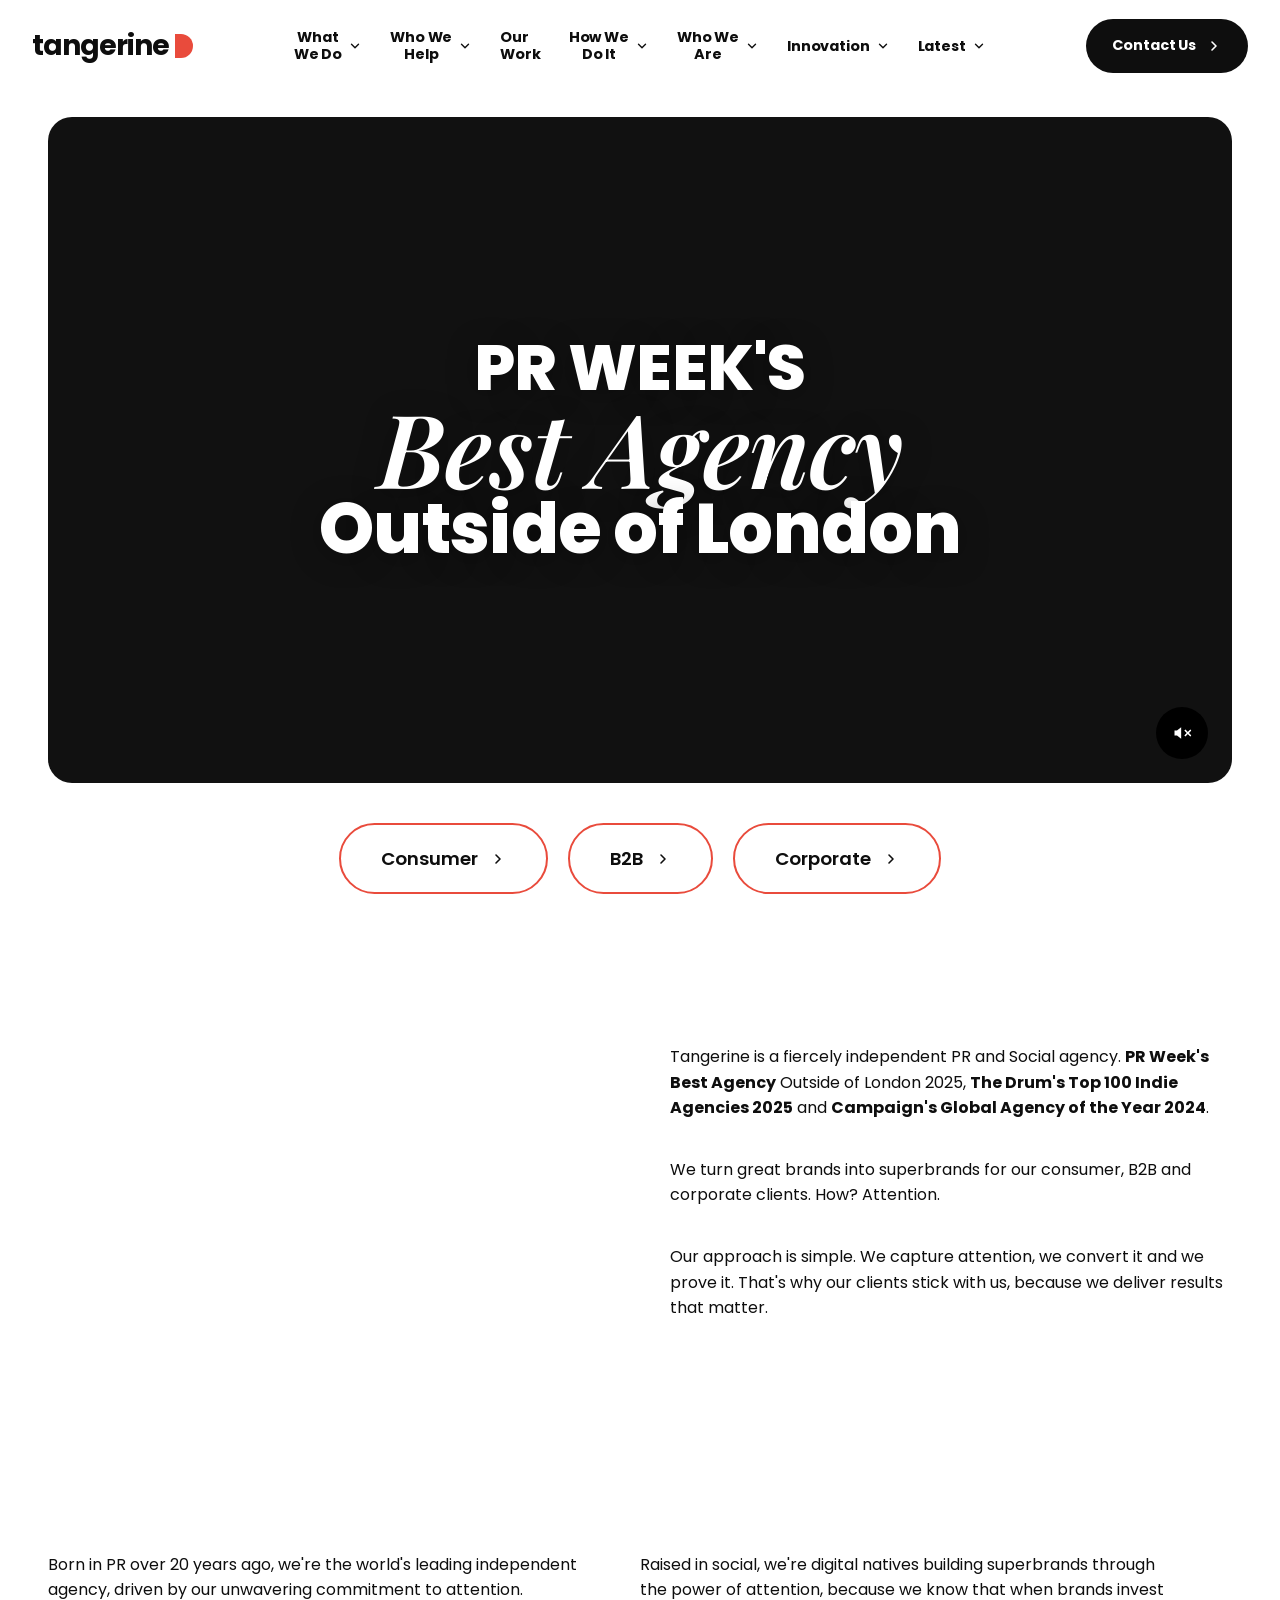
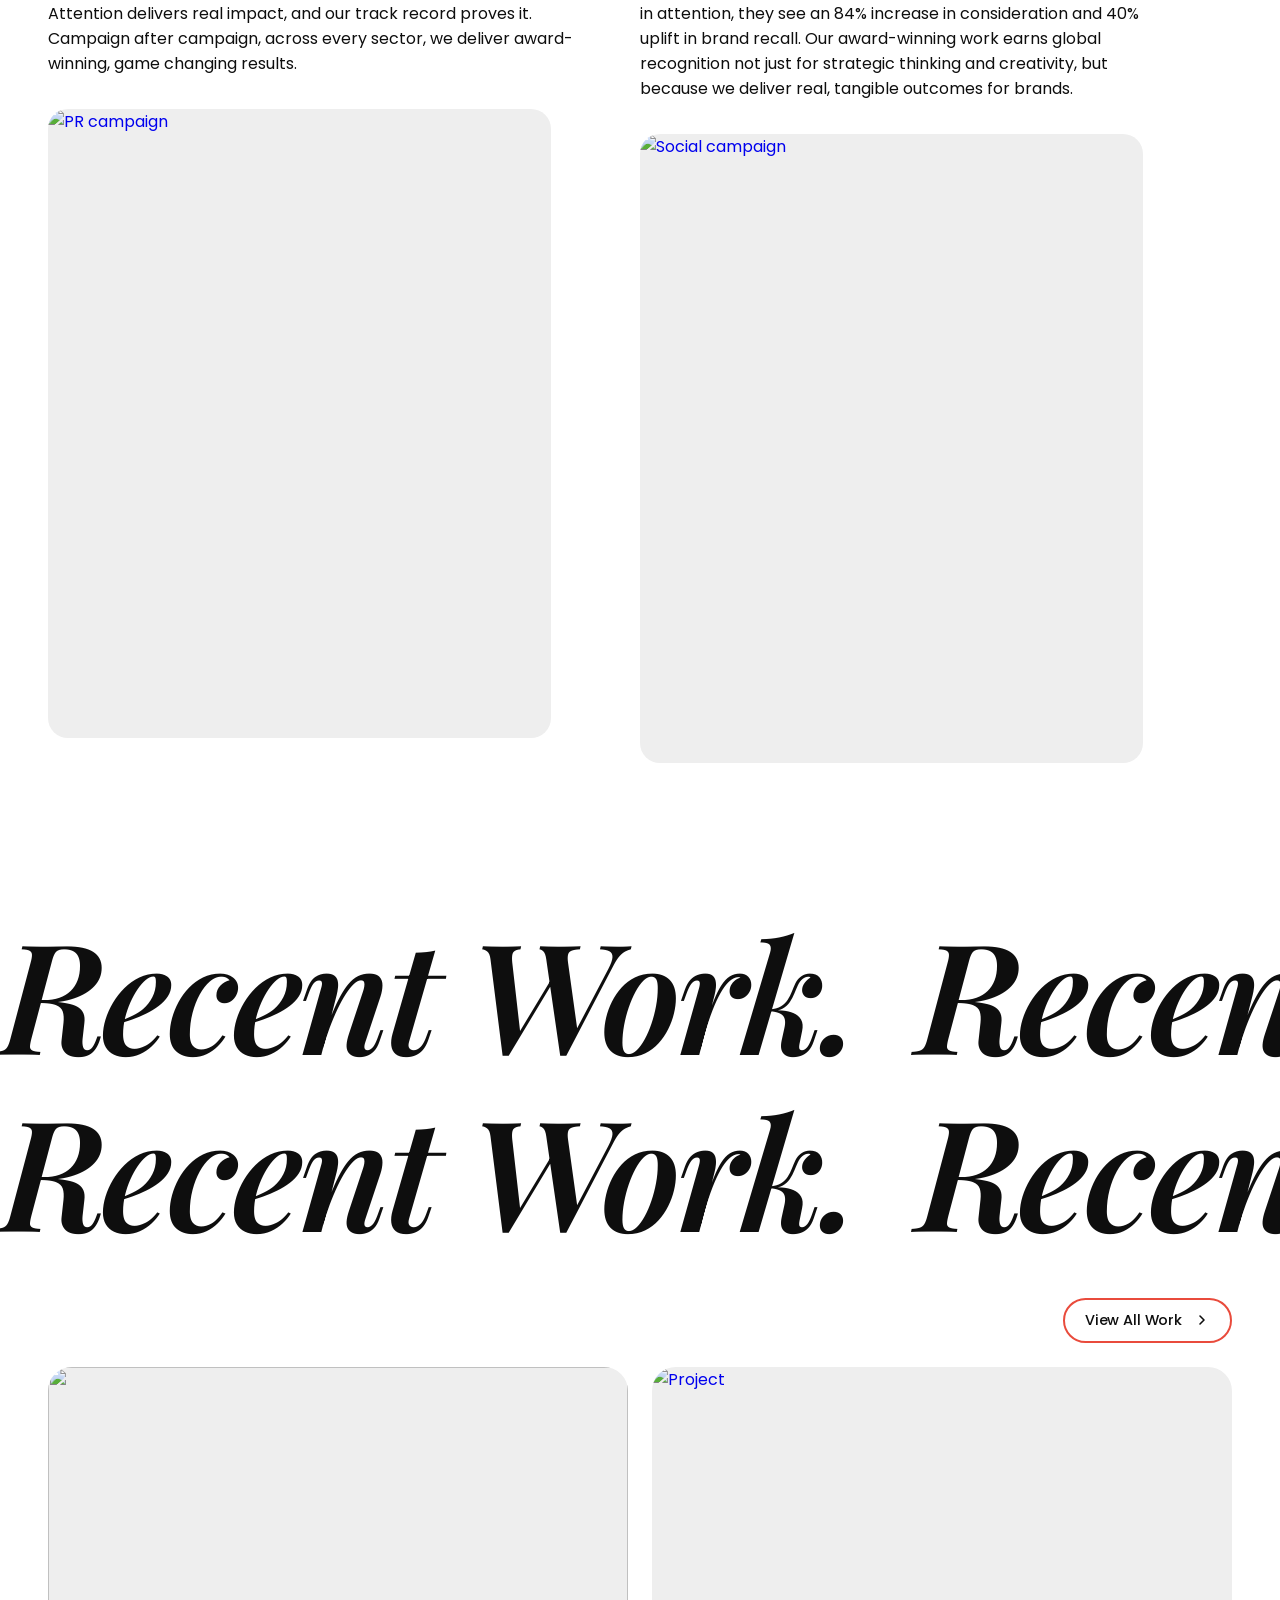
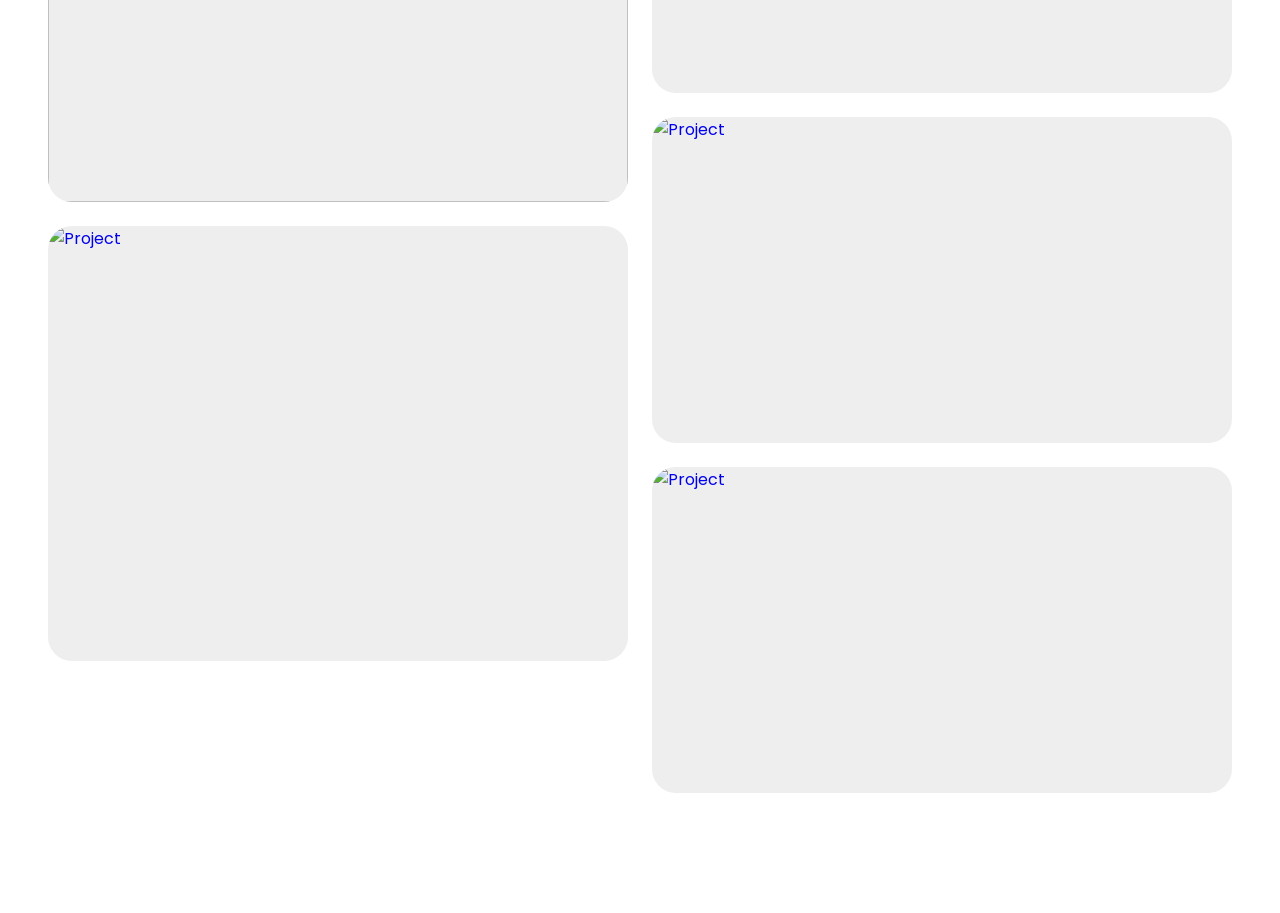
==== index.html @ 18ee6949 "pushed" ====
<!DOCTYPE html>
<html lang="en">
<head>
  <meta charset="UTF-8" />
  <meta name="viewport" content="width=device-width, initial-scale=1.0" />
  <title>Tangerine — Clone</title>
  <link rel="stylesheet" href="styles.css" />
  <link rel="preconnect" href="https://fonts.googleapis.com" />
  <link rel="preconnect" href="https://fonts.gstatic.com" crossorigin />
  <link href="https://fonts.googleapis.com/css2?family=Poppins:wght@500;600;700;800&family=Playfair+Display:ital,wght@1,600;1,700&display=swap" rel="stylesheet" />
</head>
<body>

  <!-- ============ HEADER ============ -->
  <header class="site-header">
    <div class="header-inner">

      <a href="/" class="logo" aria-label="Tangerine home">
        <span class="logo-text">tangerine</span>
        <span class="logo-mark" aria-hidden="true"></span>
      </a>

      <nav class="main-nav" aria-label="Primary">
        <ul class="nav-list">

          <li class="nav-item has-dropdown">
            <button class="nav-link" type="button">
              <span>What<br />We Do</span>
              <svg class="chev" viewBox="0 0 24 24" width="14" height="14"><path d="M6 9l6 6 6-6" fill="none" stroke="currentColor" stroke-width="2.4" stroke-linecap="round" stroke-linejoin="round"/></svg>
            </button>
            <div class="mega-menu">
              <div class="mega-inner">
                <h2 class="mega-title">What We Do</h2>
                <ul class="mega-list">
                  <li><a href="#" class="mega-link"><span>PR</span></a></li>
                  <li><a href="#" class="mega-link"><span>Social Media</span></a></li>
                </ul>
              </div>
            </div>
          </li>

          <li class="nav-item has-dropdown">
            <button class="nav-link" type="button">
              <span>Who We<br />Help</span>
              <svg class="chev" viewBox="0 0 24 24" width="14" height="14"><path d="M6 9l6 6 6-6" fill="none" stroke="currentColor" stroke-width="2.4" stroke-linecap="round" stroke-linejoin="round"/></svg>
            </button>
            <div class="mega-menu">
              <div class="mega-inner">
                <h2 class="mega-title">Who We Help</h2>
                <ul class="mega-list">
                  <li><a href="#" class="mega-link"><span>Consumer Brands</span></a></li>
                  <li><a href="#" class="mega-link"><span>B2B</span></a></li>
                  <li><a href="#" class="mega-link"><span>Corporate</span></a></li>
                </ul>
              </div>
            </div>
          </li>

          <li class="nav-item">
            <a href="#" class="nav-link"><span>Our<br />Work</span></a>
          </li>

          <li class="nav-item has-dropdown">
            <button class="nav-link" type="button">
              <span>How We<br />Do It</span>
              <svg class="chev" viewBox="0 0 24 24" width="14" height="14"><path d="M6 9l6 6 6-6" fill="none" stroke="currentColor" stroke-width="2.4" stroke-linecap="round" stroke-linejoin="round"/></svg>
            </button>
            <div class="mega-menu">
              <div class="mega-inner">
                <h2 class="mega-title">How We Do It</h2>
                <ul class="mega-list">
                  <li><a href="#" class="mega-link"><span>Attention</span></a></li>
                  <li><a href="#" class="mega-link"><span>Strategy</span></a></li>
                  <li><a href="#" class="mega-link"><span>Creative</span></a></li>
                  <li><a href="#" class="mega-link"><span>Insight</span></a></li>
                </ul>
              </div>
            </div>
          </li>

          <li class="nav-item has-dropdown">
            <button class="nav-link" type="button">
              <span>Who We<br />Are</span>
              <svg class="chev" viewBox="0 0 24 24" width="14" height="14"><path d="M6 9l6 6 6-6" fill="none" stroke="currentColor" stroke-width="2.4" stroke-linecap="round" stroke-linejoin="round"/></svg>
            </button>
            <div class="mega-menu">
              <div class="mega-inner">
                <h2 class="mega-title">Who We Are</h2>
                <ul class="mega-list">
                  <li><a href="#" class="mega-link"><span>Our Story</span></a></li>
                  <li><a href="#" class="mega-link"><span>Team</span></a></li>
                  <li><a href="#" class="mega-link"><span>Culture</span></a></li>
                  <li><a href="#" class="mega-link"><span>Careers</span></a></li>
                </ul>
              </div>
            </div>
          </li>

          <li class="nav-item has-dropdown">
            <button class="nav-link" type="button">
              <span>Innovation</span>
              <svg class="chev" viewBox="0 0 24 24" width="14" height="14"><path d="M6 9l6 6 6-6" fill="none" stroke="currentColor" stroke-width="2.4" stroke-linecap="round" stroke-linejoin="round"/></svg>
            </button>
            <div class="mega-menu">
              <div class="mega-inner">
                <h2 class="mega-title">Innovation</h2>
                <ul class="mega-list">
                  <li><a href="#" class="mega-link"><span>Attention Labs</span></a></li>
                  <li><a href="#" class="mega-link"><span>Research</span></a></li>
                  <li><a href="#" class="mega-link"><span>AI &amp; Tech</span></a></li>
                </ul>
              </div>
            </div>
          </li>

          <li class="nav-item has-dropdown">
            <button class="nav-link" type="button">
              <span>Latest</span>
              <svg class="chev" viewBox="0 0 24 24" width="14" height="14"><path d="M6 9l6 6 6-6" fill="none" stroke="currentColor" stroke-width="2.4" stroke-linecap="round" stroke-linejoin="round"/></svg>
            </button>
            <div class="mega-menu">
              <div class="mega-inner">
                <h2 class="mega-title">Latest</h2>
                <ul class="mega-list">
                  <li><a href="#" class="mega-link"><span>News</span></a></li>
                  <li><a href="#" class="mega-link"><span>Insights</span></a></li>
                  <li><a href="#" class="mega-link"><span>Awards</span></a></li>
                </ul>
              </div>
            </div>
          </li>

        </ul>
      </nav>

      <a href="#" class="cta-button">
        <span class="cta-text">
          <span class="cta-text-inner">Contact Us</span>
          <span class="cta-text-inner cta-text-alt" aria-hidden="true">Contact Us</span>
        </span>
        <svg class="cta-arrow" viewBox="0 0 24 24" width="16" height="16"><path d="M9 6l6 6-6 6" fill="none" stroke="currentColor" stroke-width="2.4" stroke-linecap="round" stroke-linejoin="round"/></svg>
      </a>

    </div>
  </header>

  <!-- ============ MAIN ============ -->
  <main>

    <!-- HERO -->
    <section class="hero">
      <div class="hero-video">
        <video class="hero-clip active" data-category="consumer" autoplay muted playsinline>
          <source src="https://commondatastorage.googleapis.com/gtv-videos-bucket/sample/ForBiggerBlazes.mp4" type="video/mp4" />
        </video>
        <video class="hero-clip" data-category="b2b" muted playsinline>
          <source src="https://commondatastorage.googleapis.com/gtv-videos-bucket/sample/ForBiggerEscapes.mp4" type="video/mp4" />
        </video>
        <video class="hero-clip" data-category="corporate" muted playsinline>
          <source src="https://commondatastorage.googleapis.com/gtv-videos-bucket/sample/ForBiggerJoyrides.mp4" type="video/mp4" />
        </video>

        <div class="hero-copy">
          <h1 class="hero-title">
            <span class="hero-line hero-line-1" id="heroLine1">PR Week's</span>
            <span class="hero-line hero-line-2" id="heroLine2">Best Agency</span>
            <span class="hero-line hero-line-3" id="heroLine3">Outside of London</span>
          </h1>
        </div>

        <div class="hero-awards" aria-hidden="true">
          <img src="https://www.tangerinecomms.com/wp-content/uploads/2025/03/Cannes-Lions-2025.png" alt="" class="hero-award" />
          <img src="https://www.tangerinecomms.com/wp-content/uploads/2025/03/The-WARC-Awards-2025.png" alt="" class="hero-award" />
          <img src="https://www.tangerinecomms.com/wp-content/uploads/2025/03/Grand-Prix-Winner.png" alt="" class="hero-award" />
          <img src="https://www.tangerinecomms.com/wp-content/uploads/2025/03/Marketing-Week-Awards-2025.png" alt="" class="hero-award" />
        </div>

        <button class="mute-toggle" type="button" aria-label="Toggle sound">
          <svg viewBox="0 0 24 24" width="20" height="20">
            <path d="M11 5 6 9H3v6h3l5 4V5z" fill="currentColor"/>
            <line x1="16" y1="9" x2="22" y2="15" stroke="currentColor" stroke-width="2" stroke-linecap="round"/>
            <line x1="22" y1="9" x2="16" y2="15" stroke="currentColor" stroke-width="2" stroke-linecap="round"/>
          </svg>
        </button>
      </div>

      <div class="hero-pills">
        <button class="hero-pill" data-target="consumer">
          <span>Consumer</span>
          <svg viewBox="0 0 24 24" width="16" height="16"><path d="M9 6l6 6-6 6" fill="none" stroke="currentColor" stroke-width="2.4" stroke-linecap="round" stroke-linejoin="round"/></svg>
        </button>
        <button class="hero-pill" data-target="b2b">
          <span>B2B</span>
          <svg viewBox="0 0 24 24" width="16" height="16"><path d="M9 6l6 6-6 6" fill="none" stroke="currentColor" stroke-width="2.4" stroke-linecap="round" stroke-linejoin="round"/></svg>
        </button>
        <button class="hero-pill" data-target="corporate">
          <span>Corporate</span>
          <svg viewBox="0 0 24 24" width="16" height="16"><path d="M9 6l6 6-6 6" fill="none" stroke="currentColor" stroke-width="2.4" stroke-linecap="round" stroke-linejoin="round"/></svg>
        </button>
      </div>
    </section>

    <!-- INTRO -->
    <section class="intro">
      <div class="intro-inner">

        <h2 class="intro-heading">
          <span class="intro-line">
            <span class="intro-line-inner">We build Superbrands</span>
          </span>
          <span class="intro-line">
            <span class="intro-line-inner">by making Attention pay</span>
          </span>
        </h2>

        <div class="intro-body">
          <p class="intro-copy intro-copy-1">
            Tangerine is a fiercely independent PR and Social agency.
            <strong>PR Week's Best Agency</strong> Outside of London 2025,
            <strong>The Drum's Top 100 Indie Agencies 2025</strong> and
            <strong>Campaign's Global Agency of the Year 2024</strong>.
          </p>

          <p class="intro-copy intro-copy-2">
            We turn great brands into superbrands for our consumer, B2B and
            corporate clients. How? Attention.
          </p>

          <p class="intro-copy intro-copy-3">
            Our approach is simple. We capture attention, we convert it and
            we prove it. That's why our clients stick with us, because we
            deliver results that matter.
          </p>
        </div>

      </div>
    </section>

    <!-- PR / SOCIAL SPLIT -->
    <section class="services">
      <div class="services-inner">

        <article class="service">
          <h2 class="service-title">
            <span class="service-title-inner">PR</span>
          </h2>

          <p class="service-copy">
            Born in PR over 20 years ago, we're the world's leading independent
            agency, driven by our unwavering commitment to attention. Attention
            delivers real impact, and our track record proves it. Campaign after
            campaign, across every sector, we deliver award-winning, game
            changing results.
          </p>

          <a href="#" class="service-image">
            <img src="https://www.tangerinecomms.com/wp-content/uploads/2024/09/Artboard-1-1000x0-c-default.jpg" alt="PR campaign" />
            <div class="service-overlay">
              <div class="service-marquee">
                <span class="marquee-text">Discover PR</span>
                <span class="marquee-mark" aria-hidden="true"></span>
                <span class="marquee-text">Discover PR</span>
                <span class="marquee-mark" aria-hidden="true"></span>
                <span class="marquee-text">Discover PR</span>
                <span class="marquee-mark" aria-hidden="true"></span>
                <span class="marquee-text">Discover PR</span>
                <span class="marquee-mark" aria-hidden="true"></span>
              </div>
            </div>
          </a>
        </article>

        <article class="service">
          <h2 class="service-title">
            <span class="service-title-inner">Social</span>
          </h2>

          <p class="service-copy">
            Raised in social, we're digital natives building superbrands through
            the power of attention, because we know that when brands invest in
            attention, they see an 84% increase in consideration and 40% uplift
            in brand recall. Our award-winning work earns global recognition not
            just for strategic thinking and creativity, but because we deliver
            real, tangible outcomes for brands.
          </p>

          <a href="#" class="service-image">
            <img src="https://www.tangerinecomms.com/wp-content/uploads/2024/09/Roblox-1-1000x0-c-default.jpg" alt="Social campaign" />
            <div class="service-overlay">
              <div class="service-marquee">
                <span class="marquee-text">Discover Social</span>
                <span class="marquee-mark" aria-hidden="true"></span>
                <span class="marquee-text">Discover Social</span>
                <span class="marquee-mark" aria-hidden="true"></span>
                <span class="marquee-text">Discover Social</span>
                <span class="marquee-mark" aria-hidden="true"></span>
                <span class="marquee-text">Discover Social</span>
                <span class="marquee-mark" aria-hidden="true"></span>
              </div>
            </div>
          </a>
        </article>

      </div>
    </section>

    <!-- RECENT WORK MARQUEES -->
    <section class="recent-work">
      <div class="recent-marquee">
        <div class="recent-track recent-track-left">
          <span>Recent Work.</span>
          <span>Recent Work.</span>
          <span>Recent Work.</span>
          <span>Recent Work.</span>
          <span>Recent Work.</span>
          <span>Recent Work.</span>
        </div>
      </div>
      <div class="recent-marquee">
        <div class="recent-track recent-track-right">
          <span>Recent Work.</span>
          <span>Recent Work.</span>
          <span>Recent Work.</span>
          <span>Recent Work.</span>
          <span>Recent Work.</span>
          <span>Recent Work.</span>
        </div>
      </div>
    </section>

    <!-- RECENT WORK GRID -->
    <section class="work-grid">

      <div class="recent-cta">
        <a href="#" class="recent-button">
          <span>View All Work</span>
          <svg viewBox="0 0 24 24" width="16" height="16"><path d="M9 6l6 6-6 6" fill="none" stroke="currentColor" stroke-width="2.4" stroke-linecap="round" stroke-linejoin="round"/></svg>
        </a>
      </div>

      <div class="work-grid-inner">

        <!-- LEFT COLUMN — tall cards -->
        <div class="work-col work-col-left">

          <a href="#" class="work-card work-card-tall">
            <img src="https://www.tangerinecomms.com/wp-content/uploads/2026/03/Artboard-18-1000x0-c-default.jpg" />
            <div class="work-overlay">
              <div class="work-marquee">
                <span class="marquee-text">View Project</span>
                <span class="marquee-mark" aria-hidden="true"></span>
                <span class="marquee-text">View Project</span>
                <span class="marquee-mark" aria-hidden="true"></span>
                <span class="marquee-text">View Project</span>
                <span class="marquee-mark" aria-hidden="true"></span>
              </div>
            </div>
            <span class="work-badge">Specsavers</span>
          </a>

          <a href="#" class="work-card work-card-tall">
            <img src="https://www.tangerinecomms.com/wp-content/uploads/2025/08/10146_TNG_Specs_Sabrina_Euros_6-1000x0-c-default.jpg" alt="Project" />
            <div class="work-overlay">
              <div class="work-marquee">
                <span class="marquee-text">View Project</span>
                <span class="marquee-mark" aria-hidden="true"></span>
                <span class="marquee-text">View Project</span>
                <span class="marquee-mark" aria-hidden="true"></span>
                <span class="marquee-text">View Project</span>
                <span class="marquee-mark" aria-hidden="true"></span>
              </div>
            </div>
            <span class="work-badge">Primark</span>
          </a>

        </div>

        <!-- RIGHT COLUMN — short cards -->
        <div class="work-col work-col-right">

          <a href="#" class="work-card work-card-short">
            <img src="https://www.tangerinecomms.com/wp-content/uploads/2024/09/Artboard-1-1000x0-c-default.jpg" alt="Project" />
            <div class="work-overlay">
              <div class="work-marquee">
                <span class="marquee-text">View Project</span>
                <span class="marquee-mark" aria-hidden="true"></span>
                <span class="marquee-text">View Project</span>
                <span class="marquee-mark" aria-hidden="true"></span>
                <span class="marquee-text">View Project</span>
                <span class="marquee-mark" aria-hidden="true"></span>
              </div>
            </div>
            <span class="work-badge">TENA Men</span>
          </a>

          <a href="#" class="work-card work-card-short">
            <img src="https://www.tangerinecomms.com/wp-content/uploads/2024/09/Roblox-1-1000x0-c-default.jpg" alt="Project" />
            <div class="work-overlay">
              <div class="work-marquee">
                <span class="marquee-text">View Project</span>
                <span class="marquee-mark" aria-hidden="true"></span>
                <span class="marquee-text">View Project</span>
                <span class="marquee-mark" aria-hidden="true"></span>
                <span class="marquee-text">View Project</span>
                <span class="marquee-mark" aria-hidden="true"></span>
              </div>
            </div>
            <span class="work-badge">Rainbow</span>
          </a>

          <a href="#" class="work-card work-card-short">
            <img src="https://www.tangerinecomms.com/wp-content/uploads/2024/09/Artboard-1-1000x0-c-default.jpg" alt="Project" />
            <div class="work-overlay">
              <div class="work-marquee">
                <span class="marquee-text">View Project</span>
                <span class="marquee-mark" aria-hidden="true"></span>
                <span class="marquee-text">View Project</span>
                <span class="marquee-mark" aria-hidden="true"></span>
                <span class="marquee-text">View Project</span>
                <span class="marquee-mark" aria-hidden="true"></span>
              </div>
            </div>
            <span class="work-badge">Specsavers</span>
          </a>

        </div>

      </div>
    </section>

  </main>

  <!-- ============ SCRIPTS ============ -->
  <script>
    const header = document.querySelector('.site-header');
    window.addEventListener('scroll', () => {
      header.classList.toggle('scrolled', window.scrollY > 8);
    });

    (function () {
      const clips = document.querySelectorAll('.hero-clip');
      const pills = document.querySelectorAll('.hero-pill');
      const muteBtn = document.querySelector('.mute-toggle');

      const overlays = {
        consumer:  { line1: "PR Week's",  line2: "Best Agency",   line3: "Outside of London" },
        b2b:       { line1: "The Drum's", line2: "Top 100 Indie", line3: "Agencies 2025" },
        corporate: { line1: "Campaign's", line2: "Global Agency", line3: "of the Year 2024" }
      };

      let currentIndex = 0;
      let muted = true;

      function goTo(index) {
        if (index === currentIndex) return;
        clips[currentIndex].classList.remove('active');
        clips[currentIndex].pause();
        clips[currentIndex].currentTime = 0;

        currentIndex = index;
        const clip = clips[currentIndex];
        clip.classList.add('active');
        clip.muted = muted;
        clip.play().catch(() => {});

        const cat = clip.dataset.category;
        const text = overlays[cat];
        if (text) {
          document.getElementById('heroLine1').textContent = text.line1;
          document.getElementById('heroLine2').textContent = text.line2;
          document.getElementById('heroLine3').textContent = text.line3;
        }
      }

      clips.forEach((clip, i) => {
        clip.addEventListener('ended', () => goTo((i + 1) % clips.length));
      });

      pills.forEach(pill => {
        pill.addEventListener('click', () => {
          const idx = Array.from(clips).findIndex(c => c.dataset.category === pill.dataset.target);
          if (idx !== -1) goTo(idx);
        });
      });

      muteBtn.addEventListener('click', () => {
        muted = !muted;
        clips.forEach(c => (c.muted = muted));
      });

      clips[0].muted = true;
      clips[0].play().catch(() => {});
    })();

    const intro = document.querySelector('.intro');
    if (intro) {
      const introObserver = new IntersectionObserver((entries) => {
        entries.forEach(entry => {
          entry.target.classList.toggle('in-view', entry.isIntersecting);
        });
      }, { threshold: 0, rootMargin: "-30% 0px -30% 0px" });
      introObserver.observe(intro);
    }

    const services = document.querySelector('.services');
    if (services) {
      const servicesObserver = new IntersectionObserver((entries) => {
        entries.forEach(entry => {
          entry.target.classList.toggle('in-view', entry.isIntersecting);
        });
      }, { threshold: 0, rootMargin: "-30% 0px -30% 0px" });
      servicesObserver.observe(services);
    }
  </script>

</body>
</html>
---- styles.css ----
/* ============================
   1. RESET
   ============================ */
* { margin: 0; padding: 0; box-sizing: border-box; }

/* ============================
   2. VARIABLES
   ============================ */
:root {
  --bg: #ffffff;
  --ink: #0e0e0e;
  --accent: #e94b3c;
  --panel-bg: #ffffff;
  --divider: #1a1a1a;
  --header-h: 100px;
  --header-pad: 48px;
}

/* ============================
   3. BODY
   ============================ */
body {
  font-family: 'Poppins', 'Helvetica Neue', Arial, sans-serif;
  background: var(--bg);
  color: var(--ink);
  -webkit-font-smoothing: antialiased;
  -moz-osx-font-smoothing: grayscale;
}

/* ============================
   4. HEADER SHELL
   ============================ */
.site-header {
  position: sticky;
  top: 0;
  z-index: 100;
  background: var(--bg);
  border-bottom: 1px solid transparent;
  transition: border-color 0.3s ease, box-shadow 0.3s ease;
}

.site-header.scrolled {
  border-bottom-color: #ececec;
  box-shadow: 0 6px 24px rgba(0, 0, 0, 0.04);
}

.header-inner {
  max-width: 1500px;
  margin: 0 auto;
  height: var(--header-h);
  padding: 0 var(--header-pad);
  display: flex;
  align-items: center;
  justify-content: space-between;
  gap: 32px;
}

/* ============================
   5. LOGO
   ============================ */
.logo {
  display: inline-flex;
  align-items: center;
  gap: 6px;
  text-decoration: none;
  color: var(--ink);
  flex-shrink: 0;
}

.logo-text {
  font-size: 2rem;
  font-weight: 700;
  letter-spacing: -0.035em;
  line-height: 1;
}

.logo-mark {
  width: 22px;
  height: 30px;
  background: var(--accent);
  border-radius: 0 100px 100px 0;
  display: inline-block;
  transition: transform 0.35s cubic-bezier(0.65, 0, 0.35, 1);
}

.logo:hover .logo-mark { transform: translateX(4px); }

/* ============================
   6. NAV
   ============================ */
.main-nav {
  flex: 1;
  display: flex;
  justify-content: center;
  align-items: stretch;
  height: 100%;
}

.nav-list {
  display: flex;
  align-items: stretch;
  gap: 42px;
  list-style: none;
  height: 100%;
}

.nav-item {
  display: flex;
  align-items: center;
  position: static;
}

.nav-link {
  background: none;
  border: 0;
  font: inherit;
  color: var(--ink);
  cursor: pointer;
  display: inline-flex;
  align-items: center;
  gap: 6px;
  padding: 6px 0;
  text-decoration: none;
  font-size: 1rem;
  font-weight: 700;
  line-height: 1.15;
  letter-spacing: -0.01em;
  transition: color 0.25s ease;
}

.nav-link > span { white-space: nowrap; }

.nav-item:hover > .nav-link,
.nav-link:hover { color: #9a9a9a; }

.chev {
  color: var(--ink);
  flex-shrink: 0;
  transition: transform 0.3s cubic-bezier(0.65, 0, 0.35, 1);
}

.nav-item.has-dropdown:hover > .nav-link .chev { transform: rotate(180deg); }

/* ============================
   7. MEGA MENU
   ============================ */
.mega-menu {
  position: absolute;
  top: 100%;
  left: 0;
  right: 0;
  padding: 8px 24px 24px;
  z-index: 90;
  visibility: hidden;
  opacity: 0;
  transform: translateY(-10px);
  pointer-events: none;
  transition:
    opacity 0.25s ease,
    transform 0.35s cubic-bezier(0.65, 0, 0.35, 1),
    visibility 0s linear 0.25s;
}

.nav-item.has-dropdown:hover .mega-menu {
  visibility: visible;
  opacity: 1;
  transform: translateY(0);
  pointer-events: auto;
  transition:
    opacity 0.25s ease,
    transform 0.35s cubic-bezier(0.65, 0, 0.35, 1),
    visibility 0s;
}

.mega-inner {
  background: var(--panel-bg);
  border-radius: 24px;
  box-shadow: 0 20px 60px rgba(0, 0, 0, 0.08), 0 4px 12px rgba(0, 0, 0, 0.04);
  padding: 60px 64px;
  max-width: 1500px;
  margin: 0 auto;
  display: grid;
  grid-template-columns: 1fr 1fr;
  gap: 64px;
  align-items: start;
}

.mega-title {
  font-size: clamp(2.75rem, 5vw, 4.5rem);
  font-weight: 800;
  letter-spacing: -0.035em;
  line-height: 1;
  color: var(--ink);
}

.mega-list {
  list-style: none;
  display: flex;
  flex-direction: column;
}

.mega-list li { border-bottom: 1.5px solid var(--divider); }

.mega-link {
  display: block;
  padding: 22px 4px;
  font-size: clamp(1.5rem, 2.4vw, 2rem);
  font-weight: 600;
  letter-spacing: -0.02em;
  text-decoration: none;
  color: #c4c4c4;
  transition: color 0.25s ease;
}

.mega-link:hover { color: var(--ink); }

/* ============================
   8. CTA BUTTON
   ============================ */
.cta-button {
  position: relative;
  display: inline-flex;
  align-items: center;
  justify-content: center;
  gap: 10px;
  padding: 22px 34px;
  background: var(--ink);
  color: #fff;
  text-decoration: none;
  border-radius: 999px;
  font-size: 1rem;
  font-weight: 700;
  letter-spacing: -0.01em;
  white-space: nowrap;
  overflow: hidden;
  transition: transform 0.3s ease;
  flex-shrink: 0;
}

.cta-button:active { transform: scale(0.97); }

.cta-text {
  position: relative;
  z-index: 1;
  display: inline-block;
  height: 1.2em;
  overflow: hidden;
  line-height: 1.2em;
  vertical-align: middle;
}

.cta-text-inner {
  display: block;
  height: 1.2em;
  line-height: 1.2em;
  transition: transform 0.5s cubic-bezier(0.65, 0, 0.35, 1);
}

.cta-text-alt {
  font-family: 'Playfair Display', Georgia, 'Times New Roman', serif;
  font-style: italic;
  font-weight: 600;
  letter-spacing: 0;
}

.cta-button:hover .cta-text-inner { transform: translateY(-100%); }

.cta-arrow {
  position: relative;
  z-index: 1;
  transition: transform 0.35s cubic-bezier(0.65, 0, 0.35, 1);
}

.cta-button:hover .cta-arrow { transform: translateX(4px); }

/* ============================
   9. HERO — VIDEO ROTATOR
   ============================ */
.hero {
  padding: 24px 48px 40px;
  max-width: 1500px;
  margin: 0 auto;
}

.hero-video {
  position: relative;
  width: 100%;
  aspect-ratio: 16 / 9;
  border-radius: 24px;
  overflow: hidden;
  background: #111;
}

.hero-clip {
  position: absolute;
  inset: 0;
  width: 100%;
  height: 100%;
  object-fit: cover;
  opacity: 0;
  transition: opacity 0.8s ease;
  pointer-events: none;
}

.hero-clip.active {
  opacity: 1;
  pointer-events: auto;
}

.hero-copy {
  position: absolute;
  inset: 0;
  display: flex;
  align-items: center;
  justify-content: center;
  text-align: center;
  pointer-events: none;
  z-index: 2;
}

.hero-title {
  display: flex;
  flex-direction: column;
  color: #fff;
  text-shadow: 0 4px 30px rgba(0, 0, 0, 0.35);
  line-height: 0.95;
  letter-spacing: -0.03em;
}

.hero-line { display: block; font-weight: 800; }

.hero-line-1 {
  font-size: clamp(2rem, 5vw, 4rem);
  text-transform: uppercase;
}

.hero-line-2 {
  font-family: 'Playfair Display', Georgia, serif;
  font-style: italic;
  font-weight: 600;
  font-size: clamp(3rem, 8vw, 7rem);
  letter-spacing: -0.01em;
}

.hero-line-3 { font-size: clamp(2rem, 5.5vw, 4.5rem); }

.hero-awards {
  position: absolute;
  top: 8%;
  left: 0;
  right: 0;
  display: flex;
  justify-content: center;
  gap: 48px;
  z-index: 3;
  pointer-events: none;
  padding: 0 48px;
  flex-wrap: wrap;
}

.hero-award {
  width: 110px;
  height: auto;
  opacity: 0.85;
  filter: drop-shadow(0 4px 12px rgba(0, 0, 0, 0.35));
  animation: awardFloat 6s ease-in-out infinite;
}

.hero-award:nth-child(1) { animation-delay: 0s; }
.hero-award:nth-child(2) { animation-delay: 1.5s; }
.hero-award:nth-child(3) { animation-delay: 3s; }
.hero-award:nth-child(4) { animation-delay: 4.5s; }

@keyframes awardFloat {
  0%, 100% { transform: translateY(0); }
  50%      { transform: translateY(-6px); }
}

.mute-toggle {
  position: absolute;
  bottom: 24px;
  right: 24px;
  width: 52px;
  height: 52px;
  border-radius: 50%;
  background: #000;
  color: #fff;
  border: 0;
  cursor: pointer;
  display: flex;
  align-items: center;
  justify-content: center;
  z-index: 3;
  transition: transform 0.25s ease, background 0.25s ease;
}

.mute-toggle:hover { transform: scale(1.08); background: #222; }

.hero-pills {
  display: flex;
  justify-content: center;
  gap: 20px;
  margin-top: 40px;
  flex-wrap: wrap;
}

.hero-pill {
  display: inline-flex;
  align-items: center;
  gap: 12px;
  padding: 20px 40px;
  border: 2px solid var(--accent);
  border-radius: 999px;
  color: var(--ink);
  background: transparent;
  font-family: inherit;
  font-size: 1.15rem;
  font-weight: 600;
  cursor: pointer;
  transition: transform 0.3s ease;
}

.hero-pill:hover { transform: translateY(-2px); }

.hero-pill svg {
  transition: transform 0.3s cubic-bezier(0.65, 0, 0.35, 1);
}

.hero-pill:hover svg { transform: translateX(4px); }

/* ============================
   10. INTRO
   ============================ */
.intro {
  background: #ffffff;
  color: var(--ink);
  padding: 100px 48px 120px;
  opacity: 0;
  transition: opacity 0.8s ease;
}

.intro.in-view { opacity: 1; }

.intro-inner {
  max-width: 1400px;
  margin: 0 auto;
  display: grid;
  grid-template-columns: 1fr 1fr;
  gap: 100px;
  align-items: start;
}

.intro-heading {
  font-size: clamp(1.2rem, 2.5vw, 2.25rem);
  font-weight: 800;
  letter-spacing: -0.035em;
  line-height: 1.08;
  color: var(--ink);
  display: flex;
  flex-direction: column;
}

.intro-line {
  display: block;
  overflow: hidden;
  line-height: 1.08;
}

.intro-line-inner {
  display: block;
  line-height: 1.08;
  transform: translateY(110%);
  transition: transform 1.1s cubic-bezier(0.22, 1, 0.36, 1);
}

.intro-line-alt {
  font-family: 'Playfair Display', Georgia, 'Times New Roman', serif;
  font-style: italic;
  font-weight: 600;
  letter-spacing: -0.01em;
}

.intro.in-view .intro-line-inner { transform: translateY(0); }

.intro-line:nth-child(1) .intro-line-inner { transition-delay: 0.10s; }
.intro-line:nth-child(2) .intro-line-inner { transition-delay: 0.25s; }

.intro-body {
  display: flex;
  flex-direction: column;
  gap: 36px;
  padding-top: 10px;
}

.intro-copy {
  font-size: 1rem;
  line-height: 1.6;
  color: var(--ink);
  opacity: 0;
  transform: translateY(24px);
  transition: opacity 0.9s ease, transform 0.9s cubic-bezier(0.22, 1, 0.36, 1);
}

.intro-copy-1 { transition-delay: 0.30s; }
.intro-copy-2 { transition-delay: 0.50s; }
.intro-copy-3 { transition-delay: 0.70s; }

.intro.in-view .intro-copy {
  opacity: 1;
  transform: translateY(0);
}

.intro-copy strong { font-weight: 700; }

/* ============================
   11. SERVICES — PR / Social
   ============================ */
.services {
  padding: 80px 48px 40px;
  max-width: 1500px;
  margin: 0 auto;
  margin-top: -40px;
}

.services-inner {
  display: grid;
  grid-template-columns: 1fr 1fr;
  align-items: start;
}

.service {
  display: flex;
  flex-direction: column;
}

.service-title {
  font-size: clamp(2rem, 4vw, 3rem);
  font-weight: 800;
  letter-spacing: -0.035em;
  line-height: 1;
  color: var(--ink);
  margin-bottom: 24px;
  display: block;
  overflow: hidden;
}

.service-title-inner {
  display: block;
  transform: translateY(110%);
  transition: transform 1.1s cubic-bezier(0.22, 1, 0.36, 1);
}

.services.in-view .service-title-inner { transform: translateY(0); }

.service:nth-child(1) .service-title-inner { transition-delay: 0.10s; }
.service:nth-child(2) .service-title-inner { transition-delay: 0.20s; }

.service-copy {
  font-size: 1rem;
  line-height: 1.55;
  color: var(--ink);
  margin-bottom: 32px;
  max-width: 90%;
}

.service-image {
  display: block;
  position: relative;
  aspect-ratio: 4 / 5;
  border-radius: 20px;
  overflow: hidden;
  text-decoration: none;
  background: #eee;
  max-width: 85%;
  transition: transform 0.5s cubic-bezier(0.22, 1, 0.36, 1);
}

.service-image:hover { transform: translateY(-12px); }

.service-image img {
  width: 100%;
  height: 100%;
  object-fit: cover;
  transition: transform 0.8s cubic-bezier(0.22, 1, 0.36, 1);
}

.service-image:hover img { transform: scale(1.05); }

.service-overlay {
  position: absolute;
  inset: 0;
  background: rgba(0, 0, 0, 0.45);
  opacity: 0;
  transition: opacity 0.4s ease;
  display: flex;
  align-items: center;
  overflow: hidden;
}

.service-image:hover .service-overlay { opacity: 1; }

.service-marquee {
  display: flex;
  align-items: center;
  gap: 32px;
  white-space: nowrap;
  animation: serviceScroll 14s linear infinite;
  animation-play-state: paused;
}

.service-image:hover .service-marquee { animation-play-state: running; }

.marquee-text {
  font-family: 'Playfair Display', Georgia, serif;
  font-style: italic;
  font-weight: 600;
  font-size: clamp(2.5rem, 5vw, 4rem);
  color: #fff;
  letter-spacing: -0.02em;
  line-height: 1;
}

.marquee-mark {
  display: inline-block;
  flex-shrink: 0;
  width: 0.55em;
  height: 0.85em;
  border: 2.5px solid #fff;
  border-radius: 0 999px 999px 0;
  border-left: 0;
  font-size: clamp(2.5rem, 5vw, 4rem);
  transform: translateY(-0.05em);
}

@keyframes serviceScroll {
  from { transform: translateX(0); }
  to   { transform: translateX(-50%); }
}

/* ============================
   12. RECENT WORK — Opposing Marquees
   ============================ */
.recent-work {
  padding: 100px 0 40px;
  overflow: hidden;
  background: var(--bg);
}

.recent-marquee {
  overflow: hidden;
  white-space: nowrap;
  padding: 12px 0;
}

.recent-track {
  display: inline-flex;
  align-items: baseline;
  gap: 60px;
  will-change: transform;
}

.recent-track span {
  font-family: 'Playfair Display', Georgia, serif;
  font-style: italic;
  font-weight: 600;
  font-size: clamp(4rem, 12vw, 11rem);
  color: var(--ink);
  letter-spacing: -0.03em;
  line-height: 1;
}

.recent-track-left {
  animation: recentScrollLeft 30s linear infinite;
}

.recent-track-right {
  animation: recentScrollRight 30s linear infinite;
}

@keyframes recentScrollLeft {
  from { transform: translateX(0); }
  to   { transform: translateX(-50%); }
}

@keyframes recentScrollRight {
  from { transform: translateX(-50%); }
  to   { transform: translateX(0); }
}

.recent-cta {
  display: flex;
  justify-content: flex-end;
  padding: 0 0 24px 0;
  max-width: 1500px;
  margin: 0 auto;
}

.recent-button {
  display: inline-flex;
  align-items: center;
  gap: 12px;
  padding: 10px 20px;
  border: 2px solid var(--accent);
  border-radius: 999px;
  color: var(--ink);
  background: transparent;
  font-family: inherit;
  font-size: 0.9rem;
  font-weight: 500;
  letter-spacing: -0.01em;
  text-decoration: none;
  transition: transform 0.3s ease, background 0.3s ease, color 0.3s ease;
}

.recent-button:hover {
  background: var(--accent);
  color: #fff;
  transform: translateY(-2px);
}

.recent-button svg {
  transition: transform 0.3s cubic-bezier(0.65, 0, 0.35, 1);
}

.recent-button:hover svg { transform: translateX(4px); }

/* ============================
   13. RECENT WORK GRID
   ============================ */
.work-grid {
  padding: 0 48px 120px;
  max-width: 1500px;
  margin: 0 auto;
}

.work-grid-inner {
  display: grid;
  grid-template-columns: 1fr 1fr;
  gap: 24px;
  align-items: start;
}

.work-col {
  display: flex;
  flex-direction: column;
  gap: 24px;
}

.work-card {
  position: relative;
  display: block;
  overflow: hidden;
  border-radius: 24px;
  background: #eee;
  text-decoration: none;
  transition: transform 0.5s cubic-bezier(0.22, 1, 0.36, 1);
}

.work-card-tall  { aspect-ratio: 4 / 3; }
.work-card-short { aspect-ratio: 16 / 9; }

.work-card:hover { transform: translateY(-8px); }

.work-card img {
  width: 100%;
  height: 100%;
  object-fit: cover;
  transition: transform 0.8s cubic-bezier(0.22, 1, 0.36, 1);
}

.work-card:hover img { transform: scale(1.04); }

/* ---- Overlay ---- */
.work-overlay {
  position: absolute;
  inset: 0;
  background: rgba(0, 0, 0, 0.35);
  opacity: 0;
  transition: opacity 0.4s ease;
  display: flex;
  align-items: center;
  overflow: hidden;
}

.work-card:hover .work-overlay { opacity: 1; }

/* ---- Marquee inside overlay ---- */
.work-marquee {
  display: flex;
  align-items: center;
  gap: 64px;
  white-space: nowrap;
  animation: workScroll 14s linear infinite;
  animation-play-state: paused;
}

.work-card:hover .work-marquee { animation-play-state: running; }

@keyframes workScroll {
  from { transform: translateX(0); }
  to   { transform: translateX(-50%); }
}

/* ---- Bigger marquee mark for grid (taller than text) ---- */
.work-marquee .marquee-mark {
  width: 0.55em;
  height: 1.2em;                    /* taller than the text */
  font-size: clamp(3rem, 6vw, 5rem);
  border-width: 3px;
}

.work-marquee .marquee-text {
  font-size: clamp(3rem, 6vw, 5rem);
}

/* ---- Brand badge at bottom-left ---- */
.work-badge {
  position: absolute;
  left: 16px;
  bottom: 16px;
  background: transparent;
  color: #fff;
  font-family: 'Poppins', sans-serif;
  font-size: 0.75rem;
  font-weight: 700;
  letter-spacing: -0.01em;
  padding: 5px 12px;
  border: 2px solid var(--accent);
  border-radius: 999px;
  z-index: 3;
  pointer-events: none;

  /* Hidden by default */
  opacity: 0;
  transform: translateY(4px);
  transition: opacity 0.35s ease 0.05s, transform 0.35s cubic-bezier(0.22, 1, 0.36, 1) 0.05s;
}

/* Fade in on card hover */
.work-card:hover .work-badge {
  opacity: 1;
  transform: translateY(0);
}

/* ============================
   14. RESPONSIVE
   ============================ */
@media (max-width: 1280px) {
  :root { --header-pad: 32px; --header-h: 92px; }
  .nav-list { gap: 28px; }
  .nav-link { font-size: 0.9rem; }
  .logo-text { font-size: 1.75rem; }
  .logo-mark { width: 18px; height: 24px; }
  .cta-button { padding: 18px 26px; font-size: 0.9rem; }
  .mega-inner { padding: 48px; gap: 48px; }
  .intro-inner { gap: 60px; }
}

@media (max-width: 1100px) {
  .nav-list { gap: 20px; }
  .nav-link { font-size: 0.82rem; }
}

@media (max-width: 900px) {
  :root { --header-pad: 20px; --header-h: 72px; }
  .main-nav { display: none; }
  .logo-text { font-size: 1.5rem; }
  .logo-mark { width: 15px; height: 20px; }
  .cta-button { padding: 14px 22px; font-size: 0.85rem; }

  .hero { padding: 16px 20px 40px; }
  .hero-video { border-radius: 16px; }
  .hero-awards { top: 4%; gap: 20px; padding: 0 20px; }
  .hero-award { width: 60px; }
  .mute-toggle { width: 44px; height: 44px; bottom: 16px; right: 16px; }
  .hero-pill { padding: 14px 26px; font-size: 1rem; }

  .intro { padding: 60px 20px 80px; }
  .intro-inner { grid-template-columns: 1fr; gap: 40px; }
  .intro-heading { font-size: clamp(2rem, 8vw, 2.5rem); }
  .intro-body { gap: 24px; padding-top: 0; }

  .services { padding: 60px 20px 60px; margin-top: 0; }
  .services-inner { grid-template-columns: 1fr; gap: 60px; }
  .service-copy { max-width: 100%; }
  .service-image { aspect-ratio: 1 / 1; max-width: 100%; }

  .recent-work { padding: 60px 0 20px; }
  .recent-track span { font-size: clamp(3rem, 18vw, 5rem); }
  .recent-cta { padding: 0 0 16px 0; }
  .recent-button { padding: 14px 26px; font-size: 0.9rem; }

  .work-grid { padding: 0 20px 60px; }
  .work-grid-inner { grid-template-columns: 1fr; gap: 16px; }
  .work-col { gap: 16px; }
  .work-col-right { padding-top: 0; }
}
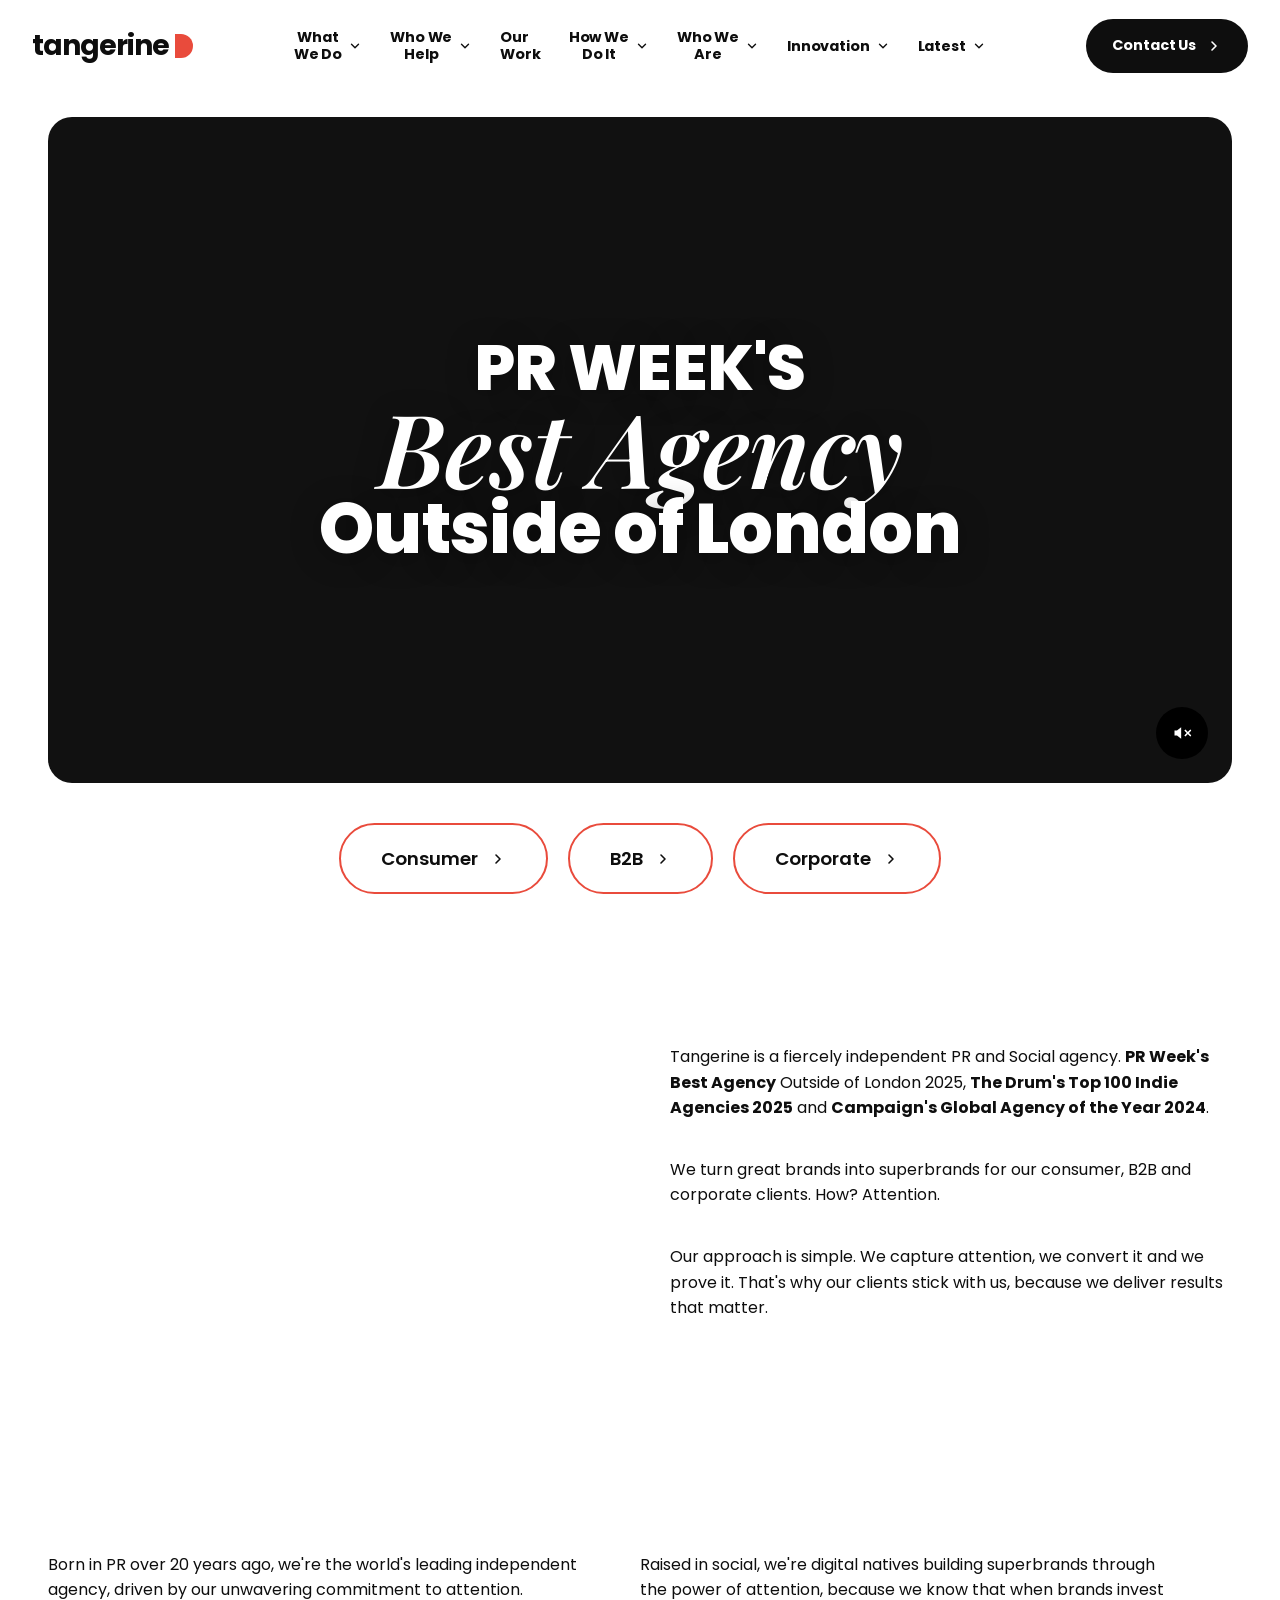
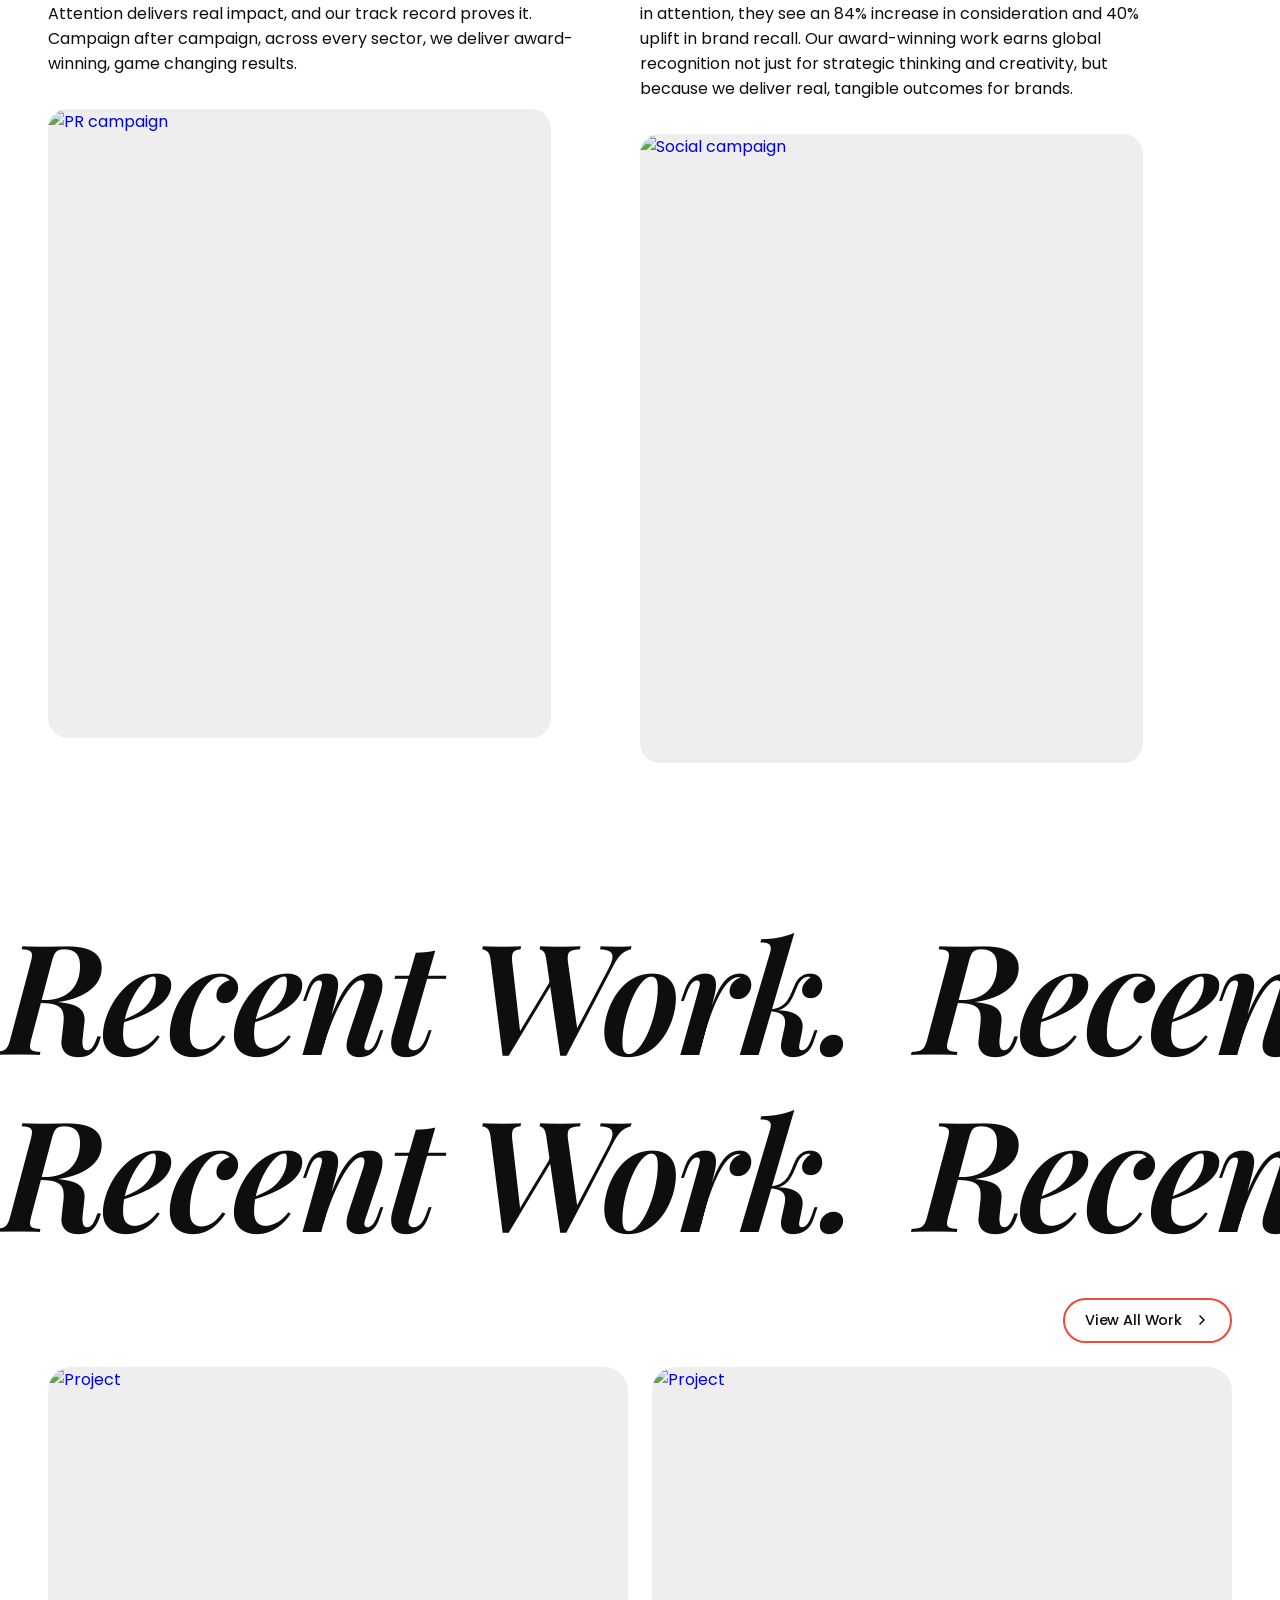
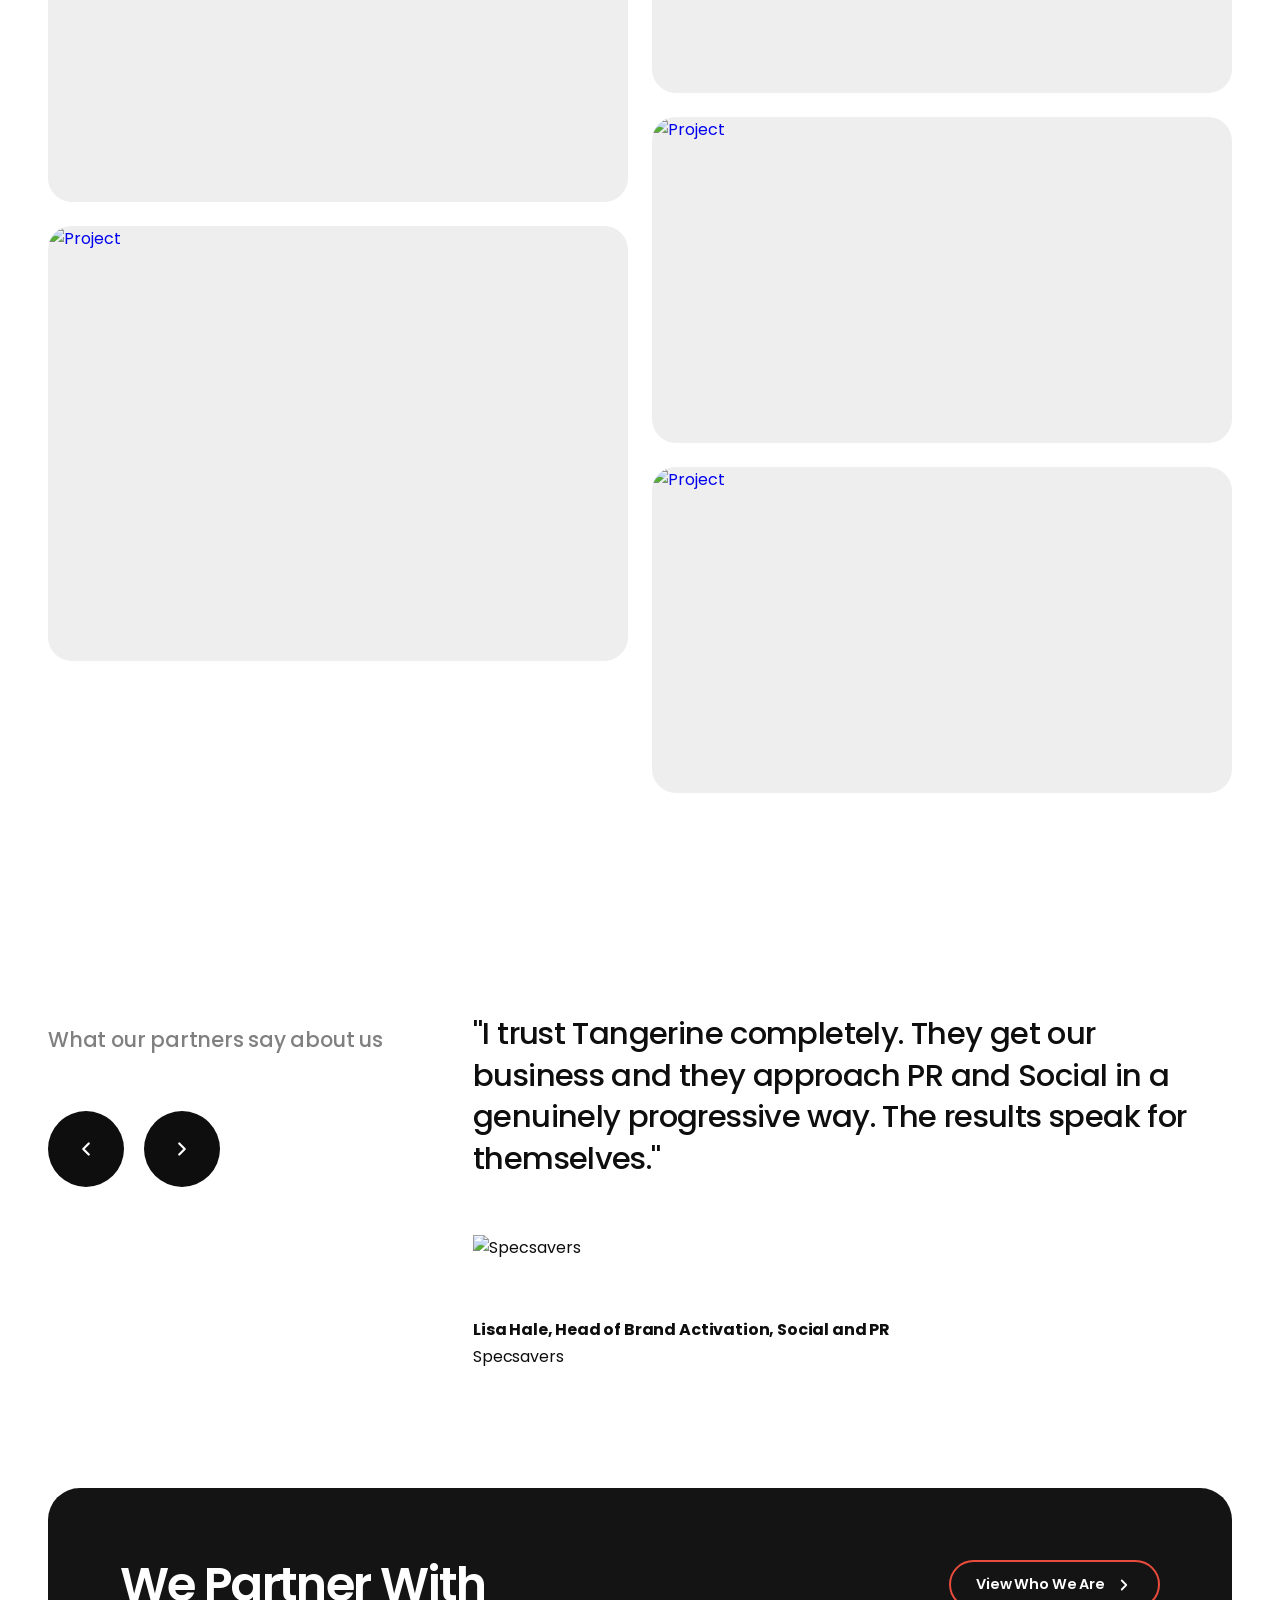
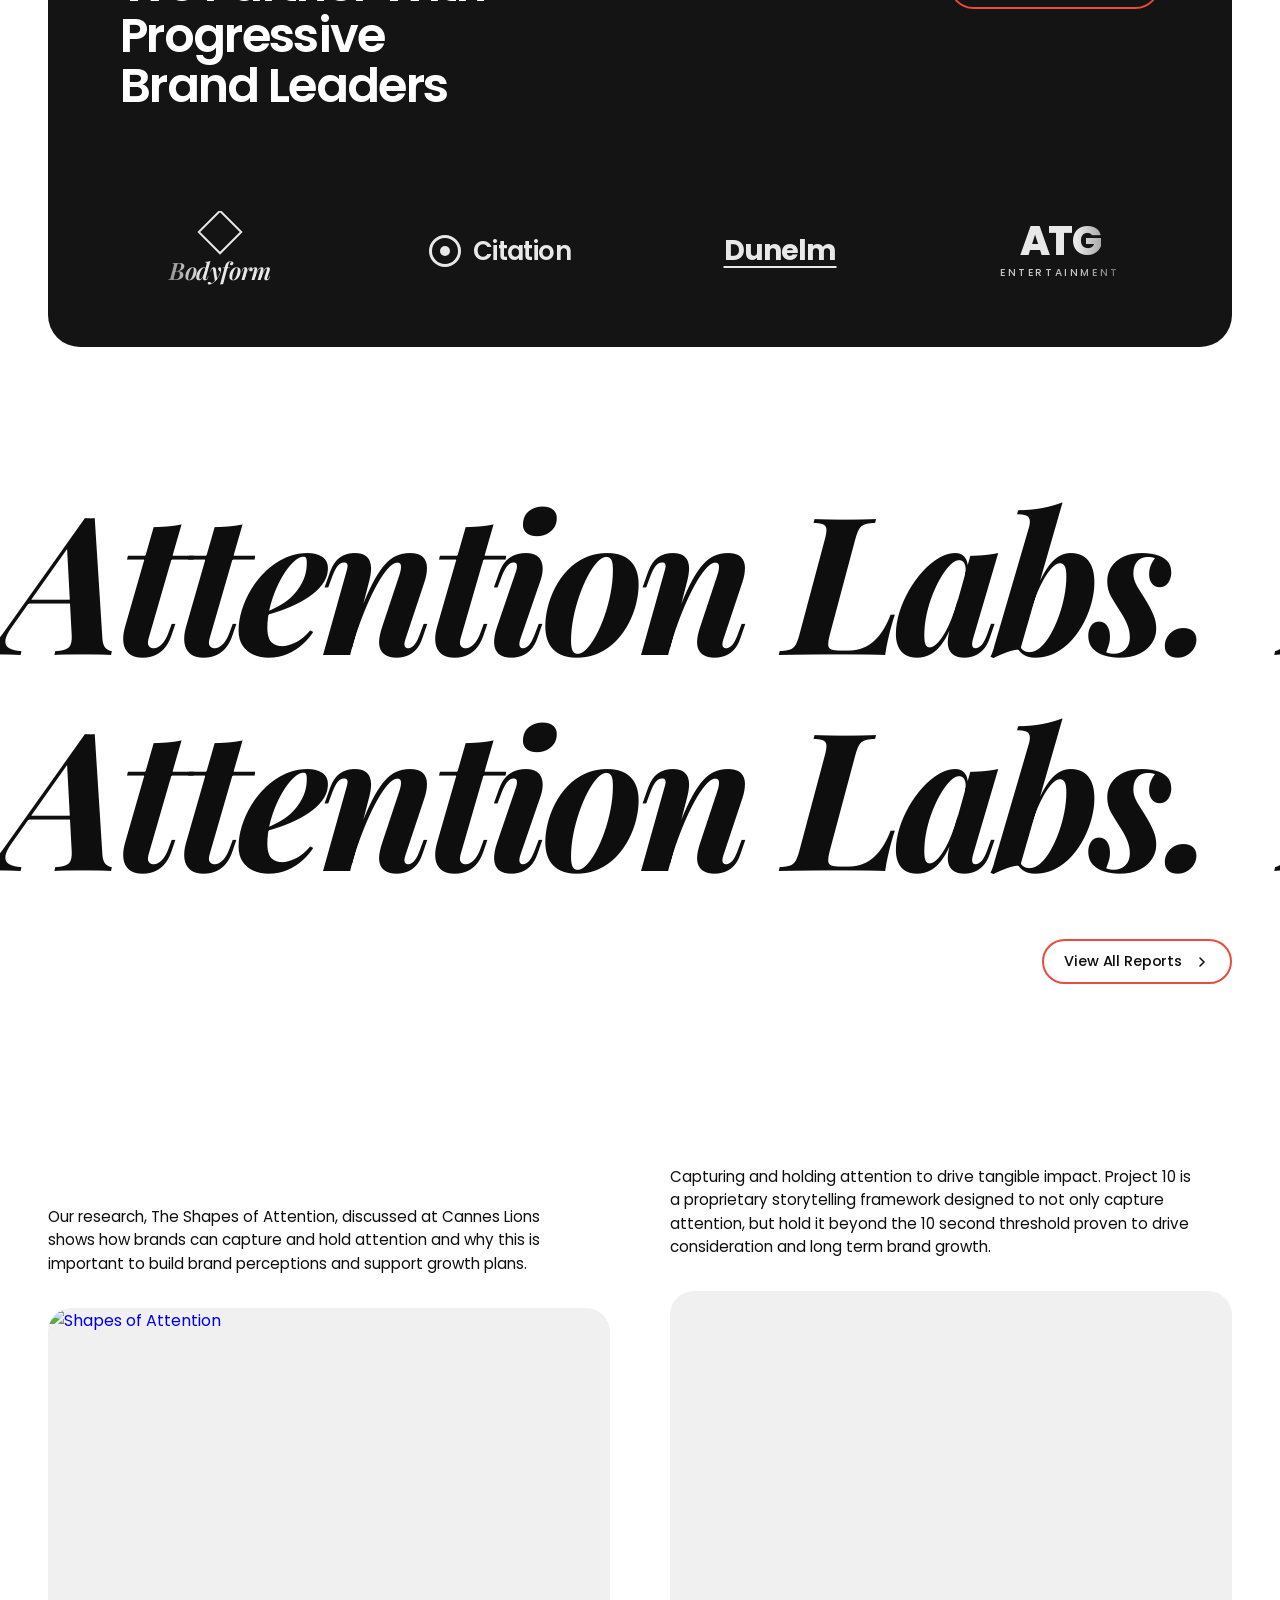
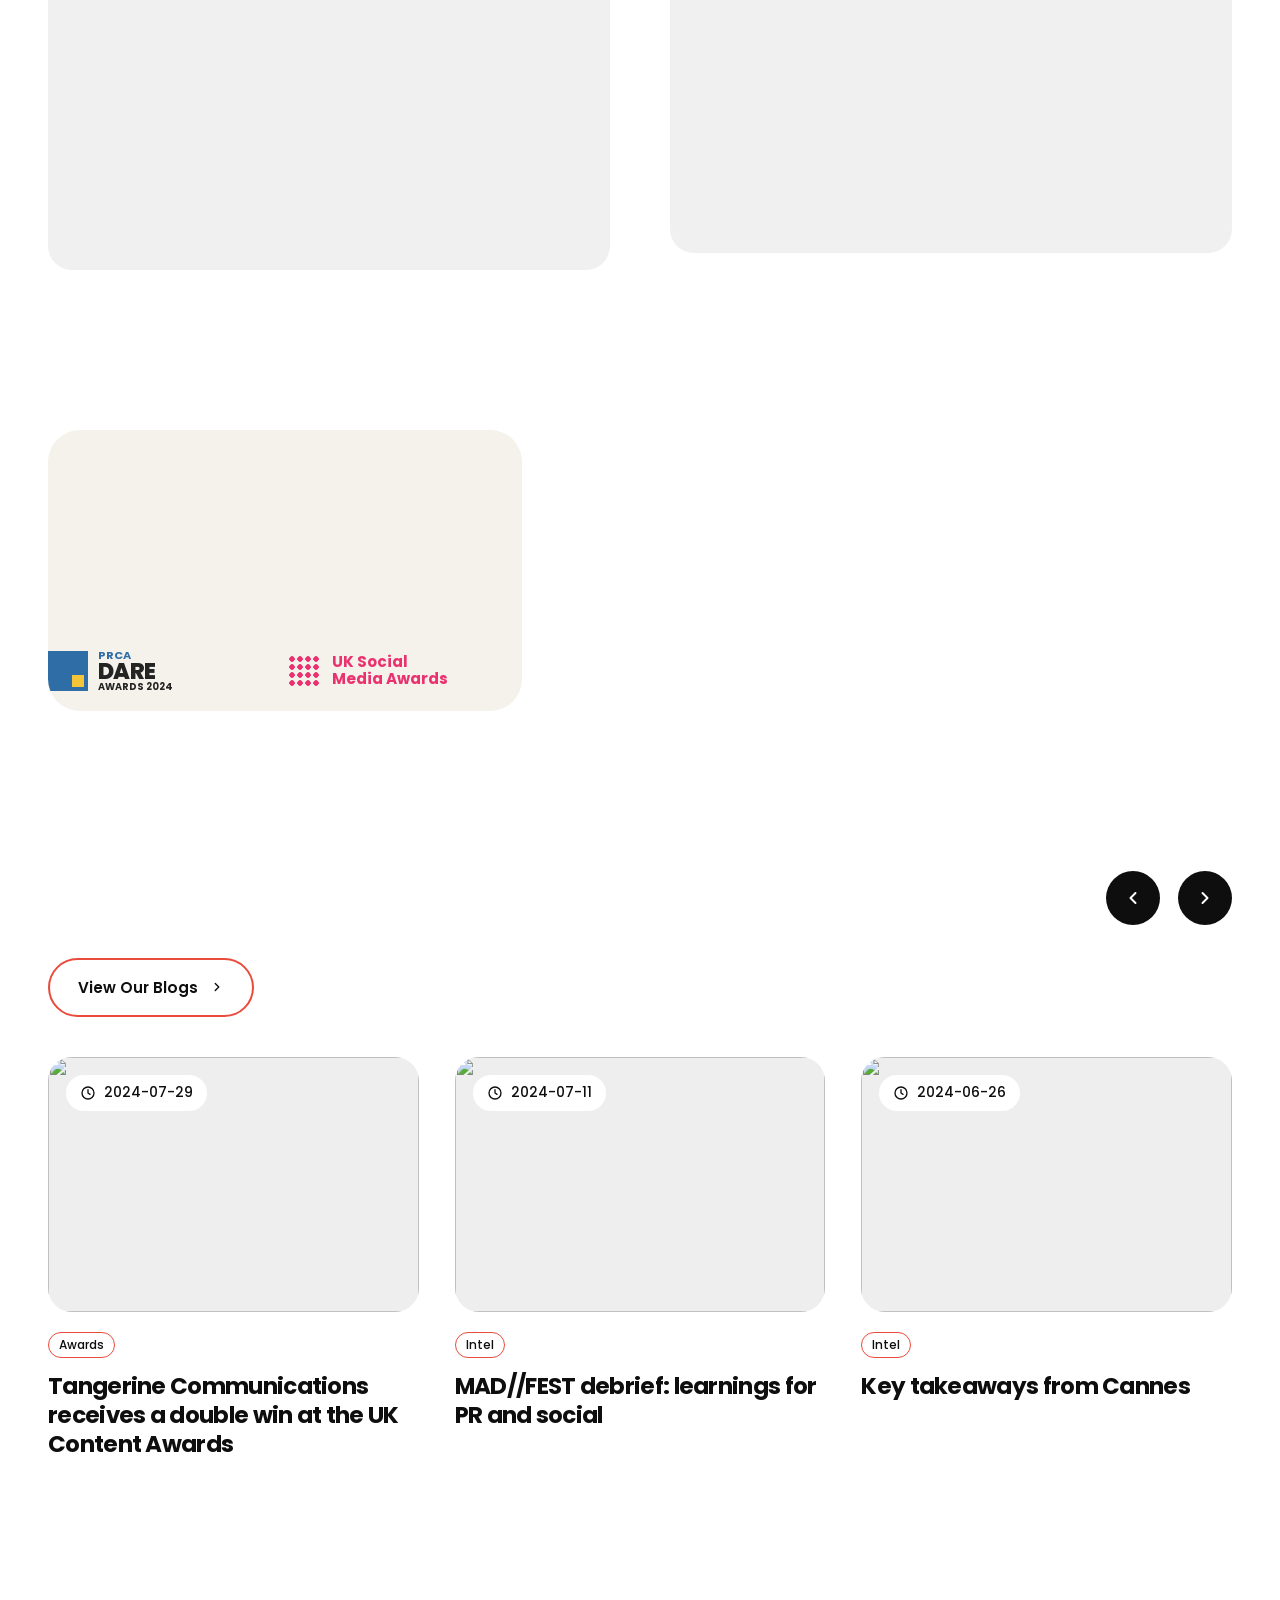
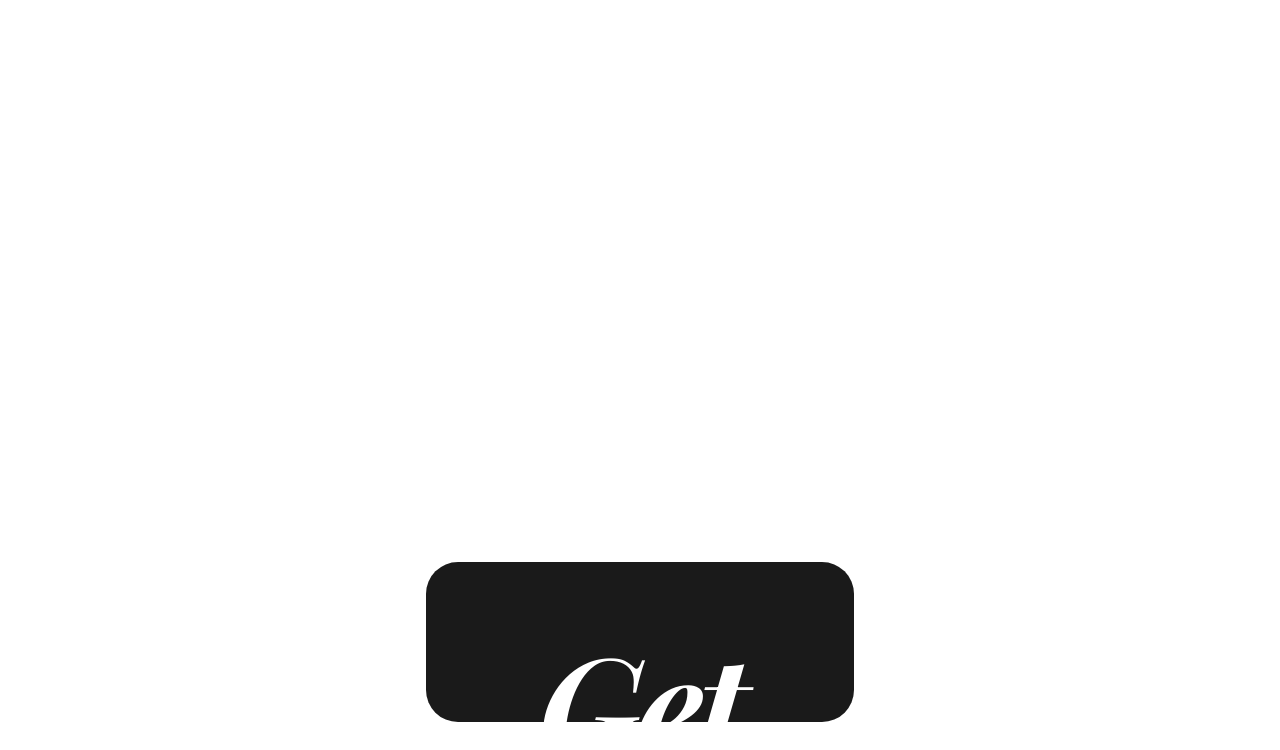
==== commit 1948a879: "updated" ====
--- a/index.html
+++ b/index.html
@@ -1,5 +1,6 @@
 <!DOCTYPE html>
 <html lang="en">
+
 <head>
   <meta charset="UTF-8" />
   <meta name="viewport" content="width=device-width, initial-scale=1.0" />
@@ -7,8 +8,11 @@
   <link rel="stylesheet" href="styles.css" />
   <link rel="preconnect" href="https://fonts.googleapis.com" />
   <link rel="preconnect" href="https://fonts.gstatic.com" crossorigin />
-  <link href="https://fonts.googleapis.com/css2?family=Poppins:wght@500;600;700;800&family=Playfair+Display:ital,wght@1,600;1,700&display=swap" rel="stylesheet" />
+  <link
+    href="https://fonts.googleapis.com/css2?family=Poppins:wght@500;600;700;800&family=Playfair+Display:ital,wght@1,600;1,700&display=swap"
+    rel="stylesheet" />
 </head>
+
 <body>
 
   <!-- ============ HEADER ============ -->
@@ -26,7 +30,9 @@
           <li class="nav-item has-dropdown">
             <button class="nav-link" type="button">
               <span>What<br />We Do</span>
-              <svg class="chev" viewBox="0 0 24 24" width="14" height="14"><path d="M6 9l6 6 6-6" fill="none" stroke="currentColor" stroke-width="2.4" stroke-linecap="round" stroke-linejoin="round"/></svg>
+              <svg class="chev" viewBox="0 0 24 24" width="14" height="14">
+                <path d="M6 9l6 6 6-6" fill="none" stroke="currentColor" stroke-width="2.4" stroke-linecap="round" stroke-linejoin="round" />
+              </svg>
             </button>
             <div class="mega-menu">
               <div class="mega-inner">
@@ -42,7 +48,9 @@
           <li class="nav-item has-dropdown">
             <button class="nav-link" type="button">
               <span>Who We<br />Help</span>
-              <svg class="chev" viewBox="0 0 24 24" width="14" height="14"><path d="M6 9l6 6 6-6" fill="none" stroke="currentColor" stroke-width="2.4" stroke-linecap="round" stroke-linejoin="round"/></svg>
+              <svg class="chev" viewBox="0 0 24 24" width="14" height="14">
+                <path d="M6 9l6 6 6-6" fill="none" stroke="currentColor" stroke-width="2.4" stroke-linecap="round" stroke-linejoin="round" />
+              </svg>
             </button>
             <div class="mega-menu">
               <div class="mega-inner">
@@ -63,7 +71,9 @@
           <li class="nav-item has-dropdown">
             <button class="nav-link" type="button">
               <span>How We<br />Do It</span>
-              <svg class="chev" viewBox="0 0 24 24" width="14" height="14"><path d="M6 9l6 6 6-6" fill="none" stroke="currentColor" stroke-width="2.4" stroke-linecap="round" stroke-linejoin="round"/></svg>
+              <svg class="chev" viewBox="0 0 24 24" width="14" height="14">
+                <path d="M6 9l6 6 6-6" fill="none" stroke="currentColor" stroke-width="2.4" stroke-linecap="round" stroke-linejoin="round" />
+              </svg>
             </button>
             <div class="mega-menu">
               <div class="mega-inner">
@@ -81,7 +91,9 @@
           <li class="nav-item has-dropdown">
             <button class="nav-link" type="button">
               <span>Who We<br />Are</span>
-              <svg class="chev" viewBox="0 0 24 24" width="14" height="14"><path d="M6 9l6 6 6-6" fill="none" stroke="currentColor" stroke-width="2.4" stroke-linecap="round" stroke-linejoin="round"/></svg>
+              <svg class="chev" viewBox="0 0 24 24" width="14" height="14">
+                <path d="M6 9l6 6 6-6" fill="none" stroke="currentColor" stroke-width="2.4" stroke-linecap="round" stroke-linejoin="round" />
+              </svg>
             </button>
             <div class="mega-menu">
               <div class="mega-inner">
@@ -99,7 +111,9 @@
           <li class="nav-item has-dropdown">
             <button class="nav-link" type="button">
               <span>Innovation</span>
-              <svg class="chev" viewBox="0 0 24 24" width="14" height="14"><path d="M6 9l6 6 6-6" fill="none" stroke="currentColor" stroke-width="2.4" stroke-linecap="round" stroke-linejoin="round"/></svg>
+              <svg class="chev" viewBox="0 0 24 24" width="14" height="14">
+                <path d="M6 9l6 6 6-6" fill="none" stroke="currentColor" stroke-width="2.4" stroke-linecap="round" stroke-linejoin="round" />
+              </svg>
             </button>
             <div class="mega-menu">
               <div class="mega-inner">
@@ -116,7 +130,9 @@
           <li class="nav-item has-dropdown">
             <button class="nav-link" type="button">
               <span>Latest</span>
-              <svg class="chev" viewBox="0 0 24 24" width="14" height="14"><path d="M6 9l6 6 6-6" fill="none" stroke="currentColor" stroke-width="2.4" stroke-linecap="round" stroke-linejoin="round"/></svg>
+              <svg class="chev" viewBox="0 0 24 24" width="14" height="14">
+                <path d="M6 9l6 6 6-6" fill="none" stroke="currentColor" stroke-width="2.4" stroke-linecap="round" stroke-linejoin="round" />
+              </svg>
             </button>
             <div class="mega-menu">
               <div class="mega-inner">
@@ -138,7 +154,9 @@
           <span class="cta-text-inner">Contact Us</span>
           <span class="cta-text-inner cta-text-alt" aria-hidden="true">Contact Us</span>
         </span>
-        <svg class="cta-arrow" viewBox="0 0 24 24" width="16" height="16"><path d="M9 6l6 6-6 6" fill="none" stroke="currentColor" stroke-width="2.4" stroke-linecap="round" stroke-linejoin="round"/></svg>
+        <svg class="cta-arrow" viewBox="0 0 24 24" width="16" height="16">
+          <path d="M9 6l6 6-6 6" fill="none" stroke="currentColor" stroke-width="2.4" stroke-linecap="round" stroke-linejoin="round" />
+        </svg>
       </a>
 
     </div>
@@ -177,9 +195,9 @@
 
         <button class="mute-toggle" type="button" aria-label="Toggle sound">
           <svg viewBox="0 0 24 24" width="20" height="20">
-            <path d="M11 5 6 9H3v6h3l5 4V5z" fill="currentColor"/>
-            <line x1="16" y1="9" x2="22" y2="15" stroke="currentColor" stroke-width="2" stroke-linecap="round"/>
-            <line x1="22" y1="9" x2="16" y2="15" stroke="currentColor" stroke-width="2" stroke-linecap="round"/>
+            <path d="M11 5 6 9H3v6h3l5 4V5z" fill="currentColor" />
+            <line x1="16" y1="9" x2="22" y2="15" stroke="currentColor" stroke-width="2" stroke-linecap="round" />
+            <line x1="22" y1="9" x2="16" y2="15" stroke="currentColor" stroke-width="2" stroke-linecap="round" />
           </svg>
         </button>
       </div>
@@ -187,15 +205,21 @@
       <div class="hero-pills">
         <button class="hero-pill" data-target="consumer">
           <span>Consumer</span>
-          <svg viewBox="0 0 24 24" width="16" height="16"><path d="M9 6l6 6-6 6" fill="none" stroke="currentColor" stroke-width="2.4" stroke-linecap="round" stroke-linejoin="round"/></svg>
+          <svg viewBox="0 0 24 24" width="16" height="16">
+            <path d="M9 6l6 6-6 6" fill="none" stroke="currentColor" stroke-width="2.4" stroke-linecap="round" stroke-linejoin="round" />
+          </svg>
         </button>
         <button class="hero-pill" data-target="b2b">
           <span>B2B</span>
-          <svg viewBox="0 0 24 24" width="16" height="16"><path d="M9 6l6 6-6 6" fill="none" stroke="currentColor" stroke-width="2.4" stroke-linecap="round" stroke-linejoin="round"/></svg>
+          <svg viewBox="0 0 24 24" width="16" height="16">
+            <path d="M9 6l6 6-6 6" fill="none" stroke="currentColor" stroke-width="2.4" stroke-linecap="round" stroke-linejoin="round" />
+          </svg>
         </button>
         <button class="hero-pill" data-target="corporate">
           <span>Corporate</span>
-          <svg viewBox="0 0 24 24" width="16" height="16"><path d="M9 6l6 6-6 6" fill="none" stroke="currentColor" stroke-width="2.4" stroke-linecap="round" stroke-linejoin="round"/></svg>
+          <svg viewBox="0 0 24 24" width="16" height="16">
+            <path d="M9 6l6 6-6 6" fill="none" stroke="currentColor" stroke-width="2.4" stroke-linecap="round" stroke-linejoin="round" />
+          </svg>
         </button>
       </div>
     </section>
@@ -203,7 +227,6 @@
     <!-- INTRO -->
     <section class="intro">
       <div class="intro-inner">
-
         <h2 class="intro-heading">
           <span class="intro-line">
             <span class="intro-line-inner">We build Superbrands</span>
@@ -232,11 +255,10 @@
             deliver results that matter.
           </p>
         </div>
-
       </div>
     </section>
 
-    <!-- PR / SOCIAL SPLIT -->
+    <!-- PR / SOCIAL -->
     <section class="services">
       <div class="services-inner">
 
@@ -244,7 +266,6 @@
           <h2 class="service-title">
             <span class="service-title-inner">PR</span>
           </h2>
-
           <p class="service-copy">
             Born in PR over 20 years ago, we're the world's leading independent
             agency, driven by our unwavering commitment to attention. Attention
@@ -252,7 +273,6 @@
             campaign, across every sector, we deliver award-winning, game
             changing results.
           </p>
-
           <a href="#" class="service-image">
             <img src="https://www.tangerinecomms.com/wp-content/uploads/2024/09/Artboard-1-1000x0-c-default.jpg" alt="PR campaign" />
             <div class="service-overlay">
@@ -274,7 +294,6 @@
           <h2 class="service-title">
             <span class="service-title-inner">Social</span>
           </h2>
-
           <p class="service-copy">
             Raised in social, we're digital natives building superbrands through
             the power of attention, because we know that when brands invest in
@@ -283,7 +302,6 @@
             just for strategic thinking and creativity, but because we deliver
             real, tangible outcomes for brands.
           </p>
-
           <a href="#" class="service-image">
             <img src="https://www.tangerinecomms.com/wp-content/uploads/2024/09/Roblox-1-1000x0-c-default.jpg" alt="Social campaign" />
             <div class="service-overlay">
@@ -334,17 +352,18 @@
       <div class="recent-cta">
         <a href="#" class="recent-button">
           <span>View All Work</span>
-          <svg viewBox="0 0 24 24" width="16" height="16"><path d="M9 6l6 6-6 6" fill="none" stroke="currentColor" stroke-width="2.4" stroke-linecap="round" stroke-linejoin="round"/></svg>
+          <svg viewBox="0 0 24 24" width="16" height="16">
+            <path d="M9 6l6 6-6 6" fill="none" stroke="currentColor" stroke-width="2.4" stroke-linecap="round" stroke-linejoin="round" />
+          </svg>
         </a>
       </div>
 
       <div class="work-grid-inner">
 
-        <!-- LEFT COLUMN — tall cards -->
         <div class="work-col work-col-left">
 
           <a href="#" class="work-card work-card-tall">
-            <img src="https://www.tangerinecomms.com/wp-content/uploads/2026/03/Artboard-18-1000x0-c-default.jpg" />
+            <img src="https://www.tangerinecomms.com/wp-content/uploads/2024/09/Artboard-1-1000x0-c-default.jpg" alt="Project" />
             <div class="work-overlay">
               <div class="work-marquee">
                 <span class="marquee-text">View Project</span>
@@ -359,7 +378,7 @@
           </a>
 
           <a href="#" class="work-card work-card-tall">
-            <img src="https://www.tangerinecomms.com/wp-content/uploads/2025/08/10146_TNG_Specs_Sabrina_Euros_6-1000x0-c-default.jpg" alt="Project" />
+            <img src="https://www.tangerinecomms.com/wp-content/uploads/2024/09/Roblox-1-1000x0-c-default.jpg" alt="Project" />
             <div class="work-overlay">
               <div class="work-marquee">
                 <span class="marquee-text">View Project</span>
@@ -375,7 +394,6 @@
 
         </div>
 
-        <!-- RIGHT COLUMN — short cards -->
         <div class="work-col work-col-right">
 
           <a href="#" class="work-card work-card-short">
@@ -428,6 +446,561 @@
       </div>
     </section>
 
+    <!-- TESTIMONIAL SLIDER -->
+    <section class="testimonial">
+      <div class="testimonial-inner">
+
+        <div class="testimonial-side">
+          <p class="testimonial-label">What our partners say about us</p>
+
+          <div class="testimonial-controls">
+            <button class="testimonial-arrow" id="testimonialPrev" type="button" aria-label="Previous testimonial">
+              <svg viewBox="0 0 24 24" width="22" height="22">
+                <path d="M15 6l-6 6 6 6" fill="none" stroke="currentColor" stroke-width="2.4" stroke-linecap="round" stroke-linejoin="round" />
+              </svg>
+            </button>
+            <button class="testimonial-arrow" id="testimonialNext" type="button" aria-label="Next testimonial">
+              <svg viewBox="0 0 24 24" width="22" height="22">
+                <path d="M9 6l6 6-6 6" fill="none" stroke="currentColor" stroke-width="2.4" stroke-linecap="round" stroke-linejoin="round" />
+              </svg>
+            </button>
+          </div>
+        </div>
+
+        <div class="testimonial-body">
+          <div class="testimonial-track">
+
+            <div class="testimonial-slide is-active">
+              <blockquote class="testimonial-quote">
+                "I trust Tangerine completely. They get our business and they
+                approach PR and Social in a genuinely progressive way. The
+                results speak for themselves."
+              </blockquote>
+
+              <div class="testimonial-attribution">
+                <img src="https://upload.wikimedia.org/wikipedia/commons/thumb/8/84/Specsavers_Logo.svg/320px-Specsavers_Logo.svg.png" alt="Specsavers" class="testimonial-logo" />
+                <p class="testimonial-name">Lisa Hale, Head of Brand Activation, Social and PR</p>
+                <p class="testimonial-company">Specsavers</p>
+              </div>
+            </div>
+
+            <div class="testimonial-slide">
+              <blockquote class="testimonial-quote">
+                "Tangerine's strategic approach and creative solutions have
+                significantly boosted our global presence and market leadership."
+              </blockquote>
+
+              <div class="testimonial-attribution">
+                <img src="https://upload.wikimedia.org/wikipedia/commons/thumb/8/84/Specsavers_Logo.svg/320px-Specsavers_Logo.svg.png" alt="Topcon" class="testimonial-logo" />
+                <p class="testimonial-name">Joe Glenon, Communications Marketing Manager</p>
+                <p class="testimonial-company">Topcon</p>
+              </div>
+            </div>
+
+            <div class="testimonial-slide">
+              <blockquote class="testimonial-quote">
+                "Working with Tangerine has transformed how we think about PR and
+                social. They bring strategic rigour combined with genuine creative
+                bravery — a rare combination."
+              </blockquote>
+
+              <div class="testimonial-attribution">
+                <p class="testimonial-name">James Anderson, Marketing Director</p>
+                <p class="testimonial-company">TENA Men</p>
+              </div>
+            </div>
+
+          </div>
+        </div>
+
+      </div>
+    </section>
+
+    <!-- PARTNERS SECTION -->
+    <section class="partners">
+      <div class="partners-inner">
+
+        <div class="partners-top">
+          <h2 class="partners-title">
+            We Partner With<br />
+            Progressive<br />
+            Brand Leaders
+          </h2>
+
+          <a href="#" class="partners-button">
+            <span>View Who We Are</span>
+            <svg viewBox="0 0 24 24" width="18" height="18">
+              <path d="M9 6l6 6-6 6" fill="none" stroke="currentColor" stroke-width="2.4" stroke-linecap="round" stroke-linejoin="round" />
+            </svg>
+          </a>
+        </div>
+
+        <div class="partners-logos">
+          <div class="partners-track">
+
+            <!-- Set 1 -->
+            <div class="partner-logo partner-logo-bodyform" aria-label="Bodyform">
+              <span class="pl-bodyform-diamond"></span>
+              <span class="pl-bodyform-text">Bodyform</span>
+            </div>
+
+            <div class="partner-logo partner-logo-citation" aria-label="Citation">
+              <span class="pl-citation-mark"></span>
+              <span class="pl-citation-text">Citation</span>
+            </div>
+
+            <div class="partner-logo partner-logo-dunelm" aria-label="Dunelm">
+              <span class="pl-dunelm-text">Dunelm</span>
+            </div>
+
+            <div class="partner-logo partner-logo-atg" aria-label="ATG Entertainment">
+              <span class="pl-atg-text">ATG</span>
+              <span class="pl-atg-sub">ENTERTAINMENT</span>
+            </div>
+
+            <!-- Set 2 -->
+            <div class="partner-logo partner-logo-bodyform" aria-hidden="true">
+              <span class="pl-bodyform-diamond"></span>
+              <span class="pl-bodyform-text">Bodyform</span>
+            </div>
+
+            <div class="partner-logo partner-logo-citation" aria-hidden="true">
+              <span class="pl-citation-mark"></span>
+              <span class="pl-citation-text">Citation</span>
+            </div>
+
+            <div class="partner-logo partner-logo-dunelm" aria-hidden="true">
+              <span class="pl-dunelm-text">Dunelm</span>
+            </div>
+
+            <div class="partner-logo partner-logo-atg" aria-hidden="true">
+              <span class="pl-atg-text">ATG</span>
+              <span class="pl-atg-sub">ENTERTAINMENT</span>
+            </div>
+
+            <!-- Set 3 -->
+            <div class="partner-logo partner-logo-bodyform" aria-hidden="true">
+              <span class="pl-bodyform-diamond"></span>
+              <span class="pl-bodyform-text">Bodyform</span>
+            </div>
+
+            <div class="partner-logo partner-logo-citation" aria-hidden="true">
+              <span class="pl-citation-mark"></span>
+              <span class="pl-citation-text">Citation</span>
+            </div>
+
+            <div class="partner-logo partner-logo-dunelm" aria-hidden="true">
+              <span class="pl-dunelm-text">Dunelm</span>
+            </div>
+
+            <div class="partner-logo partner-logo-atg" aria-hidden="true">
+              <span class="pl-atg-text">ATG</span>
+              <span class="pl-atg-sub">ENTERTAINMENT</span>
+            </div>
+
+          </div>
+        </div>
+
+      </div>
+    </section>
+
+    <!-- ATTENTION LABS MARQUEES -->
+    <section class="attention-labs">
+      <div class="attention-marquee">
+        <div class="attention-track attention-track-left">
+          <span>Attention Labs.</span>
+          <span>Attention Labs.</span>
+          <span>Attention Labs.</span>
+          <span>Attention Labs.</span>
+          <span>Attention Labs.</span>
+          <span>Attention Labs.</span>
+        </div>
+      </div>
+      <div class="attention-marquee">
+        <div class="attention-track attention-track-right">
+          <span>Attention Labs.</span>
+          <span>Attention Labs.</span>
+          <span>Attention Labs.</span>
+          <span>Attention Labs.</span>
+          <span>Attention Labs.</span>
+          <span>Attention Labs.</span>
+        </div>
+      </div>
+
+      <div class="attention-cta">
+        <a href="#" class="attention-button">
+          <span>View All Reports</span>
+          <svg viewBox="0 0 24 24" width="16" height="16">
+            <path d="M9 6l6 6-6 6" fill="none" stroke="currentColor" stroke-width="2.4" stroke-linecap="round" stroke-linejoin="round" />
+          </svg>
+        </a>
+      </div>
+    </section>
+
+    <!-- SHAPES OF ATTENTION / PROJECT 10 -->
+    <section class="shapes">
+      <div class="shapes-inner">
+
+        <!-- LEFT: Shapes of Attention -->
+        <article class="shape-card">
+          <h2 class="shape-title">
+            <span class="shape-title-inner">Shapes of<br />Attention</span>
+          </h2>
+
+          <p class="shape-copy">
+            Our research, The Shapes of Attention, discussed at Cannes Lions
+            shows how brands can capture and hold attention and why this is
+            important to build brand perceptions and support growth plans.
+          </p>
+
+          <a href="#" class="shape-visual shape-visual-image">
+            <img src="https://www.tangerinecomms.com/wp-content/uploads/2024/09/Artboard-1-1000x0-c-default.jpg" alt="Shapes of Attention" />
+            <div class="shape-overlay">
+              <div class="work-marquee">
+                <span class="marquee-text">View Report</span>
+                <span class="marquee-mark" aria-hidden="true"></span>
+                <span class="marquee-text">View Report</span>
+                <span class="marquee-mark" aria-hidden="true"></span>
+                <span class="marquee-text">View Report</span>
+                <span class="marquee-mark" aria-hidden="true"></span>
+              </div>
+            </div>
+          </a>
+        </article>
+
+        <!-- RIGHT: Project 10 -->
+        <article class="shape-card">
+          <h2 class="shape-title">
+            <span class="shape-title-inner">Project 10</span>
+          </h2>
+
+          <p class="shape-copy">
+            Capturing and holding attention to drive tangible impact. Project 10
+            is a proprietary storytelling framework designed to not only capture
+            attention, but hold it beyond the 10 second threshold proven to
+            drive consideration and long term brand growth.
+          </p>
+
+          <a href="#" class="shape-visual shape-visual-shape">
+            <svg class="shape-svg" viewBox="0 0 400 400" preserveAspectRatio="none" aria-hidden="true">
+              <path
+                d="
+                  M 30 40
+                  Q 30 10, 60 10
+                  L 105 10
+                  Q 130 10, 130 30
+                  Q 130 55, 105 55
+                  Q 90 55, 82 45
+                  Q 70 30, 55 30
+                  Q 45 30, 40 40
+                  L 40 60
+                  Q 40 75, 55 75
+                  Q 75 75, 95 55
+                  Q 130 25, 180 25
+                  Q 240 25, 280 30
+                  Q 320 38, 340 20
+                  Q 355 5, 370 20
+                  Q 400 60, 400 100
+                  L 400 370
+                  Q 400 395, 375 395
+                  L 25 395
+                  Q 0 395, 0 370
+                  L 0 60
+                  Q 0 40, 30 40
+                  Z
+                "
+                fill="#e94b3c"
+              />
+            </svg>
+
+            <span class="shape-label" aria-hidden="true">Project<span class="shape-arrow">›</span>10</span>
+
+            <div class="shape-overlay">
+              <div class="work-marquee">
+                <span class="marquee-text">Find out more</span>
+                <span class="marquee-mark" aria-hidden="true"></span>
+                <span class="marquee-text">Find out more</span>
+                <span class="marquee-mark" aria-hidden="true"></span>
+                <span class="marquee-text">Find out more</span>
+                <span class="marquee-mark" aria-hidden="true"></span>
+              </div>
+            </div>
+          </a>
+        </article>
+
+      </div>
+    </section>
+
+    <!-- AWARDS -->
+    <section class="awards">
+      <div class="awards-inner">
+
+        <h2 class="awards-title">
+          <span class="awards-title-inner">A Few Awards<br />We're Pretty<br />Proud Of</span>
+        </h2>
+
+        <div class="awards-logos">
+          <div class="awards-track">
+
+            <!-- Set 1 -->
+            <div class="award-logo award-logo-prca">
+              <span class="award-icon award-icon-prca"></span>
+              <span class="award-text award-text-prca">
+                <span class="award-line-1">PRCA</span>
+                <span class="award-line-2">DARE</span>
+                <span class="award-line-3">AWARDS 2024</span>
+              </span>
+            </div>
+
+            <div class="award-logo award-logo-uksocial">
+              <span class="award-icon award-icon-dots"></span>
+              <span class="award-text award-text-uksocial">
+                UK Social<br />Media Awards
+              </span>
+            </div>
+
+            <div class="award-logo award-logo-b2b">
+              <span class="award-icon award-icon-b2b"></span>
+              <span class="award-text award-text-b2b">B2B Marketing</span>
+            </div>
+
+            <div class="award-logo award-logo-sabre">
+              <span class="award-text award-text-sabre">
+                <span class="award-sabre-top">SABRE</span>
+                <span class="award-sabre-bottom">Awards</span>
+              </span>
+            </div>
+
+            <div class="award-logo award-logo-prmoment">
+              <span class="award-text award-text-prmoment">
+                PRmoment<br />Awards 2025
+              </span>
+            </div>
+
+            <div class="award-logo award-logo-warc">
+              <span class="award-icon award-icon-warc"></span>
+            </div>
+
+            <!-- Set 2 -->
+            <div class="award-logo award-logo-prca" aria-hidden="true">
+              <span class="award-icon award-icon-prca"></span>
+              <span class="award-text award-text-prca">
+                <span class="award-line-1">PRCA</span>
+                <span class="award-line-2">DARE</span>
+                <span class="award-line-3">AWARDS 2024</span>
+              </span>
+            </div>
+
+            <div class="award-logo award-logo-uksocial" aria-hidden="true">
+              <span class="award-icon award-icon-dots"></span>
+              <span class="award-text award-text-uksocial">
+                UK Social<br />Media Awards
+              </span>
+            </div>
+
+            <div class="award-logo award-logo-b2b" aria-hidden="true">
+              <span class="award-icon award-icon-b2b"></span>
+              <span class="award-text award-text-b2b">B2B Marketing</span>
+            </div>
+
+            <div class="award-logo award-logo-sabre" aria-hidden="true">
+              <span class="award-text award-text-sabre">
+                <span class="award-sabre-top">SABRE</span>
+                <span class="award-sabre-bottom">Awards</span>
+              </span>
+            </div>
+
+            <div class="award-logo award-logo-prmoment" aria-hidden="true">
+              <span class="award-text award-text-prmoment">
+                PRmoment<br />Awards 2025
+              </span>
+            </div>
+
+            <div class="award-logo award-logo-warc" aria-hidden="true">
+              <span class="award-icon award-icon-warc"></span>
+            </div>
+
+            <!-- Set 3 -->
+            <div class="award-logo award-logo-prca" aria-hidden="true">
+              <span class="award-icon award-icon-prca"></span>
+              <span class="award-text award-text-prca">
+                <span class="award-line-1">PRCA</span>
+                <span class="award-line-2">DARE</span>
+                <span class="award-line-3">AWARDS 2024</span>
+              </span>
+            </div>
+
+            <div class="award-logo award-logo-uksocial" aria-hidden="true">
+              <span class="award-icon award-icon-dots"></span>
+              <span class="award-text award-text-uksocial">
+                UK Social<br />Media Awards
+              </span>
+            </div>
+
+            <div class="award-logo award-logo-b2b" aria-hidden="true">
+              <span class="award-icon award-icon-b2b"></span>
+              <span class="award-text award-text-b2b">B2B Marketing</span>
+            </div>
+
+            <div class="award-logo award-logo-sabre" aria-hidden="true">
+              <span class="award-text award-text-sabre">
+                <span class="award-sabre-top">SABRE</span>
+                <span class="award-sabre-bottom">Awards</span>
+              </span>
+            </div>
+
+            <div class="award-logo award-logo-prmoment" aria-hidden="true">
+              <span class="award-text award-text-prmoment">
+                PRmoment<br />Awards 2025
+              </span>
+            </div>
+
+            <div class="award-logo award-logo-warc" aria-hidden="true">
+              <span class="award-icon award-icon-warc"></span>
+            </div>
+
+          </div>
+        </div>
+
+      </div>
+    </section>
+<!-- ===== PASTE 1: inside <main>, after the .awards section ===== -->
+
+<!-- BLOG SLIDER -->
+<section class="blog">
+  <div class="blog-inner">
+
+    <div class="blog-head">
+      <div class="blog-head-left">
+        <h2 class="blog-title"><span class="blog-title-inner">Attention Please!</span></h2>
+        <a href="#" class="blog-button">
+          <span>View Our Blogs</span>
+          <svg viewBox="0 0 24 24" width="14" height="14">
+            <path d="M9 6l6 6-6 6" fill="none" stroke="currentColor" stroke-width="2.4" stroke-linecap="round" stroke-linejoin="round" />
+          </svg>
+        </a>
+      </div>
+      <div class="blog-controls">
+        <button class="blog-arrow" id="blogPrev" type="button" aria-label="Previous posts">
+          <svg viewBox="0 0 24 24" width="20" height="20"><path d="M15 6l-6 6 6 6" fill="none" stroke="currentColor" stroke-width="2.4" stroke-linecap="round" stroke-linejoin="round" /></svg>
+        </button>
+        <button class="blog-arrow" id="blogNext" type="button" aria-label="Next posts">
+          <svg viewBox="0 0 24 24" width="20" height="20"><path d="M9 6l6 6-6 6" fill="none" stroke="currentColor" stroke-width="2.4" stroke-linecap="round" stroke-linejoin="round" /></svg>
+        </button>
+      </div>
+    </div>
+
+    <div class="blog-viewport">
+      <div class="blog-track" id="blogTrack">
+
+        <a href="#" class="blog-card">
+          <div class="blog-img">
+            <img src="https://www.tangerinecomms.com/wp-content/uploads/2024/09/Artboard-1-1000x0-c-default.jpg" alt="" />
+            <span class="blog-date"><svg viewBox="0 0 24 24" width="16" height="16"><circle cx="12" cy="12" r="9" fill="none" stroke="currentColor" stroke-width="2"/><path d="M12 7v5l3 2" fill="none" stroke="currentColor" stroke-width="2" stroke-linecap="round"/></svg>2024-07-29</span>
+          </div>
+          <span class="blog-tag">Awards</span>
+          <h3 class="blog-card-title">Tangerine Communications receives a double win at the UK Content Awards</h3>
+        </a>
+
+        <a href="#" class="blog-card">
+          <div class="blog-img">
+            <img src="https://www.tangerinecomms.com/wp-content/uploads/2024/09/Roblox-1-1000x0-c-default.jpg" alt="" />
+            <span class="blog-date"><svg viewBox="0 0 24 24" width="16" height="16"><circle cx="12" cy="12" r="9" fill="none" stroke="currentColor" stroke-width="2"/><path d="M12 7v5l3 2" fill="none" stroke="currentColor" stroke-width="2" stroke-linecap="round"/></svg>2024-07-11</span>
+          </div>
+          <span class="blog-tag">Intel</span>
+          <h3 class="blog-card-title">MAD//FEST debrief: learnings for PR and social</h3>
+        </a>
+
+        <a href="#" class="blog-card">
+          <div class="blog-img">
+            <img src="https://www.tangerinecomms.com/wp-content/uploads/2024/09/Artboard-1-1000x0-c-default.jpg" alt="" />
+            <span class="blog-date"><svg viewBox="0 0 24 24" width="16" height="16"><circle cx="12" cy="12" r="9" fill="none" stroke="currentColor" stroke-width="2"/><path d="M12 7v5l3 2" fill="none" stroke="currentColor" stroke-width="2" stroke-linecap="round"/></svg>2024-06-26</span>
+          </div>
+          <span class="blog-tag">Intel</span>
+          <h3 class="blog-card-title">Key takeaways from Cannes</h3>
+        </a>
+
+        <a href="#" class="blog-card">
+          <div class="blog-img">
+            <img src="https://www.tangerinecomms.com/wp-content/uploads/2024/09/Roblox-1-1000x0-c-default.jpg" alt="" />
+            <span class="blog-date"><svg viewBox="0 0 24 24" width="16" height="16"><circle cx="12" cy="12" r="9" fill="none" stroke="currentColor" stroke-width="2"/><path d="M12 7v5l3 2" fill="none" stroke="currentColor" stroke-width="2" stroke-linecap="round"/></svg>2024-06-12</span>
+          </div>
+          <span class="blog-tag">Insight</span>
+          <h3 class="blog-card-title">How attention is shaping the future of brand building</h3>
+        </a>
+
+        <a href="#" class="blog-card">
+          <div class="blog-img">
+            <img src="https://www.tangerinecomms.com/wp-content/uploads/2024/09/Artboard-1-1000x0-c-default.jpg" alt="" />
+            <span class="blog-date"><svg viewBox="0 0 24 24" width="16" height="16"><circle cx="12" cy="12" r="9" fill="none" stroke="currentColor" stroke-width="2"/><path d="M12 7v5l3 2" fill="none" stroke="currentColor" stroke-width="2" stroke-linecap="round"/></svg>2024-05-30</span>
+          </div>
+          <span class="blog-tag">News</span>
+          <h3 class="blog-card-title">Tangerine named a Top 100 independent agency</h3>
+        </a>
+
+        <a href="#" class="blog-card">
+          <div class="blog-img">
+            <img src="https://www.tangerinecomms.com/wp-content/uploads/2024/09/Roblox-1-1000x0-c-default.jpg" alt="" />
+            <span class="blog-date"><svg viewBox="0 0 24 24" width="16" height="16"><circle cx="12" cy="12" r="9" fill="none" stroke="currentColor" stroke-width="2"/><path d="M12 7v5l3 2" fill="none" stroke="currentColor" stroke-width="2" stroke-linecap="round"/></svg>2024-05-14</span>
+          </div>
+          <span class="blog-tag">Intel</span>
+          <h3 class="blog-card-title">Why social-first PR is winning in 2024</h3>
+        </a>
+
+      </div>
+    </div>
+
+  </div>
+</section>
+
+
+<!-- ===== PASTE 2: right after </main> ===== -->
+
+<footer class="site-footer" id="siteFooter">
+  <div class="footer-box" id="footerBox">
+    <div class="footer-content">
+
+      <h2 class="footer-heading">Get in touch</h2>
+      <a href="#" class="footer-pill footer-contact">Contact Us</a>
+      <p class="footer-tagline">Born in PR.<br />Raised in Social.<br />Digitally Native.</p>
+
+      <div class="footer-grid">
+        <div class="footer-socials">
+          <a href="#" class="footer-pill">Instagram</a>
+          <a href="#" class="footer-pill">Linkedin</a>
+          <a href="#" class="footer-pill">X</a>
+          <a href="#" class="footer-pill">YouTube</a>
+        </div>
+
+        <div class="footer-col">
+          <h4>What We Do</h4>
+          <a href="#">PR</a><a href="#">Social</a><a href="#">Our Work</a>
+        </div>
+        <div class="footer-col">
+          <h4>Who We Help</h4>
+          <a href="#">B2B</a><a href="#">Consumer</a><a href="#">Corporate</a>
+        </div>
+        <div class="footer-col">
+          <h4>How We Do It</h4>
+          <a href="#">Strategy</a><a href="#">Creative</a><a href="#">Media</a><a href="#">Digital</a>
+          <a href="#">Communities</a><a href="#">Innovation</a><a href="#">Influencer</a>
+        </div>
+        <div class="footer-col">
+          <h4>Who We Are</h4>
+          <a href="#">About us</a><a href="#">Careers</a><a href="#">Latest</a><a href="#">Contact</a>
+        </div>
+      </div>
+
+      <div class="footer-bottom">
+        <p>© 2026 Tangerine Bespoke website by <a href="#">mwb-agency.com</a></p>
+        <div class="footer-legal">
+          <a href="#">Privacy Policy</a><a href="#">Cookies Policy</a><a href="#">Terms of use</a><a href="#">Carbon Reduction Plan</a>
+        </div>
+      </div>
+
+    </div>
+  </div>
+</footer>
   </main>
 
   <!-- ============ SCRIPTS ============ -->
@@ -443,8 +1016,8 @@
       const muteBtn = document.querySelector('.mute-toggle');
 
       const overlays = {
-        consumer:  { line1: "PR Week's",  line2: "Best Agency",   line3: "Outside of London" },
-        b2b:       { line1: "The Drum's", line2: "Top 100 Indie", line3: "Agencies 2025" },
+        consumer: { line1: "PR Week's", line2: "Best Agency", line3: "Outside of London" },
+        b2b: { line1: "The Drum's", line2: "Top 100 Indie", line3: "Agencies 2025" },
         corporate: { line1: "Campaign's", line2: "Global Agency", line3: "of the Year 2024" }
       };
 
@@ -461,7 +1034,7 @@
         const clip = clips[currentIndex];
         clip.classList.add('active');
         clip.muted = muted;
-        clip.play().catch(() => {});
+        clip.play().catch(() => { });
 
         const cat = clip.dataset.category;
         const text = overlays[cat];
@@ -489,7 +1062,7 @@
       });
 
       clips[0].muted = true;
-      clips[0].play().catch(() => {});
+      clips[0].play().catch(() => { });
     })();
 
     const intro = document.querySelector('.intro');
@@ -511,7 +1084,144 @@
       }, { threshold: 0, rootMargin: "-30% 0px -30% 0px" });
       servicesObserver.observe(services);
     }
+
+    const partners = document.querySelector('.partners');
+    if (partners) {
+      const partnersObserver = new IntersectionObserver((entries) => {
+        entries.forEach(entry => {
+          entry.target.classList.toggle('in-view', entry.isIntersecting);
+        });
+      }, { threshold: 0, rootMargin: "-30% 0px -30% 0px" });
+      partnersObserver.observe(partners);
+    }
+
+    // ---- Shapes reveal ----
+    const shapes = document.querySelector('.shapes');
+    if (shapes) {
+      const shapesObserver = new IntersectionObserver((entries) => {
+        entries.forEach(entry => {
+          entry.target.classList.toggle('in-view', entry.isIntersecting);
+        });
+      }, { threshold: 0, rootMargin: "-30% 0px -30% 0px" });
+      shapesObserver.observe(shapes);
+    }
+
+    // ---- Awards reveal ----
+    const awards = document.querySelector('.awards');
+    if (awards) {
+      const awardsObserver = new IntersectionObserver((entries) => {
+        entries.forEach(entry => {
+          entry.target.classList.toggle('in-view', entry.isIntersecting);
+        });
+      }, { threshold: 0.15 });
+      awardsObserver.observe(awards);
+    }
+
+    // ---- Testimonial slider ----
+    (function () {
+      const slides = document.querySelectorAll('.testimonial-slide');
+      const prevBtn = document.getElementById('testimonialPrev');
+      const nextBtn = document.getElementById('testimonialNext');
+
+      if (!slides.length || !prevBtn || !nextBtn) {
+        console.warn('Testimonial slider: missing elements');
+        return;
+      }
+
+      let current = 0;
+      const total = slides.length;
+
+      function showSlide(index) {
+        current = (index + total) % total;
+        slides.forEach((slide, i) => {
+          slide.classList.toggle('is-active', i === current);
+        });
+      }
+
+      showSlide(0);
+
+      prevBtn.addEventListener('click', function (e) {
+        e.preventDefault();
+        showSlide(current - 1);
+      });
+
+      nextBtn.addEventListener('click', function (e) {
+        e.preventDefault();
+        showSlide(current + 1);
+      });
+    })();
+
+// ---- Blog reveal on scroll ----
+const blogSection = document.querySelector('.blog');
+if (blogSection) {
+  new IntersectionObserver((entries) => {
+    entries.forEach(entry => entry.target.classList.toggle('in-view', entry.isIntersecting));
+  }, { threshold: 0.15 }).observe(blogSection);
+}
+
+// ---- Blog slider: moves 3 cards at a time (2 on tablet, 1 on mobile) ----
+(function () {
+  const section = document.querySelector('.blog');
+  const track = document.getElementById('blogTrack');
+  const prev = document.getElementById('blogPrev');
+  const next = document.getElementById('blogNext');
+  if (!section || !track || !prev || !next) return;
+
+  const cards = Array.from(track.children);
+  let page = 0;
+
+  function perView() {
+    if (window.innerWidth <= 600) return 1;
+    if (window.innerWidth <= 900) return 2;
+    return 3;
+  }
+
+  function update() {
+    const per = perView();
+    section.style.setProperty('--per', per);
+    const pages = Math.ceil(cards.length / per);
+    page = (page + pages) % pages;
+    // last page never leaves empty space
+    const index = Math.min(page * per, cards.length - per);
+    track.style.transform = `translateX(${-cards[index].offsetLeft}px)`;
+  }
+
+  next.addEventListener('click', () => { page++; update(); });
+  prev.addEventListener('click', () => { page--; update(); });
+  window.addEventListener('resize', () => { page = 0; update(); });
+  update();
+})();
+
+// ---- Footer: box grows (width + height), then content fades in ----
+(function () {
+  const footer = document.getElementById('siteFooter');
+  const box = document.getElementById('footerBox');
+  if (!footer || !box) return;
+
+  // Measure the fully-expanded height so it can be animated in px
+  function measure() {
+    box.style.transition = 'none';
+    box.style.width = '100%';
+    box.style.height = 'auto';
+    const h = box.offsetHeight;
+    box.style.width = '';
+    box.style.height = '';
+    void box.offsetWidth;           // force reflow
+    box.style.transition = '';
+    footer.style.setProperty('--footer-h', h + 'px');
+  }
+
+  measure();
+  window.addEventListener('load', measure);
+  window.addEventListener('resize', measure);
+
+  new IntersectionObserver((entries) => {
+    entries.forEach(entry => footer.classList.toggle('in-view', entry.isIntersecting));
+  }, { threshold: 0.25 }).observe(footer);
+})();
+
   </script>
 
 </body>
+
 </html>
--- a/styles.css
+++ b/styles.css
@@ -1,7 +1,11 @@
 /* ============================
    1. RESET
    ============================ */
-* { margin: 0; padding: 0; box-sizing: border-box; }
+* {
+  margin: 0;
+  padding: 0;
+  box-sizing: border-box;
+}
 
 /* ============================
    2. VARIABLES
@@ -83,7 +87,9 @@
   transition: transform 0.35s cubic-bezier(0.65, 0, 0.35, 1);
 }
 
-.logo:hover .logo-mark { transform: translateX(4px); }
+.logo:hover .logo-mark {
+  transform: translateX(4px);
+}
 
 /* ============================
    6. NAV
@@ -128,10 +134,14 @@
   transition: color 0.25s ease;
 }
 
-.nav-link > span { white-space: nowrap; }
-
-.nav-item:hover > .nav-link,
-.nav-link:hover { color: #9a9a9a; }
+.nav-link>span {
+  white-space: nowrap;
+}
+
+.nav-item:hover>.nav-link,
+.nav-link:hover {
+  color: #9a9a9a;
+}
 
 .chev {
   color: var(--ink);
@@ -139,7 +149,9 @@
   transition: transform 0.3s cubic-bezier(0.65, 0, 0.35, 1);
 }
 
-.nav-item.has-dropdown:hover > .nav-link .chev { transform: rotate(180deg); }
+.nav-item.has-dropdown:hover>.nav-link .chev {
+  transform: rotate(180deg);
+}
 
 /* ============================
    7. MEGA MENU
@@ -199,7 +211,9 @@
   flex-direction: column;
 }
 
-.mega-list li { border-bottom: 1.5px solid var(--divider); }
+.mega-list li {
+  border-bottom: 1.5px solid var(--divider);
+}
 
 .mega-link {
   display: block;
@@ -212,7 +226,9 @@
   transition: color 0.25s ease;
 }
 
-.mega-link:hover { color: var(--ink); }
+.mega-link:hover {
+  color: var(--ink);
+}
 
 /* ============================
    8. CTA BUTTON
@@ -237,7 +253,9 @@
   flex-shrink: 0;
 }
 
-.cta-button:active { transform: scale(0.97); }
+.cta-button:active {
+  transform: scale(0.97);
+}
 
 .cta-text {
   position: relative;
@@ -263,7 +281,9 @@
   letter-spacing: 0;
 }
 
-.cta-button:hover .cta-text-inner { transform: translateY(-100%); }
+.cta-button:hover .cta-text-inner {
+  transform: translateY(-100%);
+}
 
 .cta-arrow {
   position: relative;
@@ -271,7 +291,9 @@
   transition: transform 0.35s cubic-bezier(0.65, 0, 0.35, 1);
 }
 
-.cta-button:hover .cta-arrow { transform: translateX(4px); }
+.cta-button:hover .cta-arrow {
+  transform: translateX(4px);
+}
 
 /* ============================
    9. HERO — VIDEO ROTATOR
@@ -327,7 +349,10 @@
   letter-spacing: -0.03em;
 }
 
-.hero-line { display: block; font-weight: 800; }
+.hero-line {
+  display: block;
+  font-weight: 800;
+}
 
 .hero-line-1 {
   font-size: clamp(2rem, 5vw, 4rem);
@@ -342,7 +367,9 @@
   letter-spacing: -0.01em;
 }
 
-.hero-line-3 { font-size: clamp(2rem, 5.5vw, 4.5rem); }
+.hero-line-3 {
+  font-size: clamp(2rem, 5.5vw, 4.5rem);
+}
 
 .hero-awards {
   position: absolute;
@@ -366,14 +393,32 @@
   animation: awardFloat 6s ease-in-out infinite;
 }
 
-.hero-award:nth-child(1) { animation-delay: 0s; }
-.hero-award:nth-child(2) { animation-delay: 1.5s; }
-.hero-award:nth-child(3) { animation-delay: 3s; }
-.hero-award:nth-child(4) { animation-delay: 4.5s; }
+.hero-award:nth-child(1) {
+  animation-delay: 0s;
+}
+
+.hero-award:nth-child(2) {
+  animation-delay: 1.5s;
+}
+
+.hero-award:nth-child(3) {
+  animation-delay: 3s;
+}
+
+.hero-award:nth-child(4) {
+  animation-delay: 4.5s;
+}
 
 @keyframes awardFloat {
-  0%, 100% { transform: translateY(0); }
-  50%      { transform: translateY(-6px); }
+
+  0%,
+  100% {
+    transform: translateY(0);
+  }
+
+  50% {
+    transform: translateY(-6px);
+  }
 }
 
 .mute-toggle {
@@ -394,7 +439,10 @@
   transition: transform 0.25s ease, background 0.25s ease;
 }
 
-.mute-toggle:hover { transform: scale(1.08); background: #222; }
+.mute-toggle:hover {
+  transform: scale(1.08);
+  background: #222;
+}
 
 .hero-pills {
   display: flex;
@@ -420,13 +468,17 @@
   transition: transform 0.3s ease;
 }
 
-.hero-pill:hover { transform: translateY(-2px); }
+.hero-pill:hover {
+  transform: translateY(-2px);
+}
 
 .hero-pill svg {
   transition: transform 0.3s cubic-bezier(0.65, 0, 0.35, 1);
 }
 
-.hero-pill:hover svg { transform: translateX(4px); }
+.hero-pill:hover svg {
+  transform: translateX(4px);
+}
 
 /* ============================
    10. INTRO
@@ -439,7 +491,9 @@
   transition: opacity 0.8s ease;
 }
 
-.intro.in-view { opacity: 1; }
+.intro.in-view {
+  opacity: 1;
+}
 
 .intro-inner {
   max-width: 1400px;
@@ -480,10 +534,17 @@
   letter-spacing: -0.01em;
 }
 
-.intro.in-view .intro-line-inner { transform: translateY(0); }
-
-.intro-line:nth-child(1) .intro-line-inner { transition-delay: 0.10s; }
-.intro-line:nth-child(2) .intro-line-inner { transition-delay: 0.25s; }
+.intro.in-view .intro-line-inner {
+  transform: translateY(0);
+}
+
+.intro-line:nth-child(1) .intro-line-inner {
+  transition-delay: 0.10s;
+}
+
+.intro-line:nth-child(2) .intro-line-inner {
+  transition-delay: 0.25s;
+}
 
 .intro-body {
   display: flex;
@@ -501,16 +562,26 @@
   transition: opacity 0.9s ease, transform 0.9s cubic-bezier(0.22, 1, 0.36, 1);
 }
 
-.intro-copy-1 { transition-delay: 0.30s; }
-.intro-copy-2 { transition-delay: 0.50s; }
-.intro-copy-3 { transition-delay: 0.70s; }
+.intro-copy-1 {
+  transition-delay: 0.30s;
+}
+
+.intro-copy-2 {
+  transition-delay: 0.50s;
+}
+
+.intro-copy-3 {
+  transition-delay: 0.70s;
+}
 
 .intro.in-view .intro-copy {
   opacity: 1;
   transform: translateY(0);
 }
 
-.intro-copy strong { font-weight: 700; }
+.intro-copy strong {
+  font-weight: 700;
+}
 
 /* ============================
    11. SERVICES — PR / Social
@@ -550,10 +621,17 @@
   transition: transform 1.1s cubic-bezier(0.22, 1, 0.36, 1);
 }
 
-.services.in-view .service-title-inner { transform: translateY(0); }
-
-.service:nth-child(1) .service-title-inner { transition-delay: 0.10s; }
-.service:nth-child(2) .service-title-inner { transition-delay: 0.20s; }
+.services.in-view .service-title-inner {
+  transform: translateY(0);
+}
+
+.service:nth-child(1) .service-title-inner {
+  transition-delay: 0.10s;
+}
+
+.service:nth-child(2) .service-title-inner {
+  transition-delay: 0.20s;
+}
 
 .service-copy {
   font-size: 1rem;
@@ -575,7 +653,9 @@
   transition: transform 0.5s cubic-bezier(0.22, 1, 0.36, 1);
 }
 
-.service-image:hover { transform: translateY(-12px); }
+.service-image:hover {
+  transform: translateY(-12px);
+}
 
 .service-image img {
   width: 100%;
@@ -584,7 +664,9 @@
   transition: transform 0.8s cubic-bezier(0.22, 1, 0.36, 1);
 }
 
-.service-image:hover img { transform: scale(1.05); }
+.service-image:hover img {
+  transform: scale(1.05);
+}
 
 .service-overlay {
   position: absolute;
@@ -597,7 +679,9 @@
   overflow: hidden;
 }
 
-.service-image:hover .service-overlay { opacity: 1; }
+.service-image:hover .service-overlay {
+  opacity: 1;
+}
 
 .service-marquee {
   display: flex;
@@ -608,7 +692,9 @@
   animation-play-state: paused;
 }
 
-.service-image:hover .service-marquee { animation-play-state: running; }
+.service-image:hover .service-marquee {
+  animation-play-state: running;
+}
 
 .marquee-text {
   font-family: 'Playfair Display', Georgia, serif;
@@ -633,8 +719,13 @@
 }
 
 @keyframes serviceScroll {
-  from { transform: translateX(0); }
-  to   { transform: translateX(-50%); }
+  from {
+    transform: translateX(0);
+  }
+
+  to {
+    transform: translateX(-50%);
+  }
 }
 
 /* ============================
@@ -678,13 +769,23 @@
 }
 
 @keyframes recentScrollLeft {
-  from { transform: translateX(0); }
-  to   { transform: translateX(-50%); }
+  from {
+    transform: translateX(0);
+  }
+
+  to {
+    transform: translateX(-50%);
+  }
 }
 
 @keyframes recentScrollRight {
-  from { transform: translateX(-50%); }
-  to   { transform: translateX(0); }
+  from {
+    transform: translateX(-50%);
+  }
+
+  to {
+    transform: translateX(0);
+  }
 }
 
 .recent-cta {
@@ -722,7 +823,9 @@
   transition: transform 0.3s cubic-bezier(0.65, 0, 0.35, 1);
 }
 
-.recent-button:hover svg { transform: translateX(4px); }
+.recent-button:hover svg {
+  transform: translateX(4px);
+}
 
 /* ============================
    13. RECENT WORK GRID
@@ -756,10 +859,17 @@
   transition: transform 0.5s cubic-bezier(0.22, 1, 0.36, 1);
 }
 
-.work-card-tall  { aspect-ratio: 4 / 3; }
-.work-card-short { aspect-ratio: 16 / 9; }
-
-.work-card:hover { transform: translateY(-8px); }
+.work-card-tall {
+  aspect-ratio: 4 / 3;
+}
+
+.work-card-short {
+  aspect-ratio: 16 / 9;
+}
+
+.work-card:hover {
+  transform: translateY(-8px);
+}
 
 .work-card img {
   width: 100%;
@@ -768,9 +878,10 @@
   transition: transform 0.8s cubic-bezier(0.22, 1, 0.36, 1);
 }
 
-.work-card:hover img { transform: scale(1.04); }
-
-/* ---- Overlay ---- */
+.work-card:hover img {
+  transform: scale(1.04);
+}
+
 .work-overlay {
   position: absolute;
   inset: 0;
@@ -782,9 +893,10 @@
   overflow: hidden;
 }
 
-.work-card:hover .work-overlay { opacity: 1; }
-
-/* ---- Marquee inside overlay ---- */
+.work-card:hover .work-overlay {
+  opacity: 1;
+}
+
 .work-marquee {
   display: flex;
   align-items: center;
@@ -794,17 +906,23 @@
   animation-play-state: paused;
 }
 
-.work-card:hover .work-marquee { animation-play-state: running; }
+.work-card:hover .work-marquee {
+  animation-play-state: running;
+}
 
 @keyframes workScroll {
-  from { transform: translateX(0); }
-  to   { transform: translateX(-50%); }
-}
-
-/* ---- Bigger marquee mark for grid (taller than text) ---- */
+  from {
+    transform: translateX(0);
+  }
+
+  to {
+    transform: translateX(-50%);
+  }
+}
+
 .work-marquee .marquee-mark {
   width: 0.55em;
-  height: 1.2em;                    /* taller than the text */
+  height: 1.2em;
   font-size: clamp(3rem, 6vw, 5rem);
   border-width: 3px;
 }
@@ -813,7 +931,6 @@
   font-size: clamp(3rem, 6vw, 5rem);
 }
 
-/* ---- Brand badge at bottom-left ---- */
 .work-badge {
   position: absolute;
   left: 16px;
@@ -829,69 +946,1579 @@
   border-radius: 999px;
   z-index: 3;
   pointer-events: none;
-
-  /* Hidden by default */
   opacity: 0;
   transform: translateY(4px);
   transition: opacity 0.35s ease 0.05s, transform 0.35s cubic-bezier(0.22, 1, 0.36, 1) 0.05s;
 }
 
-/* Fade in on card hover */
 .work-card:hover .work-badge {
   opacity: 1;
   transform: translateY(0);
 }
 
 /* ============================
-   14. RESPONSIVE
+   14. TESTIMONIAL SLIDER
+   ============================ */
+.testimonial {
+  padding: 100px 48px 120px;
+  max-width: 1500px;
+  margin: 0 auto;
+}
+
+.testimonial-inner {
+  display: grid;
+  grid-template-columns: 1fr 2.2fr;
+  gap: 80px;
+  align-items: start;
+}
+
+.testimonial-side {
+  display: flex;
+  flex-direction: column;
+  gap: 56px;
+  padding-top: 12px;
+}
+
+.testimonial-label {
+  font-size: 1.3rem;
+  font-weight: 500;
+  color: grey;
+  letter-spacing: -0.01em;
+  line-height: 1.4;
+}
+
+.testimonial-controls {
+  display: flex;
+  gap: 20px;
+}
+
+.testimonial-arrow {
+  width: 76px;
+  height: 76px;
+  border-radius: 50%;
+  background: var(--ink);
+  color: #fff;
+  border: 0;
+  cursor: pointer;
+  display: flex;
+  align-items: center;
+  justify-content: center;
+  transition: transform 0.3s ease, background 0.3s ease;
+  pointer-events: auto;
+  position: relative;
+  z-index: 2;
+}
+
+.testimonial-arrow:hover {
+  transform: scale(1.05);
+  background: #000;
+}
+
+.testimonial-body {
+  position: relative;
+  display: grid;
+}
+
+.testimonial-track {
+  display: grid;
+  grid-template-columns: 1fr;
+  grid-template-rows: 1fr;
+}
+
+.testimonial-slide {
+  grid-area: 1 / 1;
+  display: flex;
+  flex-direction: column;
+  gap: 56px;
+
+  opacity: 0;
+  transform: translateX(30px);
+  transition:
+    opacity 0.5s ease,
+    transform 0.5s cubic-bezier(0.22, 1, 0.36, 1);
+  pointer-events: none;
+}
+
+.testimonial-slide.is-active {
+  opacity: 1;
+  transform: translateX(0);
+  pointer-events: auto;
+  z-index: 2;
+}
+
+.testimonial-quote {
+  font-size: clamp(1.75rem, 2.4vw, 2.35rem);
+  font-weight: 500;
+  line-height: 1.35;
+  letter-spacing: -0.02em;
+  color: var(--ink);
+  font-style: normal;
+}
+
+.testimonial-attribution {
+  display: flex;
+  flex-direction: column;
+  gap: 4px;
+}
+
+.testimonial-logo {
+  height: 60px;
+  width: auto;
+  object-fit: contain;
+  align-self: flex-start;
+  margin-bottom: 20px;
+}
+
+.testimonial-name {
+  font-size: 1rem;
+  font-weight: 700;
+  color: var(--ink);
+  letter-spacing: -0.01em;
+  line-height: 1.4;
+}
+
+.testimonial-company {
+  font-size: 1rem;
+  font-weight: 400;
+  color: var(--ink);
+  letter-spacing: -0.01em;
+  line-height: 1.4;
+}
+
+/* ============================
+   15. PARTNERS — "We Partner With..."
+   ============================ */
+.partners {
+  padding: 0 48px 120px;
+  max-width: 1500px;
+  margin: 0 auto;
+  opacity: 0;
+  transition: opacity 0.8s ease;
+}
+
+.partners.in-view {
+  opacity: 1;
+}
+
+.partners-inner {
+  background: #141414;
+  color: #fff;
+  border-radius: 32px;
+  padding: 90px 90px 70px;
+}
+
+.partners-top {
+  display: grid;
+  grid-template-columns: 1fr auto;
+  gap: 60px;
+  align-items: start;
+  margin-bottom: 100px;
+}
+
+.partners-title {
+  font-size: clamp(2rem, 4.5vw, 3rem);
+  font-weight: 600;
+  letter-spacing: -0.035em;
+  line-height: 1.05;
+  color: #fff;
+  max-width: 700px;
+}
+
+.partners-button {
+  display: inline-flex;
+  align-items: center;
+  padding: 12px 25px;
+  gap: 10px;
+  border: 2px solid var(--accent);
+  border-radius: 999px;
+  color: #fff;
+  background: transparent;
+  font-family: inherit;
+  font-size: 0.9rem;
+  font-weight: 600;
+  letter-spacing: -0.01em;
+  text-decoration: none;
+  white-space: nowrap;
+  transition: transform 0.3s ease, background 0.3s ease;
+  align-self: start;
+}
+
+.partners-button:hover {
+  background: var(--accent);
+  transform: translateY(-2px);
+}
+
+.partners-button svg {
+  transition: transform 0.3s cubic-bezier(0.65, 0, 0.35, 1);
+}
+
+.partners-button:hover svg {
+  transform: translateX(4px);
+}
+
+.partners-logos {
+  overflow: hidden;
+  position: relative;
+  -webkit-mask-image: linear-gradient(to right, transparent 0%, #000 8%, #000 92%, transparent 100%);
+  mask-image: linear-gradient(to right, transparent 0%, #000 8%, #000 92%, transparent 100%);
+}
+
+.partners-track {
+  display: flex;
+  align-items: center;
+  gap: 80px;
+  white-space: nowrap;
+  width: max-content;
+  animation: partnerScroll 7s linear infinite;
+}
+
+.partners-logos:hover .partners-track {
+  animation-play-state: paused;
+}
+
+@keyframes partnerScroll {
+  from {
+    transform: translateX(0);
+  }
+
+  to {
+    transform: translateX(-33.333%);
+  }
+}
+
+.partner-logo {
+  display: flex;
+  align-items: center;
+  justify-content: center;
+  height: 80px;
+  min-width: 200px;
+  flex-shrink: 0;
+  opacity: 0.9;
+  transition: opacity 0.3s ease;
+  color: #fff;
+}
+
+.partner-logo:hover {
+  opacity: 1;
+}
+
+.partner-logo-bodyform {
+  position: relative;
+  flex-direction: column;
+  gap: 6px;
+}
+
+.pl-bodyform-diamond {
+  width: 32px;
+  height: 32px;
+  border: 2px solid #fff;
+  transform: rotate(45deg);
+  display: block;
+}
+
+.pl-bodyform-text {
+  font-family: 'Playfair Display', Georgia, serif;
+  font-style: italic;
+  font-weight: 600;
+  font-size: 1.5rem;
+  letter-spacing: -0.02em;
+}
+
+.partner-logo-citation {
+  gap: 12px;
+}
+
+.pl-citation-mark {
+  width: 32px;
+  height: 32px;
+  border: 3px solid #fff;
+  border-radius: 50%;
+  display: block;
+  position: relative;
+}
+
+.pl-citation-mark::after {
+  content: '';
+  position: absolute;
+  inset: 8px;
+  background: #fff;
+  border-radius: 50%;
+}
+
+.pl-citation-text {
+  font-family: 'Poppins', sans-serif;
+  font-weight: 600;
+  font-size: 1.6rem;
+  letter-spacing: -0.02em;
+}
+
+.partner-logo-dunelm {
+  gap: 4px;
+}
+
+.pl-dunelm-text {
+  font-family: 'Poppins', sans-serif;
+  font-weight: 700;
+  font-size: 1.75rem;
+  letter-spacing: -0.03em;
+  text-decoration: underline;
+  text-underline-offset: 6px;
+  text-decoration-thickness: 2px;
+}
+
+.partner-logo-atg {
+  flex-direction: column;
+  gap: 4px;
+}
+
+.pl-atg-text {
+  font-family: 'Poppins', sans-serif;
+  font-weight: 800;
+  font-size: 2.5rem;
+  letter-spacing: -0.04em;
+  line-height: 1;
+}
+
+.pl-atg-sub {
+  font-family: 'Poppins', sans-serif;
+  font-weight: 500;
+  font-size: 0.65rem;
+  letter-spacing: 0.25em;
+  text-transform: uppercase;
+  opacity: 0.85;
+}
+
+/* ============================
+   16. ATTENTION LABS — Opposing Marquees
+   ============================ */
+.attention-labs {
+  padding: 0 0 120px;
+  overflow: hidden;
+}
+
+.attention-marquee {
+  overflow: hidden;
+  white-space: nowrap;
+  padding: 12px 0;
+}
+
+.attention-track {
+  display: inline-flex;
+  align-items: baseline;
+  gap: 80px;
+  will-change: transform;
+}
+
+.attention-track span {
+  font-family: 'Playfair Display', Georgia, serif;
+  font-style: italic;
+  font-weight: 700;
+  font-size: clamp(5rem, 15vw, 13rem);
+  color: var(--ink);
+  letter-spacing: -0.04em;
+  line-height: 1;
+}
+
+.attention-track-left {
+  animation: attentionScrollLeft 40s linear infinite;
+}
+
+.attention-track-right {
+  animation: attentionScrollRight 40s linear infinite;
+}
+
+@keyframes attentionScrollLeft {
+  from {
+    transform: translateX(0);
+  }
+
+  to {
+    transform: translateX(-50%);
+  }
+}
+
+@keyframes attentionScrollRight {
+  from {
+    transform: translateX(-50%);
+  }
+
+  to {
+    transform: translateX(0);
+  }
+}
+
+.attention-cta {
+  display: flex;
+  justify-content: flex-end;
+  padding: 40px 48px 0;
+  max-width: 1500px;
+  margin: 0 auto;
+}
+
+.attention-button {
+  display: inline-flex;
+  align-items: center;
+  gap: 12px;
+  padding: 10px 20px;
+  border: 2px solid var(--accent);
+  border-radius: 999px;
+  color: var(--ink);
+  background: transparent;
+  font-family: inherit;
+  font-size: 0.9rem;
+  font-weight: 500;
+  letter-spacing: -0.01em;
+  text-decoration: none;
+  transition: transform 0.3s ease, background 0.3s ease, color 0.3s ease;
+}
+
+.attention-button:hover {
+  background: var(--accent);
+  color: #fff;
+  transform: translateY(-2px);
+}
+
+.attention-button svg {
+  transition: transform 0.3s cubic-bezier(0.65, 0, 0.35, 1);
+}
+
+.attention-button:hover svg {
+  transform: translateX(4px);
+}
+
+/* ============================
+   17. SHAPES OF ATTENTION / PROJECT 10
+   ============================ */
+.shapes {
+  padding: 0 48px 120px;
+  max-width: 1500px;
+  margin: 0 auto;
+}
+
+.shapes-inner {
+  display: grid;
+  grid-template-columns: 1fr 1fr;
+  gap: 60px;
+  align-items: start;
+}
+
+.shape-card {
+  display: flex;
+  flex-direction: column;
+}
+
+.shape-title {
+  font-size: clamp(1.75rem, 3vw, 2.5rem);
+  font-weight: 700;
+  letter-spacing: -0.035em;
+  line-height: 1.05;
+  color: var(--ink);
+  margin-bottom: 20px;
+  display: block;
+  overflow: hidden;
+}
+
+.shape-title-inner {
+  display: block;
+  transform: translateY(110%);
+  transition: transform 1.1s cubic-bezier(0.22, 1, 0.36, 1);
+}
+
+.shapes.in-view .shape-title-inner {
+  transform: translateY(0);
+}
+
+.shape-card:nth-child(1) .shape-title-inner {
+  transition-delay: 0.10s;
+}
+
+.shape-card:nth-child(2) .shape-title-inner {
+  transition-delay: 0.20s;
+}
+
+.shape-copy {
+  font-size: 0.95rem;
+  line-height: 1.55;
+  color: var(--ink);
+  margin-bottom: 32px;
+  max-width: 95%;
+}
+
+.shape-visual {
+  position: relative;
+  display: block;
+  aspect-ratio: 1 / 1;
+  border-radius: 24px;
+  overflow: hidden;
+  text-decoration: none;
+  background: #f0f0f0;
+  transition: transform 0.5s cubic-bezier(0.22, 1, 0.36, 1);
+}
+
+.shape-visual:hover {
+  transform: translateY(-8px);
+}
+
+.shape-visual-image img {
+  width: 100%;
+  height: 100%;
+  object-fit: cover;
+  transition: transform 0.8s cubic-bezier(0.22, 1, 0.36, 1);
+}
+
+.shape-visual-image:hover img {
+  transform: scale(1.04);
+}
+
+.shape-visual-shape {
+  background: #f0f0f0;
+  position: relative;
+}
+
+.shape-svg {
+  position: absolute;
+  inset: 0;
+  width: 100%;
+  height: 100%;
+  display: block;
+  z-index: 1;
+  transform: translateX(100%);
+  opacity: 0;
+  transition:
+    transform 1.2s cubic-bezier(0.22, 1, 0.36, 1),
+    opacity 0.8s ease;
+}
+
+.shapes.in-view .shape-svg {
+  transform: translateX(0);
+  opacity: 1;
+  transition-delay: 0.20s;
+}
+
+.shape-label {
+  position: absolute;
+  left: 50%;
+  top: 50%;
+  transform: translate(-50%, -50%);
+  font-family: 'Poppins', sans-serif;
+  font-weight: 800;
+  font-size: clamp(1.75rem, 3.5vw, 2.75rem);
+  letter-spacing: -0.03em;
+  color: #fff;
+  z-index: 3;
+  display: inline-flex;
+  align-items: center;
+  white-space: nowrap;
+  opacity: 0;
+  transition: opacity 0.6s ease 0.9s;
+}
+
+.shape-arrow {
+  display: inline-block;
+  font-weight: 700;
+  margin: 0 0.05em;
+}
+
+.shapes.in-view .shape-label {
+  opacity: 1;
+}
+
+.shape-overlay {
+  position: absolute;
+  inset: 0;
+  background: rgba(0, 0, 0, 0.35);
+  opacity: 0;
+  transition: opacity 0.4s ease;
+  display: flex;
+  align-items: center;
+  overflow: hidden;
+  z-index: 4;
+}
+
+.shape-visual:hover .shape-overlay {
+  opacity: 1;
+}
+
+.shape-overlay .work-marquee {
+  animation-play-state: paused;
+}
+
+.shape-visual:hover .work-marquee {
+  animation-play-state: running;
+}
+
+/* ============================
+   18. AWARDS — "A Few Awards We're Pretty Proud Of"
+   ============================ */
+.awards {
+  padding: 40px 48px 120px;
+  max-width: 1500px;
+  margin: 0 auto;
+}
+
+/* The inner card grows from small to full size on scroll */
+.awards-inner {
+  background: #f5f2ec;
+  border-radius: 32px;
+
+  /* Small by default */
+  width: 40%;
+  min-height: 180px;
+  padding: 0;
+
+  /* Clips overflow so content is hidden until the card grows */
+  overflow: hidden;
+
+  /* Animate width + min-height + padding simultaneously */
+  transition:
+    width 1.4s cubic-bezier(0.22, 1, 0.36, 1),
+    min-height 1.4s cubic-bezier(0.22, 1, 0.36, 1),
+    padding 1.4s cubic-bezier(0.22, 1, 0.36, 1);
+}
+
+/* Expanded state */
+.awards.in-view .awards-inner {
+  width: 100%;
+  min-height: 0;
+  padding: 90px 90px 70px;
+}
+
+/* ---- Title — rolls up independently (0.5s after card starts growing) ---- */
+.awards-title {
+  font-size: clamp(1.75rem, 3vw, 2.5rem);
+  font-weight: 700;
+  letter-spacing: -0.035em;
+  line-height: 1.05;
+  color: var(--ink);
+  margin-bottom: 80px;
+  display: block;
+  overflow: hidden;
+}
+
+.awards-title-inner {
+  display: block;
+  transform: translateY(110%);
+  transition: transform 1.1s cubic-bezier(0.22, 1, 0.36, 1) 0.5s;
+}
+
+.awards.in-view .awards-title-inner {
+  transform: translateY(0);
+}
+
+/* ---- Logos — fade in later (after card + title) ---- */
+.awards-logos {
+  overflow: hidden;
+  position: relative;
+  opacity: 0;
+  transition: opacity 0.9s ease 0.9s;
+}
+
+.awards.in-view .awards-logos {
+  opacity: 1;
+}
+
+.awards-track {
+  display: flex;
+  align-items: center;
+  gap: 60px;
+  white-space: nowrap;
+  width: max-content;
+  animation: awardsScroll 30s linear infinite;
+}
+
+@keyframes awardsScroll {
+  from {
+    transform: translateX(0);
+  }
+
+  to {
+    transform: translateX(-33.333%);
+  }
+}
+
+.award-logo {
+  display: flex;
+  align-items: center;
+  gap: 12px;
+  height: 80px;
+  min-width: 180px;
+  flex-shrink: 0;
+  opacity: 0.9;
+  transition: opacity 0.3s ease;
+  color: #0e0e0e;
+}
+
+.award-logo:hover {
+  opacity: 1;
+}
+
+/* PRCA */
+.award-logo-prca {
+  flex-direction: row;
+  gap: 10px;
+}
+
+.award-icon-prca {
+  width: 40px;
+  height: 40px;
+  background: #1a5fa0;
+  position: relative;
+  flex-shrink: 0;
+}
+
+.award-icon-prca::before {
+  content: '';
+  position: absolute;
+  bottom: 4px;
+  right: 4px;
+  width: 12px;
+  height: 12px;
+  background: #f4c025;
+}
+
+.award-text-prca {
+  display: flex;
+  flex-direction: column;
+  line-height: 0.95;
+  font-family: 'Poppins', sans-serif;
+}
+
+.award-line-1 {
+  font-size: 0.7rem;
+  font-weight: 700;
+  color: #1a5fa0;
+}
+
+.award-line-2 {
+  font-size: 1.4rem;
+  font-weight: 800;
+  color: #0e0e0e;
+  letter-spacing: -0.03em;
+}
+
+.award-line-3 {
+  font-size: 0.6rem;
+  font-weight: 700;
+  color: #0e0e0e;
+}
+
+/* UK Social */
+.award-logo-uksocial {
+  flex-direction: row;
+  gap: 12px;
+}
+
+.award-icon-dots {
+  width: 32px;
+  height: 32px;
+  flex-shrink: 0;
+  background-image: radial-gradient(circle, #e91e63 2.5px, transparent 3px);
+  background-size: 8px 8px;
+}
+
+.award-text-uksocial {
+  font-family: 'Poppins', sans-serif;
+  font-size: 0.95rem;
+  font-weight: 700;
+  line-height: 1.1;
+  color: #e91e63;
+}
+
+/* B2B */
+.award-logo-b2b {
+  flex-direction: row;
+  gap: 10px;
+}
+
+.award-icon-b2b {
+  width: 28px;
+  height: 28px;
+  flex-shrink: 0;
+  background-image: radial-gradient(circle, #d97a1c 2px, transparent 2.5px);
+  background-size: 7px 7px;
+}
+
+.award-text-b2b {
+  font-family: 'Poppins', sans-serif;
+  font-size: 1rem;
+  font-weight: 600;
+  color: #0e0e0e;
+}
+
+/* SABRE */
+.award-logo-sabre {
+  flex-direction: column;
+  align-items: flex-start;
+}
+
+.award-text-sabre {
+  display: flex;
+  flex-direction: column;
+  line-height: 0.95;
+  font-family: 'Poppins', sans-serif;
+}
+
+.award-sabre-top {
+  font-size: 1.25rem;
+  font-weight: 800;
+  color: #0e0e0e;
+  letter-spacing: -0.03em;
+}
+
+.award-sabre-bottom {
+  font-size: 1.25rem;
+  font-weight: 400;
+  color: #0e0e0e;
+  letter-spacing: -0.03em;
+}
+
+/* PRmoment */
+.award-logo-prmoment {
+  flex-direction: column;
+  align-items: flex-start;
+}
+
+.award-text-prmoment {
+  font-family: 'Poppins', sans-serif;
+  font-size: 0.95rem;
+  font-weight: 700;
+  line-height: 1.1;
+  color: #0e0e0e;
+}
+
+/* WARC */
+.award-logo-warc {
+  align-items: center;
+}
+
+.award-icon-warc {
+  width: 44px;
+  height: 44px;
+  background: #e94b3c;
+  border-radius: 50%;
+  position: relative;
+  flex-shrink: 0;
+}
+
+.award-icon-warc::before {
+  content: 'w';
+  position: absolute;
+  inset: 0;
+  display: flex;
+  align-items: center;
+  justify-content: center;
+  font-family: 'Poppins', sans-serif;
+  font-weight: 800;
+  font-size: 1.5rem;
+  color: #fff;
+  line-height: 1;
+}
+
+/* ============================
+   20. BLOG SLIDER — "Attention Please!"
+   ============================ */
+.blog {
+  padding: 40px 48px 120px;
+  max-width: 1500px;
+  margin: 0 auto;
+  --gap: 36px;
+  --per: 3;
+}
+
+.blog-head {
+  display: flex;
+  justify-content: space-between;
+  align-items: flex-start;
+  margin-bottom: 40px;
+}
+
+.blog-title {
+  font-size: clamp(2.25rem, 4.5vw, 3.75rem);
+  font-weight: 700;
+  letter-spacing: -0.045em;
+  line-height: 1.1;
+  color: var(--ink);
+  overflow: hidden;
+  margin-bottom: 24px;
+}
+
+.blog-title-inner {
+  display: block;
+  transform: translateY(110%);
+  transition: transform 1.1s cubic-bezier(0.22, 1, 0.36, 1);
+}
+
+.blog.in-view .blog-title-inner {
+  transform: translateY(0);
+}
+
+.blog-button {
+  display: inline-flex;
+  align-items: center;
+  gap: 12px;
+  padding: 16px 28px;
+  border: 2px solid var(--accent);
+  border-radius: 999px;
+  color: var(--ink);
+  font-size: 0.95rem;
+  font-weight: 600;
+  text-decoration: none;
+  opacity: 0;
+  transform: translateY(16px);
+  transition: opacity 0.8s ease 0.3s, transform 0.8s cubic-bezier(0.22, 1, 0.36, 1) 0.3s, background 0.3s ease, color 0.3s ease;
+}
+
+.blog.in-view .blog-button {
+  opacity: 1;
+  transform: translateY(0);
+}
+
+.blog-button:hover {
+  background: var(--accent);
+  color: #fff;
+}
+
+.blog-button svg {
+  transition: transform 0.3s ease;
+}
+
+.blog-button:hover svg {
+  transform: translateX(4px);
+}
+
+.blog-controls {
+  display: flex;
+  gap: 18px;
+  opacity: 0;
+  transition: opacity 0.8s ease 0.4s;
+}
+
+.blog.in-view .blog-controls {
+  opacity: 1;
+}
+
+.blog-arrow {
+  width: 54px;
+  height: 54px;
+  border-radius: 50%;
+  background: var(--ink);
+  color: #fff;
+  border: 0;
+  cursor: pointer;
+  display: flex;
+  align-items: center;
+  justify-content: center;
+  transition: transform 0.3s ease;
+}
+
+.blog-arrow:hover {
+  transform: scale(1.08);
+}
+
+.blog-viewport {
+  overflow: hidden;
+}
+
+.blog-track {
+  display: flex;
+  gap: var(--gap);
+  transition: transform 0.9s cubic-bezier(0.22, 1, 0.36, 1);
+  will-change: transform;
+}
+
+.blog-card {
+  flex: 0 0 calc((100% - (var(--per) - 1) * var(--gap)) / var(--per));
+  display: flex;
+  flex-direction: column;
+  align-items: flex-start;
+  text-decoration: none;
+  color: var(--ink);
+  opacity: 0;
+  transform: translateY(40px);
+  transition: opacity 0.9s ease, transform 0.9s cubic-bezier(0.22, 1, 0.36, 1);
+}
+
+.blog.in-view .blog-card {
+  opacity: 1;
+  transform: translateY(0);
+}
+
+.blog.in-view .blog-card:nth-child(3n+1) { transition-delay: 0.25s; }
+.blog.in-view .blog-card:nth-child(3n+2) { transition-delay: 0.40s; }
+.blog.in-view .blog-card:nth-child(3n+3) { transition-delay: 0.55s; }
+
+.blog-img {
+  position: relative;
+  width: 100%;
+  aspect-ratio: 508 / 350;
+  border-radius: 24px;
+  overflow: hidden;
+  background: #eee;
+  margin-bottom: 20px;
+}
+
+.blog-img img {
+  width: 100%;
+  height: 100%;
+  object-fit: cover;
+  transition: transform 0.8s cubic-bezier(0.22, 1, 0.36, 1);
+}
+
+.blog-card:hover .blog-img img {
+  transform: scale(1.05);
+}
+
+.blog-date {
+  position: absolute;
+  top: 18px;
+  left: 18px;
+  display: inline-flex;
+  align-items: center;
+  gap: 8px;
+  background: #fff;
+  color: var(--ink);
+  padding: 8px 14px;
+  border-radius: 999px;
+  font-size: 0.85rem;
+  font-weight: 500;
+}
+
+.blog-tag {
+  border: 1.5px solid var(--accent);
+  border-radius: 999px;
+  padding: 3px 10px;
+  font-size: 0.75rem;
+  font-weight: 500;
+  margin-bottom: 14px;
+}
+
+.blog-card-title {
+  font-size: clamp(1.25rem, 1.8vw, 1.65rem);
+  font-weight: 700;
+  letter-spacing: -0.03em;
+  line-height: 1.25;
+}
+
+/* ============================
+   21. FOOTER — expanding card
+   ============================ */
+.site-footer {
+  padding: 0 28px 28px;
+  /* reserves the final height so layout never jumps (set by JS) */
+  min-height: var(--footer-h, 700px);
+  display: flex;
+  align-items: flex-end;
+  justify-content: center;
+}
+
+.footer-box {
+  background: #1a1a1a;
+  color: #fff;
+  border-radius: 32px;
+  overflow: hidden;
+  /* collapsed state */
+  width: 35%;
+  height: 160px;
+  transition:
+    width 1.4s cubic-bezier(0.22, 1, 0.36, 1),
+    height 1.4s cubic-bezier(0.22, 1, 0.36, 1);
+}
+
+.site-footer.in-view .footer-box {
+  width: 100%;
+  height: var(--footer-h, auto);
+}
+
+/* content stays hidden until the box has finished growing (1.4s) */
+.footer-content {
+  padding: 70px 60px 28px;
+  opacity: 0;
+  transform: translateY(24px);
+  transition: opacity 0.9s ease, transform 0.9s cubic-bezier(0.22, 1, 0.36, 1);
+}
+
+.site-footer.in-view .footer-content {
+  opacity: 1;
+  transform: translateY(0);
+  transition-delay: 1.4s;
+}
+
+.footer-heading {
+  font-family: 'Playfair Display', Georgia, serif;
+  font-style: italic;
+  font-weight: 700;
+  font-size: clamp(3.5rem, 11vw, 10rem);
+  letter-spacing: -0.04em;
+  line-height: 1;
+  text-align: center;
+  margin-bottom: 16px;
+}
+
+.footer-pill {
+  display: inline-flex;
+  align-items: center;
+  justify-content: center;
+  border: 1.5px solid var(--accent);
+  border-radius: 999px;
+  color: #fff;
+  text-decoration: none;
+  font-size: 0.8rem;
+  font-weight: 600;
+  transition: background 0.3s ease;
+}
+
+.footer-pill:hover {
+  background: var(--accent);
+}
+
+.footer-contact {
+  display: flex;
+  width: max-content;
+  margin: 0 auto;
+  padding: 14px 28px;
+}
+
+.footer-tagline {
+  text-align: center;
+  font-size: 0.85rem;
+  font-weight: 700;
+  line-height: 1.4;
+  margin: 28px 0 56px;
+}
+
+.footer-grid {
+  display: grid;
+  grid-template-columns: 1.1fr repeat(4, 1fr);
+  gap: 32px;
+  max-width: 1100px;
+  margin: 0 auto 56px;
+  align-items: start;
+}
+
+.footer-socials {
+  display: flex;
+  flex-direction: column;
+  gap: 18px;
+  max-width: 143px;
+}
+
+.footer-socials .footer-pill {
+  padding: 15px 0;
+}
+
+.footer-col {
+  display: flex;
+  flex-direction: column;
+  gap: 8px;
+}
+
+.footer-col h4 {
+  font-size: 0.75rem;
+  font-weight: 700;
+  margin-bottom: 10px;
+}
+
+.footer-col a {
+  color: #fff;
+  text-decoration: none;
+  font-size: 0.8rem;
+  font-weight: 500;
+  transition: color 0.25s ease;
+}
+
+.footer-col a:hover {
+  color: var(--accent);
+}
+
+.footer-bottom {
+  display: flex;
+  justify-content: space-between;
+  align-items: center;
+  gap: 24px;
+  max-width: 1100px;
+  margin: 0 auto;
+  font-size: 0.7rem;
+  font-weight: 600;
+}
+
+.footer-bottom a {
+  color: #fff;
+}
+
+.footer-legal {
+  display: flex;
+  gap: 24px;
+  flex-wrap: wrap;
+}
+
+.footer-legal a {
+  text-decoration: none;
+}
+
+/* ---- Responsive ---- */
+@media (max-width: 900px) {
+  .blog {
+    padding: 20px 20px 60px;
+    --gap: 20px;
+  }
+
+  .blog-arrow {
+    width: 44px;
+    height: 44px;
+  }
+
+  .site-footer {
+    padding: 0 12px 12px;
+  }
+
+  .footer-box {
+    border-radius: 24px;
+    width: 60%;
+  }
+
+  .footer-content {
+    padding: 48px 24px 24px;
+  }
+
+  .footer-grid {
+    grid-template-columns: 1fr 1fr;
+  }
+
+  .footer-socials {
+    grid-column: 1 / -1;
+    flex-direction: row;
+    flex-wrap: wrap;
+    max-width: none;
+  }
+
+  .footer-socials .footer-pill {
+    padding: 12px 20px;
+  }
+
+  .footer-bottom {
+    flex-direction: column;
+    align-items: flex-start;
+  }
+}
+
+/* ============================
+   19. RESPONSIVE
    ============================ */
 @media (max-width: 1280px) {
-  :root { --header-pad: 32px; --header-h: 92px; }
-  .nav-list { gap: 28px; }
-  .nav-link { font-size: 0.9rem; }
-  .logo-text { font-size: 1.75rem; }
-  .logo-mark { width: 18px; height: 24px; }
-  .cta-button { padding: 18px 26px; font-size: 0.9rem; }
-  .mega-inner { padding: 48px; gap: 48px; }
-  .intro-inner { gap: 60px; }
+  :root {
+    --header-pad: 32px;
+    --header-h: 92px;
+  }
+
+  .nav-list {
+    gap: 28px;
+  }
+
+  .nav-link {
+    font-size: 0.9rem;
+  }
+
+  .logo-text {
+    font-size: 1.75rem;
+  }
+
+  .logo-mark {
+    width: 18px;
+    height: 24px;
+  }
+
+  .cta-button {
+    padding: 18px 26px;
+    font-size: 0.9rem;
+  }
+
+  .mega-inner {
+    padding: 48px;
+    gap: 48px;
+  }
+
+  .intro-inner {
+    gap: 60px;
+  }
+
+  .partners-inner {
+    padding: 72px 72px 56px;
+  }
+
+  .awards.in-view .awards-inner {
+    padding: 72px 72px 56px;
+  }
 }
 
 @media (max-width: 1100px) {
-  .nav-list { gap: 20px; }
-  .nav-link { font-size: 0.82rem; }
+  .nav-list {
+    gap: 20px;
+  }
+
+  .nav-link {
+    font-size: 0.82rem;
+  }
 }
 
 @media (max-width: 900px) {
-  :root { --header-pad: 20px; --header-h: 72px; }
-  .main-nav { display: none; }
-  .logo-text { font-size: 1.5rem; }
-  .logo-mark { width: 15px; height: 20px; }
-  .cta-button { padding: 14px 22px; font-size: 0.85rem; }
-
-  .hero { padding: 16px 20px 40px; }
-  .hero-video { border-radius: 16px; }
-  .hero-awards { top: 4%; gap: 20px; padding: 0 20px; }
-  .hero-award { width: 60px; }
-  .mute-toggle { width: 44px; height: 44px; bottom: 16px; right: 16px; }
-  .hero-pill { padding: 14px 26px; font-size: 1rem; }
-
-  .intro { padding: 60px 20px 80px; }
-  .intro-inner { grid-template-columns: 1fr; gap: 40px; }
-  .intro-heading { font-size: clamp(2rem, 8vw, 2.5rem); }
-  .intro-body { gap: 24px; padding-top: 0; }
-
-  .services { padding: 60px 20px 60px; margin-top: 0; }
-  .services-inner { grid-template-columns: 1fr; gap: 60px; }
-  .service-copy { max-width: 100%; }
-  .service-image { aspect-ratio: 1 / 1; max-width: 100%; }
-
-  .recent-work { padding: 60px 0 20px; }
-  .recent-track span { font-size: clamp(3rem, 18vw, 5rem); }
-  .recent-cta { padding: 0 0 16px 0; }
-  .recent-button { padding: 14px 26px; font-size: 0.9rem; }
-
-  .work-grid { padding: 0 20px 60px; }
-  .work-grid-inner { grid-template-columns: 1fr; gap: 16px; }
-  .work-col { gap: 16px; }
-  .work-col-right { padding-top: 0; }
+  :root {
+    --header-pad: 20px;
+    --header-h: 72px;
+  }
+
+  .main-nav {
+    display: none;
+  }
+
+  .logo-text {
+    font-size: 1.5rem;
+  }
+
+  .logo-mark {
+    width: 15px;
+    height: 20px;
+  }
+
+  .cta-button {
+    padding: 14px 22px;
+    font-size: 0.85rem;
+  }
+
+  .hero {
+    padding: 16px 20px 40px;
+  }
+
+  .hero-video {
+    border-radius: 16px;
+  }
+
+  .hero-awards {
+    top: 4%;
+    gap: 20px;
+    padding: 0 20px;
+  }
+
+  .hero-award {
+    width: 60px;
+  }
+
+  .mute-toggle {
+    width: 44px;
+    height: 44px;
+    bottom: 16px;
+    right: 16px;
+  }
+
+  .hero-pill {
+    padding: 14px 26px;
+    font-size: 1rem;
+  }
+
+  .intro {
+    padding: 60px 20px 80px;
+  }
+
+  .intro-inner {
+    grid-template-columns: 1fr;
+    gap: 40px;
+  }
+
+  .intro-heading {
+    font-size: clamp(2rem, 8vw, 2.5rem);
+  }
+
+  .intro-body {
+    gap: 24px;
+    padding-top: 0;
+  }
+
+  .services {
+    padding: 60px 20px 60px;
+    margin-top: 0;
+  }
+
+  .services-inner {
+    grid-template-columns: 1fr;
+    gap: 60px;
+  }
+
+  .service-copy {
+    max-width: 100%;
+  }
+
+  .service-image {
+    aspect-ratio: 1 / 1;
+    max-width: 100%;
+  }
+
+  .recent-work {
+    padding: 60px 0 20px;
+  }
+
+  .recent-track span {
+    font-size: clamp(3rem, 18vw, 5rem);
+  }
+
+  .recent-cta {
+    padding: 0 0 16px 0;
+  }
+
+  .recent-button {
+    padding: 14px 26px;
+    font-size: 0.9rem;
+  }
+
+  .work-grid {
+    padding: 0 20px 60px;
+  }
+
+  .work-grid-inner {
+    grid-template-columns: 1fr;
+    gap: 16px;
+  }
+
+  .work-col {
+    gap: 16px;
+  }
+
+  .testimonial {
+    padding: 60px 20px 80px;
+  }
+
+  .testimonial-inner {
+    grid-template-columns: 1fr;
+    gap: 40px;
+  }
+
+  .testimonial-side {
+    gap: 32px;
+    padding-top: 0;
+  }
+
+  .testimonial-label {
+    max-width: none;
+  }
+
+  .testimonial-arrow {
+    width: 56px;
+    height: 56px;
+  }
+
+  .testimonial-quote {
+    font-size: 1.25rem;
+  }
+
+  .testimonial-slide {
+    gap: 32px;
+  }
+
+  .testimonial-logo {
+    height: 44px;
+    margin-bottom: 12px;
+  }
+
+  .partners {
+    padding: 0 20px 60px;
+  }
+
+  .partners-inner {
+    padding: 48px 32px 40px;
+    border-radius: 24px;
+  }
+
+  .partners-top {
+    grid-template-columns: 1fr;
+    gap: 32px;
+    margin-bottom: 48px;
+  }
+
+  .partners-title {
+    font-size: clamp(1.75rem, 8vw, 2.5rem);
+  }
+
+  .partners-track {
+    gap: 48px;
+  }
+
+  .partner-logo {
+    height: 60px;
+    min-width: 150px;
+  }
+
+  .pl-bodyform-text,
+  .pl-citation-text,
+  .pl-dunelm-text {
+    font-size: 1.15rem;
+  }
+
+  .pl-atg-text {
+    font-size: 1.75rem;
+  }
+
+  .attention-labs {
+    padding: 0 0 60px;
+  }
+
+  .attention-track {
+    gap: 48px;
+  }
+
+  .attention-track span {
+    font-size: clamp(3rem, 18vw, 6rem);
+  }
+
+  .attention-cta {
+    padding: 24px 20px 0;
+  }
+
+  .attention-button {
+    padding: 14px 26px;
+    font-size: 0.9rem;
+  }
+
+  .shapes {
+    padding: 0 20px 60px;
+  }
+
+  .shapes-inner {
+    grid-template-columns: 1fr;
+    gap: 40px;
+  }
+
+  .shape-copy {
+    max-width: 100%;
+  }
+
+  .shape-label {
+    font-size: 1.75rem;
+  }
+
+  .awards {
+    padding: 20px 20px 60px;
+  }
+
+  .awards-inner {
+    border-radius: 24px;
+    /* On mobile, start smaller still */
+    width: 50%;
+    min-height: 120px;
+  }
+
+  .awards.in-view .awards-inner {
+    padding: 48px 32px 40px;
+  }
+
+  .awards-title {
+    font-size: clamp(1.75rem, 8vw, 2.5rem);
+    margin-bottom: 48px;
+  }
+
+  .awards-track {
+    gap: 40px;
+  }
+
+  .award-logo {
+    height: 60px;
+    min-width: 140px;
+  }
 }
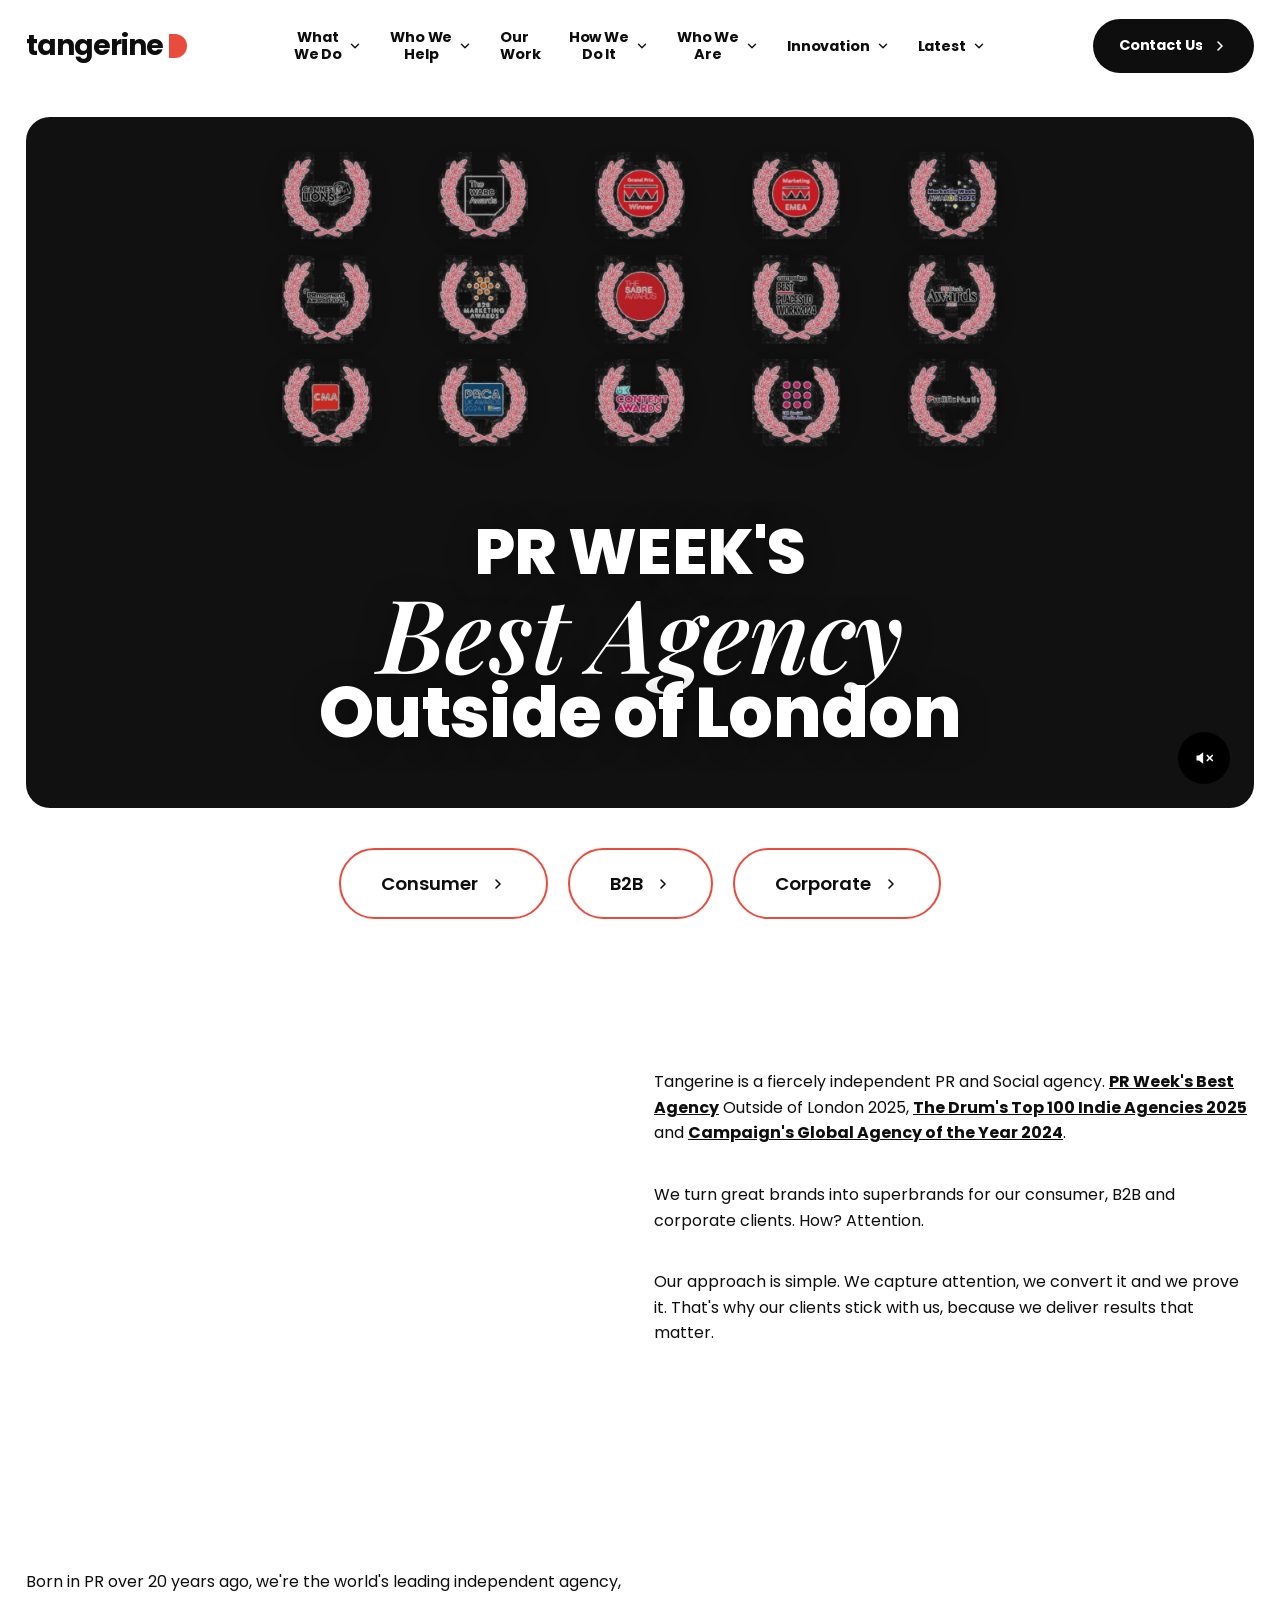
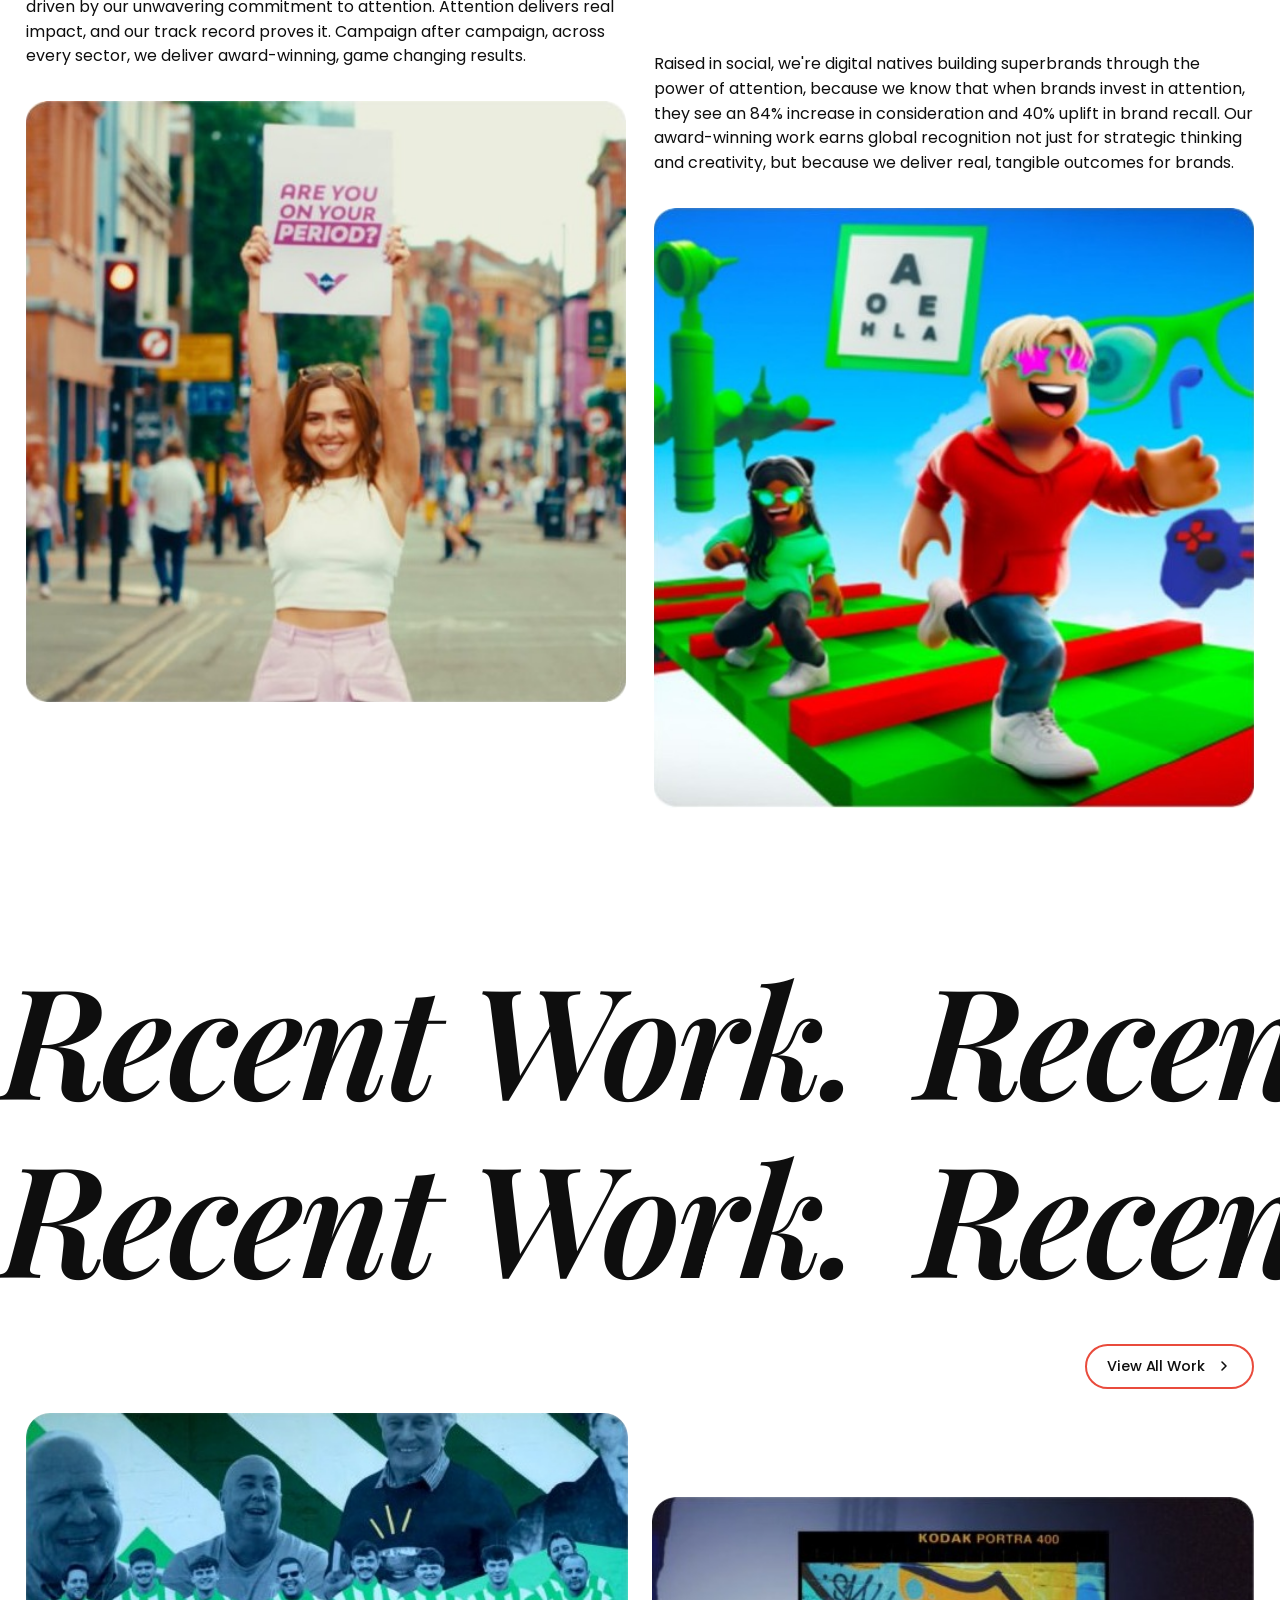
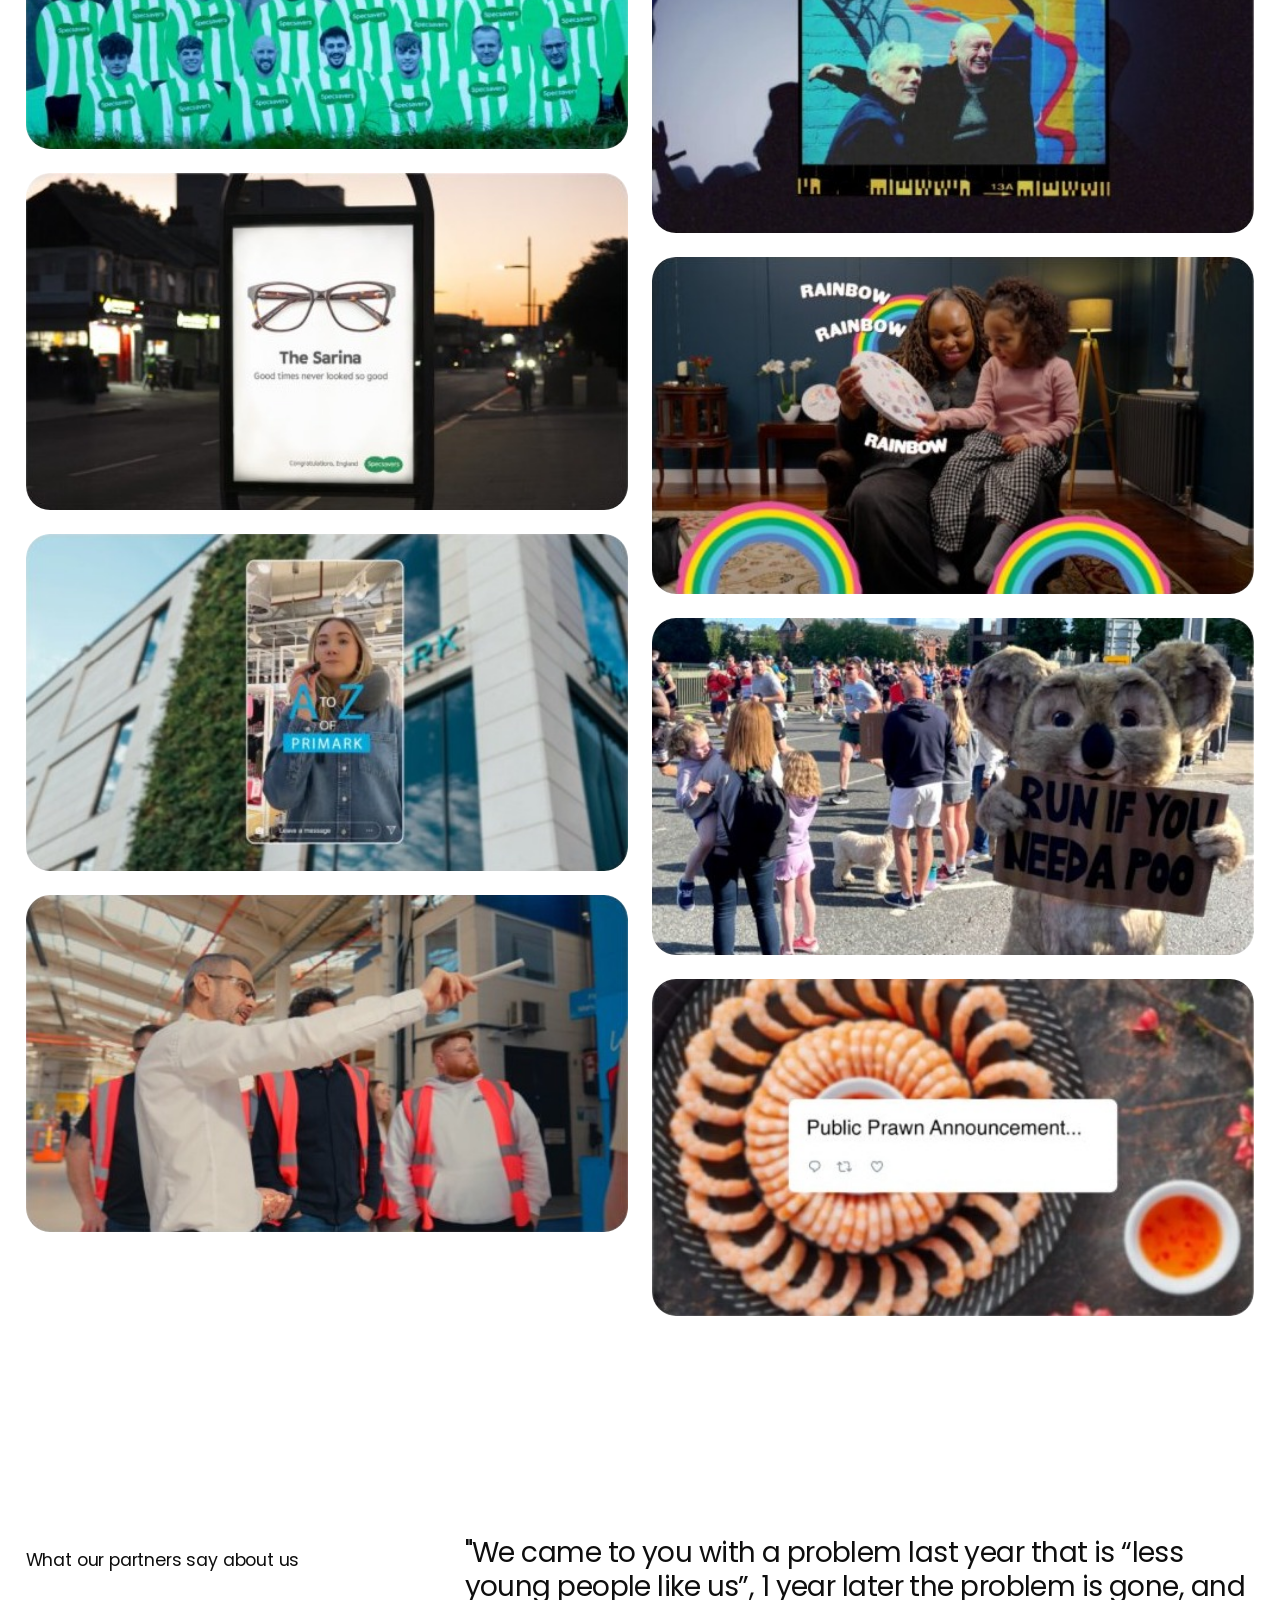
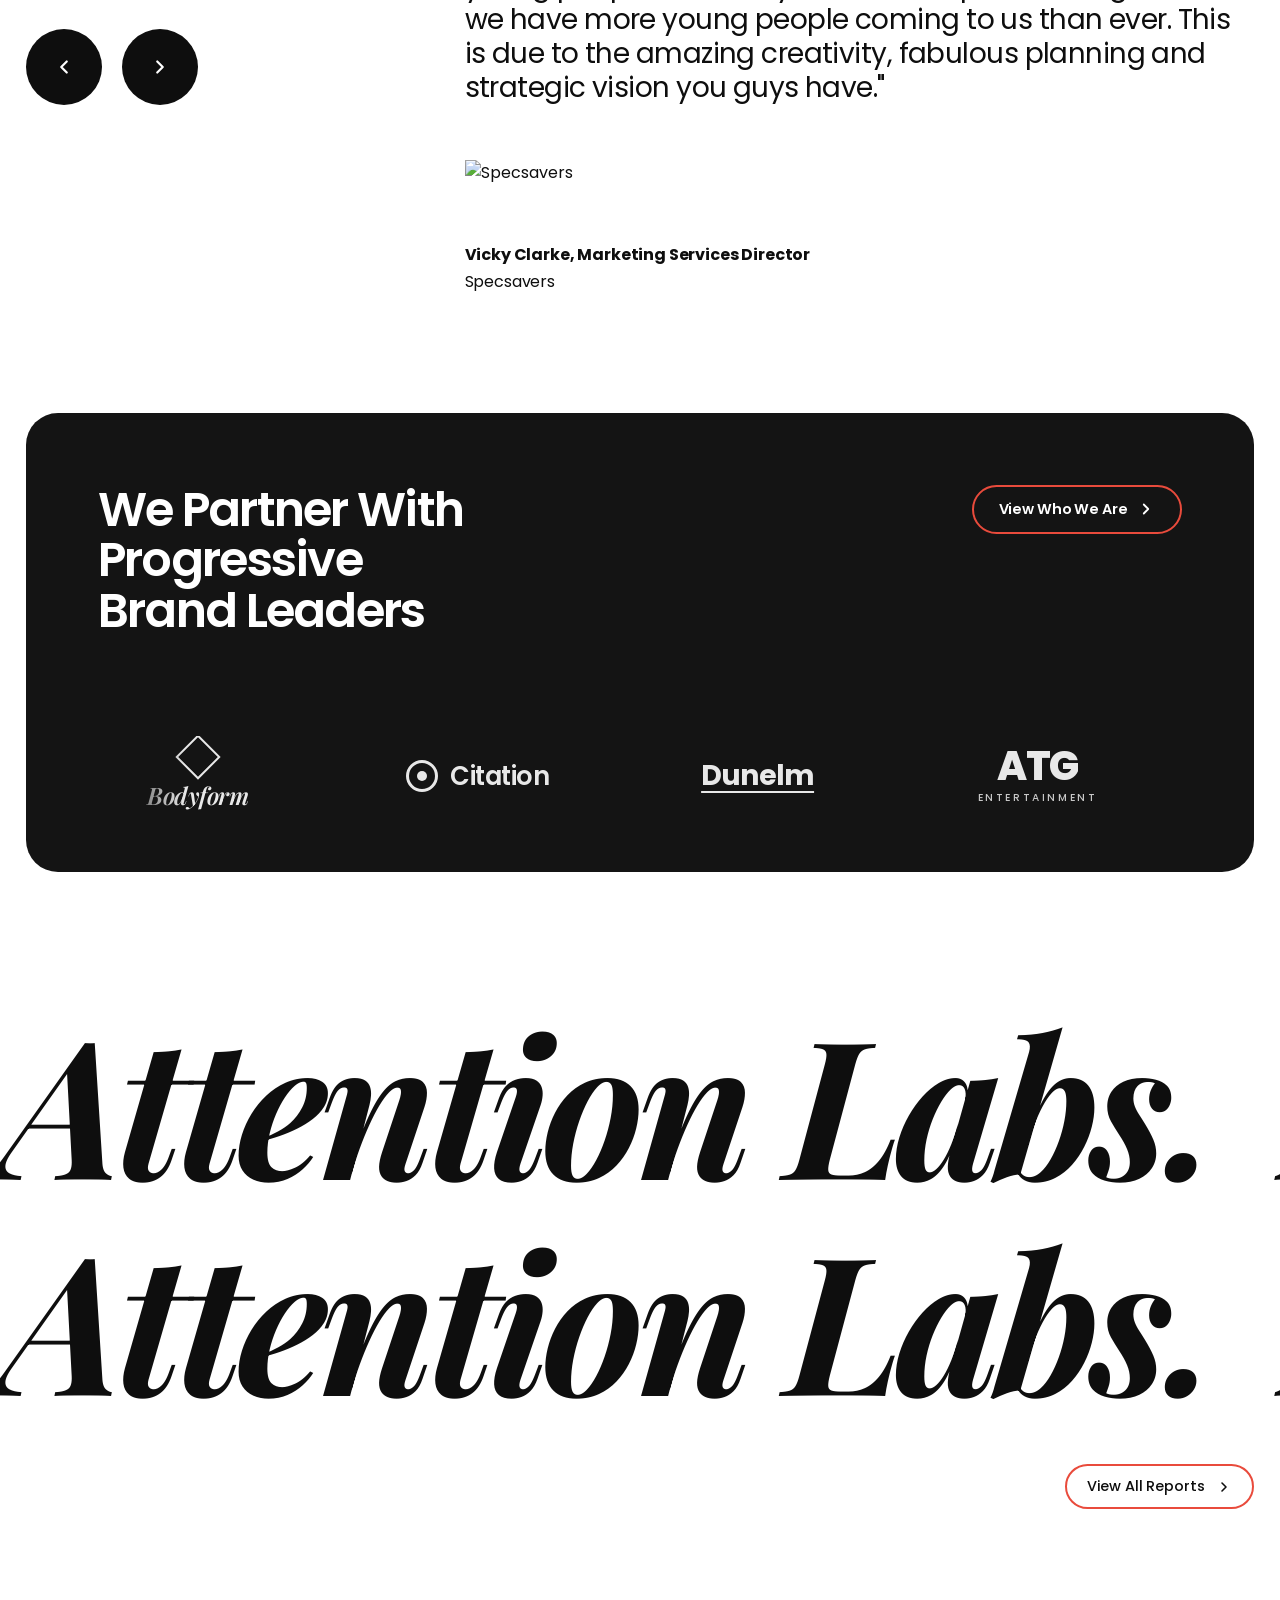
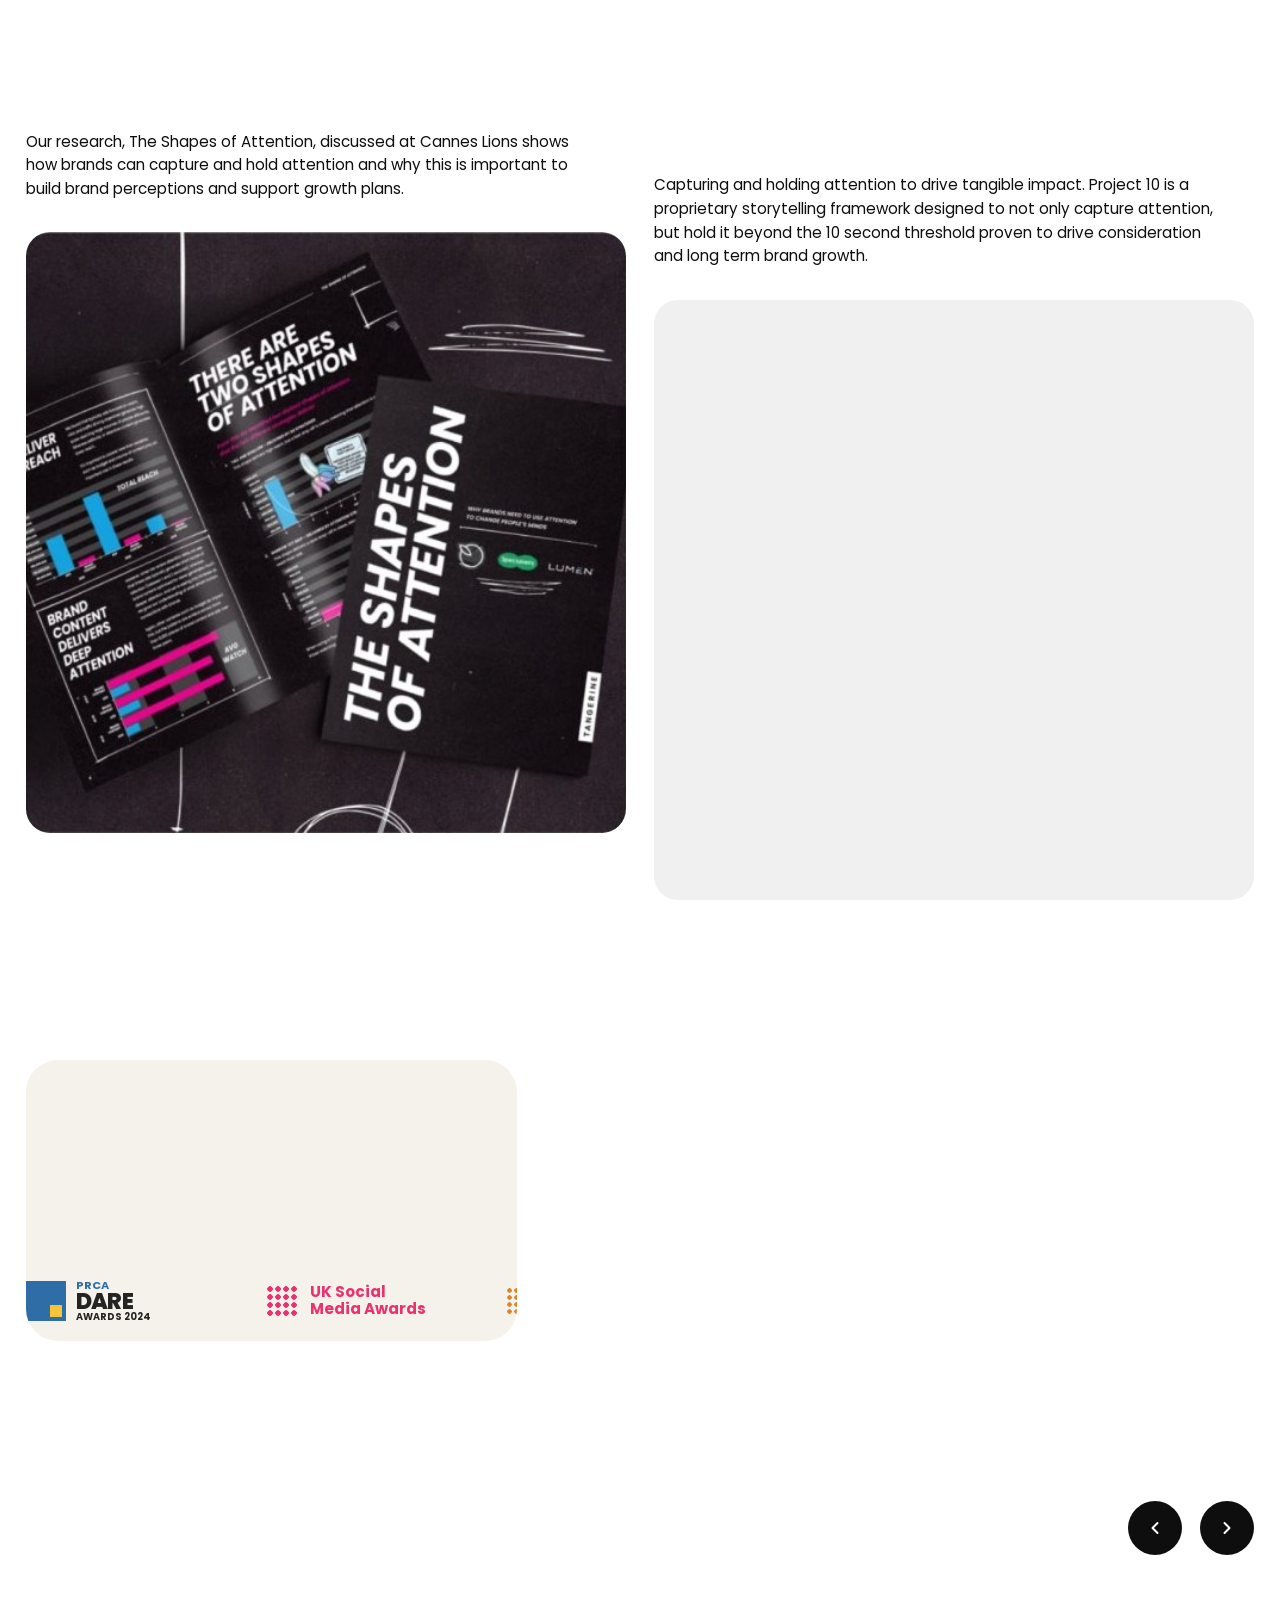
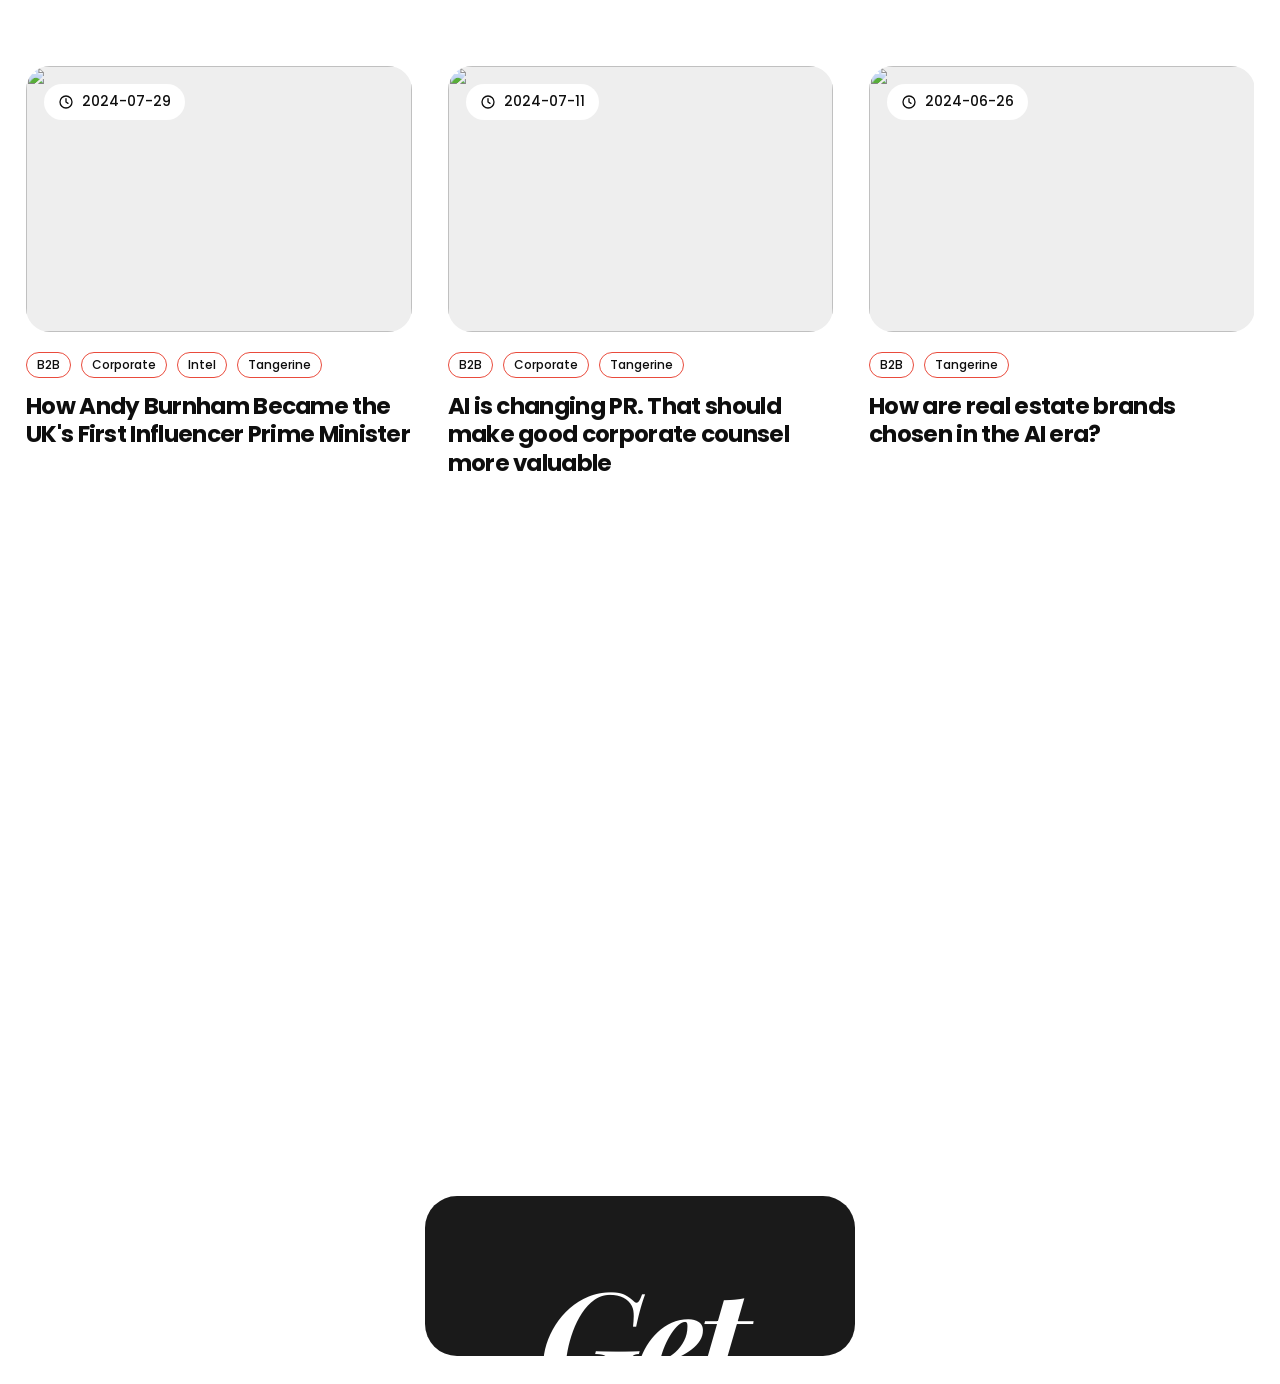
==== commit ab132493: "updated" ====
--- a/index.html
+++ b/index.html
@@ -38,7 +38,7 @@
               <div class="mega-inner">
                 <h2 class="mega-title">What We Do</h2>
                 <ul class="mega-list">
-                  <li><a href="#" class="mega-link"><span>PR</span></a></li>
+                  <li><a href="pr.html" class="mega-link" style="border-top: 2px solid var(--divider);"><span>PR</span></a></li>
                   <li><a href="#" class="mega-link"><span>Social Media</span></a></li>
                 </ul>
               </div>
@@ -56,9 +56,8 @@
               <div class="mega-inner">
                 <h2 class="mega-title">Who We Help</h2>
                 <ul class="mega-list">
-                  <li><a href="#" class="mega-link"><span>Consumer Brands</span></a></li>
-                  <li><a href="#" class="mega-link"><span>B2B</span></a></li>
-                  <li><a href="#" class="mega-link"><span>Corporate</span></a></li>
+                  <li><a href="#" class="mega-link" style="border-top: 2px solid var(--divider);"><span>B2B</span></a></li>
+                  <li><a href="#" class="mega-link"><span>Ecommerce</span></a></li>
                 </ul>
               </div>
             </div>
@@ -79,10 +78,14 @@
               <div class="mega-inner">
                 <h2 class="mega-title">How We Do It</h2>
                 <ul class="mega-list">
-                  <li><a href="#" class="mega-link"><span>Attention</span></a></li>
-                  <li><a href="#" class="mega-link"><span>Strategy</span></a></li>
+                  <li><a href="#" class="mega-link" style="border-top: 2px solid var(--divider);"><span>Strategy</span></a></li>
                   <li><a href="#" class="mega-link"><span>Creative</span></a></li>
-                  <li><a href="#" class="mega-link"><span>Insight</span></a></li>
+                  <li><a href="#" class="mega-link"><span>Studio</span></a></li>
+                  <li><a href="#" class="mega-link"><span>Media</span></a></li>
+                  <li><a href="#" class="mega-link"><span>Digital</span></a></li>
+                  <li><a href="#" class="mega-link"><span>Communities</span></a></li>
+                  <li><a href="#" class="mega-link"><span>Innovation</span></a></li>
+                  <li><a href="#" class="mega-link"><span>Influencer</span></a></li>
                 </ul>
               </div>
             </div>
@@ -99,7 +102,7 @@
               <div class="mega-inner">
                 <h2 class="mega-title">Who We Are</h2>
                 <ul class="mega-list">
-                  <li><a href="#" class="mega-link"><span>Our Story</span></a></li>
+                  <li><a href="#" class="mega-link" style="border-top: 2px solid var(--divider);"><span>Our Story</span></a></li>
                   <li><a href="#" class="mega-link"><span>Team</span></a></li>
                   <li><a href="#" class="mega-link"><span>Culture</span></a></li>
                   <li><a href="#" class="mega-link"><span>Careers</span></a></li>
@@ -119,7 +122,7 @@
               <div class="mega-inner">
                 <h2 class="mega-title">Innovation</h2>
                 <ul class="mega-list">
-                  <li><a href="#" class="mega-link"><span>Attention Labs</span></a></li>
+                  <li><a href="#" class="mega-link" style="border-top: 2px solid var(--divider);"><span>Attention Labs</span></a></li>
                   <li><a href="#" class="mega-link"><span>Research</span></a></li>
                   <li><a href="#" class="mega-link"><span>AI &amp; Tech</span></a></li>
                 </ul>
@@ -138,7 +141,7 @@
               <div class="mega-inner">
                 <h2 class="mega-title">Latest</h2>
                 <ul class="mega-list">
-                  <li><a href="#" class="mega-link"><span>News</span></a></li>
+                  <li><a href="#" class="mega-link" style="border-top: 2px solid var(--divider);"><span>News</span></a></li>
                   <li><a href="#" class="mega-link"><span>Insights</span></a></li>
                   <li><a href="#" class="mega-link"><span>Awards</span></a></li>
                 </ul>
@@ -158,10 +161,100 @@
           <path d="M9 6l6 6-6 6" fill="none" stroke="currentColor" stroke-width="2.4" stroke-linecap="round" stroke-linejoin="round" />
         </svg>
       </a>
-
+<button class="menu-toggle" id="menuToggle" type="button" aria-label="Open menu" aria-expanded="false" aria-controls="mobileMenu">
+  <span></span>
+  <span></span>
+</button>
     </div>
   </header>
-
+<div class="mobile-menu" id="mobileMenu" aria-hidden="true">
+ 
+  <button class="mm-close" id="menuClose" type="button" aria-label="Close menu">
+    <svg viewBox="0 0 24 24" width="28" height="28">
+      <path d="M6 6l12 12M18 6L6 18" fill="none" stroke="currentColor" stroke-width="2.4" stroke-linecap="round" />
+    </svg>
+  </button>
+ 
+  <div class="mm-panels">
+ 
+    <!-- MAIN PANEL -->
+    <nav class="mm-panel is-active" data-panel="main" aria-label="Mobile">
+      <ul class="mm-list">
+        <li><a href="/" class="mm-link">Homepage</a></li>
+        <li><button type="button" class="mm-link mm-more" data-open="what">What We Do <svg viewBox="0 0 24 24" width="28" height="28"><path d="M9 5l7 7-7 7" fill="none" stroke="currentColor" stroke-width="2.6" stroke-linecap="round" stroke-linejoin="round" /></svg></button></li>
+        <li><button type="button" class="mm-link mm-more" data-open="help">Who We Help <svg viewBox="0 0 24 24" width="28" height="28"><path d="M9 5l7 7-7 7" fill="none" stroke="currentColor" stroke-width="2.6" stroke-linecap="round" stroke-linejoin="round" /></svg></button></li>
+        <li><a href="#" class="mm-link">Our Work</a></li>
+        <li><button type="button" class="mm-link mm-more" data-open="how">How We Do It <svg viewBox="0 0 24 24" width="28" height="28"><path d="M9 5l7 7-7 7" fill="none" stroke="currentColor" stroke-width="2.6" stroke-linecap="round" stroke-linejoin="round" /></svg></button></li>
+        <li><button type="button" class="mm-link mm-more" data-open="who">Who We Are <svg viewBox="0 0 24 24" width="28" height="28"><path d="M9 5l7 7-7 7" fill="none" stroke="currentColor" stroke-width="2.6" stroke-linecap="round" stroke-linejoin="round" /></svg></button></li>
+        <li><button type="button" class="mm-link mm-more" data-open="innovation">Innovation <svg viewBox="0 0 24 24" width="28" height="28"><path d="M9 5l7 7-7 7" fill="none" stroke="currentColor" stroke-width="2.6" stroke-linecap="round" stroke-linejoin="round" /></svg></button></li>
+        <li><button type="button" class="mm-link mm-more" data-open="latest">Latest <svg viewBox="0 0 24 24" width="28" height="28"><path d="M9 5l7 7-7 7" fill="none" stroke="currentColor" stroke-width="2.6" stroke-linecap="round" stroke-linejoin="round" /></svg></button></li>
+      </ul>
+    </nav>
+ 
+    <!-- SUB PANELS -->
+    <nav class="mm-panel" data-panel="what">
+      <button type="button" class="mm-link mm-back"><svg viewBox="0 0 24 24" width="26" height="26"><path d="M15 5l-7 7 7 7" fill="none" stroke="currentColor" stroke-width="2.6" stroke-linecap="round" stroke-linejoin="round" /></svg> Back</button>
+      <ul class="mm-list">
+        <li><a href="pr.html" class="mm-link">PR</a></li>
+        <li><a href="#" class="mm-link">Social Media</a></li>
+      </ul>
+    </nav>
+ 
+    <nav class="mm-panel" data-panel="help">
+      <button type="button" class="mm-link mm-back"><svg viewBox="0 0 24 24" width="26" height="26"><path d="M15 5l-7 7 7 7" fill="none" stroke="currentColor" stroke-width="2.6" stroke-linecap="round" stroke-linejoin="round" /></svg> Back</button>
+      <ul class="mm-list">
+        <li><a href="#" class="mm-link">Consumer Brands</a></li>
+        <li><a href="#" class="mm-link">B2B</a></li>
+        <li><a href="#" class="mm-link">Corporate</a></li>
+      </ul>
+    </nav>
+ 
+    <nav class="mm-panel" data-panel="how">
+      <button type="button" class="mm-link mm-back"><svg viewBox="0 0 24 24" width="26" height="26"><path d="M15 5l-7 7 7 7" fill="none" stroke="currentColor" stroke-width="2.6" stroke-linecap="round" stroke-linejoin="round" /></svg> Back</button>
+      <ul class="mm-list">
+        <li><a href="#" class="mm-link">Attention</a></li>
+        <li><a href="#" class="mm-link">Strategy</a></li>
+        <li><a href="#" class="mm-link">Creative</a></li>
+        <li><a href="#" class="mm-link">Insight</a></li>
+      </ul>
+    </nav>
+ 
+    <nav class="mm-panel" data-panel="who">
+      <button type="button" class="mm-link mm-back"><svg viewBox="0 0 24 24" width="26" height="26"><path d="M15 5l-7 7 7 7" fill="none" stroke="currentColor" stroke-width="2.6" stroke-linecap="round" stroke-linejoin="round" /></svg> Back</button>
+      <ul class="mm-list">
+        <li><a href="#" class="mm-link">Our Story</a></li>
+        <li><a href="#" class="mm-link">Team</a></li>
+        <li><a href="#" class="mm-link">Culture</a></li>
+        <li><a href="#" class="mm-link">Careers</a></li>
+      </ul>
+    </nav>
+ 
+    <nav class="mm-panel" data-panel="innovation">
+      <button type="button" class="mm-link mm-back"><svg viewBox="0 0 24 24" width="26" height="26"><path d="M15 5l-7 7 7 7" fill="none" stroke="currentColor" stroke-width="2.6" stroke-linecap="round" stroke-linejoin="round" /></svg> Back</button>
+      <ul class="mm-list">
+        <li><a href="#" class="mm-link">Attention Labs</a></li>
+        <li><a href="#" class="mm-link">Research</a></li>
+        <li><a href="#" class="mm-link">AI &amp; Tech</a></li>
+      </ul>
+    </nav>
+ 
+    <nav class="mm-panel" data-panel="latest">
+      <button type="button" class="mm-link mm-back"><svg viewBox="0 0 24 24" width="26" height="26"><path d="M15 5l-7 7 7 7" fill="none" stroke="currentColor" stroke-width="2.6" stroke-linecap="round" stroke-linejoin="round" /></svg> Back</button>
+      <ul class="mm-list">
+        <li><a href="#" class="mm-link">News</a></li>
+        <li><a href="#" class="mm-link">Insights</a></li>
+        <li><a href="#" class="mm-link">Awards</a></li>
+      </ul>
+    </nav>
+ 
+  </div>
+ 
+  <div class="mm-footer">
+    <a href="#" class="mm-contact">Contact Us</a>
+  </div>
+ 
+</div>
+ 
   <!-- ============ MAIN ============ -->
   <main>
 
@@ -187,10 +280,21 @@
         </div>
 
         <div class="hero-awards" aria-hidden="true">
-          <img src="https://www.tangerinecomms.com/wp-content/uploads/2025/03/Cannes-Lions-2025.png" alt="" class="hero-award" />
-          <img src="https://www.tangerinecomms.com/wp-content/uploads/2025/03/The-WARC-Awards-2025.png" alt="" class="hero-award" />
-          <img src="https://www.tangerinecomms.com/wp-content/uploads/2025/03/Grand-Prix-Winner.png" alt="" class="hero-award" />
-          <img src="https://www.tangerinecomms.com/wp-content/uploads/2025/03/Marketing-Week-Awards-2025.png" alt="" class="hero-award" />
+          <img src="images/award-1.png" alt="" class="hero-award" />
+          <img src="images/award-2.png" alt="" class="hero-award" />
+          <img src="images/award-3.png" alt="" class="hero-award" />
+          <img src="images/award-4.png" alt="" class="hero-award" />
+          <img src="images/award-5.png" alt="" class="hero-award" />
+          <img src="images/award-6.png" alt="" class="hero-award" />
+          <img src="images/award-7.png" alt="" class="hero-award" />
+          <img src="images/award-8.png" alt="" class="hero-award" />
+          <img src="images/award-9.png" alt="" class="hero-award" />
+          <img src="images/award-10.png" alt="" class="hero-award" />
+          <img src="images/award-11.png" alt="" class="hero-award" />
+          <img src="images/award-12.png" alt="" class="hero-award" />
+          <img src="images/award-13.png" alt="" class="hero-award" />
+          <img src="images/award-14.png" alt="" class="hero-award" />
+          <img src="images/award-15.png" alt="" class="hero-award" />
         </div>
 
         <button class="mute-toggle" type="button" aria-label="Toggle sound">
@@ -274,7 +378,7 @@
             changing results.
           </p>
           <a href="#" class="service-image">
-            <img src="https://www.tangerinecomms.com/wp-content/uploads/2024/09/Artboard-1-1000x0-c-default.jpg" alt="PR campaign" />
+            <img src="images/pr.jpg" alt="PR campaign" />
             <div class="service-overlay">
               <div class="service-marquee">
                 <span class="marquee-text">Discover PR</span>
@@ -303,7 +407,7 @@
             real, tangible outcomes for brands.
           </p>
           <a href="#" class="service-image">
-            <img src="https://www.tangerinecomms.com/wp-content/uploads/2024/09/Roblox-1-1000x0-c-default.jpg" alt="Social campaign" />
+            <img src="images/social.jpg" alt="Social campaign" />
             <div class="service-overlay">
               <div class="service-marquee">
                 <span class="marquee-text">Discover Social</span>
@@ -362,8 +466,8 @@
 
         <div class="work-col work-col-left">
 
-          <a href="#" class="work-card work-card-tall">
-            <img src="https://www.tangerinecomms.com/wp-content/uploads/2024/09/Artboard-1-1000x0-c-default.jpg" alt="Project" />
+          <a href="#" class="work-card work-card-short">
+            <img src="images/work-1.jpg" alt="Project" />
             <div class="work-overlay">
               <div class="work-marquee">
                 <span class="marquee-text">View Project</span>
@@ -377,8 +481,8 @@
             <span class="work-badge">Specsavers</span>
           </a>
 
-          <a href="#" class="work-card work-card-tall">
-            <img src="https://www.tangerinecomms.com/wp-content/uploads/2024/09/Roblox-1-1000x0-c-default.jpg" alt="Project" />
+          <a href="#" class="work-card work-card-short">
+            <img src="images/work-3.jpg" alt="Project" />
             <div class="work-overlay">
               <div class="work-marquee">
                 <span class="marquee-text">View Project</span>
@@ -389,15 +493,26 @@
                 <span class="marquee-mark" aria-hidden="true"></span>
               </div>
             </div>
+            <span class="work-badge">Specsavers</span>
+          </a>
+
+          <a href="#" class="work-card work-card-short">
+            <img src="images/work-5.jpg" alt="Project" />
+            <div class="work-overlay">
+              <div class="work-marquee">
+                <span class="marquee-text">View Project</span>
+                <span class="marquee-mark" aria-hidden="true"></span>
+                <span class="marquee-text">View Project</span>
+                <span class="marquee-mark" aria-hidden="true"></span>
+                <span class="marquee-text">View Project</span>
+                <span class="marquee-mark" aria-hidden="true"></span>
+              </div>
+            </div>
             <span class="work-badge">Primark</span>
           </a>
 
-        </div>
-
-        <div class="work-col work-col-right">
-
           <a href="#" class="work-card work-card-short">
-            <img src="https://www.tangerinecomms.com/wp-content/uploads/2024/09/Artboard-1-1000x0-c-default.jpg" alt="Project" />
+            <img src="images/work-7.jpg" alt="Project" />
             <div class="work-overlay">
               <div class="work-marquee">
                 <span class="marquee-text">View Project</span>
@@ -408,26 +523,60 @@
                 <span class="marquee-mark" aria-hidden="true"></span>
               </div>
             </div>
+            <span class="work-badge">Topcon</span>
+          </a>
+
+        </div>
+
+        <div class="work-col work-col-right">
+
+          <a href="#" class="work-card work-card-short">
+            <img src="images/work-2.jpg" alt="Project" />
+            <div class="work-overlay">
+              <div class="work-marquee">
+                <span class="marquee-text">View Project</span>
+                <span class="marquee-mark" aria-hidden="true"></span>
+                <span class="marquee-text">View Project</span>
+                <span class="marquee-mark" aria-hidden="true"></span>
+                <span class="marquee-text">View Project</span>
+                <span class="marquee-mark" aria-hidden="true"></span>
+              </div>
+            </div>
+            <span class="work-badge">Specsavers</span>
+          </a>
+
+          <a href="#" class="work-card work-card-short">
+            <img src="images/work-4.jpg" alt="Project" />
+            <div class="work-overlay">
+              <div class="work-marquee">
+                <span class="marquee-text">View Project</span>
+                <span class="marquee-mark" aria-hidden="true"></span>
+                <span class="marquee-text">View Project</span>
+                <span class="marquee-mark" aria-hidden="true"></span>
+                <span class="marquee-text">View Project</span>
+                <span class="marquee-mark" aria-hidden="true"></span>
+              </div>
+            </div>
+            <span class="work-badge">Rainbow</span>
+          </a>
+
+          <a href="#" class="work-card work-card-short">
+            <img src="images/work-6.jpg" alt="Project" />
+            <div class="work-overlay">
+              <div class="work-marquee">
+                <span class="marquee-text">View Project</span>
+                <span class="marquee-mark" aria-hidden="true"></span>
+                <span class="marquee-text">View Project</span>
+                <span class="marquee-mark" aria-hidden="true"></span>
+                <span class="marquee-text">View Project</span>
+                <span class="marquee-mark" aria-hidden="true"></span>
+              </div>
+            </div>
             <span class="work-badge">TENA Men</span>
           </a>
 
           <a href="#" class="work-card work-card-short">
-            <img src="https://www.tangerinecomms.com/wp-content/uploads/2024/09/Roblox-1-1000x0-c-default.jpg" alt="Project" />
-            <div class="work-overlay">
-              <div class="work-marquee">
-                <span class="marquee-text">View Project</span>
-                <span class="marquee-mark" aria-hidden="true"></span>
-                <span class="marquee-text">View Project</span>
-                <span class="marquee-mark" aria-hidden="true"></span>
-                <span class="marquee-text">View Project</span>
-                <span class="marquee-mark" aria-hidden="true"></span>
-              </div>
-            </div>
-            <span class="work-badge">Rainbow</span>
-          </a>
-
-          <a href="#" class="work-card work-card-short">
-            <img src="https://www.tangerinecomms.com/wp-content/uploads/2024/09/Artboard-1-1000x0-c-default.jpg" alt="Project" />
+            <img src="images/work-8.jpg" alt="Project" />
             <div class="work-overlay">
               <div class="work-marquee">
                 <span class="marquee-text">View Project</span>
@@ -472,14 +621,12 @@
 
             <div class="testimonial-slide is-active">
               <blockquote class="testimonial-quote">
-                "I trust Tangerine completely. They get our business and they
-                approach PR and Social in a genuinely progressive way. The
-                results speak for themselves."
+                "We came to you with a problem last year that is “less young people like us”, 1 year later the problem is gone, and we have more young people coming to us than ever. This is due to the amazing creativity, fabulous planning and strategic vision you guys have."
               </blockquote>
 
               <div class="testimonial-attribution">
                 <img src="https://upload.wikimedia.org/wikipedia/commons/thumb/8/84/Specsavers_Logo.svg/320px-Specsavers_Logo.svg.png" alt="Specsavers" class="testimonial-logo" />
-                <p class="testimonial-name">Lisa Hale, Head of Brand Activation, Social and PR</p>
+                <p class="testimonial-name">Vicky Clarke, Marketing Services Director</p>
                 <p class="testimonial-company">Specsavers</p>
               </div>
             </div>
@@ -654,7 +801,7 @@
           </p>
 
           <a href="#" class="shape-visual shape-visual-image">
-            <img src="https://www.tangerinecomms.com/wp-content/uploads/2024/09/Artboard-1-1000x0-c-default.jpg" alt="Shapes of Attention" />
+            <img src="images/shapes.jpg" alt="Shapes of Attention" />
             <div class="shape-overlay">
               <div class="work-marquee">
                 <span class="marquee-text">View Report</span>
@@ -864,7 +1011,6 @@
 
       </div>
     </section>
-<!-- ===== PASTE 1: inside <main>, after the .awards section ===== -->
 
 <!-- BLOG SLIDER -->
 <section class="blog">
@@ -898,8 +1044,13 @@
             <img src="https://www.tangerinecomms.com/wp-content/uploads/2024/09/Artboard-1-1000x0-c-default.jpg" alt="" />
             <span class="blog-date"><svg viewBox="0 0 24 24" width="16" height="16"><circle cx="12" cy="12" r="9" fill="none" stroke="currentColor" stroke-width="2"/><path d="M12 7v5l3 2" fill="none" stroke="currentColor" stroke-width="2" stroke-linecap="round"/></svg>2024-07-29</span>
           </div>
-          <span class="blog-tag">Awards</span>
-          <h3 class="blog-card-title">Tangerine Communications receives a double win at the UK Content Awards</h3>
+          <div class="tag">
+          <span class="blog-tag">B2B</span>
+           <span class="blog-tag">Corporate</span>
+            <span class="blog-tag">Intel</span>
+             <span class="blog-tag">Tangerine</span>
+             </div>
+          <h3 class="blog-card-title">How Andy Burnham Became the UK's First Influencer Prime Minister</h3>
         </a>
 
         <a href="#" class="blog-card">
@@ -907,8 +1058,12 @@
             <img src="https://www.tangerinecomms.com/wp-content/uploads/2024/09/Roblox-1-1000x0-c-default.jpg" alt="" />
             <span class="blog-date"><svg viewBox="0 0 24 24" width="16" height="16"><circle cx="12" cy="12" r="9" fill="none" stroke="currentColor" stroke-width="2"/><path d="M12 7v5l3 2" fill="none" stroke="currentColor" stroke-width="2" stroke-linecap="round"/></svg>2024-07-11</span>
           </div>
-          <span class="blog-tag">Intel</span>
-          <h3 class="blog-card-title">MAD//FEST debrief: learnings for PR and social</h3>
+          <div class="tag">
+          <span class="blog-tag">B2B</span>
+           <span class="blog-tag">Corporate</span>
+            <span class="blog-tag">Tangerine</span>
+            </div>
+          <h3 class="blog-card-title">AI is changing PR. That should make good corporate counsel more valuable </h3>
         </a>
 
         <a href="#" class="blog-card">
@@ -916,8 +1071,11 @@
             <img src="https://www.tangerinecomms.com/wp-content/uploads/2024/09/Artboard-1-1000x0-c-default.jpg" alt="" />
             <span class="blog-date"><svg viewBox="0 0 24 24" width="16" height="16"><circle cx="12" cy="12" r="9" fill="none" stroke="currentColor" stroke-width="2"/><path d="M12 7v5l3 2" fill="none" stroke="currentColor" stroke-width="2" stroke-linecap="round"/></svg>2024-06-26</span>
           </div>
-          <span class="blog-tag">Intel</span>
-          <h3 class="blog-card-title">Key takeaways from Cannes</h3>
+          <div class="tag">
+          <span class="blog-tag">B2B</span>
+           <span class="blog-tag">Tangerine</span>
+           </div>
+          <h3 class="blog-card-title">How are real estate brands chosen in the AI era?</h3>
         </a>
 
         <a href="#" class="blog-card">
@@ -954,7 +1112,10 @@
 </section>
 
 
-<!-- ===== PASTE 2: right after </main> ===== -->
+
+
+
+  </main>
 
 <footer class="site-footer" id="siteFooter">
   <div class="footer-box" id="footerBox">
@@ -1001,7 +1162,6 @@
     </div>
   </div>
 </footer>
-  </main>
 
   <!-- ============ SCRIPTS ============ -->
   <script>
@@ -1220,6 +1380,60 @@
   }, { threshold: 0.25 }).observe(footer);
 })();
 
+// ---- Mobile menu: open / close / sub-panels ----
+(function () {
+  const toggle = document.getElementById('menuToggle');
+  const menu = document.getElementById('mobileMenu');
+  const closeBtn = document.getElementById('menuClose');
+  if (!toggle || !menu || !closeBtn) return;
+
+  const panels = menu.querySelectorAll('.mm-panel');
+
+  function showPanel(name) {
+    panels.forEach(p => p.classList.toggle('is-active', p.dataset.panel === name));
+  }
+
+  function openMenu() {
+    showPanel('main');
+    menu.classList.add('is-open');
+    menu.setAttribute('aria-hidden', 'false');
+    toggle.setAttribute('aria-expanded', 'true');
+    document.body.classList.add('menu-open');
+  }
+
+  function closeMenu() {
+    menu.classList.remove('is-open');
+    menu.setAttribute('aria-hidden', 'true');
+    toggle.setAttribute('aria-expanded', 'false');
+    document.body.classList.remove('menu-open');
+  }
+
+  toggle.addEventListener('click', openMenu);
+  closeBtn.addEventListener('click', closeMenu);
+
+  // arrow rows open their sub-panel
+  menu.querySelectorAll('[data-open]').forEach(btn => {
+    btn.addEventListener('click', () => showPanel(btn.dataset.open));
+  });
+
+  // Back buttons return to the main list
+  menu.querySelectorAll('.mm-back').forEach(btn => {
+    btn.addEventListener('click', () => showPanel('main'));
+  });
+
+  // tapping a real link closes the menu
+  menu.querySelectorAll('a').forEach(a => a.addEventListener('click', closeMenu));
+
+  // Esc closes
+  document.addEventListener('keydown', e => {
+    if (e.key === 'Escape' && menu.classList.contains('is-open')) closeMenu();
+  });
+
+  // resizing up to desktop closes it
+  window.addEventListener('resize', () => {
+    if (window.innerWidth > 1024) closeMenu();
+  });
+})();
   </script>
 
 </body>
--- a/styles.css
+++ b/styles.css
@@ -158,7 +158,7 @@
    ============================ */
 .mega-menu {
   position: absolute;
-  top: 100%;
+  top: 101%;
   left: 0;
   right: 0;
   padding: 8px 24px 24px;
@@ -186,10 +186,10 @@
 
 .mega-inner {
   background: var(--panel-bg);
+  padding: 30px 30px;
   border-radius: 24px;
   box-shadow: 0 20px 60px rgba(0, 0, 0, 0.08), 0 4px 12px rgba(0, 0, 0, 0.04);
-  padding: 60px 64px;
-  max-width: 1500px;
+  max-width: 1200px;
   margin: 0 auto;
   display: grid;
   grid-template-columns: 1fr 1fr;
@@ -198,8 +198,8 @@
 }
 
 .mega-title {
-  font-size: clamp(2.75rem, 5vw, 4.5rem);
-  font-weight: 800;
+  font-size: clamp(1.75rem, 5vw, 3.5rem);
+  font-weight: 600;
   letter-spacing: -0.035em;
   line-height: 1;
   color: var(--ink);
@@ -211,14 +211,16 @@
   flex-direction: column;
 }
 
+
+
 .mega-list li {
-  border-bottom: 1.5px solid var(--divider);
+  border-bottom: 2px solid var(--divider);
 }
 
 .mega-link {
   display: block;
-  padding: 22px 4px;
-  font-size: clamp(1.5rem, 2.4vw, 2rem);
+  padding: 4px;
+  font-size: clamp(0.5rem, 2.4vw, 1.5rem);
   font-weight: 600;
   letter-spacing: -0.02em;
   text-decoration: none;
@@ -1110,7 +1112,7 @@
 .partners-top {
   display: grid;
   grid-template-columns: 1fr auto;
-  gap: 60px;
+  gap: 50px;
   align-items: start;
   margin-bottom: 100px;
 }
@@ -1833,8 +1835,8 @@
 }
 
 .blog-title {
-  font-size: clamp(2.25rem, 4.5vw, 3.75rem);
-  font-weight: 700;
+  font-size: clamp(1.25rem, 4.5vw, 2.75rem);
+  font-weight: 600;
   letter-spacing: -0.045em;
   line-height: 1.1;
   color: var(--ink);
@@ -1856,7 +1858,7 @@
   display: inline-flex;
   align-items: center;
   gap: 12px;
-  padding: 16px 28px;
+  padding: 13px 25px;
   border: 2px solid var(--accent);
   border-radius: 999px;
   color: var(--ink);
@@ -1943,9 +1945,17 @@
   transform: translateY(0);
 }
 
-.blog.in-view .blog-card:nth-child(3n+1) { transition-delay: 0.25s; }
-.blog.in-view .blog-card:nth-child(3n+2) { transition-delay: 0.40s; }
-.blog.in-view .blog-card:nth-child(3n+3) { transition-delay: 0.55s; }
+.blog.in-view .blog-card:nth-child(3n+1) {
+  transition-delay: 0.25s;
+}
+
+.blog.in-view .blog-card:nth-child(3n+2) {
+  transition-delay: 0.40s;
+}
+
+.blog.in-view .blog-card:nth-child(3n+3) {
+  transition-delay: 0.55s;
+}
 
 .blog-img {
   position: relative;
@@ -1983,6 +1993,11 @@
   font-weight: 500;
 }
 
+.tag {
+  display: flex;
+  gap: 10px
+}
+
 .blog-tag {
   border: 1.5px solid var(--accent);
   border-radius: 999px;
@@ -2004,8 +2019,7 @@
    ============================ */
 .site-footer {
   padding: 0 28px 28px;
-  /* reserves the final height so layout never jumps (set by JS) */
-  min-height: var(--footer-h, 700px);
+  min-height: var(--footer-h, 500px);
   display: flex;
   align-items: flex-end;
   justify-content: center;
@@ -2047,7 +2061,7 @@
   font-family: 'Playfair Display', Georgia, serif;
   font-style: italic;
   font-weight: 700;
-  font-size: clamp(3.5rem, 11vw, 10rem);
+  font-size: clamp(4.5rem, 11vw, 10rem);
   letter-spacing: -0.04em;
   line-height: 1;
   text-align: center;
@@ -2062,7 +2076,7 @@
   border-radius: 999px;
   color: #fff;
   text-decoration: none;
-  font-size: 0.8rem;
+  font-size: 0.9rem;
   font-weight: 600;
   transition: background 0.3s ease;
 }
@@ -2113,7 +2127,7 @@
 }
 
 .footer-col h4 {
-  font-size: 0.75rem;
+  font-size: 1rem;
   font-weight: 700;
   margin-bottom: 10px;
 }
@@ -2121,7 +2135,7 @@
 .footer-col a {
   color: #fff;
   text-decoration: none;
-  font-size: 0.8rem;
+  font-size: 1rem;
   font-weight: 500;
   transition: color 0.25s ease;
 }
@@ -2155,49 +2169,196 @@
   text-decoration: none;
 }
 
-/* ---- Responsive ---- */
-@media (max-width: 900px) {
-  .blog {
-    padding: 20px 20px 60px;
-    --gap: 20px;
-  }
-
-  .blog-arrow {
-    width: 44px;
-    height: 44px;
-  }
-
-  .site-footer {
-    padding: 0 12px 12px;
-  }
-
-  .footer-box {
-    border-radius: 24px;
-    width: 60%;
-  }
-
-  .footer-content {
-    padding: 48px 24px 24px;
-  }
-
-  .footer-grid {
-    grid-template-columns: 1fr 1fr;
-  }
-
-  .footer-socials {
-    grid-column: 1 / -1;
-    flex-direction: row;
-    flex-wrap: wrap;
-    max-width: none;
-  }
-
-  .footer-socials .footer-pill {
-    padding: 12px 20px;
-  }
-
-  .footer-bottom {
-    flex-direction: column;
-    align-items: flex-start;
+/* ==========================================================
+   22. MOBILE MENU + FULL RESPONSIVE PASS  (paste at very bottom)
+   ========================================================== */
+
+/* never allow sideways scroll (clip keeps the sticky header working) */
+body {
+  overflow-x: clip;
+}
+
+img,
+video,
+svg {
+  max-width: 100%;
+}
+
+/* ---- Hamburger button (hidden on desktop) ---- */
+.menu-toggle {
+  display: none;
+  width: 56px;
+  height: 56px;
+  border-radius: 50%;
+  border: 0;
+  background: var(--ink);
+  cursor: pointer;
+  flex-direction: column;
+  align-items: center;
+  justify-content: center;
+  gap: 7px;
+  flex-shrink: 0;
+  transition: transform 0.3s ease;
+}
+
+.menu-toggle:active {
+  transform: scale(0.94);
+}
+
+.menu-toggle span {
+  display: block;
+  width: 24px;
+  height: 3px;
+  border-radius: 3px;
+  background: #fff;
+}
+
+/* ---- Full-screen mobile menu ---- */
+.mobile-menu {
+  position: fixed;
+  inset: 0;
+  z-index: 300;
+  background: #141414;
+  color: #fff;
+  display: flex;
+  flex-direction: column;
+  visibility: hidden;
+  opacity: 0;
+  pointer-events: none;
+  transition: opacity 0.35s ease, visibility 0s linear 0.35s;
+}
+
+.mobile-menu.is-open {
+  pointer-events: auto;
+  visibility: visible;
+  opacity: 1;
+  transition: opacity 0.35s ease, visibility 0s;
+}
+
+body.menu-open {
+  overflow: hidden;
+}
+
+.mm-close {
+  position: absolute;
+  top: 24px;
+  right: 24px;
+  z-index: 3;
+  width: 64px;
+  height: 64px;
+  border-radius: 50%;
+  border: 0;
+  background: #fff;
+  color: #141414;
+  cursor: pointer;
+  display: flex;
+  align-items: center;
+  justify-content: center;
+  transition: transform 0.3s ease;
+}
+
+.mm-close:hover {
+  transform: rotate(90deg);
+}
+
+.mm-panels {
+  position: relative;
+  flex: 1;
+  min-height: 0;
+}
+
+.mm-panel {
+  position: absolute;
+  inset: 0;
+  overflow-y: auto;
+  padding: 110px 24px 24px;
+  visibility: hidden;
+  opacity: 0;
+  transform: translateX(32px);
+  transition:
+    opacity 0.35s ease,
+    transform 0.45s cubic-bezier(0.22, 1, 0.36, 1),
+    visibility 0s linear 0.45s;
+}
+
+.mobile-menu.is-open .mm-panel.is-active {
+  visibility: visible;
+  opacity: 1;
+  transform: translateX(0);
+  transition:
+    opacity 0.35s ease 0.08s,
+    transform 0.45s cubic-bezier(0.22, 1, 0.36, 1) 0.08s,
+    visibility 0s;
+}
+
+.mm-list {
+  list-style: none;
+}
+
+.mm-link {
+  display: flex;
+  align-items: center;
+  justify-content: space-between;
+  width: 100%;
+  padding: 8px 0;
+  background: none;
+  border: 0;
+  color: #fff;
+  font-family: inherit;
+  font-size: clamp(1.9rem, 9vw, 3rem);
+  font-weight: 700;
+  letter-spacing: -0.04em;
+  line-height: 1.15;
+  text-align: left;
+  text-decoration: none;
+  cursor: pointer;
+  transition: color 0.25s ease;
+}
+
+.mm-link:hover {
+  color: var(--accent);
+}
+
+.mm-more svg {
+  flex-shrink: 0;
+}
+
+.mm-back {
+  justify-content: flex-start;
+  gap: 10px;
+}
+
+.mm-footer {
+  padding: 16px 24px 36px;
+  text-align: center;
+  flex-shrink: 0;
+}
+
+.mm-contact {
+  display: inline-flex;
+  align-items: center;
+  justify-content: center;
+  padding: 20px 42px;
+  border: 2px solid #fff;
+  border-radius: 999px;
+  color: #fff;
+  font-size: 1.1rem;
+  font-weight: 700;
+  text-decoration: none;
+  transition: background 0.3s ease, color 0.3s ease;
+}
+
+.mm-contact:hover {
+  background: #fff;
+  color: #141414;
+}
+
+/* desktop never sees the mobile menu */
+@media (min-width: 1025px) {
+
+  .mobile-menu,
+  .menu-toggle {
+    display: none !important;
   }
 }
 
@@ -2233,7 +2394,6 @@
   }
 
   .mega-inner {
-    padding: 48px;
     gap: 48px;
   }
 
@@ -2521,4 +2681,817 @@
     height: 60px;
     min-width: 140px;
   }
+}
+
+/* ---- Hamburger replaces nav on tablets + phones ---- */
+@media (max-width: 1024px) {
+
+  .main-nav,
+  .header-inner>.cta-button {
+    display: none;
+  }
+
+  .menu-toggle {
+    display: flex;
+  }
+
+  .header-inner {
+    justify-content: space-between;
+  }
+}
+
+/* ---- Tablet (<= 900px) extras ---- */
+@media (max-width: 900px) {
+
+  /* ---------- ROOT ---------- */
+  :root {
+    --header-pad: 20px;
+    --header-h: 72px;
+  }
+
+  /* ---------- HEADER ---------- */
+  .main-nav {
+    display: none;
+  }
+
+  .logo-text {
+    font-size: 1.5rem;
+  }
+
+  .logo-mark {
+    width: 15px;
+    height: 20px;
+  }
+
+  .cta-button {
+    padding: 14px 22px;
+    font-size: 0.85rem;
+  }
+
+  /* ---------- HERO ---------- */
+  .hero {
+    padding: 16px 20px 40px;
+  }
+
+  .hero-video {
+    border-radius: 16px;
+  }
+
+  .hero-awards {
+    top: 4%;
+    gap: 20px;
+    padding: 0 20px;
+  }
+
+  .hero-award {
+    width: 60px;
+  }
+
+  .mute-toggle {
+    width: 44px;
+    height: 44px;
+    bottom: 16px;
+    right: 16px;
+  }
+
+  .hero-pill {
+    padding: 14px 26px;
+    font-size: 1rem;
+  }
+
+  .hero-pills {
+    margin-top: 28px;
+    gap: 12px;
+  }
+
+  /* ---------- INTRO ---------- */
+  .intro {
+    padding: 60px 20px 80px;
+  }
+
+  .intro-inner {
+    grid-template-columns: 1fr;
+    gap: 40px;
+  }
+
+  .intro-heading {
+    font-size: clamp(2rem, 8vw, 2.5rem);
+  }
+
+  .intro-body {
+    gap: 24px;
+    padding-top: 0;
+  }
+
+  /* ---------- SERVICES ---------- */
+  .services {
+    padding: 60px 20px 60px;
+    margin-top: 0;
+  }
+
+  .services-inner {
+    grid-template-columns: 1fr;
+    gap: 60px;
+  }
+
+  .service-copy {
+    max-width: 100%;
+  }
+
+  .service-image {
+    aspect-ratio: 1 / 1;
+    max-width: 100%;
+  }
+
+  /* ---------- RECENT WORK MARQUEES ---------- */
+  .recent-work {
+    padding: 60px 0 20px;
+  }
+
+  .recent-track span {
+    font-size: clamp(3rem, 18vw, 5rem);
+  }
+
+  .recent-cta {
+    padding: 0 0 16px;
+  }
+
+  .recent-button {
+    padding: 14px 26px;
+    font-size: 0.9rem;
+  }
+
+  /* ---------- RECENT WORK GRID ---------- */
+  .work-grid {
+    padding: 0 20px 60px;
+  }
+
+  .work-grid-inner {
+    grid-template-columns: 1fr;
+    gap: 16px;
+  }
+
+  .work-col {
+    gap: 16px;
+  }
+
+  .work-card-tall,
+  .work-card-short {
+    aspect-ratio: 16 / 10;
+  }
+
+  /* Remove desktop offsets */
+  .work-col-right,
+  .service:nth-child(2),
+  .shape-card:nth-child(2) {
+    margin-top: 0;
+  }
+
+  /* ---------- TESTIMONIAL ---------- */
+  .testimonial {
+    padding: 60px 20px 80px;
+  }
+
+  .testimonial-inner {
+    grid-template-columns: 1fr;
+    gap: 40px;
+  }
+
+  .testimonial-side {
+    gap: 32px;
+    padding-top: 0;
+  }
+
+  .testimonial-label {
+    max-width: none;
+    font-size: 1.1rem;
+  }
+
+  .testimonial-arrow {
+    width: 56px;
+    height: 56px;
+  }
+
+  .testimonial-quote {
+    font-size: 1.25rem;
+  }
+
+  .testimonial-slide {
+    gap: 32px;
+  }
+
+  .testimonial-logo {
+    height: 44px;
+    margin-bottom: 12px;
+  }
+
+  /* ---------- PARTNERS — "We Partner With..." ---------- */
+  .partners {
+    padding: 0 20px 60px;
+  }
+
+  .partners-inner {
+    padding: 48px 32px 40px;
+    border-radius: 24px;
+  }
+
+  /* Stack the title + button vertically instead of side-by-side */
+  .partners-top {
+    grid-template-columns: 1fr;
+    gap: 24px;
+    margin-bottom: 48px;
+  }
+
+  .partners-title {
+    font-size: clamp(1.75rem, 8vw, 2.5rem);
+  }
+
+  /* Left-aligned button below the title — proper tap target */
+   .partners-button {
+    justify-self: start;   /* horizontal alignment in a grid */
+    width: fit-content;    /* shrink to its content, like desktop */
+  }
+
+  .partners-track {
+    gap: 48px;
+  }
+
+  .partner-logo {
+    height: 60px;
+    min-width: 150px;
+  }
+
+  .pl-bodyform-text,
+  .pl-citation-text,
+  .pl-dunelm-text {
+    font-size: 1.15rem;
+  }
+
+  .pl-atg-text {
+    font-size: 1.75rem;
+  }
+
+  /* ---------- ATTENTION LABS ---------- */
+  .attention-labs {
+    padding: 0 0 60px;
+  }
+
+  .attention-track {
+    gap: 48px;
+  }
+
+  .attention-track span {
+    font-size: clamp(3rem, 18vw, 6rem);
+  }
+
+  .attention-cta {
+    padding: 24px 20px 0;
+    justify-content: flex-start;
+  }
+
+  .attention-button {
+    padding: 14px 26px;
+    font-size: 0.9rem;
+  }
+
+  /* ---------- SHAPES OF ATTENTION / PROJECT 10 ---------- */
+  .shapes {
+    padding: 0 20px 60px;
+  }
+
+  .shapes-inner {
+    grid-template-columns: 1fr;
+    gap: 40px;
+  }
+
+  .shape-copy {
+    max-width: 100%;
+  }
+
+  .shape-label {
+    font-size: 1.75rem;
+  }
+
+  /* ---------- AWARDS ---------- */
+  .awards {
+    padding: 20px 20px 60px;
+  }
+
+  .awards-inner {
+    border-radius: 24px;
+    width: 50%;
+    min-height: 120px;
+  }
+
+  .awards.in-view .awards-inner {
+    padding: 48px 32px 40px;
+  }
+
+  .awards-title {
+    font-size: clamp(1.75rem, 8vw, 2.5rem);
+    margin-bottom: 48px;
+  }
+
+  .awards-track {
+    gap: 40px;
+  }
+
+  .award-logo {
+    height: 60px;
+    min-width: 140px;
+  }
+
+  /* ---------- BLOG SLIDER — "Attention Please!" ---------- */
+  .blog {
+    padding: 20px 20px 60px;
+    --gap: 20px;
+    --per: 2;              /* 2 cards visible on tablet */
+  }
+
+  .blog-arrow {
+    width: 44px;
+    height: 44px;
+  }
+
+  /* ---------- FOOTER ---------- */
+  .site-footer {
+    padding: 0 12px 12px;
+  }
+
+  .footer-box {
+    border-radius: 24px;
+    width: 60%;
+  }
+
+  .footer-content {
+    padding: 48px 24px 24px;
+  }
+
+  .footer-grid {
+    grid-template-columns: 1fr 1fr;
+  }
+
+  .footer-socials {
+    grid-column: 1 / -1;
+    flex-direction: row;
+    flex-wrap: wrap;
+    max-width: none;
+  }
+
+  .footer-socials .footer-pill {
+    padding: 12px 20px;
+  }
+
+  .footer-bottom {
+    flex-direction: column;
+    align-items: flex-start;
+  }
+}
+/* ---- Responsive ---- */
+@media (max-width: 900px) {
+  .blog {
+    padding: 20px 20px 60px;
+    --gap: 20px;
+  }
+
+  .blog-arrow {
+    width: 44px;
+    height: 44px;
+  }
+
+  .site-footer {
+    padding: 0 12px 12px;
+  }
+
+  .footer-box {
+    border-radius: 24px;
+    width: 60%;
+  }
+
+  .footer-content {
+    padding: 48px 24px 24px;
+  }
+
+  .footer-grid {
+    grid-template-columns: 1fr 1fr;
+  }
+
+  .footer-socials {
+    grid-column: 1 / -1;
+    flex-direction: row;
+    flex-wrap: wrap;
+    max-width: none;
+  }
+
+  .footer-socials .footer-pill {
+    padding: 12px 20px;
+  }
+
+  .footer-bottom {
+    flex-direction: column;
+    align-items: flex-start;
+  }
+}
+
+/* ---- Phones (<= 600px) ---- */
+@media (max-width: 600px) {
+  .logo-text {
+    font-size: 1.4rem;
+  }
+
+  .menu-toggle {
+    width: 48px;
+    height: 48px;
+    gap: 6px;
+  }
+
+  .menu-toggle span {
+    width: 20px;
+    height: 2.5px;
+  }
+
+  .mm-close {
+    width: 52px;
+    height: 52px;
+    top: 12px;
+    right: 16px;
+  }
+
+  .mm-panel {
+    padding: 84px 20px 20px;
+  }
+
+  .mm-footer {
+    padding: 12px 20px 28px;
+  }
+
+  .mm-contact {
+    padding: 16px 34px;
+    font-size: 1rem;
+  }
+
+  /* hero: taller frame so the headline fits */
+  .hero {
+    padding: 12px 16px 32px;
+  }
+
+  .hero-video {
+    aspect-ratio: 4 / 5;
+    border-radius: 16px;
+  }
+
+  .hero-clip {
+    object-position: center;
+  }
+
+  .hero-line-1 {
+    font-size: 1.5rem;
+  }
+
+  .hero-line-2 {
+    font-size: 2.6rem;
+  }
+
+  .hero-line-3 {
+    font-size: 1.6rem;
+  }
+
+  .hero-awards {
+    top: 5%;
+    gap: 10px;
+    padding: 0 12px;
+  }
+
+  .hero-award {
+    width: 52px;
+  }
+
+  .hero-pills {
+    gap: 10px;
+  }
+
+  .hero-pill {
+    padding: 12px 20px;
+    font-size: 0.9rem;
+  }
+
+  .intro {
+    padding: 48px 16px 64px;
+  }
+
+  .intro-copy {
+    font-size: 0.95rem;
+  }
+
+  .services {
+    padding: 48px 16px 48px;
+  }
+
+  .service-copy {
+    font-size: 0.95rem;
+  }
+
+  .marquee-text,
+  .marquee-mark {
+    font-size: 2.2rem;
+  }
+
+  .work-grid {
+    padding: 0 16px 48px;
+  }
+
+  .work-card {
+    border-radius: 18px;
+  }
+
+  .work-marquee .marquee-text,
+  .work-marquee .marquee-mark {
+    font-size: 2.2rem;
+  }
+
+  .testimonial {
+    padding: 48px 16px 64px;
+  }
+
+  .testimonial-quote {
+    font-size: 1.15rem;
+  }
+
+  .testimonial-arrow {
+    width: 48px;
+    height: 48px;
+  }
+
+  .partners {
+    padding: 0 16px 48px;
+  }
+
+  .partners-inner {
+    padding: 36px 22px 32px;
+  }
+
+  .partners-top {
+    margin-bottom: 36px;
+  }
+
+  .shapes {
+    padding: 0 16px 48px;
+  }
+
+  .shape-visual {
+    border-radius: 18px;
+  }
+
+  .awards {
+    padding: 16px 16px 48px;
+  }
+
+  .awards.in-view .awards-inner {
+    padding: 36px 22px 32px;
+  }
+
+  .awards-title {
+    margin-bottom: 32px;
+  }
+
+  /* blog */
+  .blog {
+    padding: 16px 16px 48px;
+  }
+
+  .blog-head {
+    align-items: flex-end;
+    gap: 12px;
+    margin-bottom: 24px;
+  }
+
+  .blog-title {
+    font-size: 1.9rem;
+    margin-bottom: 16px;
+  }
+
+  .blog-button {
+    padding: 12px 20px;
+    font-size: 0.85rem;
+  }
+
+  .blog-arrow {
+    width: 40px;
+    height: 40px;
+  }
+
+  .blog-controls {
+    gap: 10px;
+  }
+
+  .blog-img {
+    border-radius: 18px;
+  }
+
+  .blog-card-title {
+    font-size: 1.2rem;
+  }
+
+  /* footer */
+  .site-footer {
+    padding: 0 8px 8px;
+  }
+
+  .footer-box {
+    width: 75%;
+    height: 120px;
+    border-radius: 22px;
+  }
+
+  .footer-content {
+    padding: 40px 18px 22px;
+  }
+
+  .footer-heading {
+    font-size: clamp(3rem, 15vw, 4.5rem);
+  }
+
+  .footer-tagline {
+    margin: 20px 0 36px;
+  }
+
+  .footer-grid {
+    grid-template-columns: 1fr 1fr;
+    gap: 28px 16px;
+    margin-bottom: 36px;
+  }
+
+  .footer-socials {
+    flex-direction: row;
+    flex-wrap: wrap;
+    gap: 10px;
+  }
+
+  .footer-socials .footer-pill {
+    padding: 10px 18px;
+  }
+
+  .footer-legal {
+    gap: 12px 18px;
+  }
+}
+
+/* ---- Very small phones (<= 380px) ---- */
+@media (max-width: 380px) {
+  .hero-line-2 {
+    font-size: 2.2rem;
+  }
+
+  .hero-line-3 {
+    font-size: 1.35rem;
+  }
+
+  .mm-link {
+    font-size: 1.75rem;
+  }
+
+  .footer-grid {
+    grid-template-columns: 1fr;
+  }
+}
+
+
+/* ==========================================================
+   23. MATCH REFERENCE LAYOUT (desktop/tablet >= 901px)
+   ========================================================== */
+:root {
+  --pad: clamp(16px, 2vw, 40px);
+}
+
+/* hero award laurels: 5 x 3 grid */
+.hero-awards {
+  display: grid;
+  grid-template-columns: repeat(5, 1fr);
+  gap: 5% 3%;
+  width: min(760px, 90%);
+  margin: 0 auto;
+  padding: 0;
+  top: 5%;
+}
+
+.hero-awards .hero-award {
+  width: 100%;
+  max-width: 90px;
+  justify-self: center;
+}
+
+@media (min-width: 901px) {
+
+  .header-inner,
+  .hero,
+  .intro,
+  .services,
+  .work-grid,
+  .testimonial,
+  .partners,
+  .shapes,
+  .awards,
+  .blog,
+  .attention-cta {
+    padding-left: var(--pad);
+    padding-right: var(--pad);
+  }
+
+  .site-footer {
+    padding-left: var(--pad);
+    padding-right: var(--pad);
+  }
+
+  .intro-inner {
+    gap: 28px;
+  }
+
+  .intro-heading {
+    font-size: clamp(1.75rem, 3.6vw, 2.5rem);
+    font-weight: 600;
+  }
+
+  .intro-copy strong {
+    text-decoration: underline;
+  }
+
+  .services-inner {
+    column-gap: 28px;
+  }
+
+  .service-title {
+    font-weight: 600;
+    font-size: clamp(2rem, 3.7vw, 2.5rem);
+  }
+
+  .service-copy {
+    max-width: 100%;
+  }
+
+  .service-image {
+    aspect-ratio: 1 / 1;
+    max-width: 100%;
+  }
+
+  .service:nth-child(2) {
+    margin-top: 82px;
+  }
+
+  .work-col-right {
+    margin-top: 84px;
+  }
+
+  .shapes-inner {
+    gap: 28px;
+  }
+
+  .shape-title {
+    font-weight: 600;
+  }
+
+  .shape-card:nth-child(2) {
+    margin-top: 84px;
+  }
+}
+
+.work-card-tall,
+.work-card-short {
+  aspect-ratio: 506 / 283;
+}
+
+.testimonial-label {
+  color: var(--ink);
+  font-size: 1.1rem;
+  font-weight: 400;
+}
+
+.testimonial-quote {
+  font-weight: 400;
+  line-height: 1.2;
+  font-size: clamp(1.5rem, 2.6vw, 1.75rem);
+}
+
+@media (max-width: 900px) {
+
+  .work-col-right,
+  .service:nth-child(2),
+  .shape-card:nth-child(2) {
+    margin-top: 0;
+  }
+
+  .work-card-tall,
+  .work-card-short {
+    aspect-ratio: 16 / 10;
+  }
+}
+
+.hero-copy {
+  align-items: flex-end;
+  padding-bottom: 5%;
+}
+
+@media (max-width: 600px) {
+  .hero-copy {
+    padding-bottom: 8%;
+  }
 }
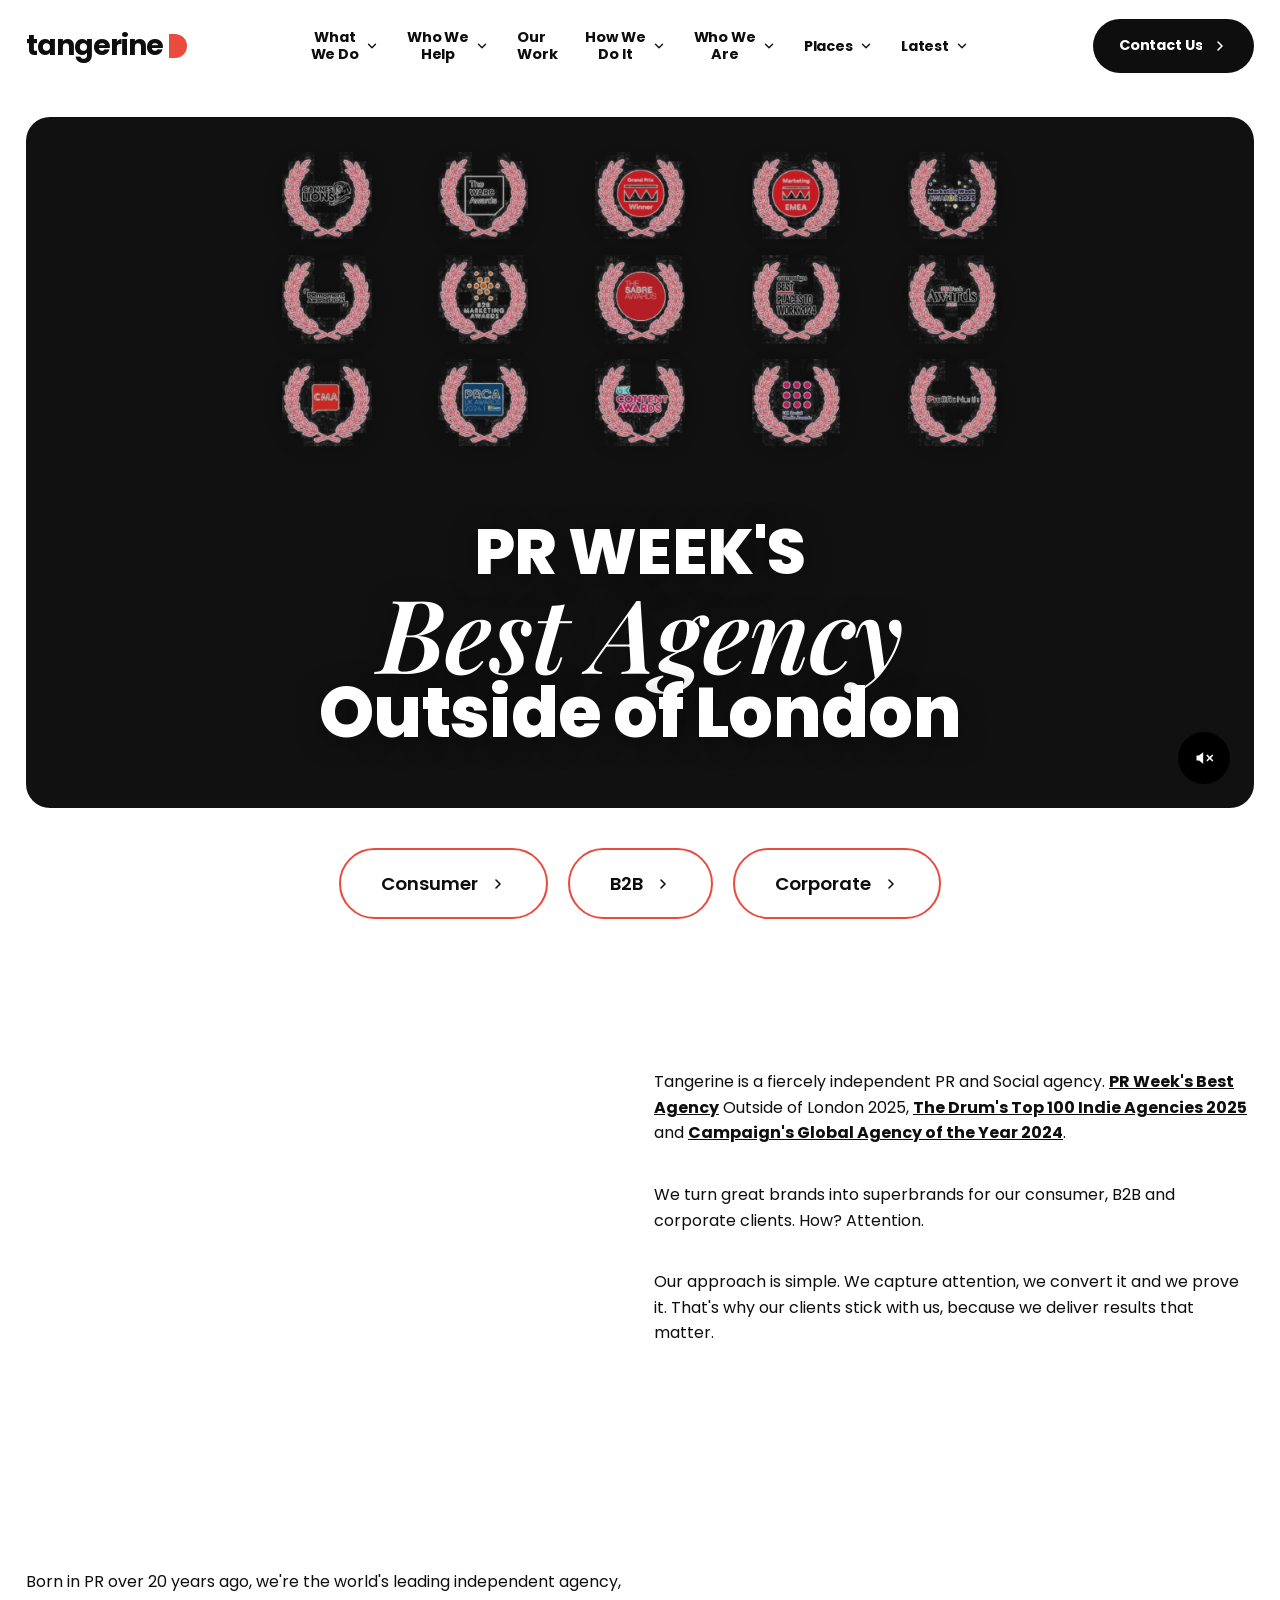
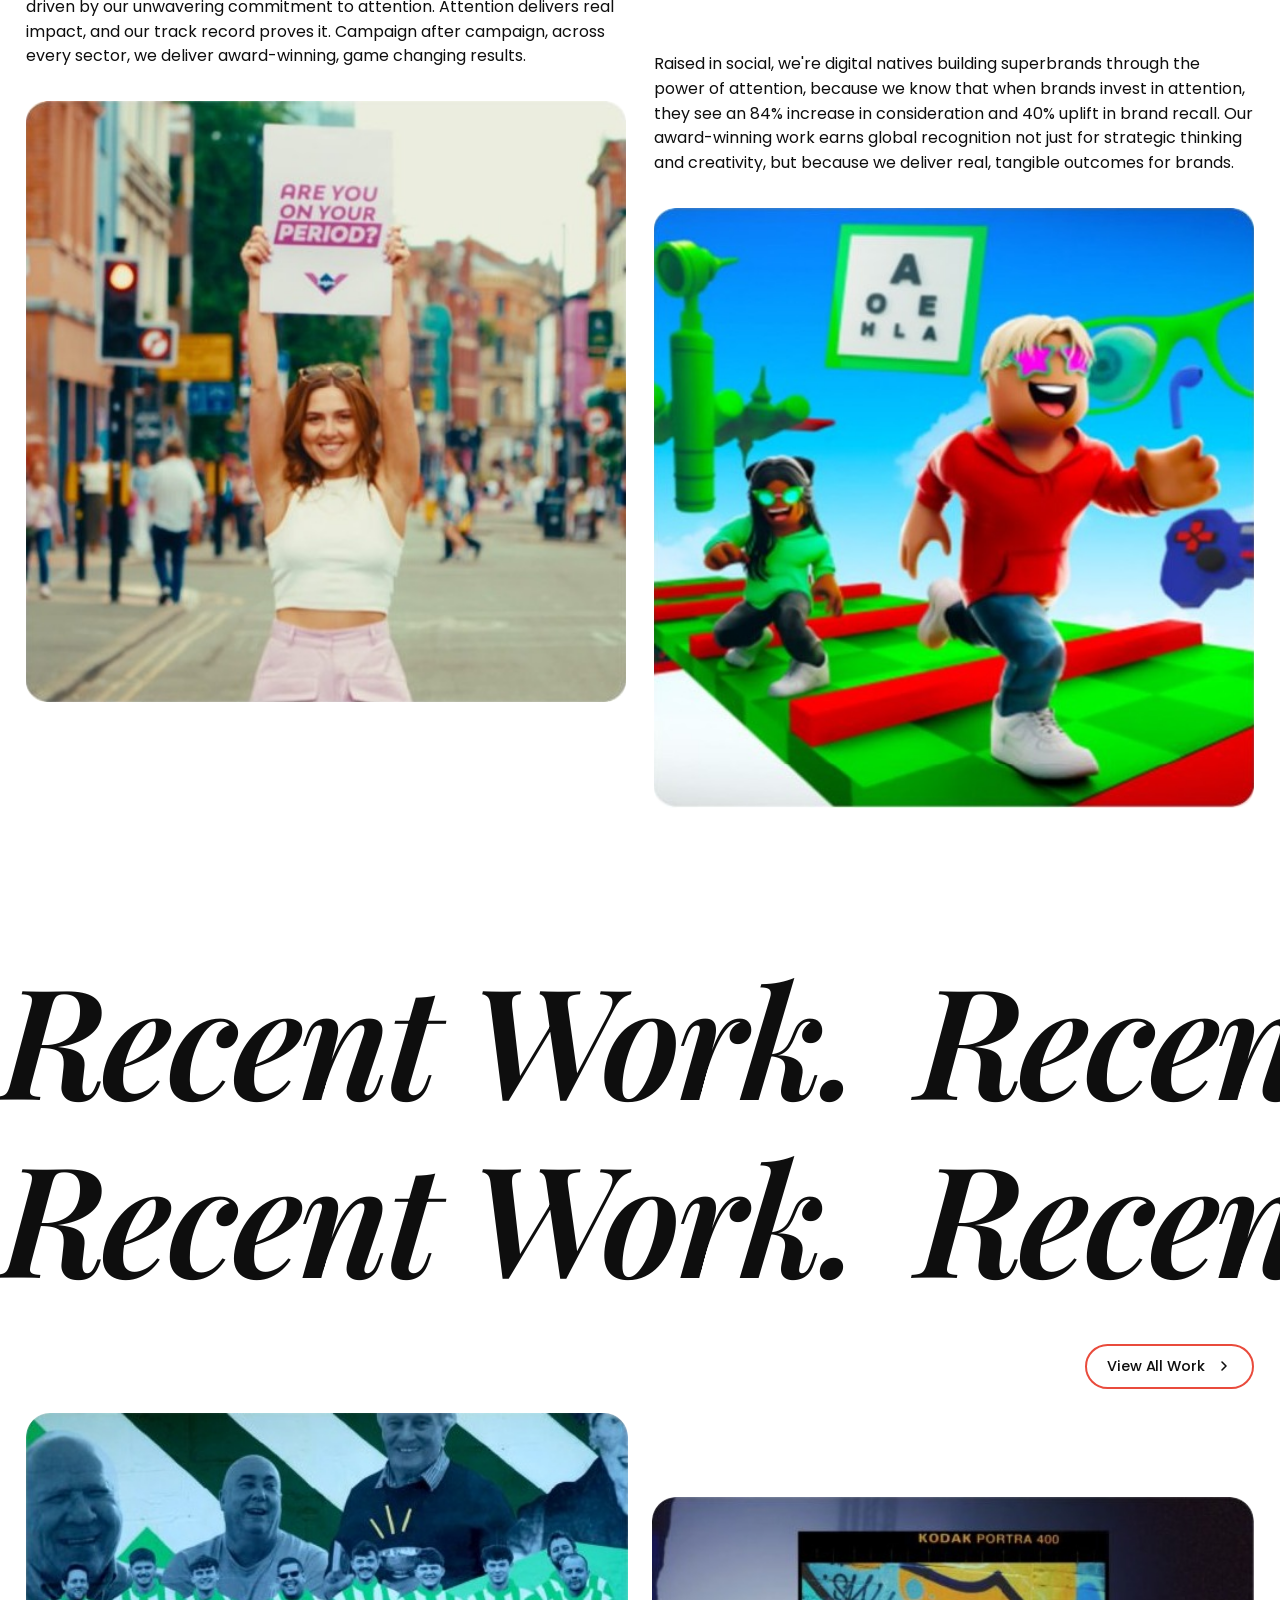
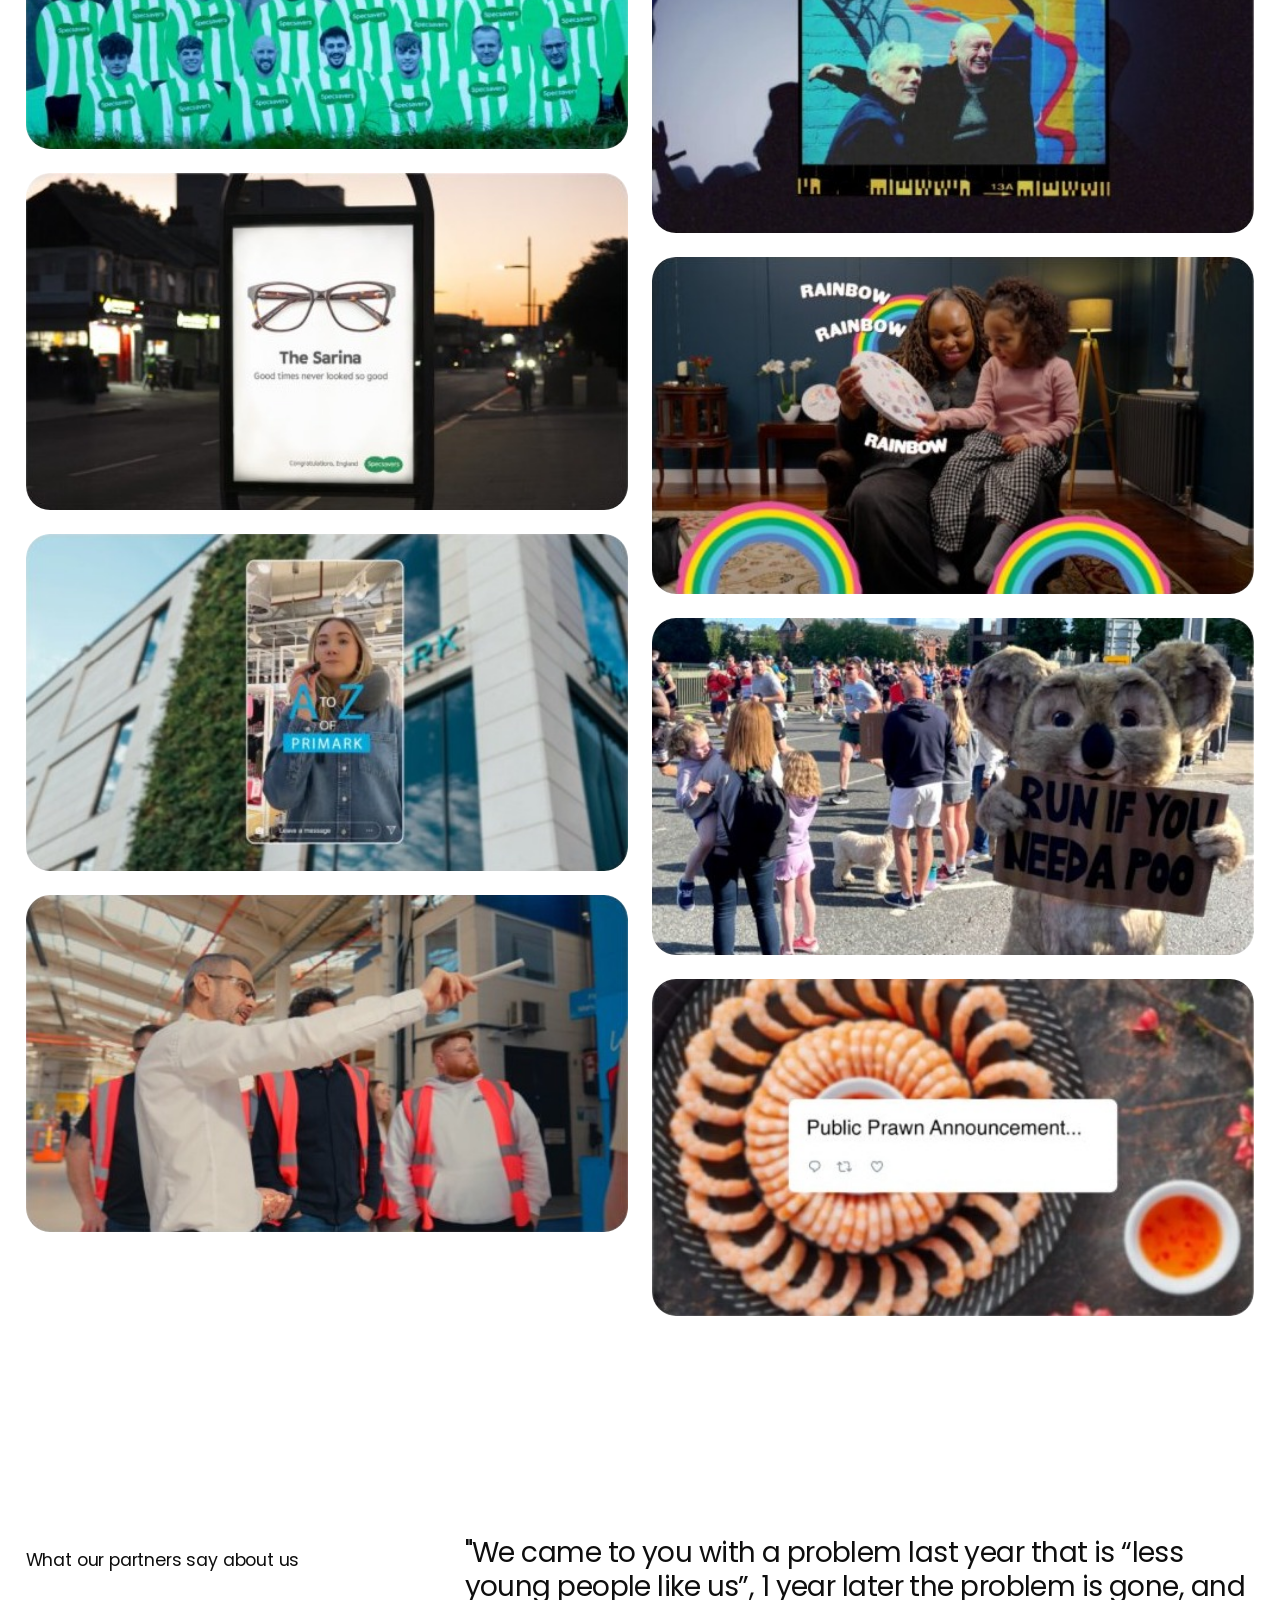
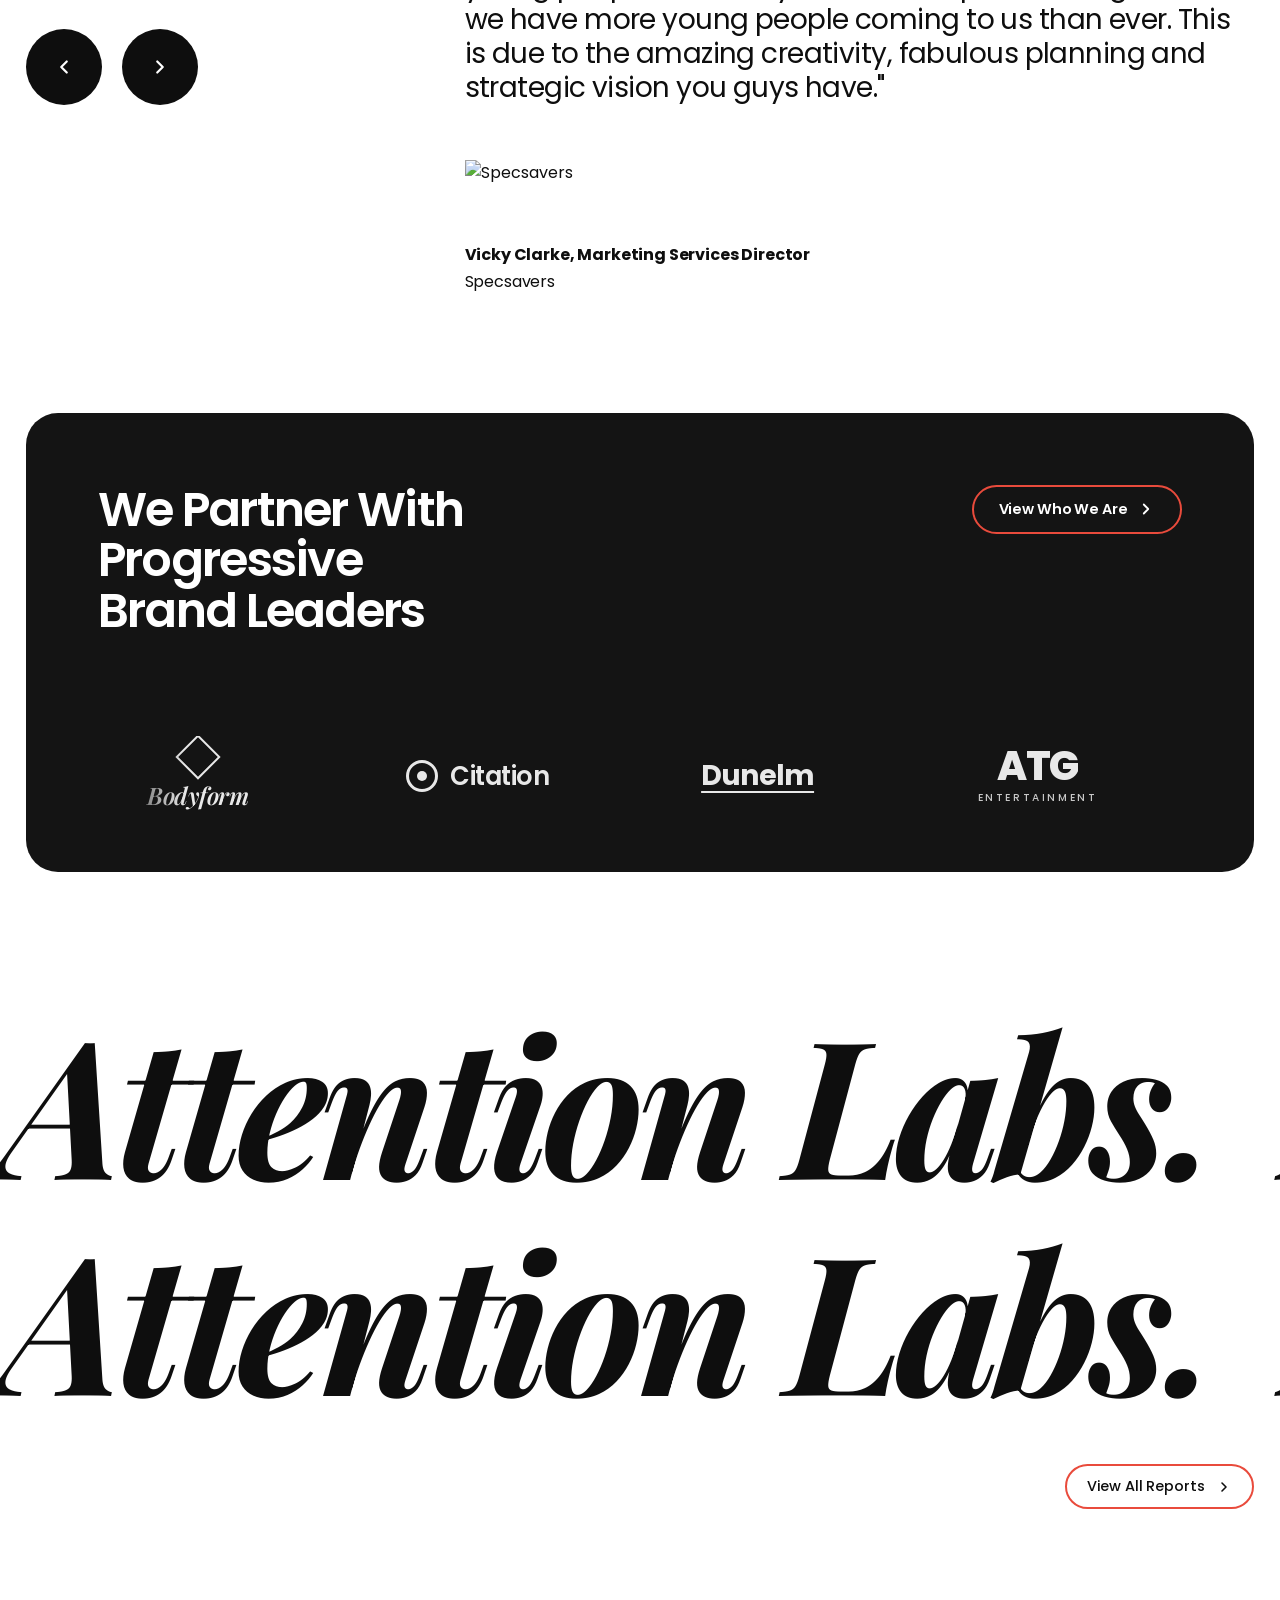
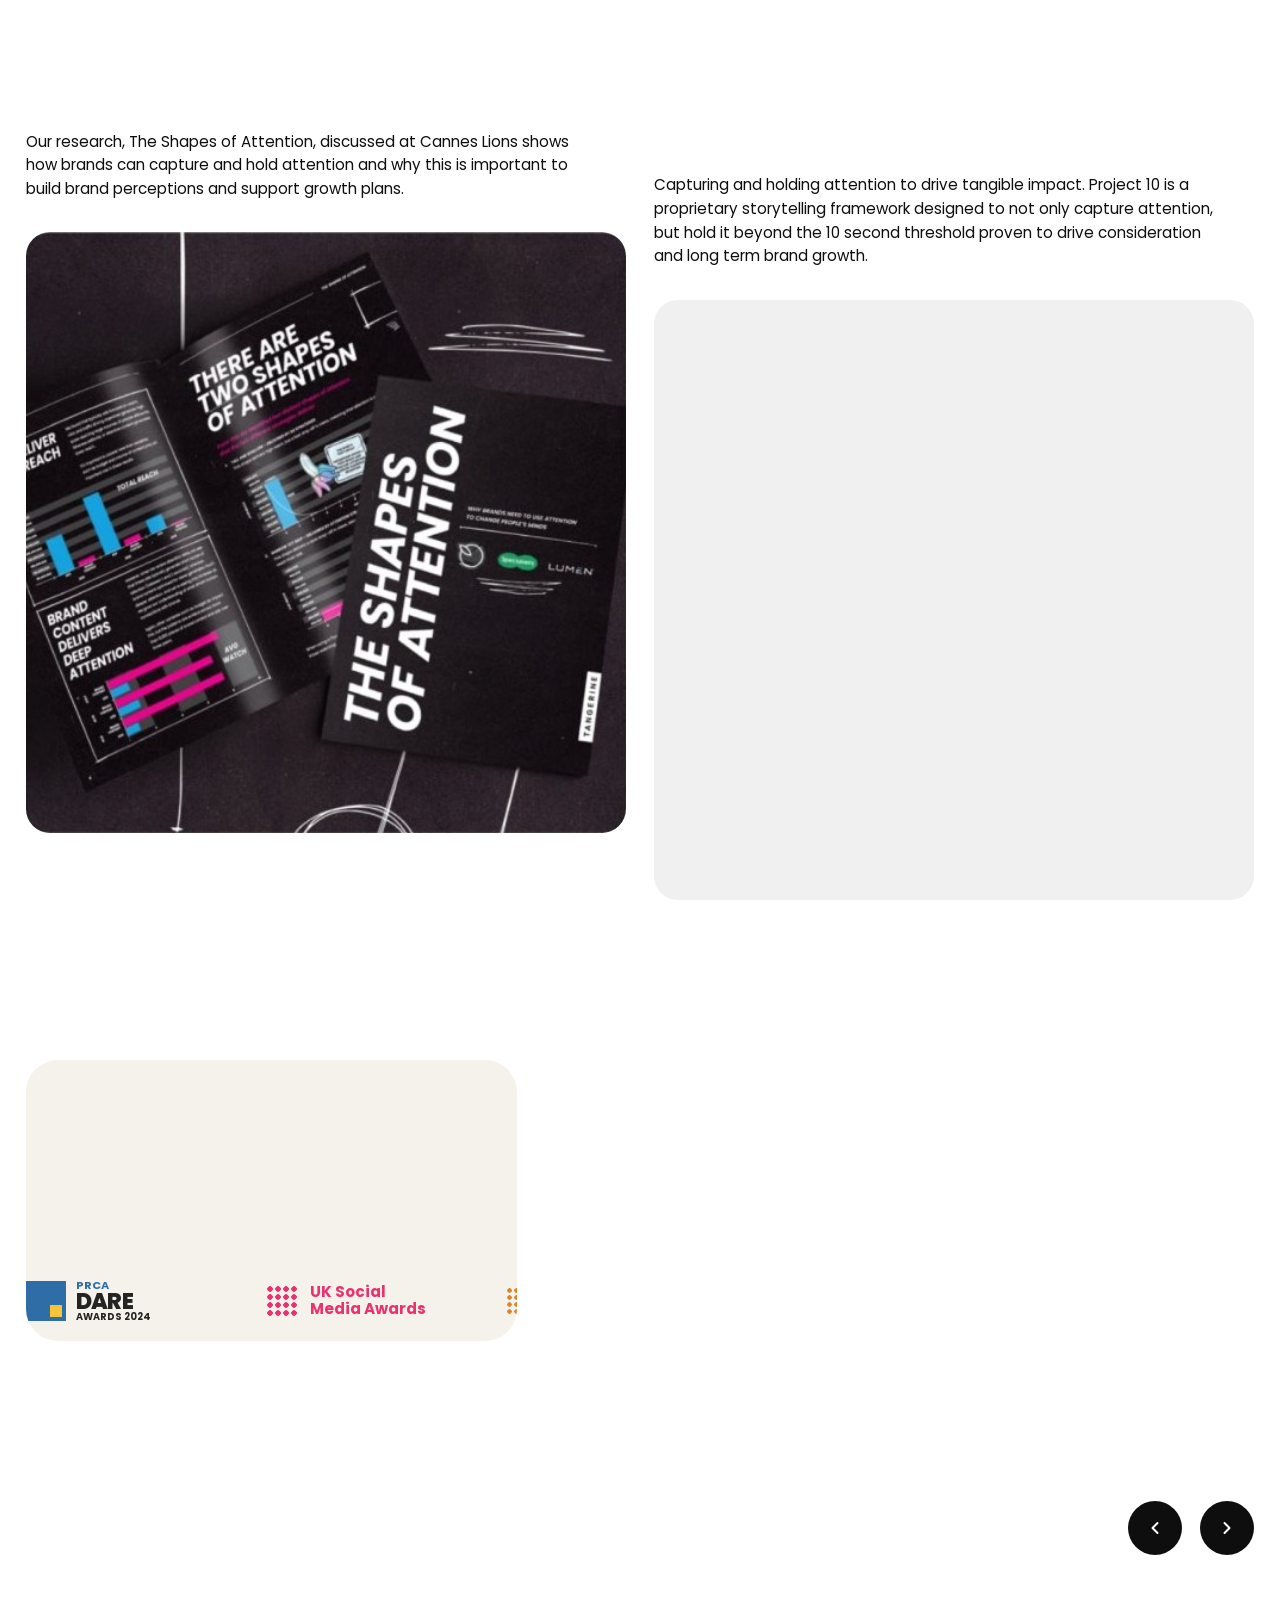
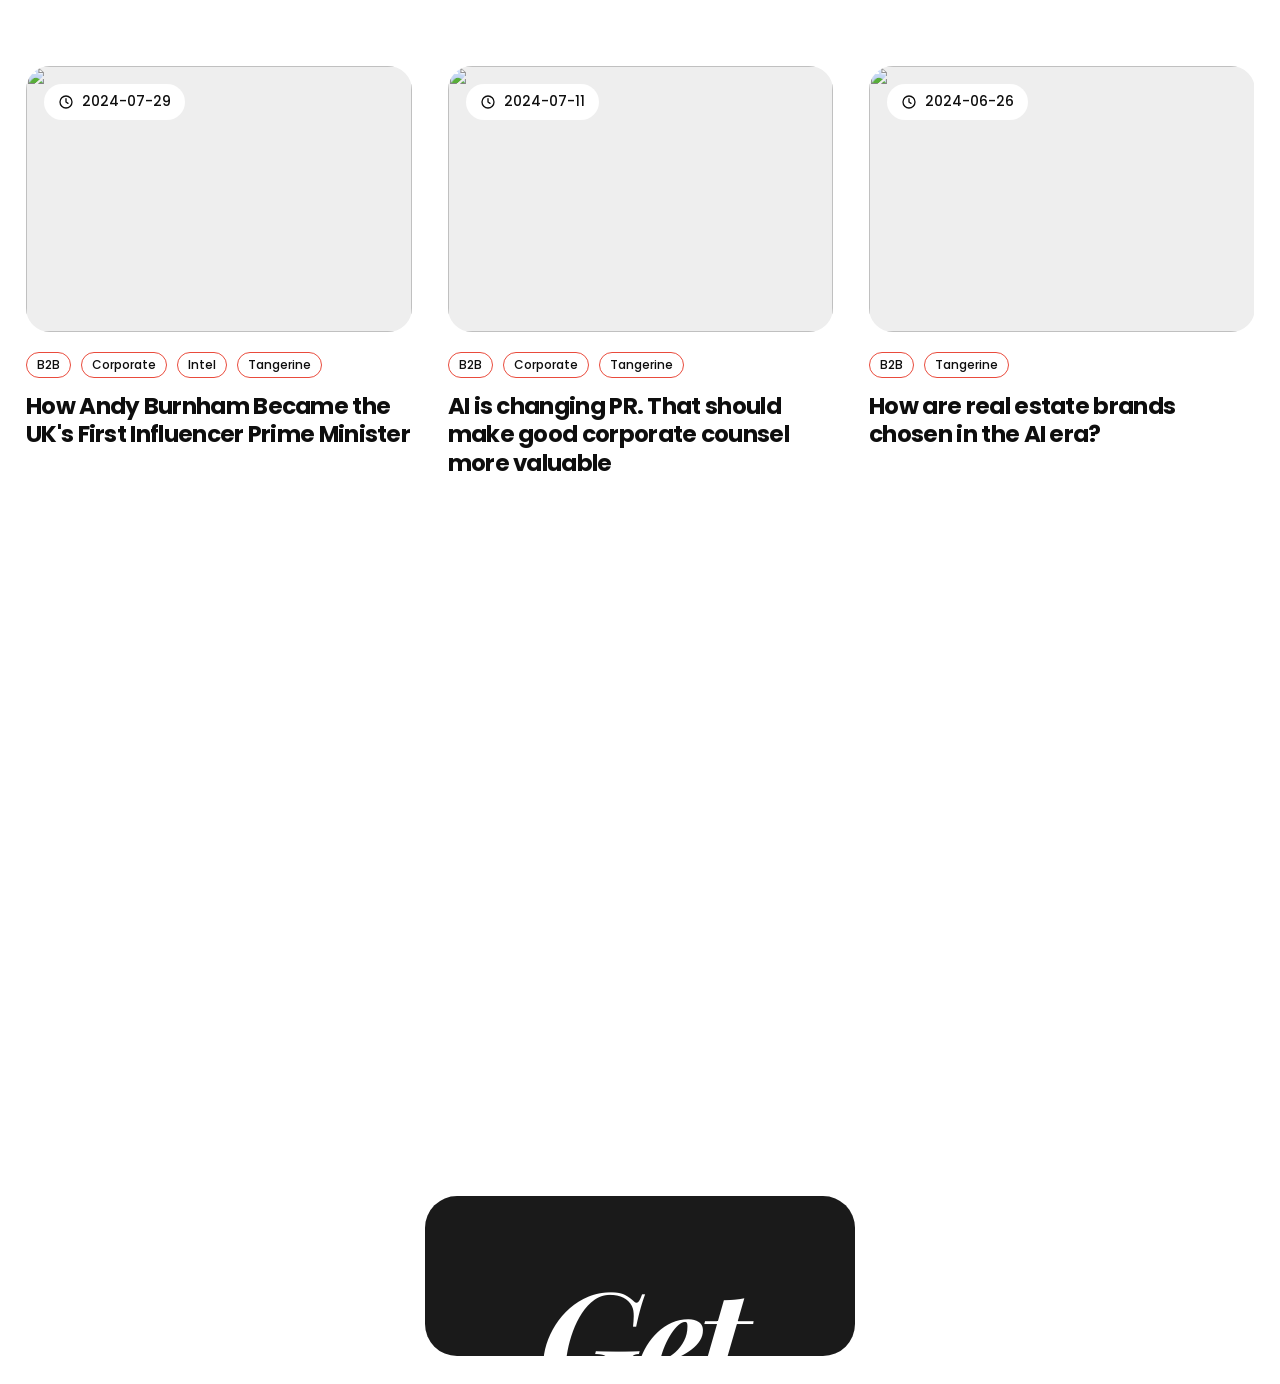
==== commit 272e014d: "Update" ====
--- a/index.html
+++ b/index.html
@@ -15,140 +15,102 @@
 
 <body>
 
-  <!-- ============ HEADER ============ -->
+   <!-- ============ HEADER ============ -->
   <header class="site-header">
     <div class="header-inner">
-
-      <a href="/" class="logo" aria-label="Tangerine home">
+      <a href="index.html" class="logo" aria-label="Tangerine home">
         <span class="logo-text">tangerine</span>
         <span class="logo-mark" aria-hidden="true"></span>
       </a>
 
       <nav class="main-nav" aria-label="Primary">
         <ul class="nav-list">
-
           <li class="nav-item has-dropdown">
             <button class="nav-link" type="button">
               <span>What<br />We Do</span>
-              <svg class="chev" viewBox="0 0 24 24" width="14" height="14">
-                <path d="M6 9l6 6 6-6" fill="none" stroke="currentColor" stroke-width="2.4" stroke-linecap="round" stroke-linejoin="round" />
-              </svg>
+              <svg class="chev" viewBox="0 0 24 24" width="14" height="14"><path d="M6 9l6 6 6-6" fill="none" stroke="currentColor" stroke-width="2.4" stroke-linecap="round" stroke-linejoin="round"/></svg>
             </button>
-            <div class="mega-menu">
-              <div class="mega-inner">
-                <h2 class="mega-title">What We Do</h2>
-                <ul class="mega-list">
-                  <li><a href="pr.html" class="mega-link" style="border-top: 2px solid var(--divider);"><span>PR</span></a></li>
-                  <li><a href="#" class="mega-link"><span>Social Media</span></a></li>
-                </ul>
-              </div>
-            </div>
+            <div class="mega-menu"><div class="mega-inner">
+              <h2 class="mega-title">What We Do</h2>
+              <ul class="mega-list">
+                <li><a href="pr.html" class="mega-link" style="border-top:2px solid var(--divider);"><span>PR</span></a></li>
+                <li><a href="socialmedia.html" class="mega-link"><span>Social Media</span></a></li>
+              </ul>
+            </div></div>
           </li>
 
           <li class="nav-item has-dropdown">
             <button class="nav-link" type="button">
               <span>Who We<br />Help</span>
-              <svg class="chev" viewBox="0 0 24 24" width="14" height="14">
-                <path d="M6 9l6 6 6-6" fill="none" stroke="currentColor" stroke-width="2.4" stroke-linecap="round" stroke-linejoin="round" />
-              </svg>
+              <svg class="chev" viewBox="0 0 24 24" width="14" height="14"><path d="M6 9l6 6 6-6" fill="none" stroke="currentColor" stroke-width="2.4" stroke-linecap="round" stroke-linejoin="round"/></svg>
             </button>
-            <div class="mega-menu">
-              <div class="mega-inner">
-                <h2 class="mega-title">Who We Help</h2>
-                <ul class="mega-list">
-                  <li><a href="#" class="mega-link" style="border-top: 2px solid var(--divider);"><span>B2B</span></a></li>
-                  <li><a href="#" class="mega-link"><span>Ecommerce</span></a></li>
-                </ul>
-              </div>
-            </div>
+            <div class="mega-menu"><div class="mega-inner">
+              <h2 class="mega-title">Who We Help</h2>
+              <ul class="mega-list">
+                <li><a href="b2b.html" class="mega-link" style="border-top:2px solid var(--divider);"><span>B2B</span></a></li>
+                <li><a href="Ecommerce.html" class="mega-link"><span>Ecommerce</span></a></li>
+              </ul>
+            </div></div>
           </li>
 
           <li class="nav-item">
-            <a href="#" class="nav-link"><span>Our<br />Work</span></a>
+            <a href="our-work.html" class="nav-link"><span>Our<br />Work</span></a>
           </li>
 
           <li class="nav-item has-dropdown">
             <button class="nav-link" type="button">
               <span>How We<br />Do It</span>
-              <svg class="chev" viewBox="0 0 24 24" width="14" height="14">
-                <path d="M6 9l6 6 6-6" fill="none" stroke="currentColor" stroke-width="2.4" stroke-linecap="round" stroke-linejoin="round" />
-              </svg>
+              <svg class="chev" viewBox="0 0 24 24" width="14" height="14"><path d="M6 9l6 6 6-6" fill="none" stroke="currentColor" stroke-width="2.4" stroke-linecap="round" stroke-linejoin="round"/></svg>
             </button>
-            <div class="mega-menu">
-              <div class="mega-inner">
-                <h2 class="mega-title">How We Do It</h2>
-                <ul class="mega-list">
-                  <li><a href="#" class="mega-link" style="border-top: 2px solid var(--divider);"><span>Strategy</span></a></li>
-                  <li><a href="#" class="mega-link"><span>Creative</span></a></li>
-                  <li><a href="#" class="mega-link"><span>Studio</span></a></li>
-                  <li><a href="#" class="mega-link"><span>Media</span></a></li>
-                  <li><a href="#" class="mega-link"><span>Digital</span></a></li>
-                  <li><a href="#" class="mega-link"><span>Communities</span></a></li>
-                  <li><a href="#" class="mega-link"><span>Innovation</span></a></li>
-                  <li><a href="#" class="mega-link"><span>Influencer</span></a></li>
-                </ul>
-              </div>
-            </div>
+            <div class="mega-menu"><div class="mega-inner">
+              <h2 class="mega-title">How We Do It</h2>
+              <ul class="mega-list">
+                <li><a href="strategy.html" class="mega-link" style="border-top:2px solid var(--divider);"><span>Strategy</span></a></li>
+              </ul>
+            </div></div>
           </li>
 
           <li class="nav-item has-dropdown">
             <button class="nav-link" type="button">
               <span>Who We<br />Are</span>
-              <svg class="chev" viewBox="0 0 24 24" width="14" height="14">
-                <path d="M6 9l6 6 6-6" fill="none" stroke="currentColor" stroke-width="2.4" stroke-linecap="round" stroke-linejoin="round" />
-              </svg>
+              <svg class="chev" viewBox="0 0 24 24" width="14" height="14"><path d="M6 9l6 6 6-6" fill="none" stroke="currentColor" stroke-width="2.4" stroke-linecap="round" stroke-linejoin="round"/></svg>
             </button>
-            <div class="mega-menu">
-              <div class="mega-inner">
-                <h2 class="mega-title">Who We Are</h2>
-                <ul class="mega-list">
-                  <li><a href="#" class="mega-link" style="border-top: 2px solid var(--divider);"><span>Our Story</span></a></li>
-                  <li><a href="#" class="mega-link"><span>Team</span></a></li>
-                  <li><a href="#" class="mega-link"><span>Culture</span></a></li>
-                  <li><a href="#" class="mega-link"><span>Careers</span></a></li>
-                </ul>
-              </div>
-            </div>
+            <div class="mega-menu"><div class="mega-inner">
+              <h2 class="mega-title">Who We Are</h2>
+              <ul class="mega-list">
+                <li><a href="about.html" class="mega-link" style="border-top:2px solid var(--divider);"><span>About Tangerine</span></a></li>
+                <li><a href="our-careers.html" class="mega-link"><span>Our Careers</span></a></li>
+              </ul>
+            </div></div>
           </li>
 
           <li class="nav-item has-dropdown">
             <button class="nav-link" type="button">
-              <span>Innovation</span>
-              <svg class="chev" viewBox="0 0 24 24" width="14" height="14">
-                <path d="M6 9l6 6 6-6" fill="none" stroke="currentColor" stroke-width="2.4" stroke-linecap="round" stroke-linejoin="round" />
-              </svg>
+              <span>Places</span>
+              <svg class="chev" viewBox="0 0 24 24" width="14" height="14"><path d="M6 9l6 6 6-6" fill="none" stroke="currentColor" stroke-width="2.4" stroke-linecap="round" stroke-linejoin="round"/></svg>
             </button>
-            <div class="mega-menu">
-              <div class="mega-inner">
-                <h2 class="mega-title">Innovation</h2>
-                <ul class="mega-list">
-                  <li><a href="#" class="mega-link" style="border-top: 2px solid var(--divider);"><span>Attention Labs</span></a></li>
-                  <li><a href="#" class="mega-link"><span>Research</span></a></li>
-                  <li><a href="#" class="mega-link"><span>AI &amp; Tech</span></a></li>
-                </ul>
-              </div>
-            </div>
+            <div class="mega-menu"><div class="mega-inner">
+              <h2 class="mega-title">Places</h2>
+              <ul class="mega-list">
+                <li><a href="#" class="mega-link" style="border-top:2px solid var(--divider);"><span>Retriva</span></a></li>
+                <li><a href="#" class="mega-link"><span>Micro-Lobby</span></a></li>
+              </ul>
+            </div></div>
           </li>
 
           <li class="nav-item has-dropdown">
             <button class="nav-link" type="button">
               <span>Latest</span>
-              <svg class="chev" viewBox="0 0 24 24" width="14" height="14">
-                <path d="M6 9l6 6 6-6" fill="none" stroke="currentColor" stroke-width="2.4" stroke-linecap="round" stroke-linejoin="round" />
-              </svg>
+              <svg class="chev" viewBox="0 0 24 24" width="14" height="14"><path d="M6 9l6 6 6-6" fill="none" stroke="currentColor" stroke-width="2.4" stroke-linecap="round" stroke-linejoin="round"/></svg>
             </button>
-            <div class="mega-menu">
-              <div class="mega-inner">
-                <h2 class="mega-title">Latest</h2>
-                <ul class="mega-list">
-                  <li><a href="#" class="mega-link" style="border-top: 2px solid var(--divider);"><span>News</span></a></li>
-                  <li><a href="#" class="mega-link"><span>Insights</span></a></li>
-                  <li><a href="#" class="mega-link"><span>Awards</span></a></li>
-                </ul>
-              </div>
-            </div>
+            <div class="mega-menu"><div class="mega-inner">
+              <h2 class="mega-title">Latest</h2>
+              <ul class="mega-list">
+                <li><a href="#" class="mega-link" style="border-top:2px solid var(--divider);"><span>Our Blog</span></a></li>
+                <li><a href="#" class="mega-link"><span>Our Reports</span></a></li>
+              </ul>
+            </div></div>
           </li>
-
         </ul>
       </nav>
 
@@ -157,103 +119,84 @@
           <span class="cta-text-inner">Contact Us</span>
           <span class="cta-text-inner cta-text-alt" aria-hidden="true">Contact Us</span>
         </span>
-        <svg class="cta-arrow" viewBox="0 0 24 24" width="16" height="16">
-          <path d="M9 6l6 6-6 6" fill="none" stroke="currentColor" stroke-width="2.4" stroke-linecap="round" stroke-linejoin="round" />
-        </svg>
+        <svg class="cta-arrow" viewBox="0 0 24 24" width="16" height="16"><path d="M9 6l6 6-6 6" fill="none" stroke="currentColor" stroke-width="2.4" stroke-linecap="round" stroke-linejoin="round"/></svg>
       </a>
-<button class="menu-toggle" id="menuToggle" type="button" aria-label="Open menu" aria-expanded="false" aria-controls="mobileMenu">
-  <span></span>
-  <span></span>
-</button>
+      <button class="menu-toggle" id="menuToggle" type="button" aria-label="Open menu" aria-expanded="false" aria-controls="mobileMenu">
+        <span></span><span></span><span></span>
+      </button>
     </div>
   </header>
-<div class="mobile-menu" id="mobileMenu" aria-hidden="true">
- 
-  <button class="mm-close" id="menuClose" type="button" aria-label="Close menu">
-    <svg viewBox="0 0 24 24" width="28" height="28">
-      <path d="M6 6l12 12M18 6L6 18" fill="none" stroke="currentColor" stroke-width="2.4" stroke-linecap="round" />
-    </svg>
-  </button>
- 
-  <div class="mm-panels">
- 
-    <!-- MAIN PANEL -->
-    <nav class="mm-panel is-active" data-panel="main" aria-label="Mobile">
-      <ul class="mm-list">
-        <li><a href="/" class="mm-link">Homepage</a></li>
-        <li><button type="button" class="mm-link mm-more" data-open="what">What We Do <svg viewBox="0 0 24 24" width="28" height="28"><path d="M9 5l7 7-7 7" fill="none" stroke="currentColor" stroke-width="2.6" stroke-linecap="round" stroke-linejoin="round" /></svg></button></li>
-        <li><button type="button" class="mm-link mm-more" data-open="help">Who We Help <svg viewBox="0 0 24 24" width="28" height="28"><path d="M9 5l7 7-7 7" fill="none" stroke="currentColor" stroke-width="2.6" stroke-linecap="round" stroke-linejoin="round" /></svg></button></li>
-        <li><a href="#" class="mm-link">Our Work</a></li>
-        <li><button type="button" class="mm-link mm-more" data-open="how">How We Do It <svg viewBox="0 0 24 24" width="28" height="28"><path d="M9 5l7 7-7 7" fill="none" stroke="currentColor" stroke-width="2.6" stroke-linecap="round" stroke-linejoin="round" /></svg></button></li>
-        <li><button type="button" class="mm-link mm-more" data-open="who">Who We Are <svg viewBox="0 0 24 24" width="28" height="28"><path d="M9 5l7 7-7 7" fill="none" stroke="currentColor" stroke-width="2.6" stroke-linecap="round" stroke-linejoin="round" /></svg></button></li>
-        <li><button type="button" class="mm-link mm-more" data-open="innovation">Innovation <svg viewBox="0 0 24 24" width="28" height="28"><path d="M9 5l7 7-7 7" fill="none" stroke="currentColor" stroke-width="2.6" stroke-linecap="round" stroke-linejoin="round" /></svg></button></li>
-        <li><button type="button" class="mm-link mm-more" data-open="latest">Latest <svg viewBox="0 0 24 24" width="28" height="28"><path d="M9 5l7 7-7 7" fill="none" stroke="currentColor" stroke-width="2.6" stroke-linecap="round" stroke-linejoin="round" /></svg></button></li>
-      </ul>
-    </nav>
- 
-    <!-- SUB PANELS -->
-    <nav class="mm-panel" data-panel="what">
-      <button type="button" class="mm-link mm-back"><svg viewBox="0 0 24 24" width="26" height="26"><path d="M15 5l-7 7 7 7" fill="none" stroke="currentColor" stroke-width="2.6" stroke-linecap="round" stroke-linejoin="round" /></svg> Back</button>
-      <ul class="mm-list">
-        <li><a href="pr.html" class="mm-link">PR</a></li>
-        <li><a href="#" class="mm-link">Social Media</a></li>
-      </ul>
-    </nav>
- 
-    <nav class="mm-panel" data-panel="help">
-      <button type="button" class="mm-link mm-back"><svg viewBox="0 0 24 24" width="26" height="26"><path d="M15 5l-7 7 7 7" fill="none" stroke="currentColor" stroke-width="2.6" stroke-linecap="round" stroke-linejoin="round" /></svg> Back</button>
-      <ul class="mm-list">
-        <li><a href="#" class="mm-link">Consumer Brands</a></li>
-        <li><a href="#" class="mm-link">B2B</a></li>
-        <li><a href="#" class="mm-link">Corporate</a></li>
-      </ul>
-    </nav>
- 
-    <nav class="mm-panel" data-panel="how">
-      <button type="button" class="mm-link mm-back"><svg viewBox="0 0 24 24" width="26" height="26"><path d="M15 5l-7 7 7 7" fill="none" stroke="currentColor" stroke-width="2.6" stroke-linecap="round" stroke-linejoin="round" /></svg> Back</button>
-      <ul class="mm-list">
-        <li><a href="#" class="mm-link">Attention</a></li>
-        <li><a href="#" class="mm-link">Strategy</a></li>
-        <li><a href="#" class="mm-link">Creative</a></li>
-        <li><a href="#" class="mm-link">Insight</a></li>
-      </ul>
-    </nav>
- 
-    <nav class="mm-panel" data-panel="who">
-      <button type="button" class="mm-link mm-back"><svg viewBox="0 0 24 24" width="26" height="26"><path d="M15 5l-7 7 7 7" fill="none" stroke="currentColor" stroke-width="2.6" stroke-linecap="round" stroke-linejoin="round" /></svg> Back</button>
-      <ul class="mm-list">
-        <li><a href="#" class="mm-link">Our Story</a></li>
-        <li><a href="#" class="mm-link">Team</a></li>
-        <li><a href="#" class="mm-link">Culture</a></li>
-        <li><a href="#" class="mm-link">Careers</a></li>
-      </ul>
-    </nav>
- 
-    <nav class="mm-panel" data-panel="innovation">
-      <button type="button" class="mm-link mm-back"><svg viewBox="0 0 24 24" width="26" height="26"><path d="M15 5l-7 7 7 7" fill="none" stroke="currentColor" stroke-width="2.6" stroke-linecap="round" stroke-linejoin="round" /></svg> Back</button>
-      <ul class="mm-list">
-        <li><a href="#" class="mm-link">Attention Labs</a></li>
-        <li><a href="#" class="mm-link">Research</a></li>
-        <li><a href="#" class="mm-link">AI &amp; Tech</a></li>
-      </ul>
-    </nav>
- 
-    <nav class="mm-panel" data-panel="latest">
-      <button type="button" class="mm-link mm-back"><svg viewBox="0 0 24 24" width="26" height="26"><path d="M15 5l-7 7 7 7" fill="none" stroke="currentColor" stroke-width="2.6" stroke-linecap="round" stroke-linejoin="round" /></svg> Back</button>
-      <ul class="mm-list">
-        <li><a href="#" class="mm-link">News</a></li>
-        <li><a href="#" class="mm-link">Insights</a></li>
-        <li><a href="#" class="mm-link">Awards</a></li>
-      </ul>
-    </nav>
- 
+
+  <!-- ============ MOBILE MENU ============ -->
+  <div class="mobile-menu" id="mobileMenu" aria-hidden="true">
+    <button class="mm-close" id="menuClose" type="button" aria-label="Close menu">
+      <svg viewBox="0 0 24 24" width="28" height="28"><path d="M6 6l12 12M18 6L6 18" fill="none" stroke="currentColor" stroke-width="2.4" stroke-linecap="round"/></svg>
+    </button>
+
+    <div class="mm-panels">
+      <nav class="mm-panel is-active" data-panel="main" aria-label="Mobile">
+        <ul class="mm-list">
+          <li><a href="index.html" class="mm-link">Homepage</a></li>
+          <li><button type="button" class="mm-link mm-more" data-open="what">What We Do <svg viewBox="0 0 24 24" width="28" height="28"><path d="M9 5l7 7-7 7" fill="none" stroke="currentColor" stroke-width="2.6" stroke-linecap="round" stroke-linejoin="round"/></svg></button></li>
+          <li><button type="button" class="mm-link mm-more" data-open="help">Who We Help <svg viewBox="0 0 24 24" width="28" height="28"><path d="M9 5l7 7-7 7" fill="none" stroke="currentColor" stroke-width="2.6" stroke-linecap="round" stroke-linejoin="round"/></svg></button></li>
+          <li><a href="our-work.html" class="mm-link">Our Work</a></li>
+          <li><button type="button" class="mm-link mm-more" data-open="how">How We Do It <svg viewBox="0 0 24 24" width="28" height="28"><path d="M9 5l7 7-7 7" fill="none" stroke="currentColor" stroke-width="2.6" stroke-linecap="round" stroke-linejoin="round"/></svg></button></li>
+          <li><button type="button" class="mm-link mm-more" data-open="who">Who We Are <svg viewBox="0 0 24 24" width="28" height="28"><path d="M9 5l7 7-7 7" fill="none" stroke="currentColor" stroke-width="2.6" stroke-linecap="round" stroke-linejoin="round"/></svg></button></li>
+          <li><button type="button" class="mm-link mm-more" data-open="places">Places <svg viewBox="0 0 24 24" width="28" height="28"><path d="M9 5l7 7-7 7" fill="none" stroke="currentColor" stroke-width="2.6" stroke-linecap="round" stroke-linejoin="round"/></svg></button></li>
+          <li><button type="button" class="mm-link mm-more" data-open="latest">Latest <svg viewBox="0 0 24 24" width="28" height="28"><path d="M9 5l7 7-7 7" fill="none" stroke="currentColor" stroke-width="2.6" stroke-linecap="round" stroke-linejoin="round"/></svg></button></li>
+        </ul>
+      </nav>
+
+      <nav class="mm-panel" data-panel="what">
+        <button type="button" class="mm-link mm-back"><svg viewBox="0 0 24 24" width="26" height="26"><path d="M15 5l-7 7 7 7" fill="none" stroke="currentColor" stroke-width="2.6" stroke-linecap="round" stroke-linejoin="round"/></svg> Back</button>
+        <ul class="mm-list">
+          <li><a href="pr.html" class="mm-link">PR</a></li>
+          <li><a href="socialmedia.html" class="mm-link">Social Media</a></li>
+        </ul>
+      </nav>
+
+      <nav class="mm-panel" data-panel="help">
+        <button type="button" class="mm-link mm-back"><svg viewBox="0 0 24 24" width="26" height="26"><path d="M15 5l-7 7 7 7" fill="none" stroke="currentColor" stroke-width="2.6" stroke-linecap="round" stroke-linejoin="round"/></svg> Back</button>
+        <ul class="mm-list">
+          <li><a href="b2b.html" class="mm-link">B2B</a></li>
+          <li><a href="Ecommerce.html" class="mm-link">Ecommerce</a></li>
+        </ul>
+      </nav>
+
+      <nav class="mm-panel" data-panel="how">
+        <button type="button" class="mm-link mm-back"><svg viewBox="0 0 24 24" width="26" height="26"><path d="M15 5l-7 7 7 7" fill="none" stroke="currentColor" stroke-width="2.6" stroke-linecap="round" stroke-linejoin="round"/></svg> Back</button>
+        <ul class="mm-list">
+          <li><a href="strategy.html" class="mm-link">Strategy</a></li>
+        </ul>
+      </nav>
+
+      <nav class="mm-panel" data-panel="who">
+        <button type="button" class="mm-link mm-back"><svg viewBox="0 0 24 24" width="26" height="26"><path d="M15 5l-7 7 7 7" fill="none" stroke="currentColor" stroke-width="2.6" stroke-linecap="round" stroke-linejoin="round"/></svg> Back</button>
+        <ul class="mm-list">
+          <li><a href="about.html" class="mm-link">About Tangerine</a></li>
+          <li><a href="our-careers.html" class="mm-link">Our Careers</a></li>
+        </ul>
+      </nav>
+
+      <nav class="mm-panel" data-panel="places">
+        <button type="button" class="mm-link mm-back"><svg viewBox="0 0 24 24" width="26" height="26"><path d="M15 5l-7 7 7 7" fill="none" stroke="currentColor" stroke-width="2.6" stroke-linecap="round" stroke-linejoin="round"/></svg> Back</button>
+        <ul class="mm-list">
+          <li><a href="#" class="mm-link">Retriva</a></li>
+          <li><a href="#" class="mm-link">Micro-Lobby</a></li>
+        </ul>
+      </nav>
+
+      <nav class="mm-panel" data-panel="latest">
+        <button type="button" class="mm-link mm-back"><svg viewBox="0 0 24 24" width="26" height="26"><path d="M15 5l-7 7 7 7" fill="none" stroke="currentColor" stroke-width="2.6" stroke-linecap="round" stroke-linejoin="round"/></svg> Back</button>
+        <ul class="mm-list">
+          <li><a href="#" class="mm-link">Our Blog</a></li>
+          <li><a href="#" class="mm-link">Our Reports</a></li>
+        </ul>
+      </nav>
+    </div>
+
+    <div class="mm-footer"><a href="#" class="mm-contact">Contact Us</a></div>
   </div>
- 
-  <div class="mm-footer">
-    <a href="#" class="mm-contact">Contact Us</a>
-  </div>
- 
-</div>
  
   <!-- ============ MAIN ============ -->
   <main>
@@ -377,7 +320,7 @@
             campaign, across every sector, we deliver award-winning, game
             changing results.
           </p>
-          <a href="#" class="service-image">
+          <a href="pr.html" class="service-image">
             <img src="images/pr.jpg" alt="PR campaign" />
             <div class="service-overlay">
               <div class="service-marquee">
@@ -406,7 +349,7 @@
             just for strategic thinking and creativity, but because we deliver
             real, tangible outcomes for brands.
           </p>
-          <a href="#" class="service-image">
+          <a href="socialmedia.html" class="service-image">
             <img src="images/social.jpg" alt="Social campaign" />
             <div class="service-overlay">
               <div class="service-marquee">
@@ -454,7 +397,7 @@
     <section class="work-grid">
 
       <div class="recent-cta">
-        <a href="#" class="recent-button">
+        <a href="our-work.html" class="recent-button">
           <span>View All Work</span>
           <svg viewBox="0 0 24 24" width="16" height="16">
             <path d="M9 6l6 6-6 6" fill="none" stroke="currentColor" stroke-width="2.4" stroke-linecap="round" stroke-linejoin="round" />
@@ -1117,52 +1060,49 @@
 
   </main>
 
-<footer class="site-footer" id="siteFooter">
-  <div class="footer-box" id="footerBox">
-    <div class="footer-content">
-
-      <h2 class="footer-heading">Get in touch</h2>
-      <a href="#" class="footer-pill footer-contact">Contact Us</a>
-      <p class="footer-tagline">Born in PR.<br />Raised in Social.<br />Digitally Native.</p>
-
-      <div class="footer-grid">
-        <div class="footer-socials">
-          <a href="#" class="footer-pill">Instagram</a>
-          <a href="#" class="footer-pill">Linkedin</a>
-          <a href="#" class="footer-pill">X</a>
-          <a href="#" class="footer-pill">YouTube</a>
-        </div>
-
-        <div class="footer-col">
-          <h4>What We Do</h4>
-          <a href="#">PR</a><a href="#">Social</a><a href="#">Our Work</a>
-        </div>
-        <div class="footer-col">
-          <h4>Who We Help</h4>
-          <a href="#">B2B</a><a href="#">Consumer</a><a href="#">Corporate</a>
-        </div>
-        <div class="footer-col">
-          <h4>How We Do It</h4>
-          <a href="#">Strategy</a><a href="#">Creative</a><a href="#">Media</a><a href="#">Digital</a>
-          <a href="#">Communities</a><a href="#">Innovation</a><a href="#">Influencer</a>
-        </div>
-        <div class="footer-col">
-          <h4>Who We Are</h4>
-          <a href="#">About us</a><a href="#">Careers</a><a href="#">Latest</a><a href="#">Contact</a>
-        </div>
-      </div>
-
-      <div class="footer-bottom">
-        <p>© 2026 Tangerine Bespoke website by <a href="#">mwb-agency.com</a></p>
-        <div class="footer-legal">
-          <a href="#">Privacy Policy</a><a href="#">Cookies Policy</a><a href="#">Terms of use</a><a href="#">Carbon Reduction Plan</a>
-        </div>
-      </div>
-
+<!-- ============ FOOTER ============ -->
+  <footer class="site-footer" id="siteFooter">
+    <div class="footer-box" id="footerBox">
+      <div class="footer-content">
+        <h2 class="footer-heading">Get in touch</h2>
+        <a href="#" class="footer-pill footer-contact">Contact Us</a>
+        <p class="footer-tagline">Born in PR.<br />Raised in Social.<br />Digitally Native.</p>
+
+        <div class="footer-grid">
+          <div class="footer-socials">
+            <a href="#" class="footer-pill">Instagram</a>
+            <a href="#" class="footer-pill">Linkedin</a>
+            <a href="#" class="footer-pill">X</a>
+            <a href="#" class="footer-pill">YouTube</a>
+          </div>
+
+          <div class="footer-col">
+            <h4>What We Do</h4>
+            <a href="pr.html">PR</a><a href="socialmedia.html">Social</a><a href="our-work.html">Our Work</a>
+          </div>
+          <div class="footer-col">
+            <h4>Who We Help</h4>
+            <a href="b2b.html">B2B</a><a href="Ecommerce.html">Ecommerce</a><a href="#">Corporate</a>
+          </div>
+          <div class="footer-col">
+            <h4>How We Do It</h4>
+            <a href="strategy.html">Strategy</a>
+          </div>
+          <div class="footer-col">
+            <h4>Who We Are</h4>
+            <a href="about.html">About us</a><a href="our-careers.html">Careers</a><a href="#">Latest</a><a href="#">Contact</a>
+          </div>
+        </div>
+
+        <div class="footer-bottom">
+          <p>© 2026 Tangerine Bespoke website by <a href="#">mwb-agency.com</a></p>
+          <div class="footer-legal">
+            <a href="#">Privacy Policy</a><a href="#">Cookies Policy</a><a href="#">Terms of use</a><a href="#">Carbon Reduction Plan</a>
+          </div>
+        </div>
+      </div>
     </div>
-  </div>
-</footer>
-
+  </footer>
   <!-- ============ SCRIPTS ============ -->
   <script>
     const header = document.querySelector('.site-header');
--- a/styles.css
+++ b/styles.css
@@ -2300,12 +2300,12 @@
   align-items: center;
   justify-content: space-between;
   width: 100%;
-  padding: 8px 0;
+  padding: 6px 0;
   background: none;
   border: 0;
   color: #fff;
   font-family: inherit;
-  font-size: clamp(1.9rem, 9vw, 3rem);
+  font-size: clamp(1.4rem, min(7vw, 5vh), 2.4rem);
   font-weight: 700;
   letter-spacing: -0.04em;
   line-height: 1.15;
@@ -3347,7 +3347,7 @@
   }
 
   .mm-link {
-    font-size: 1.75rem;
+    font-size: 1.4rem;
   }
 
   .footer-grid {
@@ -3494,4 +3494,29 @@
   .hero-copy {
     padding-bottom: 8%;
   }
+}
+
+/* ---- mobile menu: never show a scrollbar ---- */
+.mm-panel {
+    scrollbar-width: none;
+    -ms-overflow-style: none;
+}
+
+.mm-panel::-webkit-scrollbar {
+    display: none;
+}
+
+/* ---- three-line hamburger ---- */
+.menu-toggle {
+    gap: 5px;
+}
+
+.menu-toggle span {
+    width: 22px;
+    height: 2.5px;
+}
+
+@media (max-width: 600px) {
+    .menu-toggle { gap: 4px; }
+    .menu-toggle span { width: 20px; height: 2px; }
 }
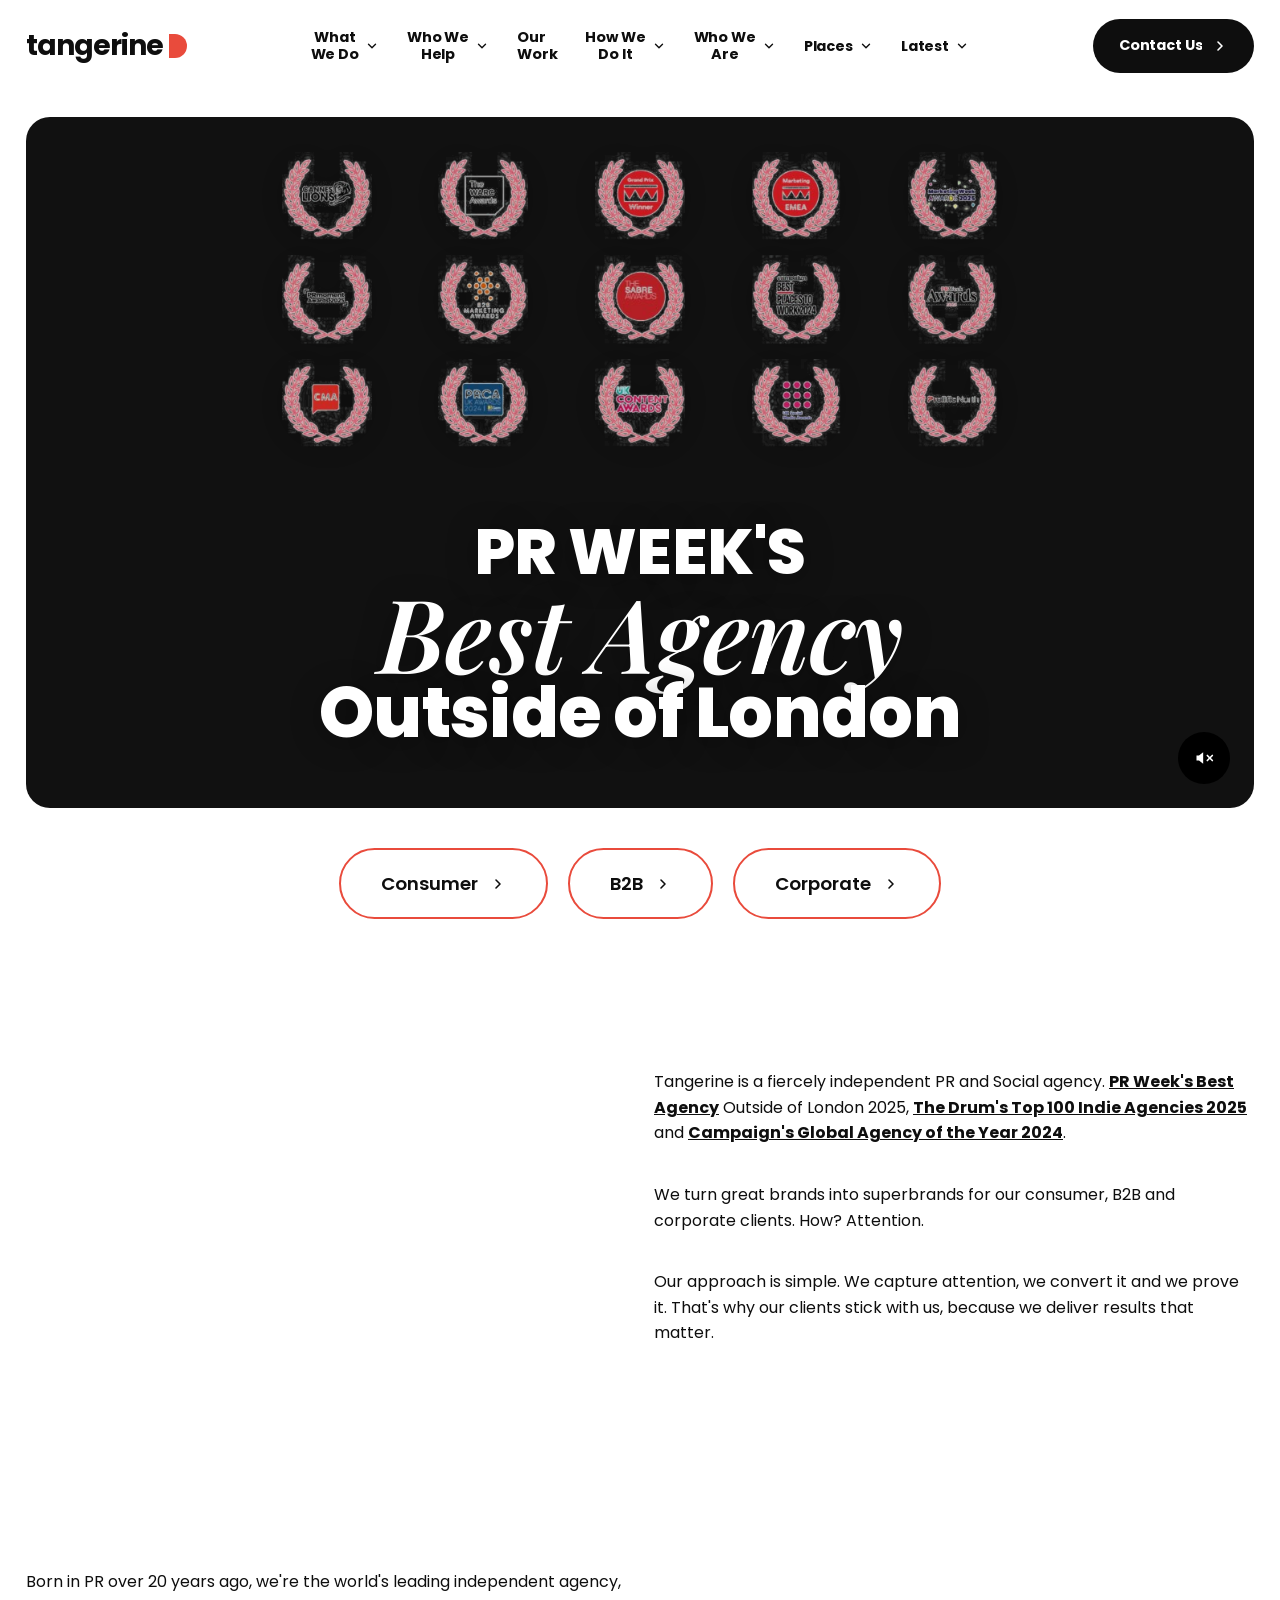
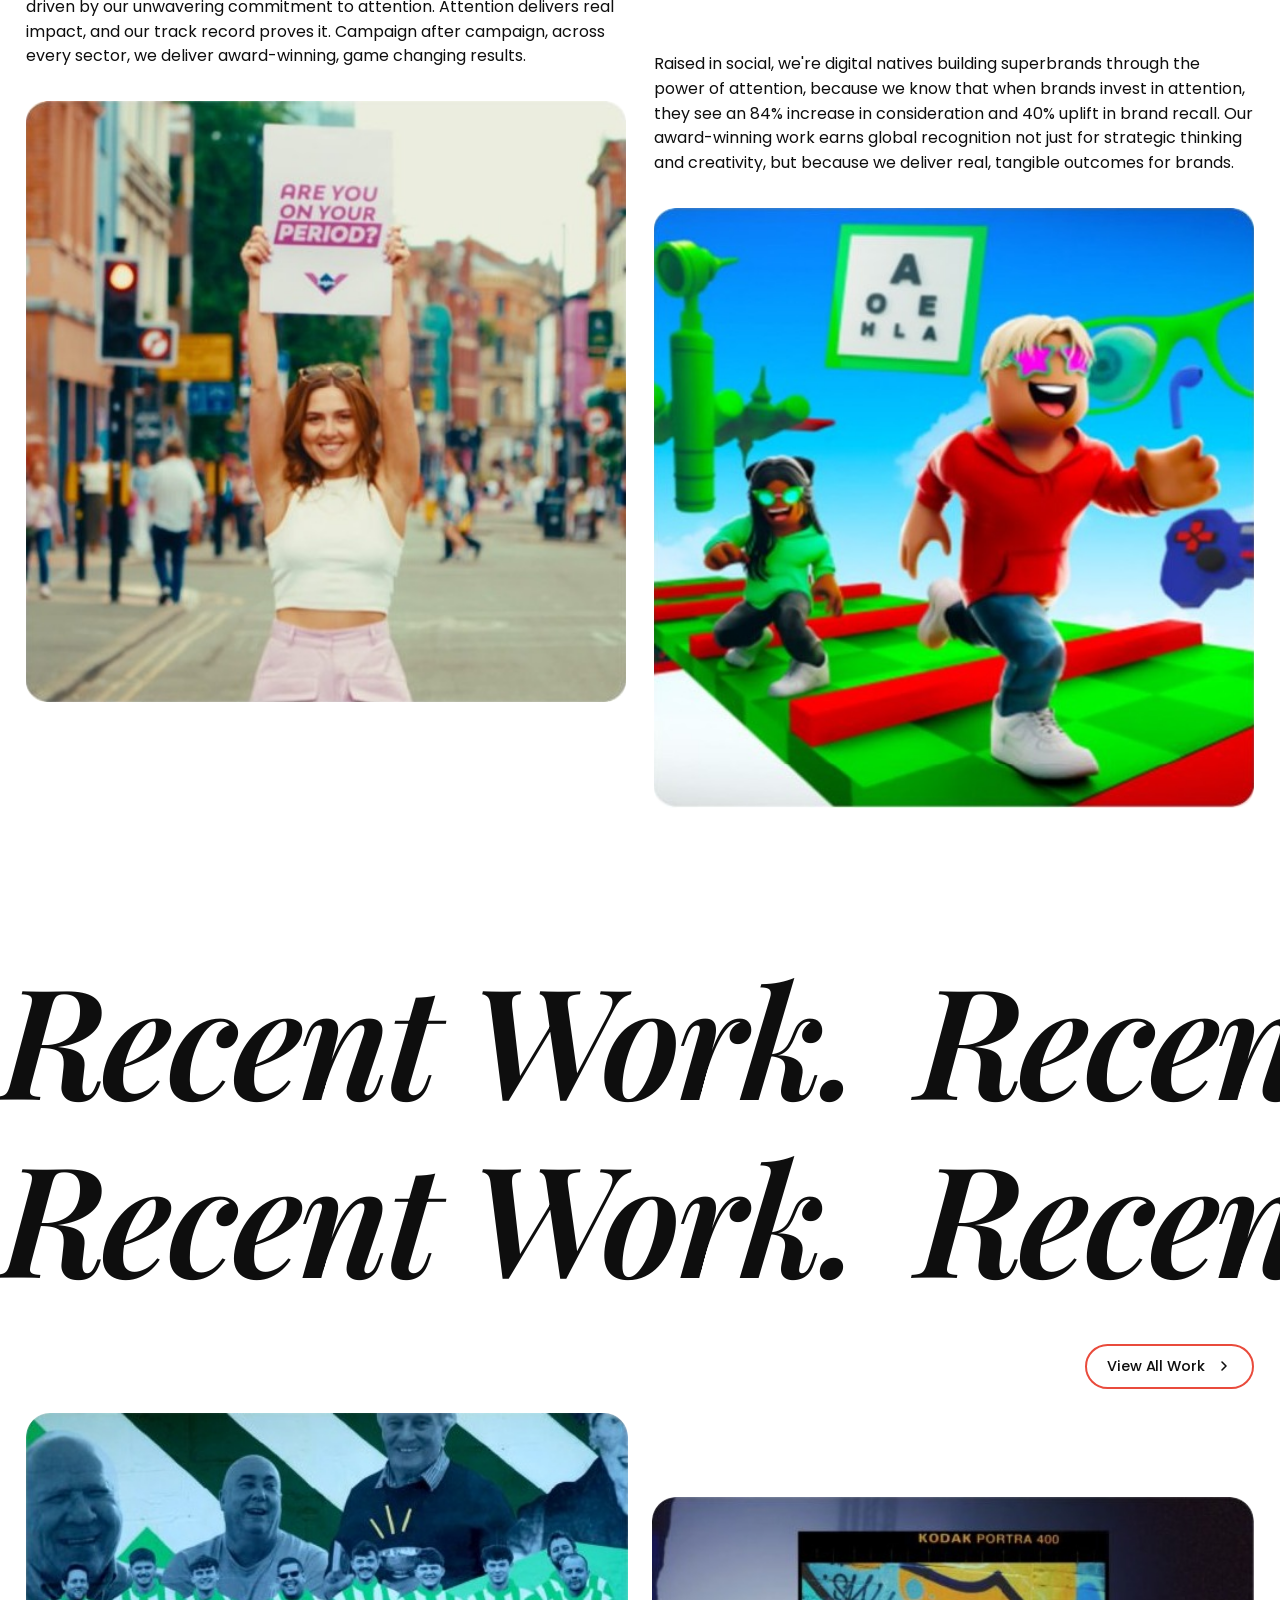
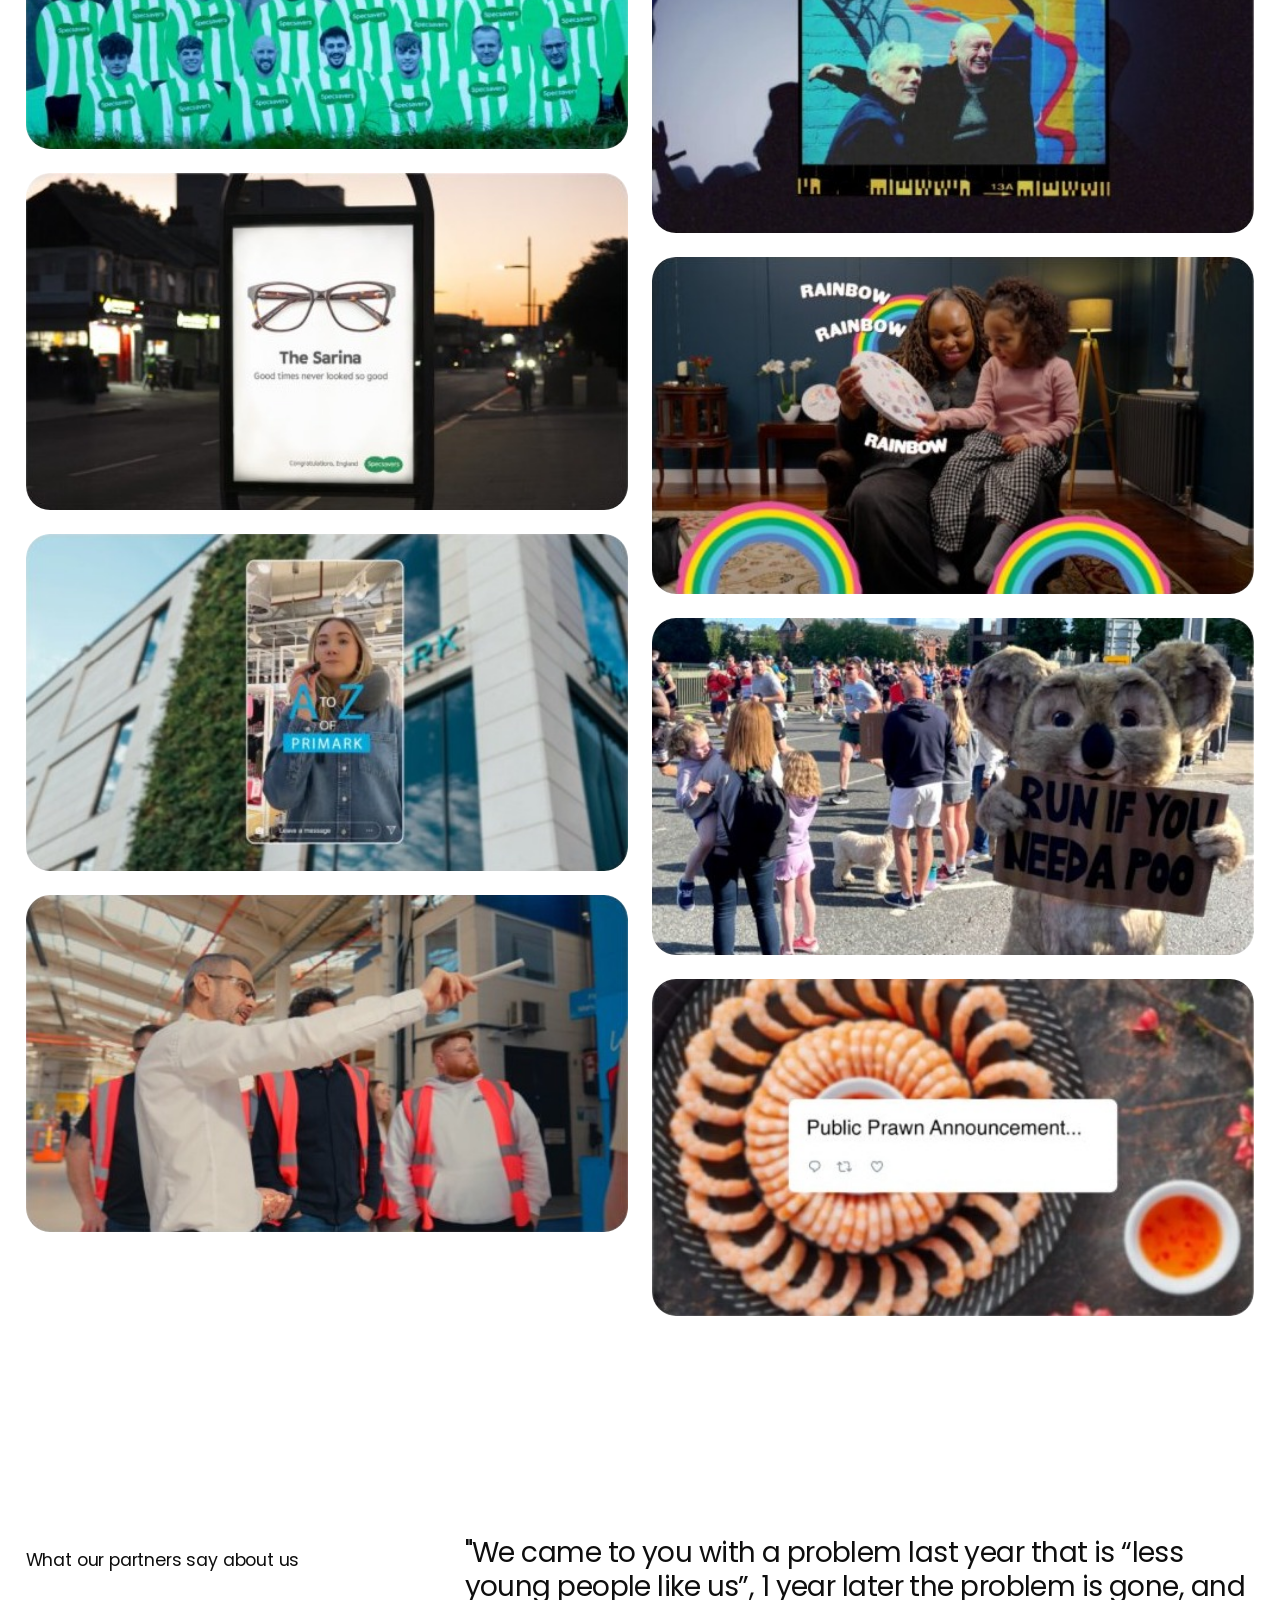
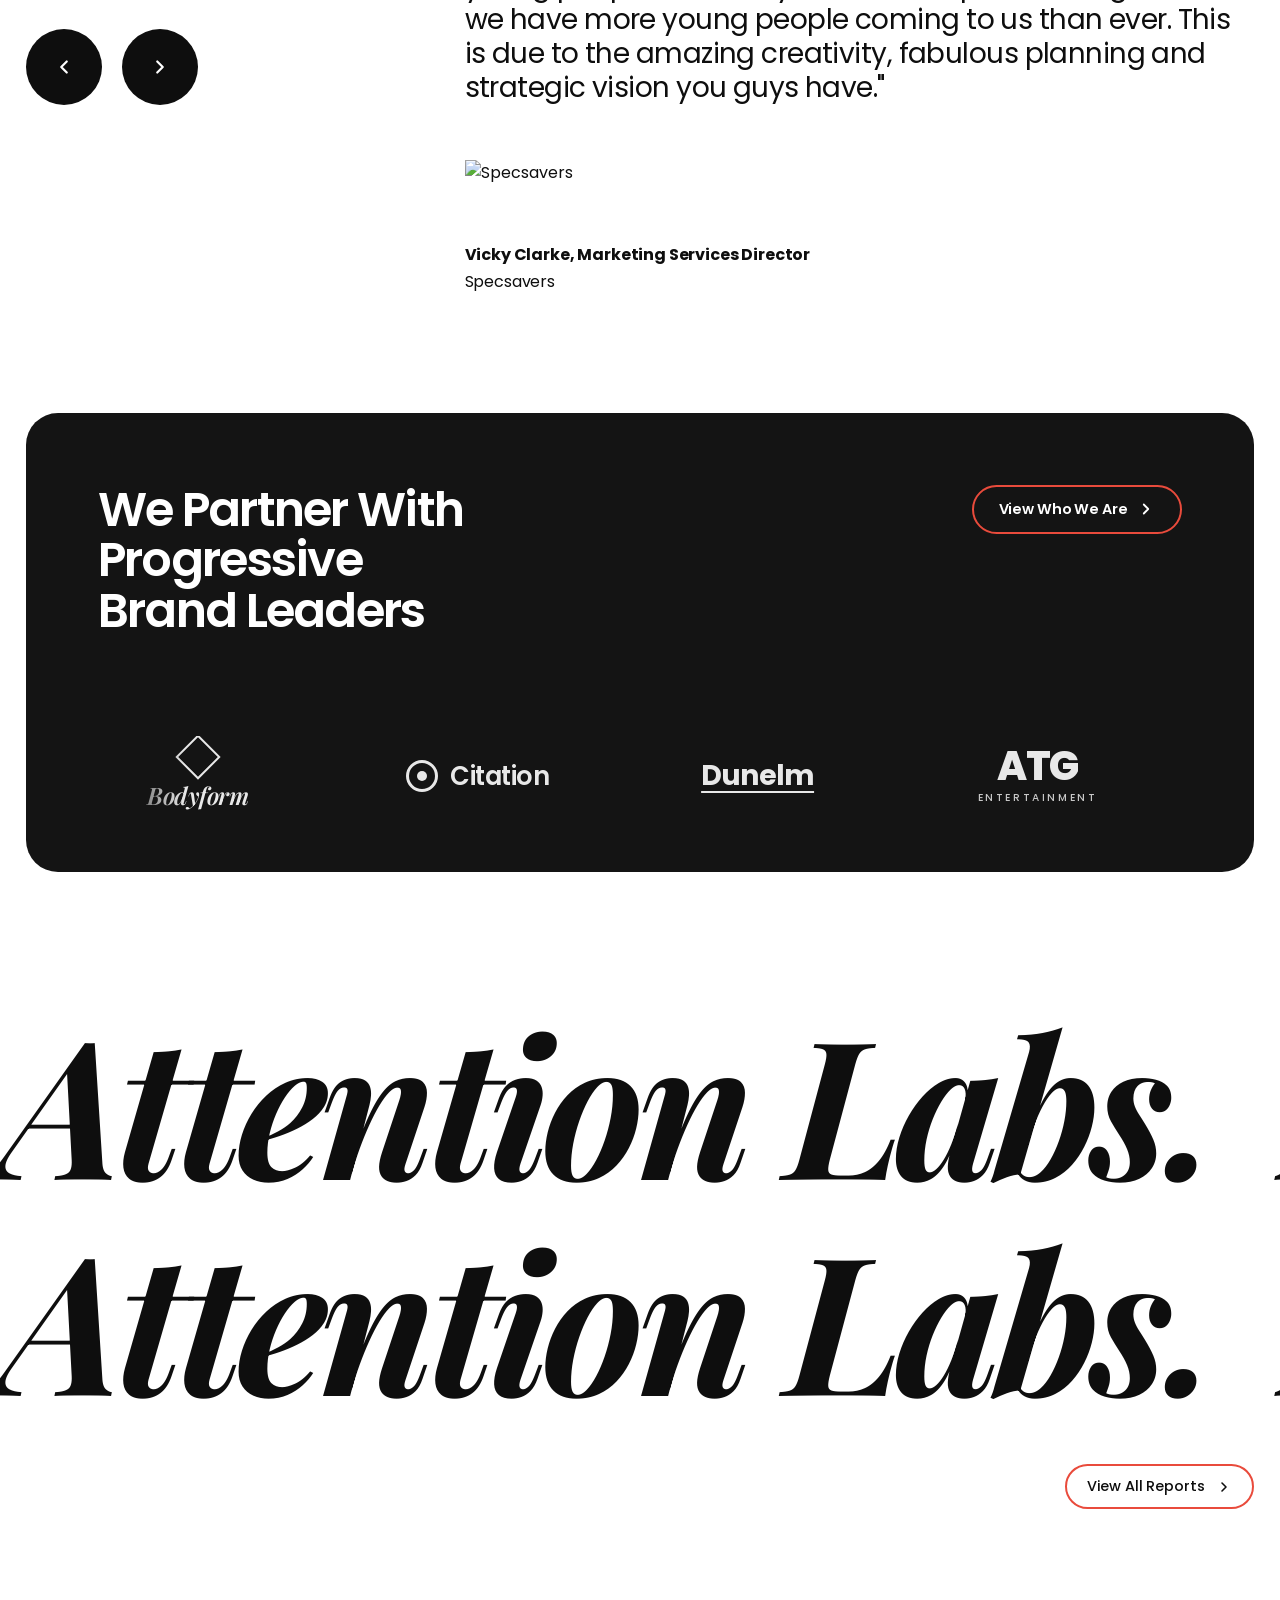
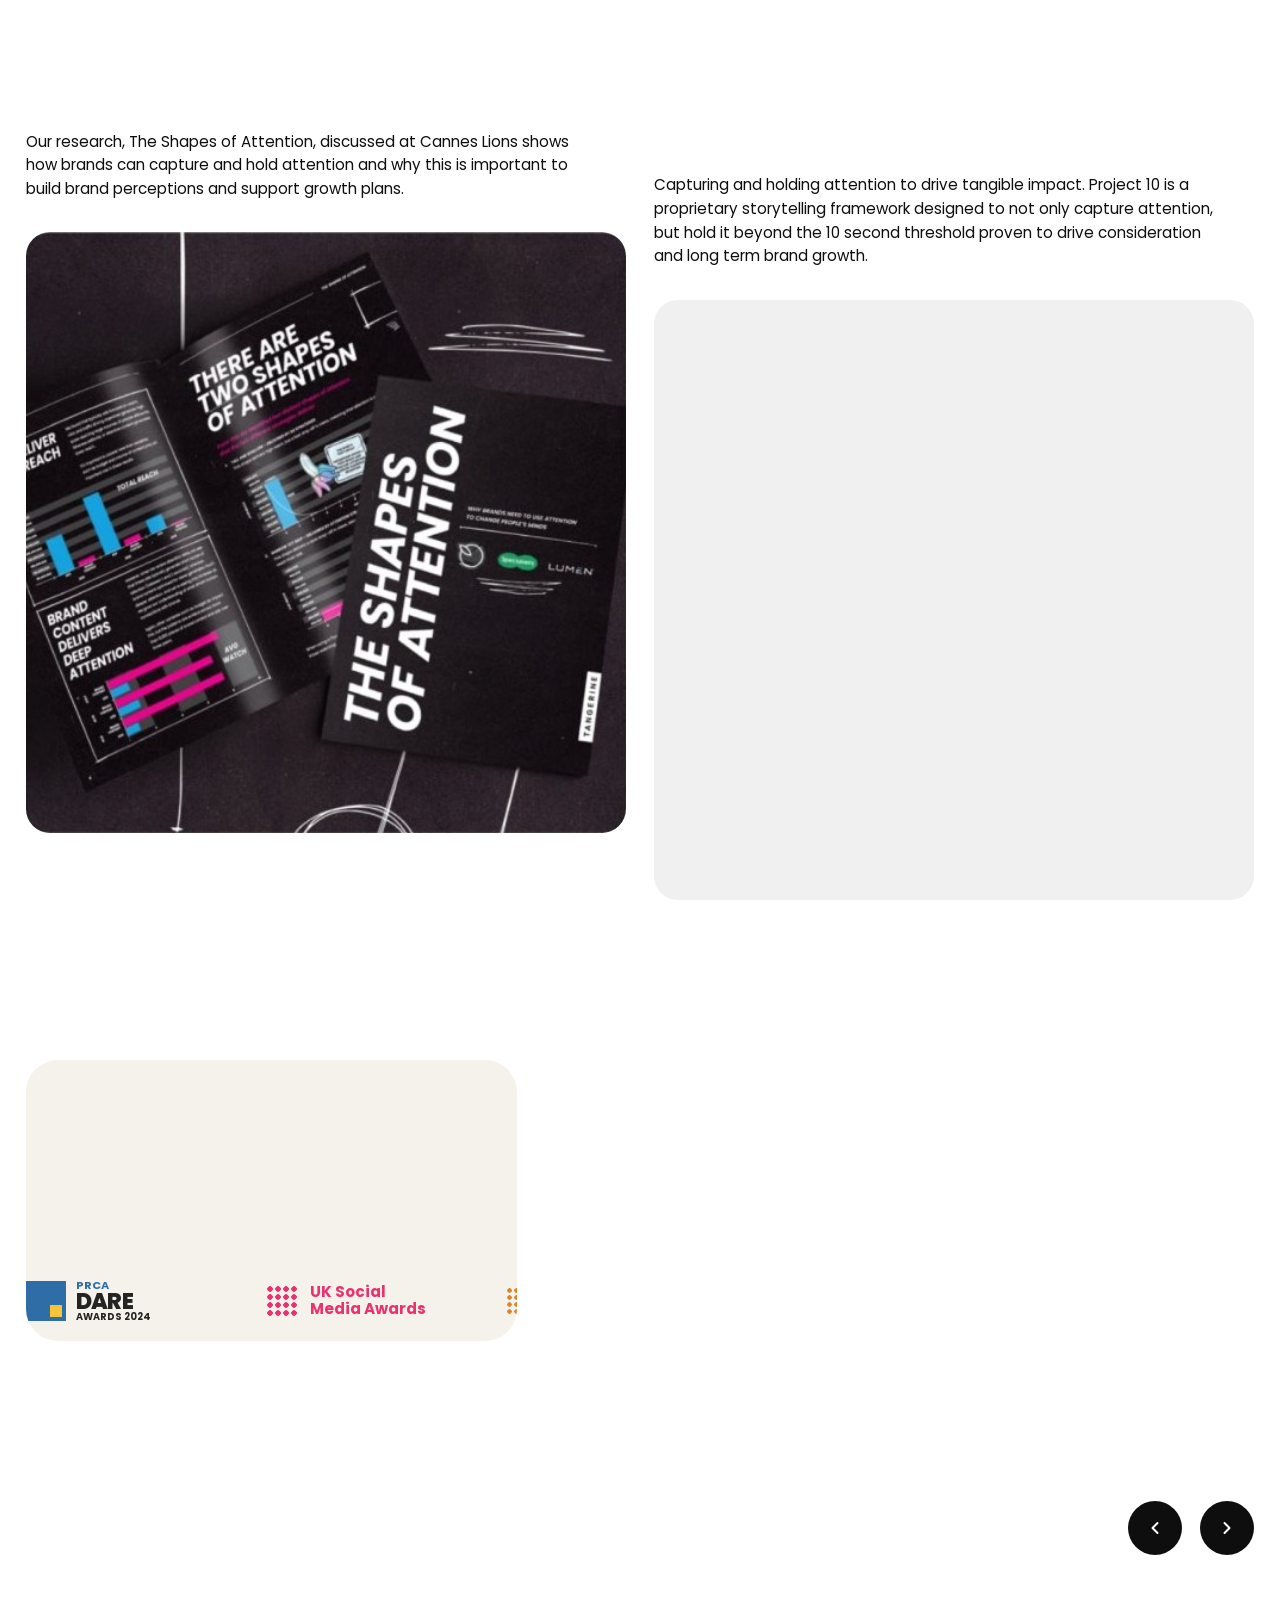
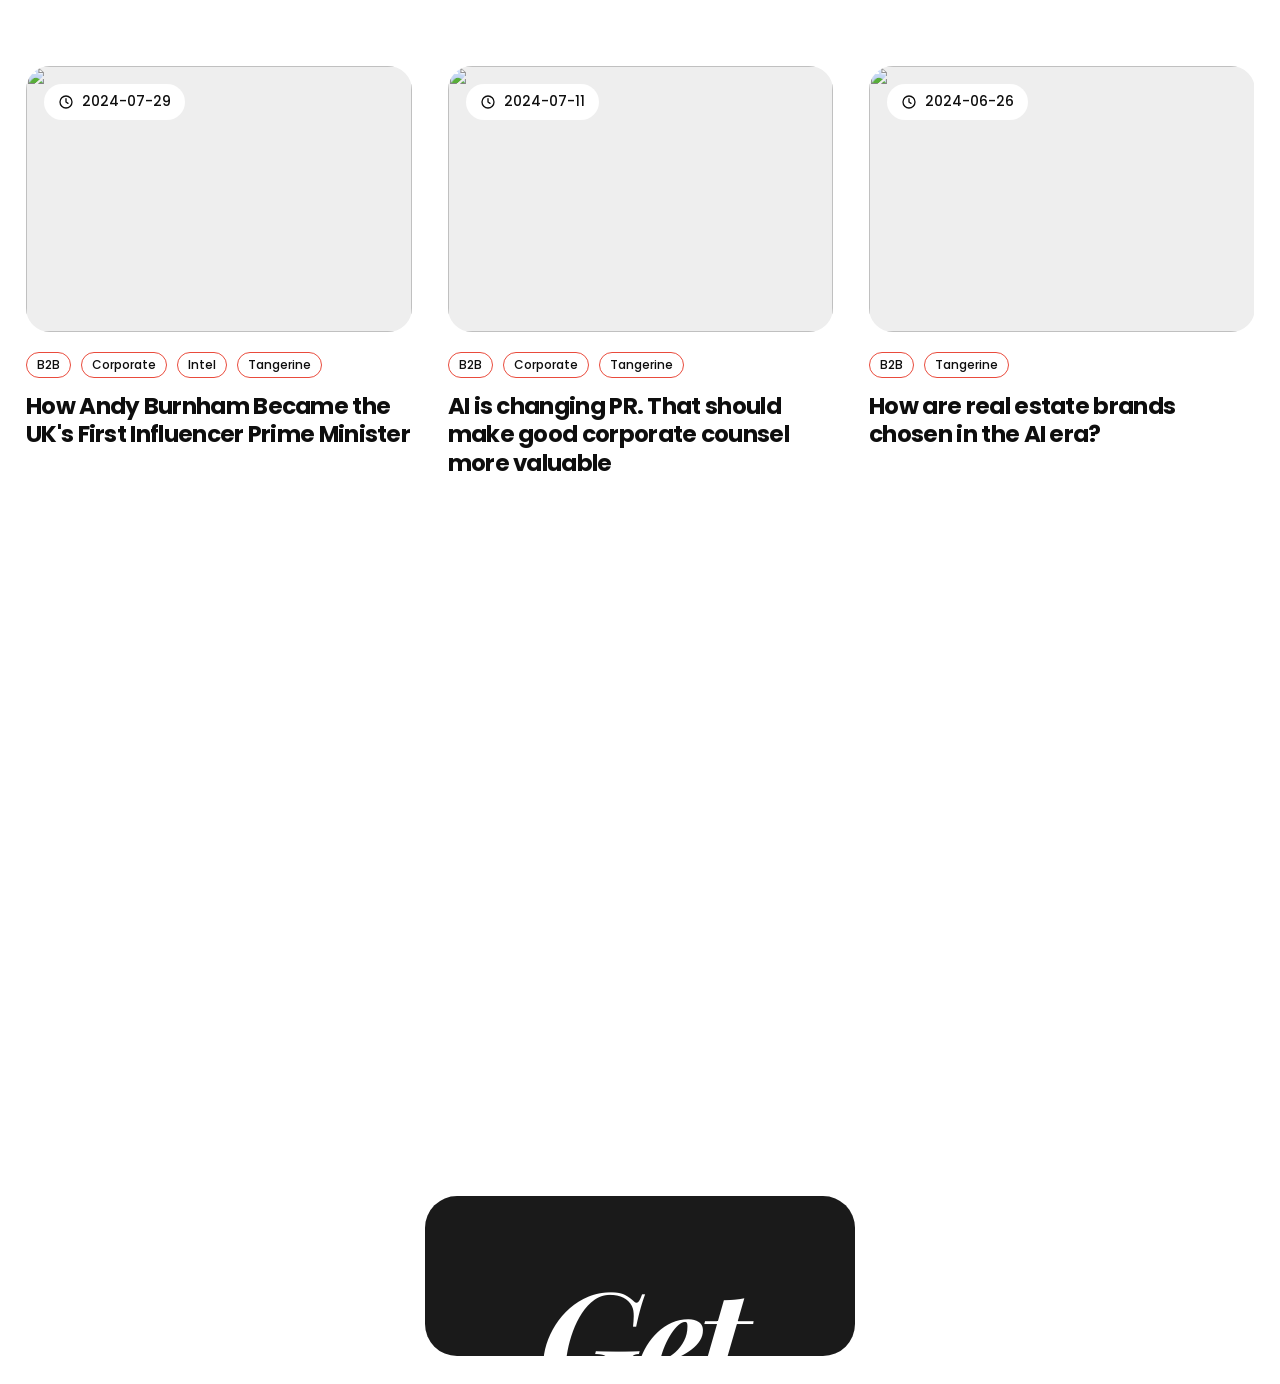
==== commit f2d6225c: "Completed" ====
--- a/index.html
+++ b/index.html
@@ -11,6 +11,7 @@
   <link
     href="https://fonts.googleapis.com/css2?family=Poppins:wght@500;600;700;800&family=Playfair+Display:ital,wght@1,600;1,700&display=swap"
     rel="stylesheet" />
+  <link rel="stylesheet" href="extras.css" />
 </head>
 
 <body>
@@ -92,8 +93,8 @@
             <div class="mega-menu"><div class="mega-inner">
               <h2 class="mega-title">Places</h2>
               <ul class="mega-list">
-                <li><a href="#" class="mega-link" style="border-top:2px solid var(--divider);"><span>Retriva</span></a></li>
-                <li><a href="#" class="mega-link"><span>Micro-Lobby</span></a></li>
+                <li><a href="retriva.html" class="mega-link" style="border-top:2px solid var(--divider);"><span>Retriva</span></a></li>
+                <li><a href="micro-lobby.html" class="mega-link"><span>Micro-Lobby</span></a></li>
               </ul>
             </div></div>
           </li>
@@ -106,15 +107,15 @@
             <div class="mega-menu"><div class="mega-inner">
               <h2 class="mega-title">Latest</h2>
               <ul class="mega-list">
-                <li><a href="#" class="mega-link" style="border-top:2px solid var(--divider);"><span>Our Blog</span></a></li>
-                <li><a href="#" class="mega-link"><span>Our Reports</span></a></li>
+                <li><a href="our-blog.html" class="mega-link" style="border-top:2px solid var(--divider);"><span>Our Blog</span></a></li>
+                <li><a href="our-reports.html" class="mega-link"><span>Our Reports</span></a></li>
               </ul>
             </div></div>
           </li>
         </ul>
       </nav>
 
-      <a href="#" class="cta-button">
+      <a href="contact.html" class="cta-button">
         <span class="cta-text">
           <span class="cta-text-inner">Contact Us</span>
           <span class="cta-text-inner cta-text-alt" aria-hidden="true">Contact Us</span>
@@ -181,21 +182,21 @@
       <nav class="mm-panel" data-panel="places">
         <button type="button" class="mm-link mm-back"><svg viewBox="0 0 24 24" width="26" height="26"><path d="M15 5l-7 7 7 7" fill="none" stroke="currentColor" stroke-width="2.6" stroke-linecap="round" stroke-linejoin="round"/></svg> Back</button>
         <ul class="mm-list">
-          <li><a href="#" class="mm-link">Retriva</a></li>
-          <li><a href="#" class="mm-link">Micro-Lobby</a></li>
+          <li><a href="retriva.html" class="mm-link">Retriva</a></li>
+          <li><a href="micro-lobby.html" class="mm-link">Micro-Lobby</a></li>
         </ul>
       </nav>
 
       <nav class="mm-panel" data-panel="latest">
         <button type="button" class="mm-link mm-back"><svg viewBox="0 0 24 24" width="26" height="26"><path d="M15 5l-7 7 7 7" fill="none" stroke="currentColor" stroke-width="2.6" stroke-linecap="round" stroke-linejoin="round"/></svg> Back</button>
         <ul class="mm-list">
-          <li><a href="#" class="mm-link">Our Blog</a></li>
-          <li><a href="#" class="mm-link">Our Reports</a></li>
+          <li><a href="our-blog.html" class="mm-link">Our Blog</a></li>
+          <li><a href="our-reports.html" class="mm-link">Our Reports</a></li>
         </ul>
       </nav>
     </div>
 
-    <div class="mm-footer"><a href="#" class="mm-contact">Contact Us</a></div>
+    <div class="mm-footer"><a href="contact.html" class="mm-contact">Contact Us</a></div>
   </div>
  
   <!-- ============ MAIN ============ -->
@@ -718,7 +719,7 @@
       </div>
 
       <div class="attention-cta">
-        <a href="#" class="attention-button">
+        <a href="our-reports.html" class="attention-button">
           <span>View All Reports</span>
           <svg viewBox="0 0 24 24" width="16" height="16">
             <path d="M9 6l6 6-6 6" fill="none" stroke="currentColor" stroke-width="2.4" stroke-linecap="round" stroke-linejoin="round" />
@@ -962,7 +963,7 @@
     <div class="blog-head">
       <div class="blog-head-left">
         <h2 class="blog-title"><span class="blog-title-inner">Attention Please!</span></h2>
-        <a href="#" class="blog-button">
+        <a href="our-blog.html" class="blog-button">
           <span>View Our Blogs</span>
           <svg viewBox="0 0 24 24" width="14" height="14">
             <path d="M9 6l6 6-6 6" fill="none" stroke="currentColor" stroke-width="2.4" stroke-linecap="round" stroke-linejoin="round" />
@@ -1065,7 +1066,7 @@
     <div class="footer-box" id="footerBox">
       <div class="footer-content">
         <h2 class="footer-heading">Get in touch</h2>
-        <a href="#" class="footer-pill footer-contact">Contact Us</a>
+        <a href="contact.html" class="footer-pill footer-contact">Contact Us</a>
         <p class="footer-tagline">Born in PR.<br />Raised in Social.<br />Digitally Native.</p>
 
         <div class="footer-grid">
@@ -1090,7 +1091,7 @@
           </div>
           <div class="footer-col">
             <h4>Who We Are</h4>
-            <a href="about.html">About us</a><a href="our-careers.html">Careers</a><a href="#">Latest</a><a href="#">Contact</a>
+            <a href="about.html">About us</a><a href="our-careers.html">Careers</a><a href="latest.html">Latest</a><a href="contact.html">Contact</a>
           </div>
         </div>
 
@@ -1376,6 +1377,7 @@
 })();
   </script>
 
+  <script src="extras.js" defer></script>
 </body>
 
 </html>
--- a/styles.css
+++ b/styles.css
@@ -210,8 +210,6 @@
   display: flex;
   flex-direction: column;
 }
-
-
 
 .mega-list li {
   border-bottom: 2px solid var(--divider);
@@ -2907,9 +2905,9 @@
   }
 
   /* Left-aligned button below the title — proper tap target */
-   .partners-button {
-    justify-self: start;   /* horizontal alignment in a grid */
-    width: fit-content;    /* shrink to its content, like desktop */
+  .partners-button {
+    justify-self: start;
+    width: fit-content;
   }
 
   .partners-track {
@@ -3005,7 +3003,7 @@
   .blog {
     padding: 20px 20px 60px;
     --gap: 20px;
-    --per: 2;              /* 2 cards visible on tablet */
+    --per: 2;
   }
 
   .blog-arrow {
@@ -3047,6 +3045,7 @@
     align-items: flex-start;
   }
 }
+
 /* ---- Responsive ---- */
 @media (max-width: 900px) {
   .blog {
@@ -3130,7 +3129,6 @@
     font-size: 1rem;
   }
 
-  /* hero: taller frame so the headline fits */
   .hero {
     padding: 12px 16px 32px;
   }
@@ -3254,7 +3252,6 @@
     margin-bottom: 32px;
   }
 
-  /* blog */
   .blog {
     padding: 16px 16px 48px;
   }
@@ -3292,7 +3289,6 @@
     font-size: 1.2rem;
   }
 
-  /* footer */
   .site-footer {
     padding: 0 8px 8px;
   }
@@ -3363,7 +3359,6 @@
   --pad: clamp(16px, 2vw, 40px);
 }
 
-/* hero award laurels: 5 x 3 grid */
 .hero-awards {
   display: grid;
   grid-template-columns: repeat(5, 1fr);
@@ -3498,25 +3493,448 @@
 
 /* ---- mobile menu: never show a scrollbar ---- */
 .mm-panel {
-    scrollbar-width: none;
-    -ms-overflow-style: none;
+  scrollbar-width: none;
+  -ms-overflow-style: none;
 }
 
 .mm-panel::-webkit-scrollbar {
-    display: none;
+  display: none;
 }
 
 /* ---- three-line hamburger ---- */
 .menu-toggle {
-    gap: 5px;
+  gap: 5px;
 }
 
 .menu-toggle span {
-    width: 22px;
-    height: 2.5px;
+  width: 22px;
+  height: 2.5px;
 }
 
 @media (max-width: 600px) {
-    .menu-toggle { gap: 4px; }
-    .menu-toggle span { width: 20px; height: 2px; }
+  .menu-toggle {
+    gap: 4px;
+  }
+
+  .menu-toggle span {
+    width: 20px;
+    height: 2px;
+  }
+}
+
+
+/* ==========================================================
+   24. NEWPAGES.CSS — Retriva page styles
+   (Appended at end so it overrides earlier rules cleanly.)
+   ========================================================== */
+
+.np-wrap {
+  max-width: 1300px;
+  margin: 0 auto;
+  padding: 0 48px;
+}
+
+.np-sec {
+  padding: 90px 0;
+}
+
+.np-tag {
+  display: inline-block;
+  font-size: 0.8rem;
+  font-weight: 600;
+  text-transform: uppercase;
+  letter-spacing: 0.08em;
+  color: var(--accent);
+  margin-bottom: 18px;
+}
+
+.np-h2 {
+  font-size: clamp(1.8rem, 3.6vw, 2.8rem);
+  font-weight: 600;
+  line-height: 1.15;
+  letter-spacing: -0.03em;
+  color: var(--ink);
+  margin-bottom: 22px;
+  max-width: 900px;
+}
+
+.np-p {
+  font-size: 1rem;
+  line-height: 1.65;
+  color: #333;
+  max-width: 780px;
+  margin-bottom: 16px;
+}
+
+.np-num {
+  font-family: 'Playfair Display', Georgia, serif;
+  font-style: italic;
+  font-weight: 700;
+  font-size: 1.4rem;
+  color: var(--accent);
+  margin-right: 14px;
+}
+
+/* ---- hero (blobs + animated logo) ---- */
+.np-hero {
+  position: relative;
+  min-height: 70vh;
+  display: flex;
+  align-items: center;
+  justify-content: center;
+  overflow: hidden;
+  padding: 100px 24px;
+}
+
+.np-blob {
+  position: absolute;
+  border-radius: 50%;
+  filter: blur(80px);
+  opacity: 0.35;
+  z-index: 0;
+  pointer-events: none;
+}
+
+.np-blob.b1 {
+  width: 420px;
+  height: 420px;
+  background: #ffb4a2;
+  top: -100px;
+  left: -100px;
+}
+
+.np-blob.b2 {
+  width: 480px;
+  height: 480px;
+  background: #f9d29a;
+  bottom: -140px;
+  right: -120px;
+}
+
+.rt-logo {
+  position: relative;
+  z-index: 2;
+  display: flex;
+  align-items: baseline;
+  font-family: 'Poppins', sans-serif;
+  font-weight: 800;
+  font-size: clamp(4rem, 14vw, 11rem);
+  letter-spacing: -0.05em;
+  line-height: 1;
+  color: var(--ink);
+  margin: 0;
+}
+
+.rt-logo span {
+  display: inline-block;
+  opacity: 0;
+  translate: 0 0.4em;
+  animation: rtLogoIn 0.9s cubic-bezier(0.22, 1, 0.36, 1) forwards;
+  animation-delay: calc(var(--i) * 0.08s + 0.15s);
+}
+
+@keyframes rtLogoIn {
+  to {
+    opacity: 1;
+    translate: 0 0;
+  }
+}
+
+/* ---- four-question list ---- */
+.rt-qs {
+  display: grid;
+  grid-template-columns: repeat(2, 1fr);
+  gap: 20px 40px;
+  margin-top: 40px;
+  max-width: 900px;
+}
+
+.rt-q {
+  display: flex;
+  align-items: baseline;
+  border-top: 1px solid #e4e0da;
+  padding-top: 18px;
+}
+
+.rt-q h3 {
+  font-size: 1.15rem;
+  font-weight: 600;
+  letter-spacing: -0.02em;
+  color: var(--ink);
+  line-height: 1.35;
+}
+
+/* ---- image wrapper ---- */
+.np-image {
+  width: 100%;
+  border-radius: 24px;
+  overflow: hidden;
+  background: #f0eee9;
+  aspect-ratio: 16 / 9;
+}
+
+.np-image img {
+  width: 100%;
+  height: 100%;
+  object-fit: cover;
+  display: block;
+}
+
+/* ---- three framework cards ---- */
+.rt-cards {
+  display: grid;
+  grid-template-columns: repeat(3, 1fr);
+  gap: 24px;
+  margin-top: 50px;
+}
+
+.rt-card {
+  background: #f5f2ec;
+  border-radius: 22px;
+  padding: 40px 32px;
+  display: flex;
+  flex-direction: column;
+  gap: 12px;
+}
+
+.rt-ico {
+  display: inline-flex;
+  align-items: center;
+  justify-content: center;
+  width: 52px;
+  height: 52px;
+  border-radius: 12px;
+  background: var(--accent);
+  color: #fff;
+  margin-bottom: 8px;
+}
+
+.rt-card h3 {
+  font-size: 1.45rem;
+  font-weight: 700;
+  letter-spacing: -0.02em;
+  color: var(--ink);
+}
+
+.rt-card .sub {
+  font-size: 0.9rem;
+  font-weight: 500;
+  color: #666;
+  margin-bottom: 6px;
+}
+
+.rt-card p {
+  font-size: 0.92rem;
+  line-height: 1.55;
+  color: #333;
+}
+
+.rt-card ul {
+  list-style: none;
+  margin-top: 6px;
+  display: flex;
+  flex-direction: column;
+  gap: 6px;
+}
+
+.rt-card li {
+  font-size: 0.88rem;
+  line-height: 1.5;
+  color: #333;
+  padding-left: 18px;
+  position: relative;
+}
+
+.rt-card li::before {
+  content: '';
+  position: absolute;
+  left: 0;
+  top: 9px;
+  width: 6px;
+  height: 6px;
+  background: var(--accent);
+  border-radius: 50%;
+}
+
+/* ---- banner with typewriter search ---- */
+.rt-banner {
+  position: relative;
+  background: #0e0e0e;
+  color: #fff;
+  border-radius: 28px;
+  padding: 90px 60px;
+  overflow: hidden;
+  margin: 40px 0;
+}
+
+.rt-banner h2 {
+  position: relative;
+  z-index: 2;
+  font-size: clamp(2rem, 4.5vw, 3.5rem);
+  font-weight: 600;
+  line-height: 1.1;
+  letter-spacing: -0.03em;
+  color: #fff;
+  margin-bottom: 40px;
+}
+
+.rt-banner h2 strong {
+  font-weight: 800;
+}
+
+.rt-search {
+  position: relative;
+  z-index: 2;
+  display: flex;
+  align-items: center;
+  gap: 18px;
+  background: #fff;
+  color: var(--ink);
+  border-radius: 999px;
+  padding: 20px 28px;
+  max-width: 680px;
+  font-size: clamp(1rem, 1.6vw, 1.3rem);
+  font-weight: 500;
+}
+
+.rt-search .glass {
+  flex-shrink: 0;
+  margin-left: auto;
+}
+
+.rt-search .caret {
+  display: inline-block;
+  width: 2px;
+  height: 1.1em;
+  background: var(--accent);
+  margin-left: 2px;
+  vertical-align: -0.15em;
+  animation: caretBlink 1s steps(1) infinite;
+}
+
+@keyframes caretBlink {
+  50% {
+    opacity: 0;
+  }
+}
+
+.rt-cursor {
+  position: absolute;
+  right: -30px;
+  bottom: -30px;
+  color: var(--accent);
+  transform: rotate(-8deg);
+  z-index: 3;
+  pointer-events: none;
+}
+
+/* ---- CTA card ---- */
+.np-cta {
+  background: #f5f2ec;
+  border-radius: 24px;
+  padding: 60px;
+  display: flex;
+  flex-direction: column;
+  align-items: flex-start;
+  gap: 24px;
+}
+
+.np-cta h3 {
+  font-size: clamp(1.5rem, 2.8vw, 2.1rem);
+  font-weight: 600;
+  letter-spacing: -0.025em;
+  color: var(--ink);
+  max-width: 700px;
+}
+
+.np-btn {
+  display: inline-flex;
+  align-items: center;
+  gap: 10px;
+  padding: 14px 28px;
+  background: var(--accent);
+  color: #fff;
+  border: 2px solid var(--accent);
+  border-radius: 999px;
+  font-size: 0.95rem;
+  font-weight: 600;
+  text-decoration: none;
+  transition: background 0.3s ease, color 0.3s ease, transform 0.3s ease;
+}
+
+.np-btn:hover {
+  background: transparent;
+  color: var(--ink);
+  transform: translateY(-2px);
+}
+
+/* ---- note / report card ---- */
+.rt-note {
+  background: #141414;
+  color: #fff;
+  border-radius: 24px;
+  padding: 60px;
+}
+
+.rt-note p {
+  font-size: 1rem;
+  line-height: 1.6;
+  margin-bottom: 24px;
+  max-width: 900px;
+  color: #eaeaea;
+}
+
+.rt-note .np-btn {
+  background: #fff;
+  border-color: #fff;
+  color: var(--ink);
+}
+
+.rt-note .np-btn:hover {
+  background: var(--accent);
+  border-color: var(--accent);
+  color: #fff;
+}
+
+/* ============================================================
+   NEWPAGES — responsive
+   ============================================================ */
+@media (max-width: 900px) {
+  .np-wrap {
+    padding: 0 20px;
+  }
+
+  .np-sec {
+    padding: 60px 0;
+  }
+
+  .rt-qs {
+    grid-template-columns: 1fr;
+    gap: 14px;
+  }
+
+  .rt-cards {
+    grid-template-columns: 1fr;
+  }
+
+  .rt-banner {
+    padding: 60px 24px;
+    border-radius: 22px;
+  }
+
+  .rt-search {
+    padding: 16px 22px;
+  }
+
+  .rt-cursor {
+    display: none;
+  }
+
+  .np-cta {
+    padding: 40px 24px;
+  }
+
+  .rt-note {
+    padding: 40px 24px;
+  }
 }
--- a/extras.css
+++ b/extras.css
@@ -0,0 +1,58 @@
+/* ==========================================================
+   EXTRAS — site-wide animation layer
+   ========================================================== */
+
+.x-progress {
+    position: fixed;
+    top: 0; left: 0;
+    width: 100%; height: 3px;
+    background: linear-gradient(90deg, #e94b3c, #ff8a6b);
+    transform-origin: 0 50%;
+    transform: scaleX(0);
+    z-index: 400;
+    pointer-events: none;
+}
+
+/* ---- scroll reveal (opt-in via data-rv) ---- */
+[data-rv] {
+    opacity: 0;
+    translate: 0 44px;
+    transition:
+        opacity .55s ease var(--d, 0s),
+        translate .6s cubic-bezier(.22, 1, .36, 1) var(--d, 0s),
+        scale .6s cubic-bezier(.22, 1, .36, 1) var(--d, 0s);
+}
+[data-rv="left"]  { translate: -48px 0; }
+[data-rv="right"] { translate: 48px 0; }
+[data-rv="scale"] { translate: 0 24px; scale: .92; }
+[data-rv].in {
+    opacity: 1;
+    translate: 0 0;
+    scale: 1;
+}
+
+/* ---- word-by-word reveal ---- */
+[data-words] .w {
+    display: inline-block;
+    opacity: 0;
+    translate: 0 .5em;
+    transition:
+        opacity .45s ease calc(var(--w) * .03s),
+        translate .55s cubic-bezier(.22, 1, .36, 1) calc(var(--w) * .03s);
+}
+[data-words].in .w { opacity: 1; translate: 0 0; }
+p[data-words] .w { translate: 0 .3em; }
+
+.cta-button, .np-btn, .hero-pill, .job-cta, .blog-button,
+.partners-button, .recent-button, .attention-button {
+    will-change: translate;
+}
+
+@media (prefers-reduced-motion: reduce) {
+    [data-rv], [data-words] .w {
+        opacity: 1 !important;
+        translate: none !important;
+        scale: none !important;
+        transition: none !important;
+    }
+}
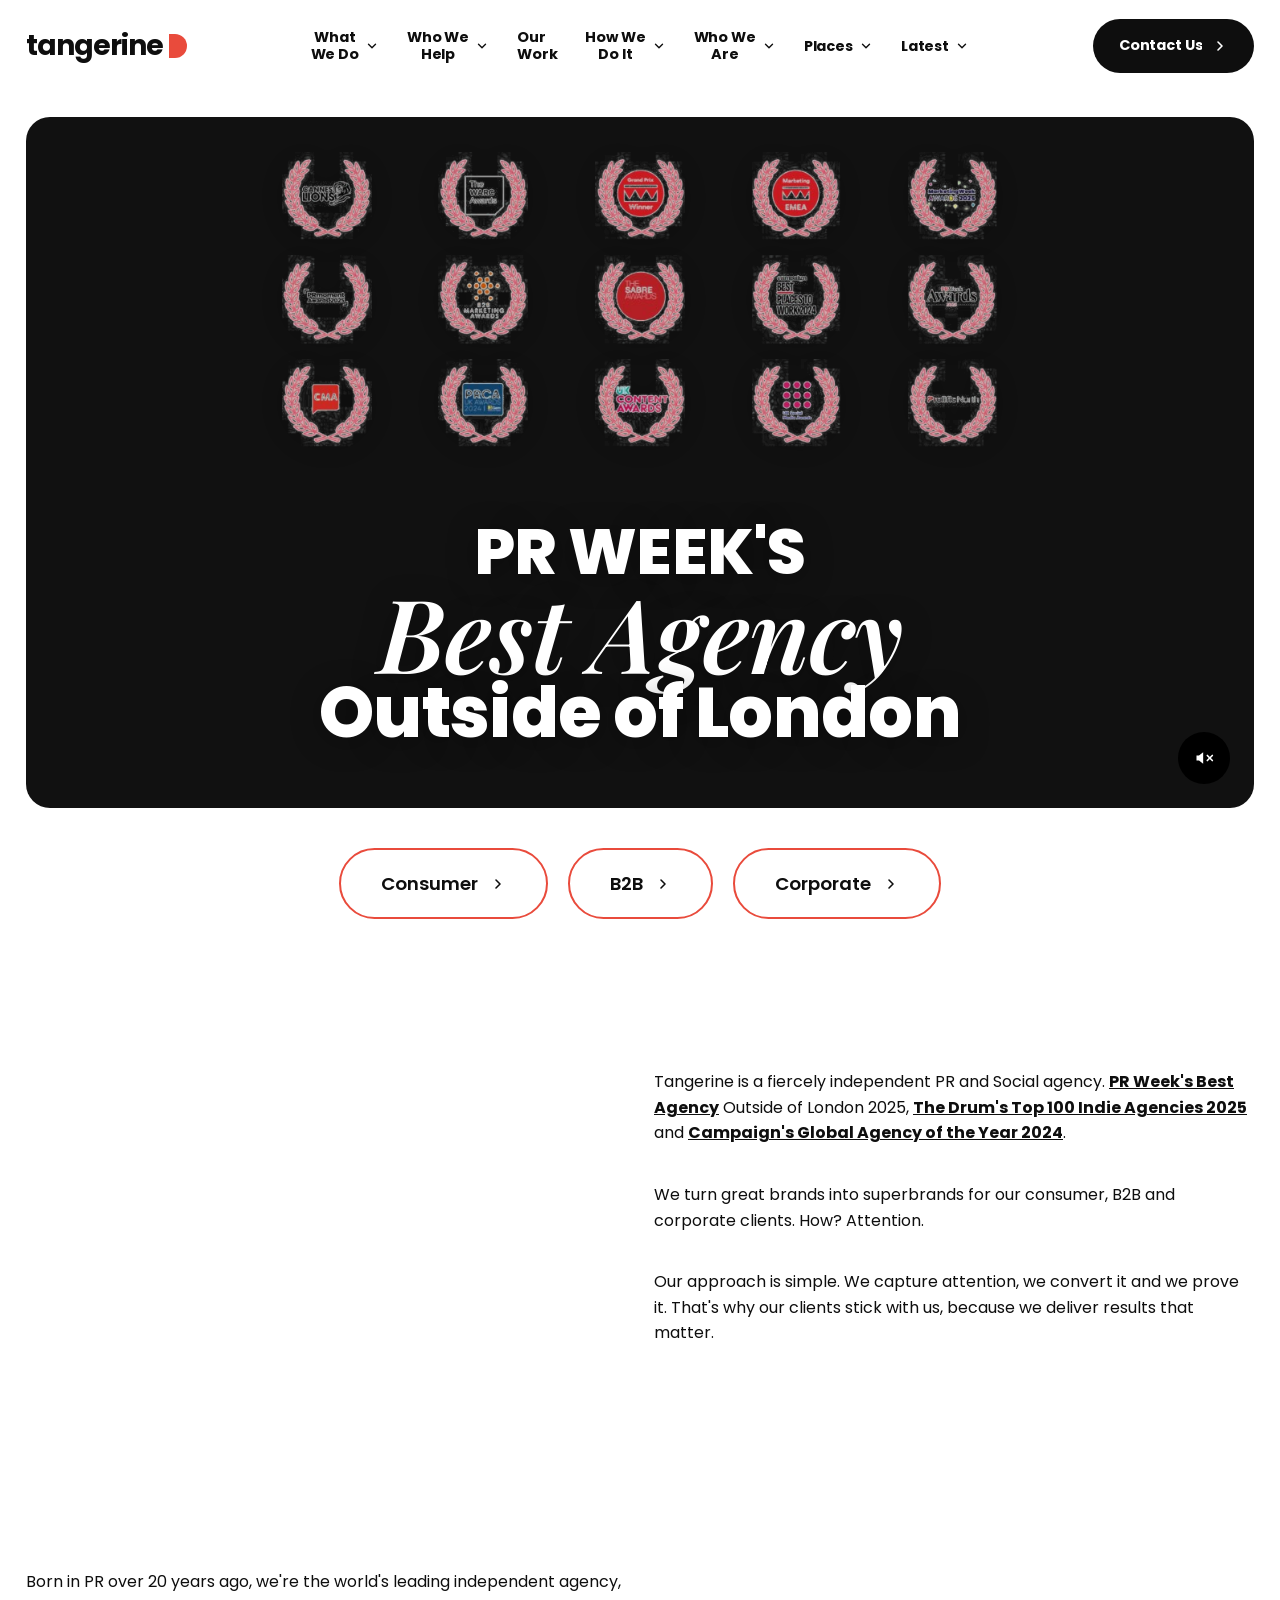
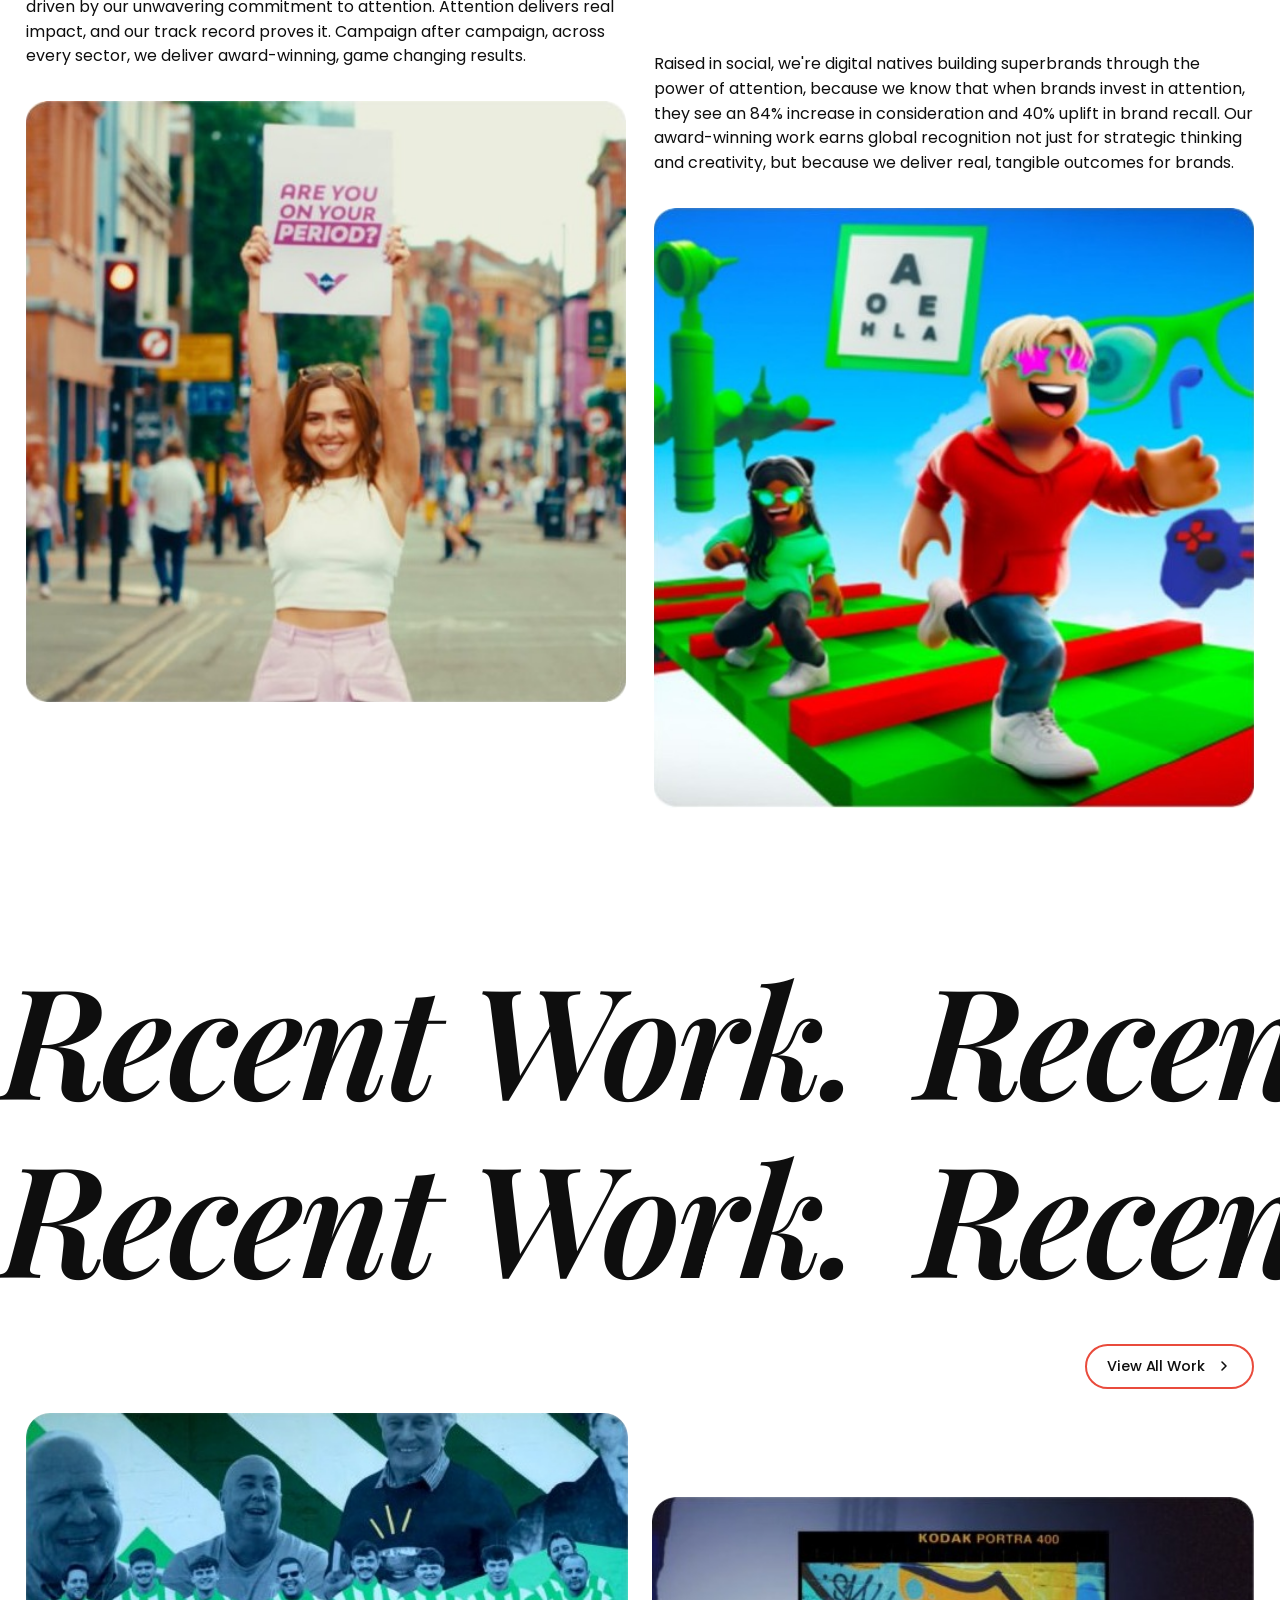
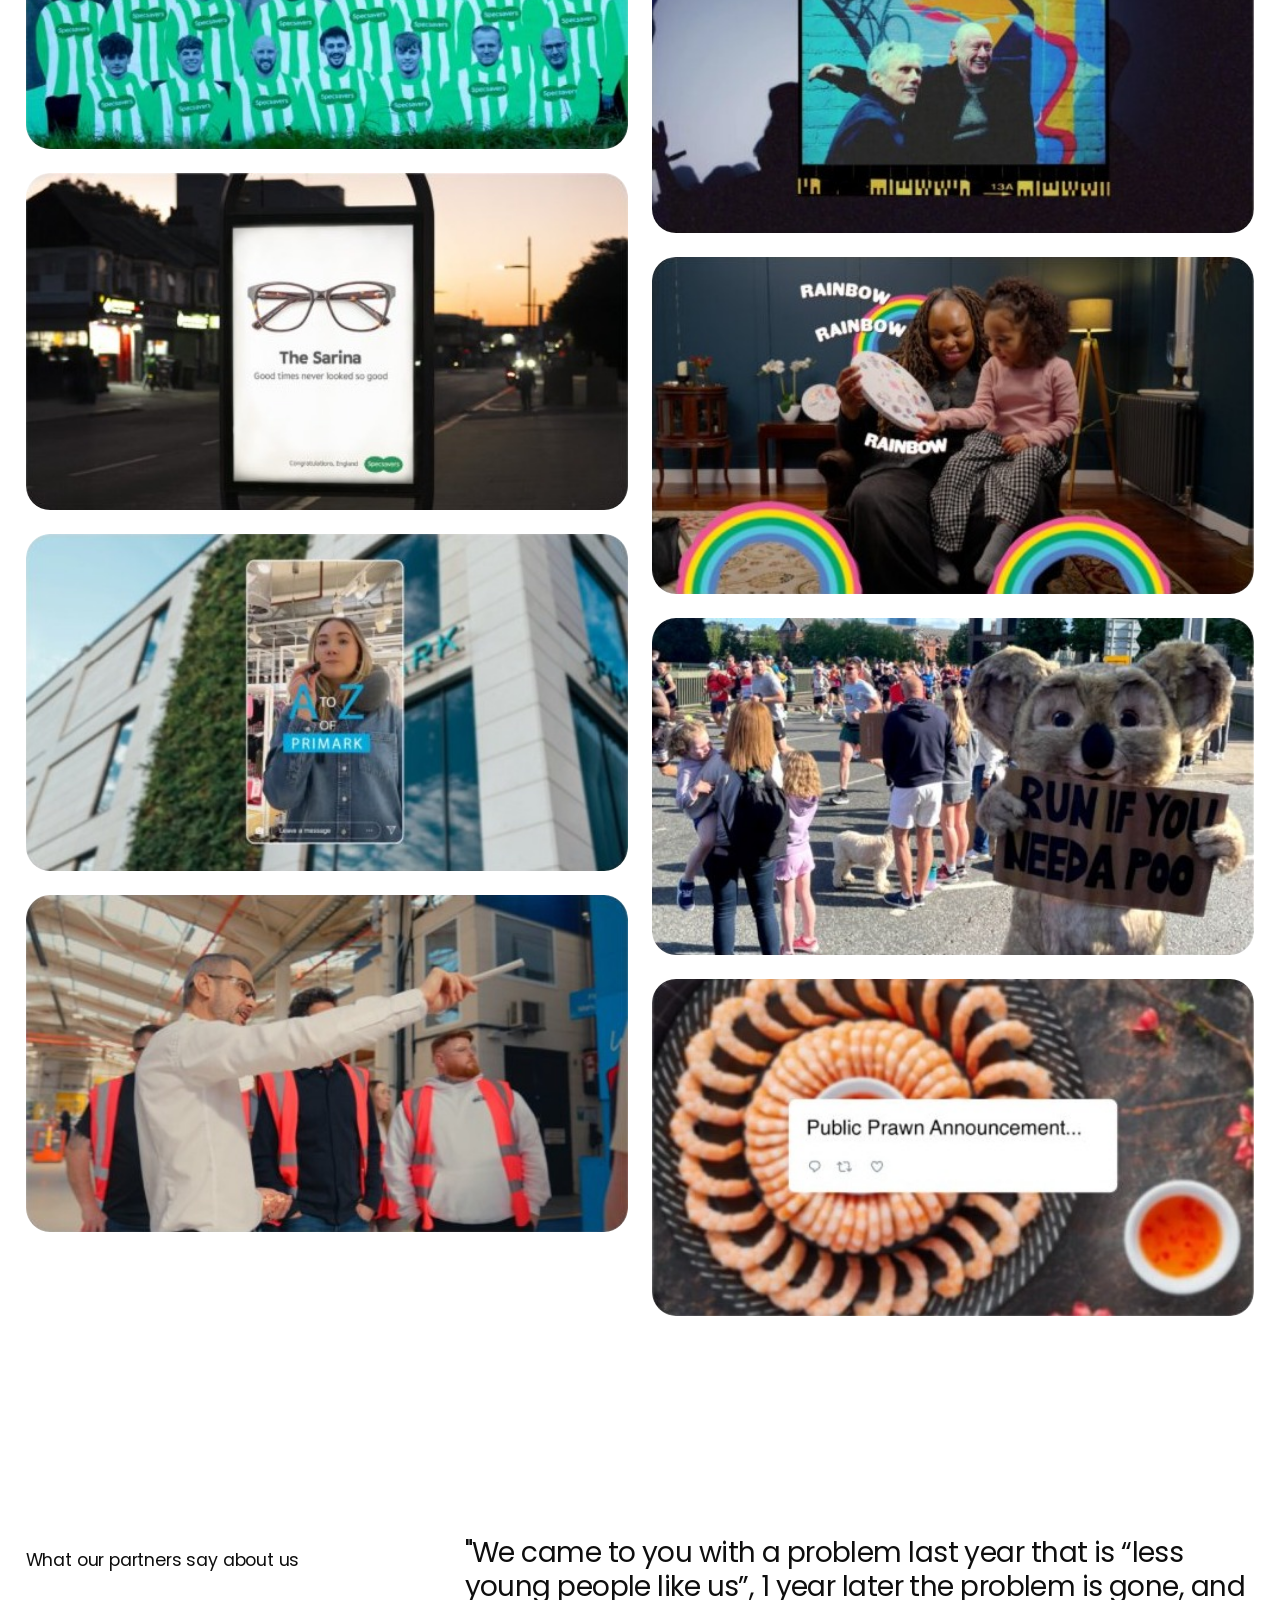
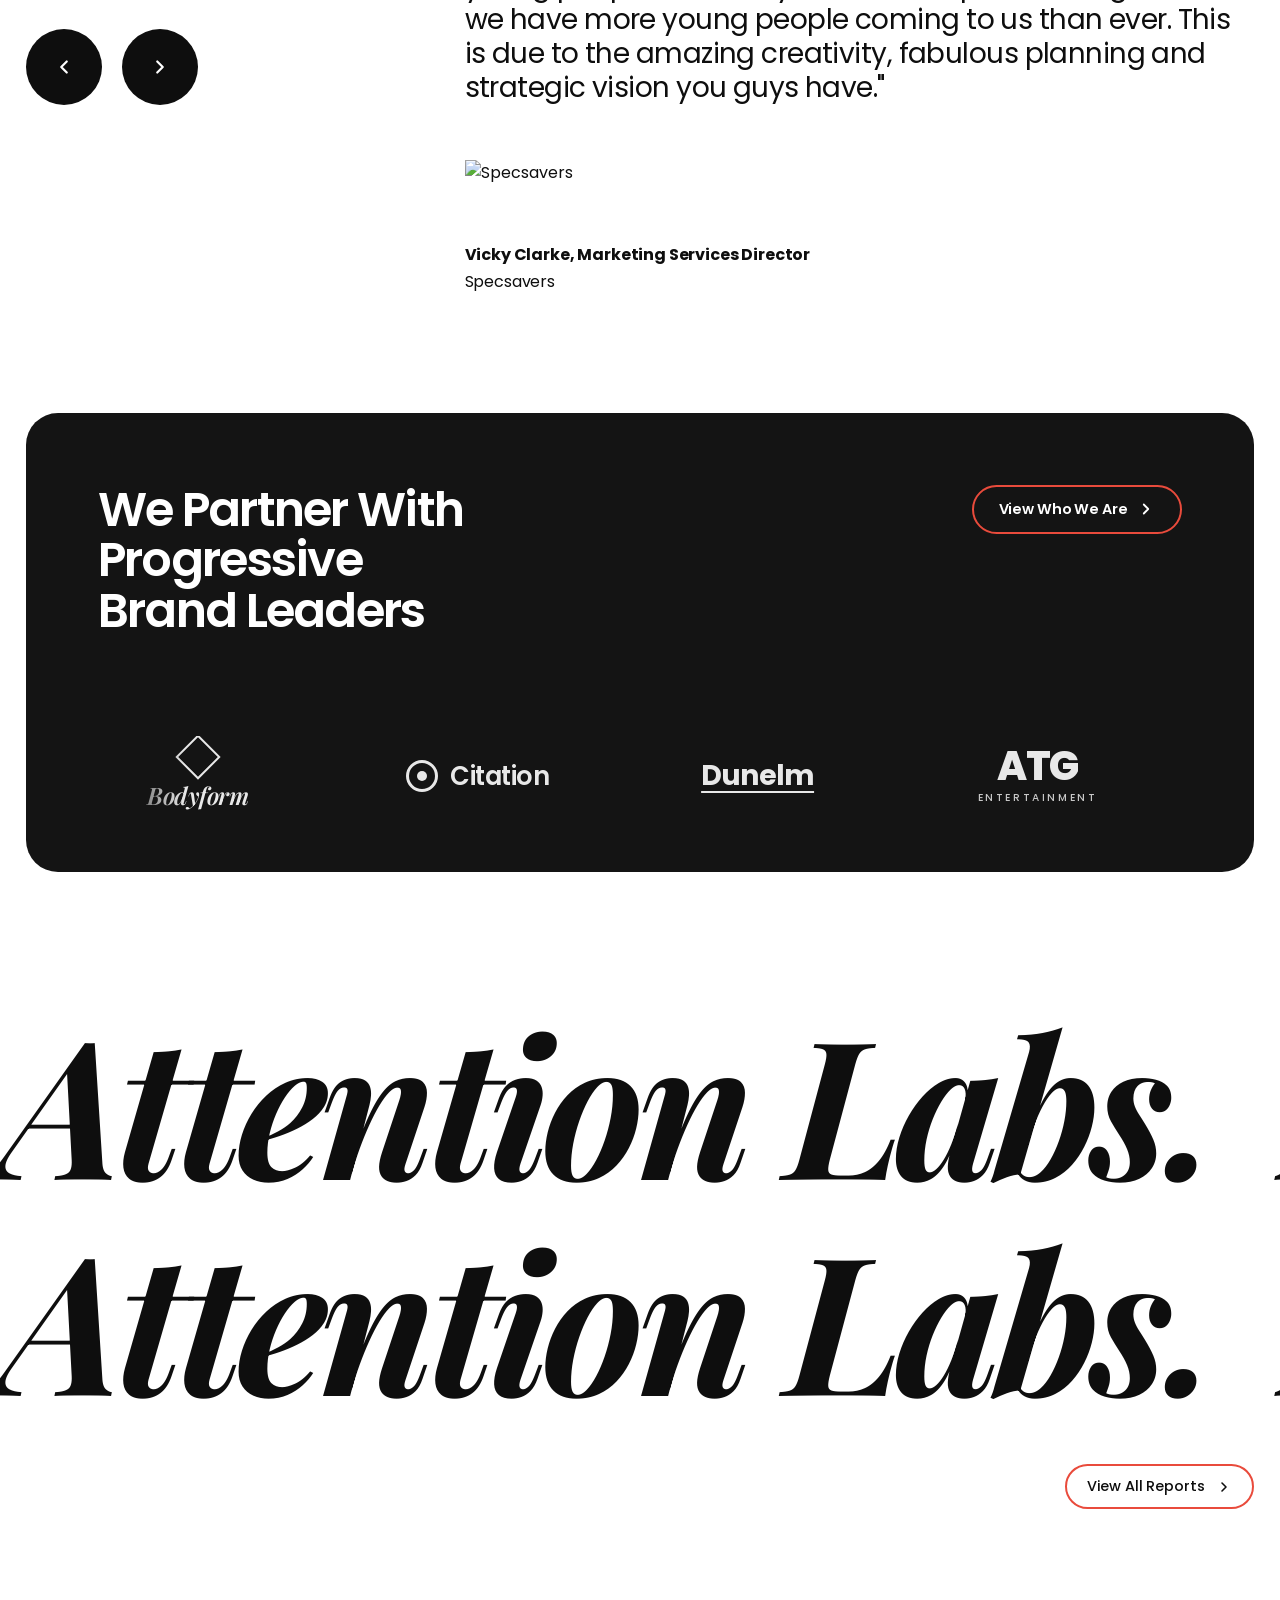
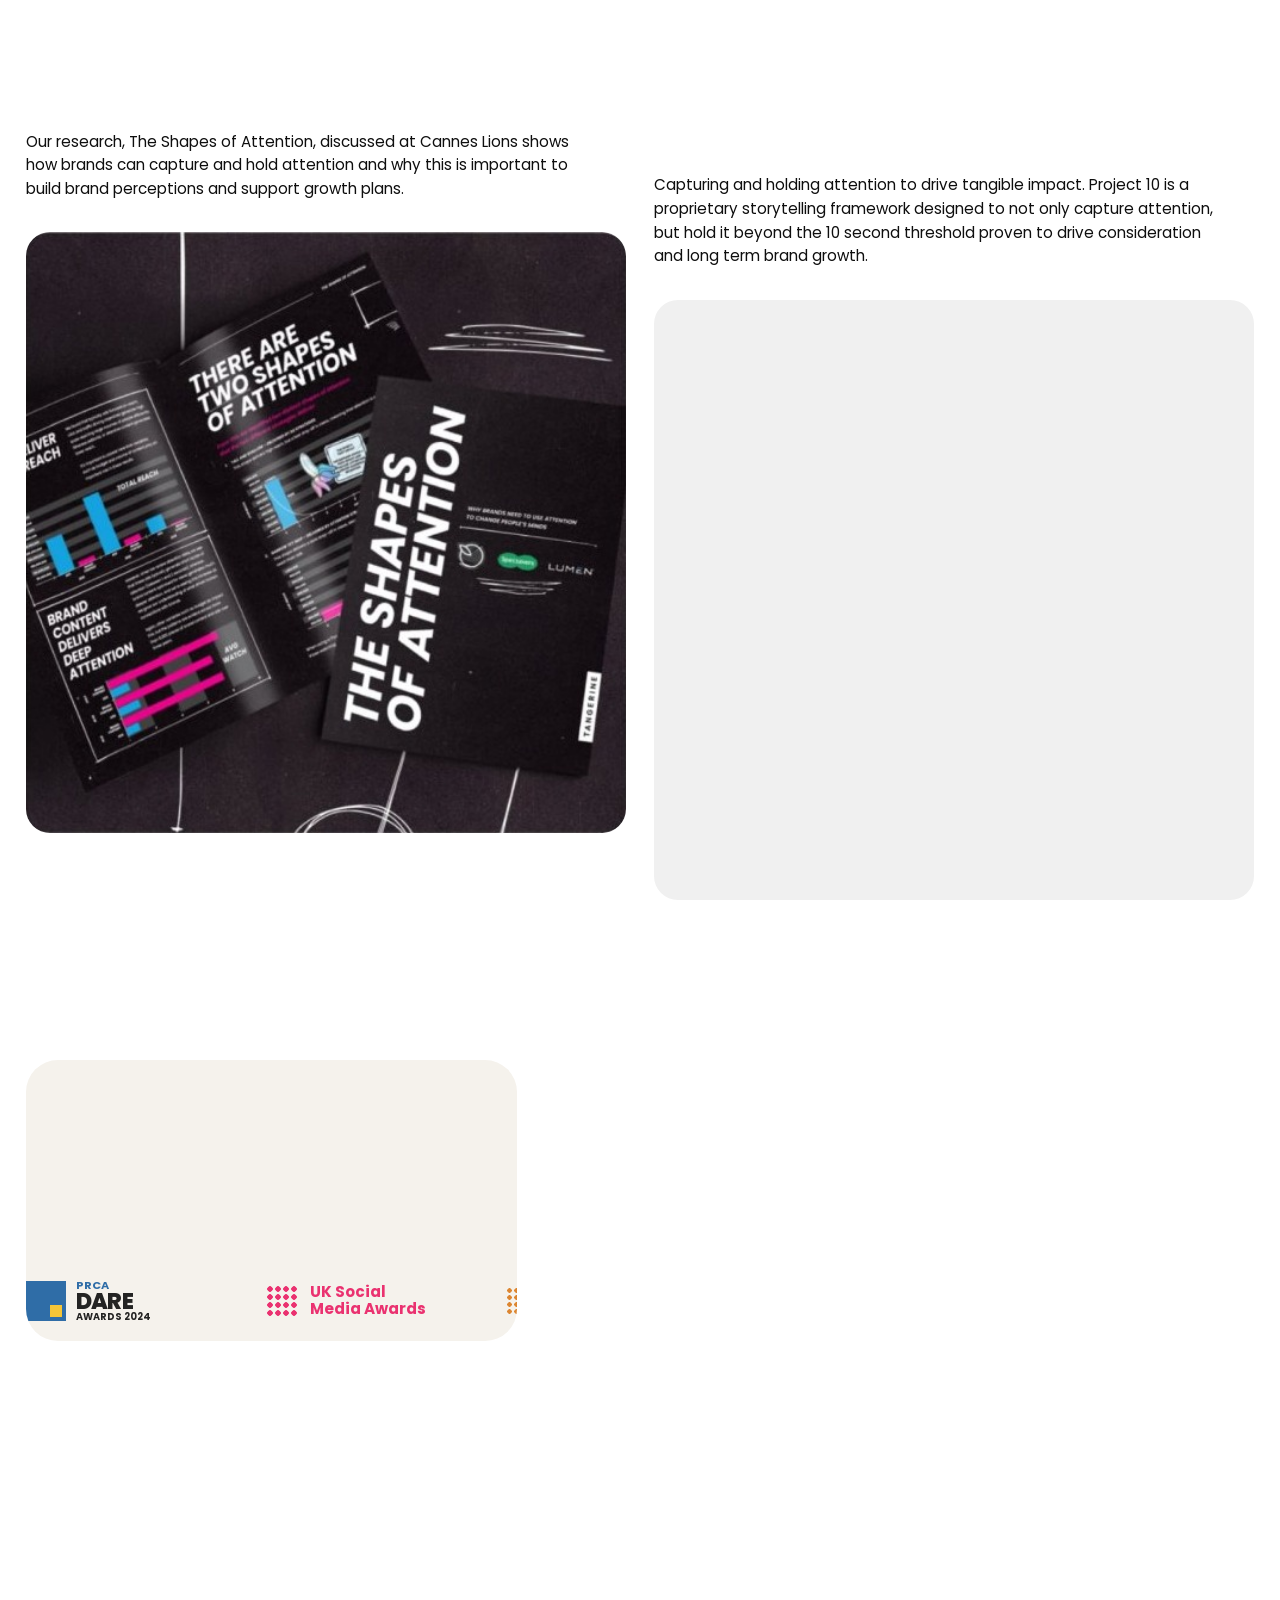
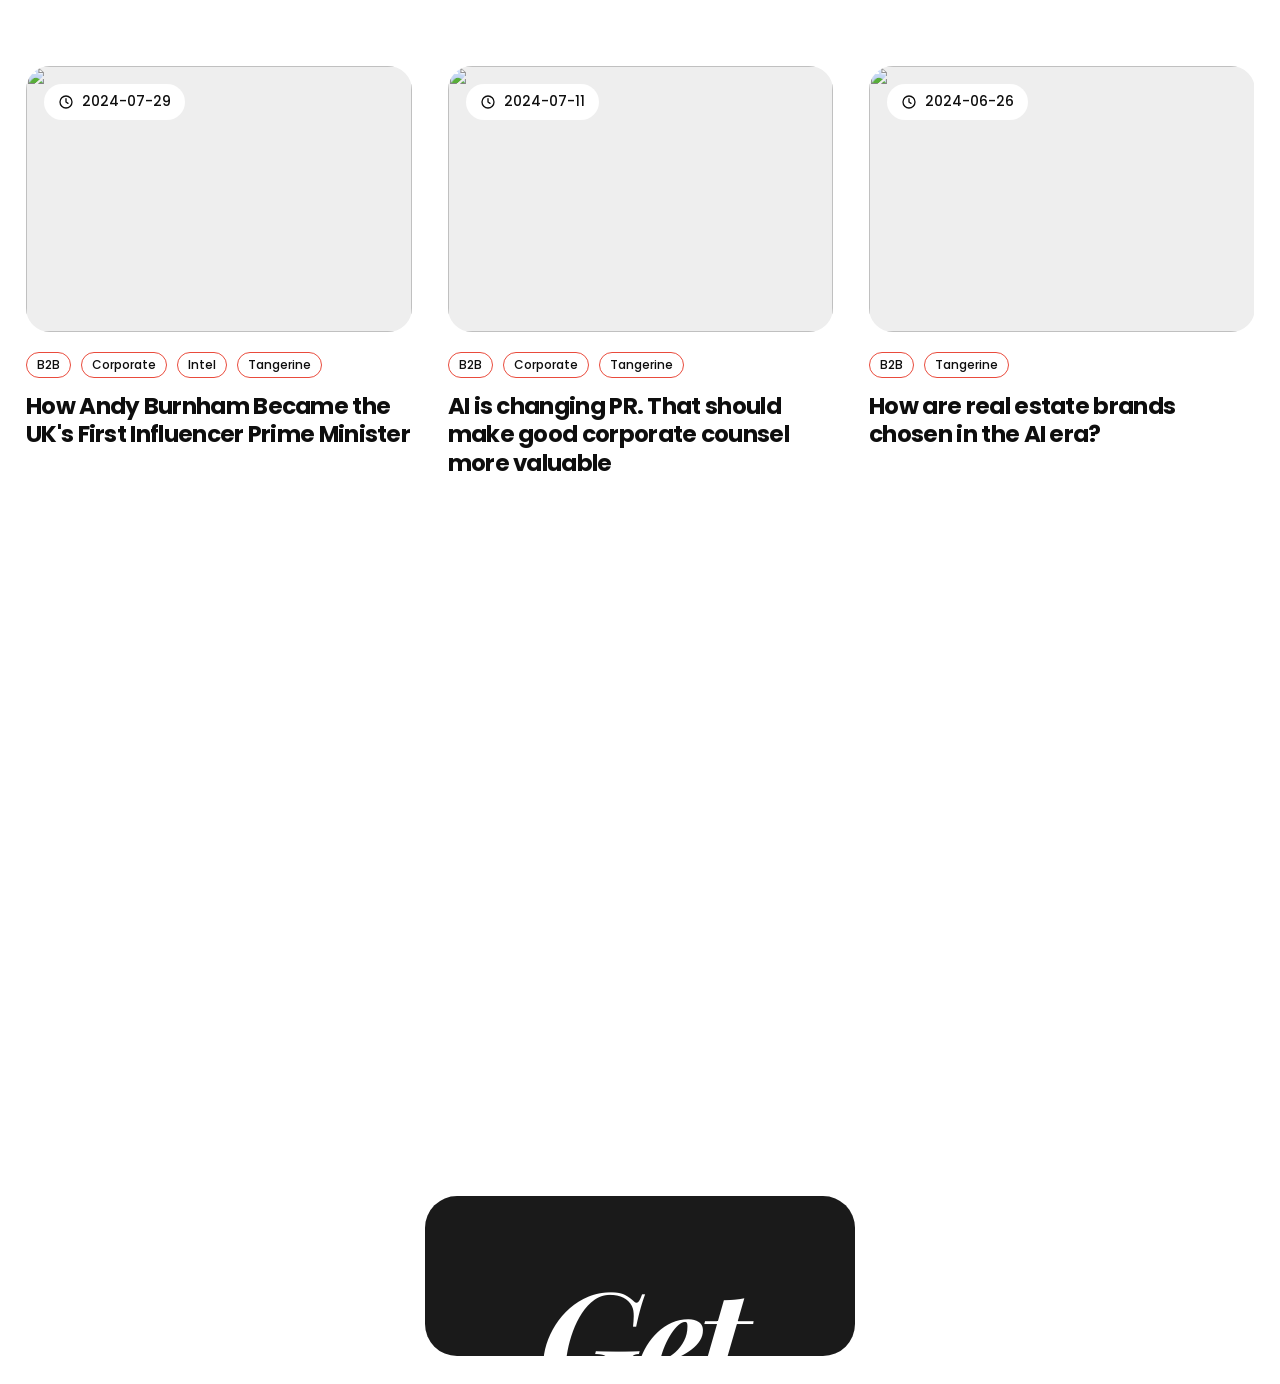
==== commit 50e6ab7c: "little fixation" ====
--- a/index.html
+++ b/index.html
@@ -16,7 +16,6 @@
 
 <body>
 
-   <!-- ============ HEADER ============ -->
   <header class="site-header">
     <div class="header-inner">
       <a href="index.html" class="logo" aria-label="Tangerine home">
@@ -128,7 +127,6 @@
     </div>
   </header>
 
-  <!-- ============ MOBILE MENU ============ -->
   <div class="mobile-menu" id="mobileMenu" aria-hidden="true">
     <button class="mm-close" id="menuClose" type="button" aria-label="Close menu">
       <svg viewBox="0 0 24 24" width="28" height="28"><path d="M6 6l12 12M18 6L6 18" fill="none" stroke="currentColor" stroke-width="2.4" stroke-linecap="round"/></svg>
@@ -198,8 +196,8 @@
 
     <div class="mm-footer"><a href="contact.html" class="mm-contact">Contact Us</a></div>
   </div>
- 
-  <!-- ============ MAIN ============ -->
+
+  <!-- ============ MAIN (this is the only page-specific part) ============ -->
   <main>
 
     <!-- HERO -->
@@ -253,21 +251,15 @@
       <div class="hero-pills">
         <button class="hero-pill" data-target="consumer">
           <span>Consumer</span>
-          <svg viewBox="0 0 24 24" width="16" height="16">
-            <path d="M9 6l6 6-6 6" fill="none" stroke="currentColor" stroke-width="2.4" stroke-linecap="round" stroke-linejoin="round" />
-          </svg>
+          <svg viewBox="0 0 24 24" width="16" height="16"><path d="M9 6l6 6-6 6" fill="none" stroke="currentColor" stroke-width="2.4" stroke-linecap="round" stroke-linejoin="round" /></svg>
         </button>
         <button class="hero-pill" data-target="b2b">
           <span>B2B</span>
-          <svg viewBox="0 0 24 24" width="16" height="16">
-            <path d="M9 6l6 6-6 6" fill="none" stroke="currentColor" stroke-width="2.4" stroke-linecap="round" stroke-linejoin="round" />
-          </svg>
+          <svg viewBox="0 0 24 24" width="16" height="16"><path d="M9 6l6 6-6 6" fill="none" stroke="currentColor" stroke-width="2.4" stroke-linecap="round" stroke-linejoin="round" /></svg>
         </button>
         <button class="hero-pill" data-target="corporate">
           <span>Corporate</span>
-          <svg viewBox="0 0 24 24" width="16" height="16">
-            <path d="M9 6l6 6-6 6" fill="none" stroke="currentColor" stroke-width="2.4" stroke-linecap="round" stroke-linejoin="round" />
-          </svg>
+          <svg viewBox="0 0 24 24" width="16" height="16"><path d="M9 6l6 6-6 6" fill="none" stroke="currentColor" stroke-width="2.4" stroke-linecap="round" stroke-linejoin="round" /></svg>
         </button>
       </div>
     </section>
@@ -276,12 +268,8 @@
     <section class="intro">
       <div class="intro-inner">
         <h2 class="intro-heading">
-          <span class="intro-line">
-            <span class="intro-line-inner">We build Superbrands</span>
-          </span>
-          <span class="intro-line">
-            <span class="intro-line-inner">by making Attention pay</span>
-          </span>
+          <span class="intro-line"><span class="intro-line-inner">We build Superbrands</span></span>
+          <span class="intro-line"><span class="intro-line-inner">by making Attention pay</span></span>
         </h2>
 
         <div class="intro-body">
@@ -291,16 +279,11 @@
             <strong>The Drum's Top 100 Indie Agencies 2025</strong> and
             <strong>Campaign's Global Agency of the Year 2024</strong>.
           </p>
-
           <p class="intro-copy intro-copy-2">
-            We turn great brands into superbrands for our consumer, B2B and
-            corporate clients. How? Attention.
+            We turn great brands into superbrands for our consumer, B2B and corporate clients. How? Attention.
           </p>
-
           <p class="intro-copy intro-copy-3">
-            Our approach is simple. We capture attention, we convert it and
-            we prove it. That's why our clients stick with us, because we
-            deliver results that matter.
+            Our approach is simple. We capture attention, we convert it and we prove it. That's why our clients stick with us, because we deliver results that matter.
           </p>
         </div>
       </div>
@@ -309,265 +292,163 @@
     <!-- PR / SOCIAL -->
     <section class="services">
       <div class="services-inner">
-
         <article class="service">
-          <h2 class="service-title">
-            <span class="service-title-inner">PR</span>
-          </h2>
+          <h2 class="service-title"><span class="service-title-inner">PR</span></h2>
           <p class="service-copy">
-            Born in PR over 20 years ago, we're the world's leading independent
-            agency, driven by our unwavering commitment to attention. Attention
-            delivers real impact, and our track record proves it. Campaign after
-            campaign, across every sector, we deliver award-winning, game
-            changing results.
+            Born in PR over 20 years ago, we're the world's leading independent agency, driven by our unwavering commitment to attention. Attention delivers real impact, and our track record proves it. Campaign after campaign, across every sector, we deliver award-winning, game changing results.
           </p>
           <a href="pr.html" class="service-image">
             <img src="images/pr.jpg" alt="PR campaign" />
-            <div class="service-overlay">
-              <div class="service-marquee">
-                <span class="marquee-text">Discover PR</span>
-                <span class="marquee-mark" aria-hidden="true"></span>
-                <span class="marquee-text">Discover PR</span>
-                <span class="marquee-mark" aria-hidden="true"></span>
-                <span class="marquee-text">Discover PR</span>
-                <span class="marquee-mark" aria-hidden="true"></span>
-                <span class="marquee-text">Discover PR</span>
-                <span class="marquee-mark" aria-hidden="true"></span>
-              </div>
-            </div>
+            <div class="service-overlay"><div class="service-marquee">
+              <span class="marquee-text">Discover PR</span><span class="marquee-mark" aria-hidden="true"></span>
+              <span class="marquee-text">Discover PR</span><span class="marquee-mark" aria-hidden="true"></span>
+              <span class="marquee-text">Discover PR</span><span class="marquee-mark" aria-hidden="true"></span>
+              <span class="marquee-text">Discover PR</span><span class="marquee-mark" aria-hidden="true"></span>
+            </div></div>
           </a>
         </article>
 
         <article class="service">
-          <h2 class="service-title">
-            <span class="service-title-inner">Social</span>
-          </h2>
+          <h2 class="service-title"><span class="service-title-inner">Social</span></h2>
           <p class="service-copy">
-            Raised in social, we're digital natives building superbrands through
-            the power of attention, because we know that when brands invest in
-            attention, they see an 84% increase in consideration and 40% uplift
-            in brand recall. Our award-winning work earns global recognition not
-            just for strategic thinking and creativity, but because we deliver
-            real, tangible outcomes for brands.
+            Raised in social, we're digital natives building superbrands through the power of attention, because we know that when brands invest in attention, they see an 84% increase in consideration and 40% uplift in brand recall. Our award-winning work earns global recognition not just for strategic thinking and creativity, but because we deliver real, tangible outcomes for brands.
           </p>
           <a href="socialmedia.html" class="service-image">
             <img src="images/social.jpg" alt="Social campaign" />
-            <div class="service-overlay">
-              <div class="service-marquee">
-                <span class="marquee-text">Discover Social</span>
-                <span class="marquee-mark" aria-hidden="true"></span>
-                <span class="marquee-text">Discover Social</span>
-                <span class="marquee-mark" aria-hidden="true"></span>
-                <span class="marquee-text">Discover Social</span>
-                <span class="marquee-mark" aria-hidden="true"></span>
-                <span class="marquee-text">Discover Social</span>
-                <span class="marquee-mark" aria-hidden="true"></span>
-              </div>
-            </div>
+            <div class="service-overlay"><div class="service-marquee">
+              <span class="marquee-text">Discover Social</span><span class="marquee-mark" aria-hidden="true"></span>
+              <span class="marquee-text">Discover Social</span><span class="marquee-mark" aria-hidden="true"></span>
+              <span class="marquee-text">Discover Social</span><span class="marquee-mark" aria-hidden="true"></span>
+              <span class="marquee-text">Discover Social</span><span class="marquee-mark" aria-hidden="true"></span>
+            </div></div>
           </a>
         </article>
-
       </div>
     </section>
 
     <!-- RECENT WORK MARQUEES -->
     <section class="recent-work">
-      <div class="recent-marquee">
-        <div class="recent-track recent-track-left">
-          <span>Recent Work.</span>
-          <span>Recent Work.</span>
-          <span>Recent Work.</span>
-          <span>Recent Work.</span>
-          <span>Recent Work.</span>
-          <span>Recent Work.</span>
-        </div>
-      </div>
-      <div class="recent-marquee">
-        <div class="recent-track recent-track-right">
-          <span>Recent Work.</span>
-          <span>Recent Work.</span>
-          <span>Recent Work.</span>
-          <span>Recent Work.</span>
-          <span>Recent Work.</span>
-          <span>Recent Work.</span>
-        </div>
-      </div>
+      <div class="recent-marquee"><div class="recent-track recent-track-left">
+        <span>Recent Work.</span><span>Recent Work.</span><span>Recent Work.</span>
+        <span>Recent Work.</span><span>Recent Work.</span><span>Recent Work.</span>
+      </div></div>
+      <div class="recent-marquee"><div class="recent-track recent-track-right">
+        <span>Recent Work.</span><span>Recent Work.</span><span>Recent Work.</span>
+        <span>Recent Work.</span><span>Recent Work.</span><span>Recent Work.</span>
+      </div></div>
     </section>
 
     <!-- RECENT WORK GRID -->
     <section class="work-grid">
-
       <div class="recent-cta">
         <a href="our-work.html" class="recent-button">
           <span>View All Work</span>
-          <svg viewBox="0 0 24 24" width="16" height="16">
-            <path d="M9 6l6 6-6 6" fill="none" stroke="currentColor" stroke-width="2.4" stroke-linecap="round" stroke-linejoin="round" />
-          </svg>
+          <svg viewBox="0 0 24 24" width="16" height="16"><path d="M9 6l6 6-6 6" fill="none" stroke="currentColor" stroke-width="2.4" stroke-linecap="round" stroke-linejoin="round" /></svg>
         </a>
       </div>
 
       <div class="work-grid-inner">
-
         <div class="work-col work-col-left">
-
           <a href="#" class="work-card work-card-short">
             <img src="images/work-1.jpg" alt="Project" />
-            <div class="work-overlay">
-              <div class="work-marquee">
-                <span class="marquee-text">View Project</span>
-                <span class="marquee-mark" aria-hidden="true"></span>
-                <span class="marquee-text">View Project</span>
-                <span class="marquee-mark" aria-hidden="true"></span>
-                <span class="marquee-text">View Project</span>
-                <span class="marquee-mark" aria-hidden="true"></span>
-              </div>
-            </div>
+            <div class="work-overlay"><div class="work-marquee">
+              <span class="marquee-text">View Project</span><span class="marquee-mark" aria-hidden="true"></span>
+              <span class="marquee-text">View Project</span><span class="marquee-mark" aria-hidden="true"></span>
+              <span class="marquee-text">View Project</span><span class="marquee-mark" aria-hidden="true"></span>
+            </div></div>
             <span class="work-badge">Specsavers</span>
           </a>
-
           <a href="#" class="work-card work-card-short">
             <img src="images/work-3.jpg" alt="Project" />
-            <div class="work-overlay">
-              <div class="work-marquee">
-                <span class="marquee-text">View Project</span>
-                <span class="marquee-mark" aria-hidden="true"></span>
-                <span class="marquee-text">View Project</span>
-                <span class="marquee-mark" aria-hidden="true"></span>
-                <span class="marquee-text">View Project</span>
-                <span class="marquee-mark" aria-hidden="true"></span>
-              </div>
-            </div>
+            <div class="work-overlay"><div class="work-marquee">
+              <span class="marquee-text">View Project</span><span class="marquee-mark" aria-hidden="true"></span>
+              <span class="marquee-text">View Project</span><span class="marquee-mark" aria-hidden="true"></span>
+              <span class="marquee-text">View Project</span><span class="marquee-mark" aria-hidden="true"></span>
+            </div></div>
             <span class="work-badge">Specsavers</span>
           </a>
-
           <a href="#" class="work-card work-card-short">
             <img src="images/work-5.jpg" alt="Project" />
-            <div class="work-overlay">
-              <div class="work-marquee">
-                <span class="marquee-text">View Project</span>
-                <span class="marquee-mark" aria-hidden="true"></span>
-                <span class="marquee-text">View Project</span>
-                <span class="marquee-mark" aria-hidden="true"></span>
-                <span class="marquee-text">View Project</span>
-                <span class="marquee-mark" aria-hidden="true"></span>
-              </div>
-            </div>
+            <div class="work-overlay"><div class="work-marquee">
+              <span class="marquee-text">View Project</span><span class="marquee-mark" aria-hidden="true"></span>
+              <span class="marquee-text">View Project</span><span class="marquee-mark" aria-hidden="true"></span>
+              <span class="marquee-text">View Project</span><span class="marquee-mark" aria-hidden="true"></span>
+            </div></div>
             <span class="work-badge">Primark</span>
           </a>
-
           <a href="#" class="work-card work-card-short">
             <img src="images/work-7.jpg" alt="Project" />
-            <div class="work-overlay">
-              <div class="work-marquee">
-                <span class="marquee-text">View Project</span>
-                <span class="marquee-mark" aria-hidden="true"></span>
-                <span class="marquee-text">View Project</span>
-                <span class="marquee-mark" aria-hidden="true"></span>
-                <span class="marquee-text">View Project</span>
-                <span class="marquee-mark" aria-hidden="true"></span>
-              </div>
-            </div>
+            <div class="work-overlay"><div class="work-marquee">
+              <span class="marquee-text">View Project</span><span class="marquee-mark" aria-hidden="true"></span>
+              <span class="marquee-text">View Project</span><span class="marquee-mark" aria-hidden="true"></span>
+              <span class="marquee-text">View Project</span><span class="marquee-mark" aria-hidden="true"></span>
+            </div></div>
             <span class="work-badge">Topcon</span>
           </a>
-
         </div>
 
         <div class="work-col work-col-right">
-
           <a href="#" class="work-card work-card-short">
             <img src="images/work-2.jpg" alt="Project" />
-            <div class="work-overlay">
-              <div class="work-marquee">
-                <span class="marquee-text">View Project</span>
-                <span class="marquee-mark" aria-hidden="true"></span>
-                <span class="marquee-text">View Project</span>
-                <span class="marquee-mark" aria-hidden="true"></span>
-                <span class="marquee-text">View Project</span>
-                <span class="marquee-mark" aria-hidden="true"></span>
-              </div>
-            </div>
+            <div class="work-overlay"><div class="work-marquee">
+              <span class="marquee-text">View Project</span><span class="marquee-mark" aria-hidden="true"></span>
+              <span class="marquee-text">View Project</span><span class="marquee-mark" aria-hidden="true"></span>
+              <span class="marquee-text">View Project</span><span class="marquee-mark" aria-hidden="true"></span>
+            </div></div>
             <span class="work-badge">Specsavers</span>
           </a>
-
           <a href="#" class="work-card work-card-short">
             <img src="images/work-4.jpg" alt="Project" />
-            <div class="work-overlay">
-              <div class="work-marquee">
-                <span class="marquee-text">View Project</span>
-                <span class="marquee-mark" aria-hidden="true"></span>
-                <span class="marquee-text">View Project</span>
-                <span class="marquee-mark" aria-hidden="true"></span>
-                <span class="marquee-text">View Project</span>
-                <span class="marquee-mark" aria-hidden="true"></span>
-              </div>
-            </div>
+            <div class="work-overlay"><div class="work-marquee">
+              <span class="marquee-text">View Project</span><span class="marquee-mark" aria-hidden="true"></span>
+              <span class="marquee-text">View Project</span><span class="marquee-mark" aria-hidden="true"></span>
+              <span class="marquee-text">View Project</span><span class="marquee-mark" aria-hidden="true"></span>
+            </div></div>
             <span class="work-badge">Rainbow</span>
           </a>
-
           <a href="#" class="work-card work-card-short">
             <img src="images/work-6.jpg" alt="Project" />
-            <div class="work-overlay">
-              <div class="work-marquee">
-                <span class="marquee-text">View Project</span>
-                <span class="marquee-mark" aria-hidden="true"></span>
-                <span class="marquee-text">View Project</span>
-                <span class="marquee-mark" aria-hidden="true"></span>
-                <span class="marquee-text">View Project</span>
-                <span class="marquee-mark" aria-hidden="true"></span>
-              </div>
-            </div>
+            <div class="work-overlay"><div class="work-marquee">
+              <span class="marquee-text">View Project</span><span class="marquee-mark" aria-hidden="true"></span>
+              <span class="marquee-text">View Project</span><span class="marquee-mark" aria-hidden="true"></span>
+              <span class="marquee-text">View Project</span><span class="marquee-mark" aria-hidden="true"></span>
+            </div></div>
             <span class="work-badge">TENA Men</span>
           </a>
-
           <a href="#" class="work-card work-card-short">
             <img src="images/work-8.jpg" alt="Project" />
-            <div class="work-overlay">
-              <div class="work-marquee">
-                <span class="marquee-text">View Project</span>
-                <span class="marquee-mark" aria-hidden="true"></span>
-                <span class="marquee-text">View Project</span>
-                <span class="marquee-mark" aria-hidden="true"></span>
-                <span class="marquee-text">View Project</span>
-                <span class="marquee-mark" aria-hidden="true"></span>
-              </div>
-            </div>
+            <div class="work-overlay"><div class="work-marquee">
+              <span class="marquee-text">View Project</span><span class="marquee-mark" aria-hidden="true"></span>
+              <span class="marquee-text">View Project</span><span class="marquee-mark" aria-hidden="true"></span>
+              <span class="marquee-text">View Project</span><span class="marquee-mark" aria-hidden="true"></span>
+            </div></div>
             <span class="work-badge">Specsavers</span>
           </a>
-
-        </div>
-
+        </div>
       </div>
     </section>
 
     <!-- TESTIMONIAL SLIDER -->
     <section class="testimonial">
       <div class="testimonial-inner">
-
         <div class="testimonial-side">
           <p class="testimonial-label">What our partners say about us</p>
-
           <div class="testimonial-controls">
             <button class="testimonial-arrow" id="testimonialPrev" type="button" aria-label="Previous testimonial">
-              <svg viewBox="0 0 24 24" width="22" height="22">
-                <path d="M15 6l-6 6 6 6" fill="none" stroke="currentColor" stroke-width="2.4" stroke-linecap="round" stroke-linejoin="round" />
-              </svg>
+              <svg viewBox="0 0 24 24" width="22" height="22"><path d="M15 6l-6 6 6 6" fill="none" stroke="currentColor" stroke-width="2.4" stroke-linecap="round" stroke-linejoin="round" /></svg>
             </button>
             <button class="testimonial-arrow" id="testimonialNext" type="button" aria-label="Next testimonial">
-              <svg viewBox="0 0 24 24" width="22" height="22">
-                <path d="M9 6l6 6-6 6" fill="none" stroke="currentColor" stroke-width="2.4" stroke-linecap="round" stroke-linejoin="round" />
-              </svg>
+              <svg viewBox="0 0 24 24" width="22" height="22"><path d="M9 6l6 6-6 6" fill="none" stroke="currentColor" stroke-width="2.4" stroke-linecap="round" stroke-linejoin="round" /></svg>
             </button>
           </div>
         </div>
 
         <div class="testimonial-body">
           <div class="testimonial-track">
-
             <div class="testimonial-slide is-active">
               <blockquote class="testimonial-quote">
                 "We came to you with a problem last year that is “less young people like us”, 1 year later the problem is gone, and we have more young people coming to us than ever. This is due to the amazing creativity, fabulous planning and strategic vision you guys have."
               </blockquote>
-
               <div class="testimonial-attribution">
                 <img src="https://upload.wikimedia.org/wikipedia/commons/thumb/8/84/Specsavers_Logo.svg/320px-Specsavers_Logo.svg.png" alt="Specsavers" class="testimonial-logo" />
                 <p class="testimonial-name">Vicky Clarke, Marketing Services Director</p>
@@ -577,10 +458,8 @@
 
             <div class="testimonial-slide">
               <blockquote class="testimonial-quote">
-                "Tangerine's strategic approach and creative solutions have
-                significantly boosted our global presence and market leadership."
+                "Tangerine's strategic approach and creative solutions have significantly boosted our global presence and market leadership."
               </blockquote>
-
               <div class="testimonial-attribution">
                 <img src="https://upload.wikimedia.org/wikipedia/commons/thumb/8/84/Specsavers_Logo.svg/320px-Specsavers_Logo.svg.png" alt="Topcon" class="testimonial-logo" />
                 <p class="testimonial-name">Joe Glenon, Communications Marketing Manager</p>
@@ -590,140 +469,66 @@
 
             <div class="testimonial-slide">
               <blockquote class="testimonial-quote">
-                "Working with Tangerine has transformed how we think about PR and
-                social. They bring strategic rigour combined with genuine creative
-                bravery — a rare combination."
+                "Working with Tangerine has transformed how we think about PR and social. They bring strategic rigour combined with genuine creative bravery — a rare combination."
               </blockquote>
-
               <div class="testimonial-attribution">
                 <p class="testimonial-name">James Anderson, Marketing Director</p>
                 <p class="testimonial-company">TENA Men</p>
               </div>
             </div>
-
-          </div>
-        </div>
-
+          </div>
+        </div>
       </div>
     </section>
 
     <!-- PARTNERS SECTION -->
     <section class="partners">
       <div class="partners-inner">
-
         <div class="partners-top">
-          <h2 class="partners-title">
-            We Partner With<br />
-            Progressive<br />
-            Brand Leaders
-          </h2>
-
+          <h2 class="partners-title">We Partner With<br />Progressive<br />Brand Leaders</h2>
           <a href="#" class="partners-button">
             <span>View Who We Are</span>
-            <svg viewBox="0 0 24 24" width="18" height="18">
-              <path d="M9 6l6 6-6 6" fill="none" stroke="currentColor" stroke-width="2.4" stroke-linecap="round" stroke-linejoin="round" />
-            </svg>
+            <svg viewBox="0 0 24 24" width="18" height="18"><path d="M9 6l6 6-6 6" fill="none" stroke="currentColor" stroke-width="2.4" stroke-linecap="round" stroke-linejoin="round" /></svg>
           </a>
         </div>
 
         <div class="partners-logos">
           <div class="partners-track">
-
             <!-- Set 1 -->
-            <div class="partner-logo partner-logo-bodyform" aria-label="Bodyform">
-              <span class="pl-bodyform-diamond"></span>
-              <span class="pl-bodyform-text">Bodyform</span>
-            </div>
-
-            <div class="partner-logo partner-logo-citation" aria-label="Citation">
-              <span class="pl-citation-mark"></span>
-              <span class="pl-citation-text">Citation</span>
-            </div>
-
-            <div class="partner-logo partner-logo-dunelm" aria-label="Dunelm">
-              <span class="pl-dunelm-text">Dunelm</span>
-            </div>
-
-            <div class="partner-logo partner-logo-atg" aria-label="ATG Entertainment">
-              <span class="pl-atg-text">ATG</span>
-              <span class="pl-atg-sub">ENTERTAINMENT</span>
-            </div>
-
+            <div class="partner-logo partner-logo-bodyform" aria-label="Bodyform"><span class="pl-bodyform-diamond"></span><span class="pl-bodyform-text">Bodyform</span></div>
+            <div class="partner-logo partner-logo-citation" aria-label="Citation"><span class="pl-citation-mark"></span><span class="pl-citation-text">Citation</span></div>
+            <div class="partner-logo partner-logo-dunelm" aria-label="Dunelm"><span class="pl-dunelm-text">Dunelm</span></div>
+            <div class="partner-logo partner-logo-atg" aria-label="ATG Entertainment"><span class="pl-atg-text">ATG</span><span class="pl-atg-sub">ENTERTAINMENT</span></div>
             <!-- Set 2 -->
-            <div class="partner-logo partner-logo-bodyform" aria-hidden="true">
-              <span class="pl-bodyform-diamond"></span>
-              <span class="pl-bodyform-text">Bodyform</span>
-            </div>
-
-            <div class="partner-logo partner-logo-citation" aria-hidden="true">
-              <span class="pl-citation-mark"></span>
-              <span class="pl-citation-text">Citation</span>
-            </div>
-
-            <div class="partner-logo partner-logo-dunelm" aria-hidden="true">
-              <span class="pl-dunelm-text">Dunelm</span>
-            </div>
-
-            <div class="partner-logo partner-logo-atg" aria-hidden="true">
-              <span class="pl-atg-text">ATG</span>
-              <span class="pl-atg-sub">ENTERTAINMENT</span>
-            </div>
-
+            <div class="partner-logo partner-logo-bodyform" aria-hidden="true"><span class="pl-bodyform-diamond"></span><span class="pl-bodyform-text">Bodyform</span></div>
+            <div class="partner-logo partner-logo-citation" aria-hidden="true"><span class="pl-citation-mark"></span><span class="pl-citation-text">Citation</span></div>
+            <div class="partner-logo partner-logo-dunelm" aria-hidden="true"><span class="pl-dunelm-text">Dunelm</span></div>
+            <div class="partner-logo partner-logo-atg" aria-hidden="true"><span class="pl-atg-text">ATG</span><span class="pl-atg-sub">ENTERTAINMENT</span></div>
             <!-- Set 3 -->
-            <div class="partner-logo partner-logo-bodyform" aria-hidden="true">
-              <span class="pl-bodyform-diamond"></span>
-              <span class="pl-bodyform-text">Bodyform</span>
-            </div>
-
-            <div class="partner-logo partner-logo-citation" aria-hidden="true">
-              <span class="pl-citation-mark"></span>
-              <span class="pl-citation-text">Citation</span>
-            </div>
-
-            <div class="partner-logo partner-logo-dunelm" aria-hidden="true">
-              <span class="pl-dunelm-text">Dunelm</span>
-            </div>
-
-            <div class="partner-logo partner-logo-atg" aria-hidden="true">
-              <span class="pl-atg-text">ATG</span>
-              <span class="pl-atg-sub">ENTERTAINMENT</span>
-            </div>
-
-          </div>
-        </div>
-
+            <div class="partner-logo partner-logo-bodyform" aria-hidden="true"><span class="pl-bodyform-diamond"></span><span class="pl-bodyform-text">Bodyform</span></div>
+            <div class="partner-logo partner-logo-citation" aria-hidden="true"><span class="pl-citation-mark"></span><span class="pl-citation-text">Citation</span></div>
+            <div class="partner-logo partner-logo-dunelm" aria-hidden="true"><span class="pl-dunelm-text">Dunelm</span></div>
+            <div class="partner-logo partner-logo-atg" aria-hidden="true"><span class="pl-atg-text">ATG</span><span class="pl-atg-sub">ENTERTAINMENT</span></div>
+          </div>
+        </div>
       </div>
     </section>
 
     <!-- ATTENTION LABS MARQUEES -->
     <section class="attention-labs">
-      <div class="attention-marquee">
-        <div class="attention-track attention-track-left">
-          <span>Attention Labs.</span>
-          <span>Attention Labs.</span>
-          <span>Attention Labs.</span>
-          <span>Attention Labs.</span>
-          <span>Attention Labs.</span>
-          <span>Attention Labs.</span>
-        </div>
-      </div>
-      <div class="attention-marquee">
-        <div class="attention-track attention-track-right">
-          <span>Attention Labs.</span>
-          <span>Attention Labs.</span>
-          <span>Attention Labs.</span>
-          <span>Attention Labs.</span>
-          <span>Attention Labs.</span>
-          <span>Attention Labs.</span>
-        </div>
-      </div>
+      <div class="attention-marquee"><div class="attention-track attention-track-left">
+        <span>Attention Labs.</span><span>Attention Labs.</span><span>Attention Labs.</span>
+        <span>Attention Labs.</span><span>Attention Labs.</span><span>Attention Labs.</span>
+      </div></div>
+      <div class="attention-marquee"><div class="attention-track attention-track-right">
+        <span>Attention Labs.</span><span>Attention Labs.</span><span>Attention Labs.</span>
+        <span>Attention Labs.</span><span>Attention Labs.</span><span>Attention Labs.</span>
+      </div></div>
 
       <div class="attention-cta">
         <a href="our-reports.html" class="attention-button">
           <span>View All Reports</span>
-          <svg viewBox="0 0 24 24" width="16" height="16">
-            <path d="M9 6l6 6-6 6" fill="none" stroke="currentColor" stroke-width="2.4" stroke-linecap="round" stroke-linejoin="round" />
-          </svg>
+          <svg viewBox="0 0 24 24" width="16" height="16"><path d="M9 6l6 6-6 6" fill="none" stroke="currentColor" stroke-width="2.4" stroke-linecap="round" stroke-linejoin="round" /></svg>
         </a>
       </div>
     </section>
@@ -731,337 +536,159 @@
     <!-- SHAPES OF ATTENTION / PROJECT 10 -->
     <section class="shapes">
       <div class="shapes-inner">
-
-        <!-- LEFT: Shapes of Attention -->
         <article class="shape-card">
-          <h2 class="shape-title">
-            <span class="shape-title-inner">Shapes of<br />Attention</span>
-          </h2>
-
+          <h2 class="shape-title"><span class="shape-title-inner">Shapes of<br />Attention</span></h2>
           <p class="shape-copy">
-            Our research, The Shapes of Attention, discussed at Cannes Lions
-            shows how brands can capture and hold attention and why this is
-            important to build brand perceptions and support growth plans.
+            Our research, The Shapes of Attention, discussed at Cannes Lions shows how brands can capture and hold attention and why this is important to build brand perceptions and support growth plans.
           </p>
-
           <a href="#" class="shape-visual shape-visual-image">
             <img src="images/shapes.jpg" alt="Shapes of Attention" />
-            <div class="shape-overlay">
-              <div class="work-marquee">
-                <span class="marquee-text">View Report</span>
-                <span class="marquee-mark" aria-hidden="true"></span>
-                <span class="marquee-text">View Report</span>
-                <span class="marquee-mark" aria-hidden="true"></span>
-                <span class="marquee-text">View Report</span>
-                <span class="marquee-mark" aria-hidden="true"></span>
-              </div>
-            </div>
+            <div class="shape-overlay"><div class="work-marquee">
+              <span class="marquee-text">View Report</span><span class="marquee-mark" aria-hidden="true"></span>
+              <span class="marquee-text">View Report</span><span class="marquee-mark" aria-hidden="true"></span>
+              <span class="marquee-text">View Report</span><span class="marquee-mark" aria-hidden="true"></span>
+            </div></div>
           </a>
         </article>
 
-        <!-- RIGHT: Project 10 -->
         <article class="shape-card">
-          <h2 class="shape-title">
-            <span class="shape-title-inner">Project 10</span>
-          </h2>
-
+          <h2 class="shape-title"><span class="shape-title-inner">Project 10</span></h2>
           <p class="shape-copy">
-            Capturing and holding attention to drive tangible impact. Project 10
-            is a proprietary storytelling framework designed to not only capture
-            attention, but hold it beyond the 10 second threshold proven to
-            drive consideration and long term brand growth.
+            Capturing and holding attention to drive tangible impact. Project 10 is a proprietary storytelling framework designed to not only capture attention, but hold it beyond the 10 second threshold proven to drive consideration and long term brand growth.
           </p>
-
           <a href="#" class="shape-visual shape-visual-shape">
             <svg class="shape-svg" viewBox="0 0 400 400" preserveAspectRatio="none" aria-hidden="true">
-              <path
-                d="
-                  M 30 40
-                  Q 30 10, 60 10
-                  L 105 10
-                  Q 130 10, 130 30
-                  Q 130 55, 105 55
-                  Q 90 55, 82 45
-                  Q 70 30, 55 30
-                  Q 45 30, 40 40
-                  L 40 60
-                  Q 40 75, 55 75
-                  Q 75 75, 95 55
-                  Q 130 25, 180 25
-                  Q 240 25, 280 30
-                  Q 320 38, 340 20
-                  Q 355 5, 370 20
-                  Q 400 60, 400 100
-                  L 400 370
-                  Q 400 395, 375 395
-                  L 25 395
-                  Q 0 395, 0 370
-                  L 0 60
-                  Q 0 40, 30 40
-                  Z
-                "
-                fill="#e94b3c"
-              />
+              <path d="M 30 40 Q 30 10, 60 10 L 105 10 Q 130 10, 130 30 Q 130 55, 105 55 Q 90 55, 82 45 Q 70 30, 55 30 Q 45 30, 40 40 L 40 60 Q 40 75, 55 75 Q 75 75, 95 55 Q 130 25, 180 25 Q 240 25, 280 30 Q 320 38, 340 20 Q 355 5, 370 20 Q 400 60, 400 100 L 400 370 Q 400 395, 375 395 L 25 395 Q 0 395, 0 370 L 0 60 Q 0 40, 30 40 Z" fill="#e94b3c"/>
             </svg>
-
             <span class="shape-label" aria-hidden="true">Project<span class="shape-arrow">›</span>10</span>
-
-            <div class="shape-overlay">
-              <div class="work-marquee">
-                <span class="marquee-text">Find out more</span>
-                <span class="marquee-mark" aria-hidden="true"></span>
-                <span class="marquee-text">Find out more</span>
-                <span class="marquee-mark" aria-hidden="true"></span>
-                <span class="marquee-text">Find out more</span>
-                <span class="marquee-mark" aria-hidden="true"></span>
-              </div>
-            </div>
+            <div class="shape-overlay"><div class="work-marquee">
+              <span class="marquee-text">Find out more</span><span class="marquee-mark" aria-hidden="true"></span>
+              <span class="marquee-text">Find out more</span><span class="marquee-mark" aria-hidden="true"></span>
+              <span class="marquee-text">Find out more</span><span class="marquee-mark" aria-hidden="true"></span>
+            </div></div>
           </a>
         </article>
-
       </div>
     </section>
 
     <!-- AWARDS -->
     <section class="awards">
       <div class="awards-inner">
-
-        <h2 class="awards-title">
-          <span class="awards-title-inner">A Few Awards<br />We're Pretty<br />Proud Of</span>
-        </h2>
+        <h2 class="awards-title"><span class="awards-title-inner">A Few Awards<br />We're Pretty<br />Proud Of</span></h2>
 
         <div class="awards-logos">
           <div class="awards-track">
-
             <!-- Set 1 -->
-            <div class="award-logo award-logo-prca">
-              <span class="award-icon award-icon-prca"></span>
-              <span class="award-text award-text-prca">
-                <span class="award-line-1">PRCA</span>
-                <span class="award-line-2">DARE</span>
-                <span class="award-line-3">AWARDS 2024</span>
-              </span>
-            </div>
-
-            <div class="award-logo award-logo-uksocial">
-              <span class="award-icon award-icon-dots"></span>
-              <span class="award-text award-text-uksocial">
-                UK Social<br />Media Awards
-              </span>
-            </div>
-
-            <div class="award-logo award-logo-b2b">
-              <span class="award-icon award-icon-b2b"></span>
-              <span class="award-text award-text-b2b">B2B Marketing</span>
-            </div>
-
-            <div class="award-logo award-logo-sabre">
-              <span class="award-text award-text-sabre">
-                <span class="award-sabre-top">SABRE</span>
-                <span class="award-sabre-bottom">Awards</span>
-              </span>
-            </div>
-
-            <div class="award-logo award-logo-prmoment">
-              <span class="award-text award-text-prmoment">
-                PRmoment<br />Awards 2025
-              </span>
-            </div>
-
-            <div class="award-logo award-logo-warc">
-              <span class="award-icon award-icon-warc"></span>
-            </div>
-
+            <div class="award-logo award-logo-prca"><span class="award-icon award-icon-prca"></span><span class="award-text award-text-prca"><span class="award-line-1">PRCA</span><span class="award-line-2">DARE</span><span class="award-line-3">AWARDS 2024</span></span></div>
+            <div class="award-logo award-logo-uksocial"><span class="award-icon award-icon-dots"></span><span class="award-text award-text-uksocial">UK Social<br />Media Awards</span></div>
+            <div class="award-logo award-logo-b2b"><span class="award-icon award-icon-b2b"></span><span class="award-text award-text-b2b">B2B Marketing</span></div>
+            <div class="award-logo award-logo-sabre"><span class="award-text award-text-sabre"><span class="award-sabre-top">SABRE</span><span class="award-sabre-bottom">Awards</span></span></div>
+            <div class="award-logo award-logo-prmoment"><span class="award-text award-text-prmoment">PRmoment<br />Awards 2025</span></div>
+            <div class="award-logo award-logo-warc"><span class="award-icon award-icon-warc"></span></div>
             <!-- Set 2 -->
-            <div class="award-logo award-logo-prca" aria-hidden="true">
-              <span class="award-icon award-icon-prca"></span>
-              <span class="award-text award-text-prca">
-                <span class="award-line-1">PRCA</span>
-                <span class="award-line-2">DARE</span>
-                <span class="award-line-3">AWARDS 2024</span>
-              </span>
-            </div>
-
-            <div class="award-logo award-logo-uksocial" aria-hidden="true">
-              <span class="award-icon award-icon-dots"></span>
-              <span class="award-text award-text-uksocial">
-                UK Social<br />Media Awards
-              </span>
-            </div>
-
-            <div class="award-logo award-logo-b2b" aria-hidden="true">
-              <span class="award-icon award-icon-b2b"></span>
-              <span class="award-text award-text-b2b">B2B Marketing</span>
-            </div>
-
-            <div class="award-logo award-logo-sabre" aria-hidden="true">
-              <span class="award-text award-text-sabre">
-                <span class="award-sabre-top">SABRE</span>
-                <span class="award-sabre-bottom">Awards</span>
-              </span>
-            </div>
-
-            <div class="award-logo award-logo-prmoment" aria-hidden="true">
-              <span class="award-text award-text-prmoment">
-                PRmoment<br />Awards 2025
-              </span>
-            </div>
-
-            <div class="award-logo award-logo-warc" aria-hidden="true">
-              <span class="award-icon award-icon-warc"></span>
-            </div>
-
+            <div class="award-logo award-logo-prca" aria-hidden="true"><span class="award-icon award-icon-prca"></span><span class="award-text award-text-prca"><span class="award-line-1">PRCA</span><span class="award-line-2">DARE</span><span class="award-line-3">AWARDS 2024</span></span></div>
+            <div class="award-logo award-logo-uksocial" aria-hidden="true"><span class="award-icon award-icon-dots"></span><span class="award-text award-text-uksocial">UK Social<br />Media Awards</span></div>
+            <div class="award-logo award-logo-b2b" aria-hidden="true"><span class="award-icon award-icon-b2b"></span><span class="award-text award-text-b2b">B2B Marketing</span></div>
+            <div class="award-logo award-logo-sabre" aria-hidden="true"><span class="award-text award-text-sabre"><span class="award-sabre-top">SABRE</span><span class="award-sabre-bottom">Awards</span></span></div>
+            <div class="award-logo award-logo-prmoment" aria-hidden="true"><span class="award-text award-text-prmoment">PRmoment<br />Awards 2025</span></div>
+            <div class="award-logo award-logo-warc" aria-hidden="true"><span class="award-icon award-icon-warc"></span></div>
             <!-- Set 3 -->
-            <div class="award-logo award-logo-prca" aria-hidden="true">
-              <span class="award-icon award-icon-prca"></span>
-              <span class="award-text award-text-prca">
-                <span class="award-line-1">PRCA</span>
-                <span class="award-line-2">DARE</span>
-                <span class="award-line-3">AWARDS 2024</span>
-              </span>
-            </div>
-
-            <div class="award-logo award-logo-uksocial" aria-hidden="true">
-              <span class="award-icon award-icon-dots"></span>
-              <span class="award-text award-text-uksocial">
-                UK Social<br />Media Awards
-              </span>
-            </div>
-
-            <div class="award-logo award-logo-b2b" aria-hidden="true">
-              <span class="award-icon award-icon-b2b"></span>
-              <span class="award-text award-text-b2b">B2B Marketing</span>
-            </div>
-
-            <div class="award-logo award-logo-sabre" aria-hidden="true">
-              <span class="award-text award-text-sabre">
-                <span class="award-sabre-top">SABRE</span>
-                <span class="award-sabre-bottom">Awards</span>
-              </span>
-            </div>
-
-            <div class="award-logo award-logo-prmoment" aria-hidden="true">
-              <span class="award-text award-text-prmoment">
-                PRmoment<br />Awards 2025
-              </span>
-            </div>
-
-            <div class="award-logo award-logo-warc" aria-hidden="true">
-              <span class="award-icon award-icon-warc"></span>
-            </div>
-
-          </div>
-        </div>
-
-      </div>
-    </section>
-
-<!-- BLOG SLIDER -->
-<section class="blog">
-  <div class="blog-inner">
-
-    <div class="blog-head">
-      <div class="blog-head-left">
-        <h2 class="blog-title"><span class="blog-title-inner">Attention Please!</span></h2>
-        <a href="our-blog.html" class="blog-button">
-          <span>View Our Blogs</span>
-          <svg viewBox="0 0 24 24" width="14" height="14">
-            <path d="M9 6l6 6-6 6" fill="none" stroke="currentColor" stroke-width="2.4" stroke-linecap="round" stroke-linejoin="round" />
-          </svg>
-        </a>
-      </div>
-      <div class="blog-controls">
-        <button class="blog-arrow" id="blogPrev" type="button" aria-label="Previous posts">
-          <svg viewBox="0 0 24 24" width="20" height="20"><path d="M15 6l-6 6 6 6" fill="none" stroke="currentColor" stroke-width="2.4" stroke-linecap="round" stroke-linejoin="round" /></svg>
-        </button>
-        <button class="blog-arrow" id="blogNext" type="button" aria-label="Next posts">
-          <svg viewBox="0 0 24 24" width="20" height="20"><path d="M9 6l6 6-6 6" fill="none" stroke="currentColor" stroke-width="2.4" stroke-linecap="round" stroke-linejoin="round" /></svg>
-        </button>
-      </div>
-    </div>
-
-    <div class="blog-viewport">
-      <div class="blog-track" id="blogTrack">
-
-        <a href="#" class="blog-card">
-          <div class="blog-img">
-            <img src="https://www.tangerinecomms.com/wp-content/uploads/2024/09/Artboard-1-1000x0-c-default.jpg" alt="" />
-            <span class="blog-date"><svg viewBox="0 0 24 24" width="16" height="16"><circle cx="12" cy="12" r="9" fill="none" stroke="currentColor" stroke-width="2"/><path d="M12 7v5l3 2" fill="none" stroke="currentColor" stroke-width="2" stroke-linecap="round"/></svg>2024-07-29</span>
-          </div>
-          <div class="tag">
-          <span class="blog-tag">B2B</span>
-           <span class="blog-tag">Corporate</span>
-            <span class="blog-tag">Intel</span>
-             <span class="blog-tag">Tangerine</span>
-             </div>
-          <h3 class="blog-card-title">How Andy Burnham Became the UK's First Influencer Prime Minister</h3>
-        </a>
-
-        <a href="#" class="blog-card">
-          <div class="blog-img">
-            <img src="https://www.tangerinecomms.com/wp-content/uploads/2024/09/Roblox-1-1000x0-c-default.jpg" alt="" />
-            <span class="blog-date"><svg viewBox="0 0 24 24" width="16" height="16"><circle cx="12" cy="12" r="9" fill="none" stroke="currentColor" stroke-width="2"/><path d="M12 7v5l3 2" fill="none" stroke="currentColor" stroke-width="2" stroke-linecap="round"/></svg>2024-07-11</span>
-          </div>
-          <div class="tag">
-          <span class="blog-tag">B2B</span>
-           <span class="blog-tag">Corporate</span>
-            <span class="blog-tag">Tangerine</span>
-            </div>
-          <h3 class="blog-card-title">AI is changing PR. That should make good corporate counsel more valuable </h3>
-        </a>
-
-        <a href="#" class="blog-card">
-          <div class="blog-img">
-            <img src="https://www.tangerinecomms.com/wp-content/uploads/2024/09/Artboard-1-1000x0-c-default.jpg" alt="" />
-            <span class="blog-date"><svg viewBox="0 0 24 24" width="16" height="16"><circle cx="12" cy="12" r="9" fill="none" stroke="currentColor" stroke-width="2"/><path d="M12 7v5l3 2" fill="none" stroke="currentColor" stroke-width="2" stroke-linecap="round"/></svg>2024-06-26</span>
-          </div>
-          <div class="tag">
-          <span class="blog-tag">B2B</span>
-           <span class="blog-tag">Tangerine</span>
-           </div>
-          <h3 class="blog-card-title">How are real estate brands chosen in the AI era?</h3>
-        </a>
-
-        <a href="#" class="blog-card">
-          <div class="blog-img">
-            <img src="https://www.tangerinecomms.com/wp-content/uploads/2024/09/Roblox-1-1000x0-c-default.jpg" alt="" />
-            <span class="blog-date"><svg viewBox="0 0 24 24" width="16" height="16"><circle cx="12" cy="12" r="9" fill="none" stroke="currentColor" stroke-width="2"/><path d="M12 7v5l3 2" fill="none" stroke="currentColor" stroke-width="2" stroke-linecap="round"/></svg>2024-06-12</span>
-          </div>
-          <span class="blog-tag">Insight</span>
-          <h3 class="blog-card-title">How attention is shaping the future of brand building</h3>
-        </a>
-
-        <a href="#" class="blog-card">
-          <div class="blog-img">
-            <img src="https://www.tangerinecomms.com/wp-content/uploads/2024/09/Artboard-1-1000x0-c-default.jpg" alt="" />
-            <span class="blog-date"><svg viewBox="0 0 24 24" width="16" height="16"><circle cx="12" cy="12" r="9" fill="none" stroke="currentColor" stroke-width="2"/><path d="M12 7v5l3 2" fill="none" stroke="currentColor" stroke-width="2" stroke-linecap="round"/></svg>2024-05-30</span>
-          </div>
-          <span class="blog-tag">News</span>
-          <h3 class="blog-card-title">Tangerine named a Top 100 independent agency</h3>
-        </a>
-
-        <a href="#" class="blog-card">
-          <div class="blog-img">
-            <img src="https://www.tangerinecomms.com/wp-content/uploads/2024/09/Roblox-1-1000x0-c-default.jpg" alt="" />
-            <span class="blog-date"><svg viewBox="0 0 24 24" width="16" height="16"><circle cx="12" cy="12" r="9" fill="none" stroke="currentColor" stroke-width="2"/><path d="M12 7v5l3 2" fill="none" stroke="currentColor" stroke-width="2" stroke-linecap="round"/></svg>2024-05-14</span>
-          </div>
-          <span class="blog-tag">Intel</span>
-          <h3 class="blog-card-title">Why social-first PR is winning in 2024</h3>
-        </a>
-
-      </div>
-    </div>
-
-  </div>
-</section>
-
-
-
-
+            <div class="award-logo award-logo-prca" aria-hidden="true"><span class="award-icon award-icon-prca"></span><span class="award-text award-text-prca"><span class="award-line-1">PRCA</span><span class="award-line-2">DARE</span><span class="award-line-3">AWARDS 2024</span></span></div>
+            <div class="award-logo award-logo-uksocial" aria-hidden="true"><span class="award-icon award-icon-dots"></span><span class="award-text award-text-uksocial">UK Social<br />Media Awards</span></div>
+            <div class="award-logo award-logo-b2b" aria-hidden="true"><span class="award-icon award-icon-b2b"></span><span class="award-text award-text-b2b">B2B Marketing</span></div>
+            <div class="award-logo award-logo-sabre" aria-hidden="true"><span class="award-text award-text-sabre"><span class="award-sabre-top">SABRE</span><span class="award-sabre-bottom">Awards</span></span></div>
+            <div class="award-logo award-logo-prmoment" aria-hidden="true"><span class="award-text award-text-prmoment">PRmoment<br />Awards 2025</span></div>
+            <div class="award-logo award-logo-warc" aria-hidden="true"><span class="award-icon award-icon-warc"></span></div>
+          </div>
+        </div>
+      </div>
+    </section>
+
+    <!-- BLOG SLIDER -->
+    <section class="blog">
+      <div class="blog-inner">
+        <div class="blog-head">
+          <div class="blog-head-left">
+            <h2 class="blog-title"><span class="blog-title-inner">Attention Please!</span></h2>
+            <a href="our-blog.html" class="blog-button">
+              <span>View Our Blogs</span>
+              <svg viewBox="0 0 24 24" width="14" height="14"><path d="M9 6l6 6-6 6" fill="none" stroke="currentColor" stroke-width="2.4" stroke-linecap="round" stroke-linejoin="round" /></svg>
+            </a>
+          </div>
+          <div class="blog-controls">
+            <button class="blog-arrow" id="blogPrev" type="button" aria-label="Previous posts">
+              <svg viewBox="0 0 24 24" width="20" height="20"><path d="M15 6l-6 6 6 6" fill="none" stroke="currentColor" stroke-width="2.4" stroke-linecap="round" stroke-linejoin="round" /></svg>
+            </button>
+            <button class="blog-arrow" id="blogNext" type="button" aria-label="Next posts">
+              <svg viewBox="0 0 24 24" width="20" height="20"><path d="M9 6l6 6-6 6" fill="none" stroke="currentColor" stroke-width="2.4" stroke-linecap="round" stroke-linejoin="round" /></svg>
+            </button>
+          </div>
+        </div>
+
+        <div class="blog-viewport">
+          <div class="blog-track" id="blogTrack">
+
+            <a href="#" class="blog-card">
+              <div class="blog-img">
+                <img src="https://www.tangerinecomms.com/wp-content/uploads/2024/09/Artboard-1-1000x0-c-default.jpg" alt="" />
+                <span class="blog-date"><svg viewBox="0 0 24 24" width="16" height="16"><circle cx="12" cy="12" r="9" fill="none" stroke="currentColor" stroke-width="2"/><path d="M12 7v5l3 2" fill="none" stroke="currentColor" stroke-width="2" stroke-linecap="round"/></svg>2024-07-29</span>
+              </div>
+              <div class="tag"><span class="blog-tag">B2B</span><span class="blog-tag">Corporate</span><span class="blog-tag">Intel</span><span class="blog-tag">Tangerine</span></div>
+              <h3 class="blog-card-title">How Andy Burnham Became the UK's First Influencer Prime Minister</h3>
+            </a>
+
+            <a href="#" class="blog-card">
+              <div class="blog-img">
+                <img src="https://www.tangerinecomms.com/wp-content/uploads/2024/09/Roblox-1-1000x0-c-default.jpg" alt="" />
+                <span class="blog-date"><svg viewBox="0 0 24 24" width="16" height="16"><circle cx="12" cy="12" r="9" fill="none" stroke="currentColor" stroke-width="2"/><path d="M12 7v5l3 2" fill="none" stroke="currentColor" stroke-width="2" stroke-linecap="round"/></svg>2024-07-11</span>
+              </div>
+              <div class="tag"><span class="blog-tag">B2B</span><span class="blog-tag">Corporate</span><span class="blog-tag">Tangerine</span></div>
+              <h3 class="blog-card-title">AI is changing PR. That should make good corporate counsel more valuable </h3>
+            </a>
+
+            <a href="#" class="blog-card">
+              <div class="blog-img">
+                <img src="https://www.tangerinecomms.com/wp-content/uploads/2024/09/Artboard-1-1000x0-c-default.jpg" alt="" />
+                <span class="blog-date"><svg viewBox="0 0 24 24" width="16" height="16"><circle cx="12" cy="12" r="9" fill="none" stroke="currentColor" stroke-width="2"/><path d="M12 7v5l3 2" fill="none" stroke="currentColor" stroke-width="2" stroke-linecap="round"/></svg>2024-06-26</span>
+              </div>
+              <div class="tag"><span class="blog-tag">B2B</span><span class="blog-tag">Tangerine</span></div>
+              <h3 class="blog-card-title">How are real estate brands chosen in the AI era?</h3>
+            </a>
+
+            <a href="#" class="blog-card">
+              <div class="blog-img">
+                <img src="https://www.tangerinecomms.com/wp-content/uploads/2024/09/Roblox-1-1000x0-c-default.jpg" alt="" />
+                <span class="blog-date"><svg viewBox="0 0 24 24" width="16" height="16"><circle cx="12" cy="12" r="9" fill="none" stroke="currentColor" stroke-width="2"/><path d="M12 7v5l3 2" fill="none" stroke="currentColor" stroke-width="2" stroke-linecap="round"/></svg>2024-06-12</span>
+              </div>
+              <span class="blog-tag">Insight</span>
+              <h3 class="blog-card-title">How attention is shaping the future of brand building</h3>
+            </a>
+
+            <a href="#" class="blog-card">
+              <div class="blog-img">
+                <img src="https://www.tangerinecomms.com/wp-content/uploads/2024/09/Artboard-1-1000x0-c-default.jpg" alt="" />
+                <span class="blog-date"><svg viewBox="0 0 24 24" width="16" height="16"><circle cx="12" cy="12" r="9" fill="none" stroke="currentColor" stroke-width="2"/><path d="M12 7v5l3 2" fill="none" stroke="currentColor" stroke-width="2" stroke-linecap="round"/></svg>2024-05-30</span>
+              </div>
+              <span class="blog-tag">News</span>
+              <h3 class="blog-card-title">Tangerine named a Top 100 independent agency</h3>
+            </a>
+
+            <a href="#" class="blog-card">
+              <div class="blog-img">
+                <img src="https://www.tangerinecomms.com/wp-content/uploads/2024/09/Roblox-1-1000x0-c-default.jpg" alt="" />
+                <span class="blog-date"><svg viewBox="0 0 24 24" width="16" height="16"><circle cx="12" cy="12" r="9" fill="none" stroke="currentColor" stroke-width="2"/><path d="M12 7v5l3 2" fill="none" stroke="currentColor" stroke-width="2" stroke-linecap="round"/></svg>2024-05-14</span>
+              </div>
+              <span class="blog-tag">Intel</span>
+              <h3 class="blog-card-title">Why social-first PR is winning in 2024</h3>
+            </a>
+
+          </div>
+        </div>
+      </div>
+    </section>
 
   </main>
 
-<!-- ============ FOOTER ============ -->
   <footer class="site-footer" id="siteFooter">
     <div class="footer-box" id="footerBox">
       <div class="footer-content">
@@ -1104,17 +731,103 @@
       </div>
     </div>
   </footer>
-  <!-- ============ SCRIPTS ============ -->
+
+  <!-- ============================================================= -->
+  <!-- ▓▓▓ SHARED SCRIPTS — copy this whole block too              ▓▓▓ -->
+  <!-- ============================================================= -->
   <script>
-    const header = document.querySelector('.site-header');
-    window.addEventListener('scroll', () => {
-      header.classList.toggle('scrolled', window.scrollY > 8);
-    });
-
+    /* ---- Header scroll shadow ---- */
+    (function () {
+      const header = document.querySelector('.site-header');
+      if (!header) return;
+      window.addEventListener('scroll', () => {
+        header.classList.toggle('scrolled', window.scrollY > 8);
+      });
+    })();
+
+    /* ---- Footer: box grows, then content fades in ---- */
+    (function () {
+      const footer = document.getElementById('siteFooter');
+      const box = document.getElementById('footerBox');
+      if (!footer || !box) return;
+
+      function measure() {
+        box.style.transition = 'none';
+        box.style.width = '100%';
+        box.style.height = 'auto';
+        const h = box.offsetHeight;
+        box.style.width = '';
+        box.style.height = '';
+        void box.offsetWidth;
+        box.style.transition = '';
+        footer.style.setProperty('--footer-h', h + 'px');
+      }
+
+      measure();
+      window.addEventListener('load', measure);
+      window.addEventListener('resize', measure);
+
+      new IntersectionObserver((entries) => {
+        entries.forEach(entry => footer.classList.toggle('in-view', entry.isIntersecting));
+      }, { threshold: 0.25 }).observe(footer);
+    })();
+
+    /* ---- Mobile menu: open / close / sub-panels ---- */
+    (function () {
+      const toggle = document.getElementById('menuToggle');
+      const menu = document.getElementById('mobileMenu');
+      const closeBtn = document.getElementById('menuClose');
+      if (!toggle || !menu || !closeBtn) return;
+
+      const panels = menu.querySelectorAll('.mm-panel');
+      const showPanel = name => panels.forEach(p => p.classList.toggle('is-active', p.dataset.panel === name));
+
+      const openMenu = () => {
+        showPanel('main');
+        menu.classList.add('is-open');
+        menu.setAttribute('aria-hidden', 'false');
+        toggle.setAttribute('aria-expanded', 'true');
+        document.body.classList.add('menu-open');
+      };
+
+      const closeMenu = () => {
+        menu.classList.remove('is-open');
+        menu.setAttribute('aria-hidden', 'true');
+        toggle.setAttribute('aria-expanded', 'false');
+        document.body.classList.remove('menu-open');
+      };
+
+      toggle.addEventListener('click', openMenu);
+      closeBtn.addEventListener('click', closeMenu);
+
+      menu.querySelectorAll('[data-open]').forEach(btn => {
+        btn.addEventListener('click', () => showPanel(btn.dataset.open));
+      });
+
+      menu.querySelectorAll('.mm-back').forEach(btn => {
+        btn.addEventListener('click', () => showPanel('main'));
+      });
+
+      menu.querySelectorAll('a').forEach(a => a.addEventListener('click', closeMenu));
+
+      document.addEventListener('keydown', e => {
+        if (e.key === 'Escape' && menu.classList.contains('is-open')) closeMenu();
+      });
+
+      window.addEventListener('resize', () => {
+        if (window.innerWidth > 1024) closeMenu();
+      });
+    })();
+  </script>
+
+  <!-- Page-specific scripts for index.html only -->
+  <script>
+    /* ---- Hero video rotator ---- */
     (function () {
       const clips = document.querySelectorAll('.hero-clip');
       const pills = document.querySelectorAll('.hero-pill');
       const muteBtn = document.querySelector('.mute-toggle');
+      if (!clips.length) return;
 
       const overlays = {
         consumer: { line1: "PR Week's", line2: "Best Agency", line3: "Outside of London" },
@@ -1130,13 +843,11 @@
         clips[currentIndex].classList.remove('active');
         clips[currentIndex].pause();
         clips[currentIndex].currentTime = 0;
-
         currentIndex = index;
         const clip = clips[currentIndex];
         clip.classList.add('active');
         clip.muted = muted;
-        clip.play().catch(() => { });
-
+        clip.play().catch(() => {});
         const cat = clip.dataset.category;
         const text = overlays[cat];
         if (text) {
@@ -1157,224 +868,74 @@
         });
       });
 
-      muteBtn.addEventListener('click', () => {
-        muted = !muted;
-        clips.forEach(c => (c.muted = muted));
+      if (muteBtn) {
+        muteBtn.addEventListener('click', () => {
+          muted = !muted;
+          clips.forEach(c => (c.muted = muted));
+        });
+      }
+
+      clips[0].muted = true;
+      clips[0].play().catch(() => {});
+    })();
+
+    /* ---- Section reveals (index-only sections) ---- */
+    (function () {
+      const targets = ['.intro', '.services', '.partners', '.shapes', '.awards', '.blog'];
+      targets.forEach(sel => {
+        const el = document.querySelector(sel);
+        if (!el) return;
+        new IntersectionObserver((entries) => {
+          entries.forEach(entry => entry.target.classList.toggle('in-view', entry.isIntersecting));
+        }, { threshold: 0, rootMargin: "-30% 0px -30% 0px" }).observe(el);
       });
-
-      clips[0].muted = true;
-      clips[0].play().catch(() => { });
     })();
 
-    const intro = document.querySelector('.intro');
-    if (intro) {
-      const introObserver = new IntersectionObserver((entries) => {
-        entries.forEach(entry => {
-          entry.target.classList.toggle('in-view', entry.isIntersecting);
-        });
-      }, { threshold: 0, rootMargin: "-30% 0px -30% 0px" });
-      introObserver.observe(intro);
-    }
-
-    const services = document.querySelector('.services');
-    if (services) {
-      const servicesObserver = new IntersectionObserver((entries) => {
-        entries.forEach(entry => {
-          entry.target.classList.toggle('in-view', entry.isIntersecting);
-        });
-      }, { threshold: 0, rootMargin: "-30% 0px -30% 0px" });
-      servicesObserver.observe(services);
-    }
-
-    const partners = document.querySelector('.partners');
-    if (partners) {
-      const partnersObserver = new IntersectionObserver((entries) => {
-        entries.forEach(entry => {
-          entry.target.classList.toggle('in-view', entry.isIntersecting);
-        });
-      }, { threshold: 0, rootMargin: "-30% 0px -30% 0px" });
-      partnersObserver.observe(partners);
-    }
-
-    // ---- Shapes reveal ----
-    const shapes = document.querySelector('.shapes');
-    if (shapes) {
-      const shapesObserver = new IntersectionObserver((entries) => {
-        entries.forEach(entry => {
-          entry.target.classList.toggle('in-view', entry.isIntersecting);
-        });
-      }, { threshold: 0, rootMargin: "-30% 0px -30% 0px" });
-      shapesObserver.observe(shapes);
-    }
-
-    // ---- Awards reveal ----
-    const awards = document.querySelector('.awards');
-    if (awards) {
-      const awardsObserver = new IntersectionObserver((entries) => {
-        entries.forEach(entry => {
-          entry.target.classList.toggle('in-view', entry.isIntersecting);
-        });
-      }, { threshold: 0.15 });
-      awardsObserver.observe(awards);
-    }
-
-    // ---- Testimonial slider ----
+    /* ---- Testimonial slider ---- */
     (function () {
       const slides = document.querySelectorAll('.testimonial-slide');
       const prevBtn = document.getElementById('testimonialPrev');
       const nextBtn = document.getElementById('testimonialNext');
-
-      if (!slides.length || !prevBtn || !nextBtn) {
-        console.warn('Testimonial slider: missing elements');
-        return;
-      }
+      if (!slides.length || !prevBtn || !nextBtn) return;
 
       let current = 0;
       const total = slides.length;
-
-      function showSlide(index) {
+      const showSlide = index => {
         current = (index + total) % total;
-        slides.forEach((slide, i) => {
-          slide.classList.toggle('is-active', i === current);
-        });
+        slides.forEach((slide, i) => slide.classList.toggle('is-active', i === current));
+      };
+      showSlide(0);
+      prevBtn.addEventListener('click', e => { e.preventDefault(); showSlide(current - 1); });
+      nextBtn.addEventListener('click', e => { e.preventDefault(); showSlide(current + 1); });
+    })();
+
+    /* ---- Blog slider ---- */
+    (function () {
+      const section = document.querySelector('.blog');
+      const track = document.getElementById('blogTrack');
+      const prev = document.getElementById('blogPrev');
+      const next = document.getElementById('blogNext');
+      if (!section || !track || !prev || !next) return;
+
+      const cards = Array.from(track.children);
+      let page = 0;
+
+      const perView = () => window.innerWidth <= 600 ? 1 : window.innerWidth <= 900 ? 2 : 3;
+
+      function update() {
+        const per = perView();
+        section.style.setProperty('--per', per);
+        const pages = Math.ceil(cards.length / per);
+        page = (page + pages) % pages;
+        const index = Math.min(page * per, cards.length - per);
+        track.style.transform = `translateX(${-cards[index].offsetLeft}px)`;
       }
 
-      showSlide(0);
-
-      prevBtn.addEventListener('click', function (e) {
-        e.preventDefault();
-        showSlide(current - 1);
-      });
-
-      nextBtn.addEventListener('click', function (e) {
-        e.preventDefault();
-        showSlide(current + 1);
-      });
+      next.addEventListener('click', () => { page++; update(); });
+      prev.addEventListener('click', () => { page--; update(); });
+      window.addEventListener('resize', () => { page = 0; update(); });
+      update();
     })();
-
-// ---- Blog reveal on scroll ----
-const blogSection = document.querySelector('.blog');
-if (blogSection) {
-  new IntersectionObserver((entries) => {
-    entries.forEach(entry => entry.target.classList.toggle('in-view', entry.isIntersecting));
-  }, { threshold: 0.15 }).observe(blogSection);
-}
-
-// ---- Blog slider: moves 3 cards at a time (2 on tablet, 1 on mobile) ----
-(function () {
-  const section = document.querySelector('.blog');
-  const track = document.getElementById('blogTrack');
-  const prev = document.getElementById('blogPrev');
-  const next = document.getElementById('blogNext');
-  if (!section || !track || !prev || !next) return;
-
-  const cards = Array.from(track.children);
-  let page = 0;
-
-  function perView() {
-    if (window.innerWidth <= 600) return 1;
-    if (window.innerWidth <= 900) return 2;
-    return 3;
-  }
-
-  function update() {
-    const per = perView();
-    section.style.setProperty('--per', per);
-    const pages = Math.ceil(cards.length / per);
-    page = (page + pages) % pages;
-    // last page never leaves empty space
-    const index = Math.min(page * per, cards.length - per);
-    track.style.transform = `translateX(${-cards[index].offsetLeft}px)`;
-  }
-
-  next.addEventListener('click', () => { page++; update(); });
-  prev.addEventListener('click', () => { page--; update(); });
-  window.addEventListener('resize', () => { page = 0; update(); });
-  update();
-})();
-
-// ---- Footer: box grows (width + height), then content fades in ----
-(function () {
-  const footer = document.getElementById('siteFooter');
-  const box = document.getElementById('footerBox');
-  if (!footer || !box) return;
-
-  // Measure the fully-expanded height so it can be animated in px
-  function measure() {
-    box.style.transition = 'none';
-    box.style.width = '100%';
-    box.style.height = 'auto';
-    const h = box.offsetHeight;
-    box.style.width = '';
-    box.style.height = '';
-    void box.offsetWidth;           // force reflow
-    box.style.transition = '';
-    footer.style.setProperty('--footer-h', h + 'px');
-  }
-
-  measure();
-  window.addEventListener('load', measure);
-  window.addEventListener('resize', measure);
-
-  new IntersectionObserver((entries) => {
-    entries.forEach(entry => footer.classList.toggle('in-view', entry.isIntersecting));
-  }, { threshold: 0.25 }).observe(footer);
-})();
-
-// ---- Mobile menu: open / close / sub-panels ----
-(function () {
-  const toggle = document.getElementById('menuToggle');
-  const menu = document.getElementById('mobileMenu');
-  const closeBtn = document.getElementById('menuClose');
-  if (!toggle || !menu || !closeBtn) return;
-
-  const panels = menu.querySelectorAll('.mm-panel');
-
-  function showPanel(name) {
-    panels.forEach(p => p.classList.toggle('is-active', p.dataset.panel === name));
-  }
-
-  function openMenu() {
-    showPanel('main');
-    menu.classList.add('is-open');
-    menu.setAttribute('aria-hidden', 'false');
-    toggle.setAttribute('aria-expanded', 'true');
-    document.body.classList.add('menu-open');
-  }
-
-  function closeMenu() {
-    menu.classList.remove('is-open');
-    menu.setAttribute('aria-hidden', 'true');
-    toggle.setAttribute('aria-expanded', 'false');
-    document.body.classList.remove('menu-open');
-  }
-
-  toggle.addEventListener('click', openMenu);
-  closeBtn.addEventListener('click', closeMenu);
-
-  // arrow rows open their sub-panel
-  menu.querySelectorAll('[data-open]').forEach(btn => {
-    btn.addEventListener('click', () => showPanel(btn.dataset.open));
-  });
-
-  // Back buttons return to the main list
-  menu.querySelectorAll('.mm-back').forEach(btn => {
-    btn.addEventListener('click', () => showPanel('main'));
-  });
-
-  // tapping a real link closes the menu
-  menu.querySelectorAll('a').forEach(a => a.addEventListener('click', closeMenu));
-
-  // Esc closes
-  document.addEventListener('keydown', e => {
-    if (e.key === 'Escape' && menu.classList.contains('is-open')) closeMenu();
-  });
-
-  // resizing up to desktop closes it
-  window.addEventListener('resize', () => {
-    if (window.innerWidth > 1024) closeMenu();
-  });
-})();
   </script>
 
   <script src="extras.js" defer></script>
